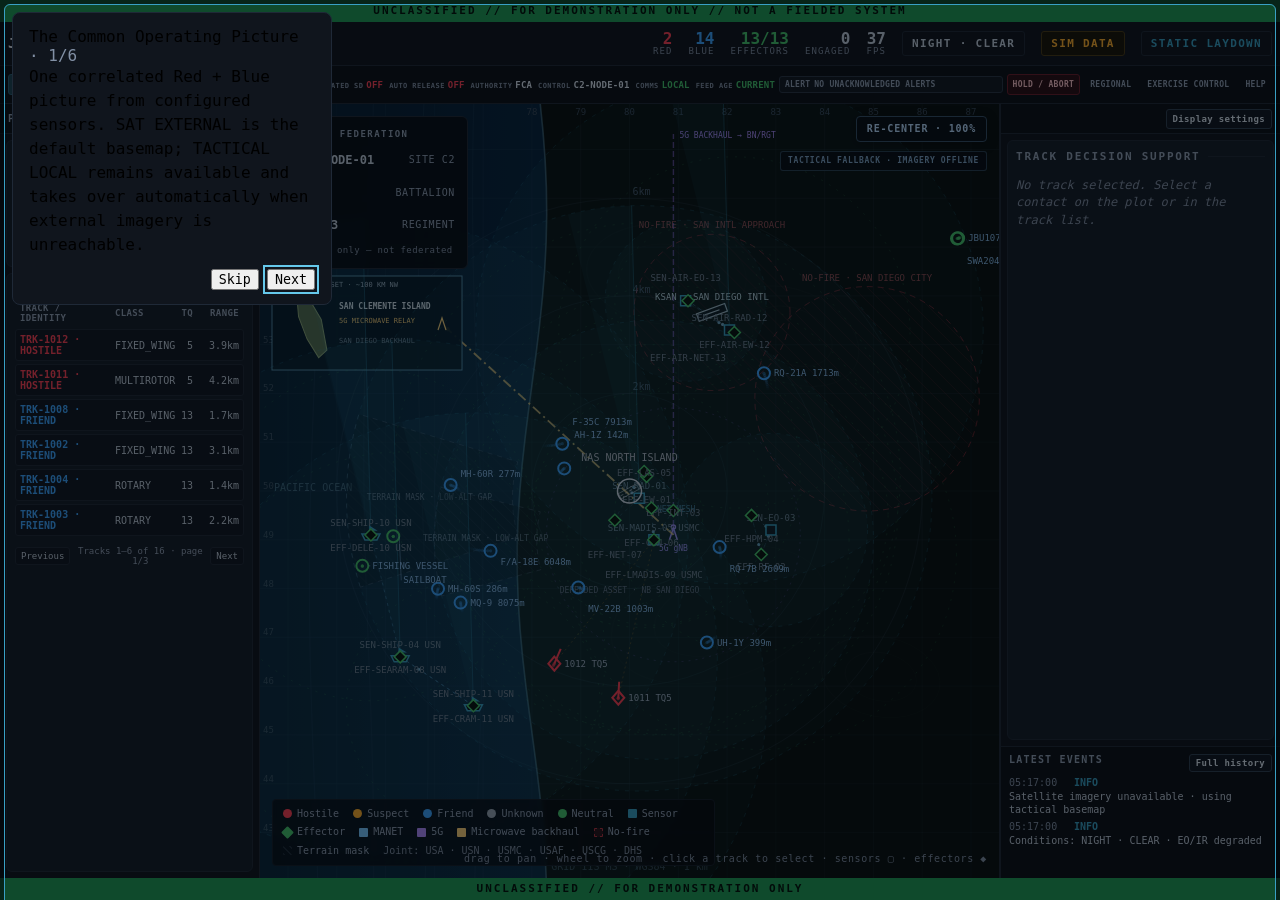
==== site/index.html @ 9d9111bf "Add NCR defense scenario and expand Guam airport" ====
<!doctype html>
<html lang="en"><head><meta charset="utf-8"><meta name="viewport" content="width=device-width,initial-scale=1"><title>JIATF C-UAS C2 &mdash; Common Operating Picture</title>
<meta name="description" content="Counter-UAS command and control common operating picture &mdash; a leadership demo of any-sensor / any-shooter engagement under positive control."><link rel="icon" href="data:,"></head><body>
<style>
  :root {
    --ground: #0a0d12;
    --panel: #10151d;
    --raised: #161d28;
    --hair: #1f2937;
    --hair-soft: #161e29;
    --text: #c2cedd;
    --muted: #93a2b7;
    --faint: #8290a5;
    --accent: #39a0c4;
    --accent-dim: #1d4554;
    /* doctrinal identity (data only) */
    --hostile: #ff4256;
    --friend: #3da5ff;
    --suspect: #ffb02e;
    --unknown: #9aa7b5;
    --neutral: #46c66e;
    --classif: #1f9d57;
    --mono: ui-monospace, "SF Mono", "Cascadia Mono", "Roboto Mono", Menlo, Consolas, monospace;
    /* One command-screen face throughout the workstation. Weight, size, and
       color provide hierarchy without mixing terminal and document type. */
    --sans: var(--mono);
  }

  * { box-sizing: border-box; }
  /* A single command-screen typeface is mandatory across every workspace,
     modal, control, status line, and dynamically inserted label. */
  html, body, body *, button, input, select, textarea, option {
    font-family: var(--mono) !important;
  }
  html, body { width: 100%; height: 100%; margin: 0; padding: 0; overflow: hidden; }
  :where(button, select, input, [tabindex]):focus-visible {
    outline: 2px solid #65c8eb;
    outline-offset: 2px;
  }
  .sr-only {
    position: absolute !important; width: 1px; height: 1px; padding: 0; margin: -1px;
    overflow: hidden; clip: rect(0, 0, 0, 0); white-space: nowrap; border: 0;
  }

  #cuas {
    --pad: 14px;
    --workstation-scale: 1;
    position: fixed;
    top: 0;
    left: 0;
    width: 100vw;
    height: 100vh;
    transform: scale(var(--workstation-scale));
    transform-origin: top left;
    display: grid;
    /* minmax(0,1fr) lets the plot row SHRINK to fit so the fixed header/tray rows
       always keep their height -- otherwise the canvas can force the plot row tall
       and push the bottom tray past the clip (seen inside the artifact iframe). */
    grid-template-rows: 22px 44px 38px minmax(0, 1fr) auto 22px;
    grid-template-columns: 1fr;
    background: var(--ground);
    color: var(--text);
    font-family: var(--mono);
    font-size: 14px;
    line-height: 1.45;
    overflow: hidden;
    min-width: 1280px;
    min-height: 720px;
    -webkit-font-smoothing: antialiased;
  }
  #cuas > .tray { grid-row: 5; }
  #cuas > .classbar:last-child { grid-row: 6; }

  /* classification banners */
  .classbar {
    display: flex;
    align-items: center;
    justify-content: center;
    background: var(--classif);
    color: #03130a;
    font-family: var(--mono);
    font-size: 11px;
    font-weight: 700;
    letter-spacing: 0.18em;
    text-transform: uppercase;
  }

  /* status bar */
  .statusbar {
    display: flex;
    align-items: center;
    gap: 18px;
    padding: 0 var(--pad);
    background: var(--panel);
    border-bottom: 1px solid var(--hair);
  }
  .brand { display: flex; align-items: baseline; gap: 9px; }
  .brand b {
    font-family: var(--mono);
    font-size: 14px;
    font-weight: 700;
    letter-spacing: 0.04em;
    color: #e7eef7;
  }
  .brand span {
    font-size: 11px;
    color: var(--muted);
    letter-spacing: 0.1em;
    text-transform: uppercase;
  }
  .stat-group { display: flex; gap: 16px; margin-left: auto; align-items: center; }
  .stat {
    display: flex;
    flex-direction: column;
    align-items: flex-end;
    line-height: 1.1;
  }
  .stat .v {
    font-family: var(--mono);
    font-size: 16px;
    font-weight: 600;
    font-variant-numeric: tabular-nums;
  }
  .stat .k {
    font-size: 9px;
    text-transform: uppercase;
    letter-spacing: 0.12em;
    color: var(--faint);
  }
  .stat.hostile .v { color: var(--hostile); }
  .stat.blue .v { color: var(--friend); }
  .stat.ready .v { color: var(--neutral); }

  .modechip {
    font-family: var(--mono);
    font-size: 11px;
    font-weight: 700;
    letter-spacing: 0.12em;
    padding: 4px 9px;
    border-radius: 3px;
    border: 1px solid var(--hair);
  }
  .modechip[data-mode="SIM"] { color: var(--suspect); border-color: #4a3a16; background: #1a1408; }
  .modechip[data-mode="LIVE"] { color: var(--neutral); border-color: #14401f; background: #08160d; }

  /* fixed-site command-center navigation and persistent command state */
  .commandbar {
    display: flex; align-items: center; gap: 10px; padding: 4px var(--pad);
    background: #0c1118; border-bottom: 1px solid var(--hair); min-width: 0;
  }
  .workspace-nav { display: flex; align-items: stretch; gap: 2px; flex: 0 0 auto; }
  .workspace-nav button, .cmd-action {
    border: 1px solid transparent; border-radius: 3px; background: transparent;
    color: var(--muted); font: 700 9px var(--mono); letter-spacing: .08em;
    text-transform: uppercase; padding: 6px 8px; cursor: pointer;
  }
  .workspace-nav button:hover, .cmd-action:hover { color: #e7eef7; background: var(--raised); }
  .workspace-nav button[aria-selected="true"] {
    color: #dcf2fb; background: var(--accent-dim); border-color: #2c6075;
  }
  .cmd-divider { width: 1px; align-self: stretch; background: var(--hair); }
  .cmd-action.danger { color: #ffc6cd; border-color: #6b1e2a; background: #2a0f15; }
  .cmd-action.danger:hover { background: #451620; }
  .cmd-states { display: flex; align-items: center; gap: 13px; flex: 0 0 auto; }
  .cmd-item { display: flex; align-items: baseline; gap: 5px; white-space: nowrap; }
  .cmd-item .k { color: var(--faint); font: 700 8px var(--mono); letter-spacing: .1em; text-transform: uppercase; }
  .cmd-item .v { color: #dbe6f2; font: 700 10px var(--mono); letter-spacing: .02em; }
  .cmd-item .v.good { color: var(--neutral); }
  .cmd-item .v.warn { color: var(--suspect); }
  .cmd-item .v.bad { color: var(--hostile); }
  .alert-latch {
    min-width: 0; flex: 1 1 auto; display: flex; align-items: center; gap: 7px;
    border: 1px solid #2a3645; border-radius: 3px; background: #121923;
    color: var(--muted); padding: 4px 8px; font: 700 9px var(--mono);
    letter-spacing: .03em; text-align: left; overflow: hidden;
  }
  .alert-latch.active { color: #ffd5a0; border-color: #6b4a18; background: #201608; }
  .alert-latch.critical { color: #ffc6cd; border-color: #6b1e2a; background: #240d12; }
  .alert-latch .msg { min-width: 0; overflow: hidden; white-space: nowrap; text-overflow: ellipsis; }
  .alert-count { margin-left: auto; color: inherit; white-space: nowrap; }
  .ack-alert { flex: 0 0 auto; border-color: #6b4a18; color: #f3d59a; }
  .sourcechip { color: var(--accent); }

  /* Minimum supported fixed-site workstation. Compress command chrome enough
     that keyboard focus on the far-right controls cannot scroll the root grid. */
  @media (max-width: 1399px) {
    #cuas { --pad: 8px; }
    .commandbar { gap: 4px; }
    .workspace-nav { gap: 0; }
    .workspace-nav button, .cmd-action {
      padding: 5px 5px; font-size: 8px; letter-spacing: .04em;
    }
    .cmd-states { gap: 6px; }
    .cmd-item { gap: 3px; }
    .cmd-item .k { font-size: 7px; letter-spacing: .06em; }
    .cmd-item .v { font-size: 9px; }
    .alert-latch { gap: 4px; padding: 3px 5px; font-size: 8px; }
  }

  /* main grid: plot + rail */
  .main {
    display: grid;
    grid-template-columns: clamp(260px, 18vw, 320px) minmax(0, 1fr) clamp(280px, 19vw, 350px);
    min-height: 0;
  }

  .plotwrap {
    position: relative;
    min-width: 0;
    min-height: 0;
    overflow: hidden;
    border-right: 1px solid var(--hair);
    background:
      radial-gradient(120% 120% at 50% 45%, #0c1119 0%, #080a0f 70%, #06080c 100%);
  }
  /* canvas is taken out of flow so its pixel size can never feed back into the
     grid layout and push the bottom control tray off-screen (the iframe case). */
  #plot { position: absolute; inset: 0; display: block; width: 100%; height: 100%; cursor: grab; touch-action: none; }
  #plot.is-panning { cursor: grabbing; }
  .map-recenter {
    position: absolute; top: 12px; right: 12px; z-index: 7;
    border: 1px solid #355069; border-radius: 4px;
    padding: 7px 10px; background: rgba(8,14,22,.9); color: #b9dcff;
    font: 700 10px/1 var(--mono); letter-spacing: .08em; text-transform: uppercase;
    box-shadow: 0 2px 12px rgba(0,0,0,.32); cursor: pointer;
  }
  .map-recenter:hover, .map-recenter:focus-visible { border-color: var(--accent); color: #e8f5ff; }
  .map-recenter.active { border-color: #d39a32; color: #ffd17a; }
  .map-mode-badge {
    position: absolute; top: 47px; right: 12px; z-index: 6; pointer-events: none;
    padding: 4px 7px; border: 1px solid rgba(53,80,105,.75); border-radius: 3px;
    background: rgba(8,14,22,.78); color: #7fa4c7;
    font: 700 8px/1.2 var(--mono); letter-spacing: .08em; text-transform: uppercase;
  }

  /* top-center stack: node-loss banner above the auto-play caption, never overlapping */
  .topstack {
    position: absolute;
    top: 12px; left: 50%;
    transform: translateX(-50%);
    display: flex;
    flex-direction: column;
    align-items: center;
    gap: 8px;
    max-width: 70%;
    z-index: 6;
    pointer-events: none;
  }
  .nodelost {
    font-family: var(--mono);
    font-size: 11px;
    letter-spacing: 0.1em;
    color: #ffd9a0;
    background: rgba(60, 30, 0, 0.9);
    border: 1px solid #6b4310;
    padding: 5px 12px;
    border-radius: 3px;
    text-align: center;
    display: none;
  }
  .nodelost.on { display: block; }

  .legend {
    position: absolute;
    left: 12px; bottom: 12px;
    display: flex;
    flex-wrap: wrap;
    gap: 4px 14px;
    max-width: 60%;
    font-family: var(--mono);
    font-size: 10px;
    color: var(--muted);
    background: rgba(8, 11, 16, 0.7);
    border: 1px solid var(--hair-soft);
    padding: 7px 10px;
    border-radius: 4px;
    backdrop-filter: blur(2px);
  }
  .legend i {
    display: inline-block;
    width: 9px; height: 9px;
    border-radius: 50%;
    margin-right: 5px;
    vertical-align: middle;
  }

  .hint {
    position: absolute;
    right: 12px; bottom: 12px;
    font-family: var(--mono);
    font-size: 10px;
    color: var(--faint);
    letter-spacing: 0.06em;
  }

  /* outcomes scoreboard: a wing card (never over the
     map) with a scannable KPI tile grid instead of a wall of stacked rows. */
  .sb-grid { display: grid; grid-template-columns: repeat(4, 1fr); gap: 10px 4px; margin-bottom: 12px; }
  .sb-tile { text-align: center; }
  .sb-tile .n {
    font-family: var(--mono);
    font-size: 15px;
    font-weight: 700;
    font-variant-numeric: tabular-nums;
    line-height: 1.15;
  }
  .sb-tile .l { margin-top: 3px; font-size: 9px; color: var(--muted); text-transform: uppercase; letter-spacing: 0.06em; }
  .sb-tile.good .n { color: var(--neutral); }
  .sb-tile.bad .n { color: var(--hostile); }
  .sb-row { display: flex; justify-content: space-between; align-items: baseline; margin: 5px 0; }
  .sb-row .l { font-size: 11px; color: var(--muted); }
  .sb-row .n {
    font-family: var(--mono);
    font-size: 13px;
    font-weight: 600;
    font-variant-numeric: tabular-nums;
  }
  .sb-xv {
    margin-top: 9px;
    padding-top: 9px;
    border-top: 1px solid var(--hair);
  }
  .sb-xv .l { font-size: 10px; text-transform: uppercase; letter-spacing: 0.08em; color: var(--accent); }
  .sb-xv .big {
    font-family: var(--mono);
    font-size: 22px;
    font-weight: 700;
    font-variant-numeric: tabular-nums;
    color: #d7f0fb;
    line-height: 1.1;
  }
  .sb-xv .sub { font-family: var(--mono); font-size: 10px; color: var(--muted); }

  /* echelon federation HUD (top-left) */
  .fedhud {
    position: absolute;
    top: 12px; left: 12px;
    width: 196px;
    background: rgba(8, 11, 16, 0.82);
    border: 1px solid var(--hair);
    border-radius: 6px;
    padding: 11px 12px;
    backdrop-filter: blur(3px);
    z-index: 4;
  }
  .fedhud h4 {
    margin: 0 0 8px;
    font-family: var(--mono);
    font-size: 9px; font-weight: 700;
    letter-spacing: 0.16em; text-transform: uppercase;
    color: var(--muted);
  }
  .fed-node { display: flex; align-items: center; gap: 8px; padding: 3px 0; }
  .fed-node .fd-dot { width: 9px; height: 9px; border-radius: 50%; background: #2b3744; flex: none; box-shadow: 0 0 0 1px #1f2937; }
  .fed-node.on .fd-dot { background: var(--neutral); box-shadow: 0 0 6px rgba(70,198,110,0.6); }
  .fed-node .fd-id { font-family: var(--mono); font-size: 12px; font-weight: 600; }
  .fed-node .fd-role { font-size: 10px; color: var(--muted); margin-left: auto; text-transform: uppercase; letter-spacing: 0.06em; }
  .fed-link { width: 2px; height: 9px; margin-left: 3px; background: #2b3744; }
  .fed-link.on { background: var(--neutral); }
  .fed-note { margin-top: 7px; font-family: var(--mono); font-size: 9px; letter-spacing: 0.04em; color: var(--neutral); }
  .fed-note.dim { color: var(--faint); }

  /* auto-play narrator caption (stacked under any node-loss banner) */
  .narrator {
    max-width: 100%;
    text-align: center;
    font-family: var(--sans);
    font-size: 15px;
    font-weight: 600;
    letter-spacing: 0.01em;
    color: #eaf2fb;
    background: rgba(8, 11, 16, 0.85);
    border: 1px solid var(--accent-dim);
    border-radius: 5px;
    padding: 8px 16px;
    pointer-events: none;
    display: none;
  }
  .narrator.on { display: block; animation: fadein 0.3s ease-out; }
  .narrator .step { display: block; font-family: var(--mono); font-size: 9px; letter-spacing: 0.16em; text-transform: uppercase; color: var(--accent); margin-bottom: 2px; }
  @keyframes fadein { from { opacity: 0; } to { opacity: 1; } }
  @media (prefers-reduced-motion: reduce) { .narrator.on { animation: none; } }

  /* Split operator wings: tracks and posture on the left, decision support on
     the right, and the complete AO scaled into the unobstructed center map. */
  .rail {
    position: relative;
    display: grid;
    min-height: 0;
    background: var(--panel);
    font-size: 13px;
  }
  .rail-left { grid-template-rows: 32px minmax(0, 1fr); border-right: 1px solid var(--hair); }
  .rail-right { grid-template-rows: 32px minmax(0, 1fr) 144px; border-left: 1px solid var(--hair); }
  .rail-toolbar {
    display: grid; grid-template-columns: auto minmax(0, 1fr) auto;
    align-items: center; gap: 8px;
    padding: 4px 8px; border-bottom: 1px solid var(--hair); background: #0c1118;
  }
  .rail-toolbar .context { color: var(--muted); font: 700 10px var(--mono); letter-spacing: .1em; text-transform: uppercase; }
  .rail-tool {
    border: 1px solid #304052; border-radius: 3px; background: #111822; color: #dbe6f2;
    padding: 4px 8px; font: 700 10px var(--mono); letter-spacing: .04em; cursor: pointer;
  }
  .rail-tool:hover { background: #1a2633; border-color: #35667a; }
  .rail-scroll {
    min-height: 0; overflow: hidden; padding: 8px; display: grid;
    grid-template-columns: minmax(0, 1fr);
    grid-template-rows: minmax(0, 1fr);
    gap: 8px;
  }
  .rail-scroll > .card { min-width: 0; min-height: 0; overflow: hidden; }
  #cuas[data-workspace="COP"] .rail-left-scroll { grid-template-rows: auto minmax(0, 1fr); }
  #cuas[data-workspace="COP"] .rail-right-scroll { grid-template-rows: minmax(0, 1fr); }
  #cuas[data-workspace="FIRES"] .rail-left-scroll { grid-template-rows: minmax(0, 1fr); }
  #cuas[data-workspace="FIRES"] .rail-right-scroll { grid-template-rows: minmax(0, 1fr) auto; }
  #cuas[data-workspace="SENSORS"] .rail-left-scroll { grid-template-rows: auto minmax(0, 1fr); }
  #cuas[data-workspace="SENSORS"] .rail-right-scroll { grid-template-rows: minmax(0, 1fr); }
  #cuas[data-workspace="SUPERVISOR"] .rail-left-scroll,
  #cuas[data-workspace="SUPERVISOR"] .rail-right-scroll { grid-template-rows: repeat(2, minmax(0, 1fr)); }
  .display-popover {
    position: absolute; z-index: 30; top: 38px; right: 8px;
    width: min(430px, calc(100% - 16px)); max-height: calc(100% - 150px); overflow-y: auto;
    box-shadow: 0 18px 48px rgba(0,0,0,.65); border-color: #35667a;
  }
  .display-popover[hidden] { display: none; }
  .event-strip {
    min-height: 0; padding: 7px 8px; border-top: 1px solid var(--hair); background: #0c1118;
    display: grid; grid-template-columns: 1fr auto; grid-template-rows: auto minmax(0,1fr); gap: 4px 8px;
  }
  .event-strip h3 { margin: 0; color: var(--muted); font: 700 10px var(--mono); letter-spacing: .12em; text-transform: uppercase; }
  .event-ticker { grid-column: 1 / -1; min-height: 0; overflow: hidden; display: grid; gap: 4px; align-content: start; }
  .event-ticker .event-line { display: grid; grid-template-columns: 58px minmax(0, 1fr); gap: 1px 7px; font: 11px/1.3 var(--mono); }
  .event-line .t { color: var(--faint); }
  .event-line .d { color: var(--accent); font-weight: 700; }
  .event-line .m { grid-column: 1 / -1; color: var(--text); }
  .event-line.critical .d, .event-line.critical .m { color: var(--hostile); }
  .event-line.warning .d { color: var(--suspect); }
  .event-strip .rail-tool { grid-column: 2; grid-row: 1; align-self: center; padding: 3px 6px; font-size: 9px; }

  .card {
    background: var(--raised);
    border: 1px solid var(--hair);
    border-radius: 6px;
    padding: 10px;
  }
  .card h3 {
    margin: 0 0 10px;
    font-family: var(--mono);
    font-size: 11px;
    font-weight: 700;
    letter-spacing: 0.16em;
    text-transform: uppercase;
    color: var(--muted);
    display: flex;
    align-items: center;
    gap: 8px;
  }
  .card h3::after { content: ""; flex: 1; height: 1px; background: var(--hair); }

  .empty { color: var(--faint); font-size: 12px; font-style: italic; }

  /* accessible, keyboard-operable companion to the canvas COP */
  .track-list { display: grid; gap: 4px; }
  .track-list-head, .track-list-row {
    display: grid; grid-template-columns: minmax(68px, 1fr) 50px 24px 42px;
    align-items: center; gap: 4px;
  }
  .track-list-head { color: var(--muted); font: 700 9px var(--mono); letter-spacing: .04em; text-transform: uppercase; padding: 0 5px 3px; }
  .track-list-row {
    width: 100%; border: 1px solid var(--hair); border-radius: 3px;
    background: #111822; color: var(--text); padding: 5px 6px; cursor: pointer;
    font: 11px var(--mono); text-align: left;
  }
  .track-list-row:hover, .track-list-row[aria-current="true"] { background: #1a2633; border-color: #35667a; }
  .track-list-row .ident { font-weight: 700; }
  .track-list-row .num { text-align: right; font-variant-numeric: tabular-nums; }
  .track-list-note { margin-top: 7px; color: var(--faint); font-size: 10px; }
  .track-pager { display: grid; grid-template-columns: auto 1fr auto; gap: 6px; align-items: center; margin-top: 7px; }
  .track-pager span { text-align: center; color: var(--muted); font: 10px var(--mono); }
  .track-pager button { border: 1px solid var(--hair); border-radius: 3px; background: #111822; color: var(--text); padding: 4px 8px; font: 10px var(--mono); cursor: pointer; }
  .queue-select { min-width: 0; border: 0; background: transparent; color: inherit; padding: 0; text-align: left; cursor: pointer; }
  .queue-select:hover .nm, .queue-select:focus-visible .nm { color: #e7eef7; }

  .decision-section { border-top: 1px solid var(--hair); margin-top: 10px; padding-top: 9px; }
  .decision-h { color: var(--accent); font: 700 9px var(--mono); letter-spacing: .1em; text-transform: uppercase; margin-bottom: 6px; }
  .evidence { display: flex; flex-wrap: wrap; gap: 4px; }
  .evidence span { border: 1px solid #304052; border-radius: 3px; padding: 2px 5px; color: #c9d6e5; font: 9px var(--mono); }
  .auth-checks { display: grid; gap: 4px; }
  .auth-check { display: grid; grid-template-columns: 15px 1fr; gap: 5px; align-items: start; font-size: 10.5px; color: var(--muted); }
  .auth-check b { color: var(--neutral); font-family: var(--mono); }
  .auth-check.fail b { color: var(--hostile); }
  .candidate-list { display: grid; gap: 4px; }
  .candidate { display: grid; grid-template-columns: 1fr auto; gap: 8px; font: 10px var(--mono); color: var(--muted); }
  .candidate strong { color: #dbe6f2; font-weight: 600; }
  .sensor-posture { display: grid; gap: 7px; }
  .sensor-row { display: grid; grid-template-columns: 9px 1fr auto; gap: 7px; align-items: center; font: 10px var(--mono); }
  .sensor-row .dot { width: 7px; height: 7px; border-radius: 50%; background: var(--neutral); }
  .sensor-row .meta { color: var(--faint); display: block; font-size: 9px; }
  .decision-glance { display: grid; grid-template-columns: repeat(3, minmax(0, 1fr)); gap: 5px; margin-top: 7px; }
  .decision-glance .g { border: 1px solid var(--hair); border-radius: 3px; background: #111822; padding: 5px 6px; }
  .decision-glance .k { color: var(--muted); font: 700 9px var(--mono); letter-spacing: .06em; text-transform: uppercase; }
  .decision-glance .v { color: #e7eef7; font: 700 13px var(--mono); margin-top: 2px; }
  .decision-status { margin-top: 8px; padding: 7px; border: 1px solid #304052; border-radius: 4px; background: #111822; font-size: 12px; }
  .decision-status.go { border-color: #1d5036; background: #0d1a12; color: #b6f0c8; }
  .decision-status.hold { border-color: #6b4a18; background: #1a140a; color: #f3d59a; }
  .decision-actions { display: grid; grid-template-columns: repeat(3, minmax(0, 1fr)); gap: 5px; margin-top: 7px; }
  .decision-actions .btn { padding: 6px 4px; font-size: 10px; margin: 0; }
  .decision-actions .full { background: #111822; }
  .decision-actions .wide { grid-column: 1 / -1; }
  #scoreboard .sb-detail { display: grid; grid-template-columns: repeat(3,minmax(0,1fr)); gap: 6px; }
  #scoreboard .sb-detail .sb-row { display: block; margin: 0; padding: 5px 6px; border: 1px solid var(--hair); border-radius: 3px; }
  #scoreboard .sb-detail .l, #scoreboard .sb-detail .n { display: block; }
  #cuas[data-workspace="COP"] #scoreboard .sb-detail,
  #cuas[data-workspace="COP"] #scoreboard .sb-xv { display: none; }
  #cuas[data-workspace="COP"] #scoreboard .sb-grid { margin-bottom: 0; }

  @media (max-width: 1399px) {
    .main { grid-template-columns: 260px minmax(0, 1fr) 280px; }
    .rail-left { grid-template-rows: 30px minmax(0, 1fr); }
    .rail-right { grid-template-rows: 30px minmax(0, 1fr) 132px; }
    .rail-right .rail-toolbar { grid-template-columns: minmax(0, 1fr) auto; }
    .rail-right .rail-toolbar > .context { display: none; }
    .rail-scroll { padding: 6px; gap: 6px; }
    .card { padding: 8px; }
    .card h3 { margin-bottom: 5px; }
    .sb-grid { gap: 6px 3px; margin-bottom: 6px; }
    .sb-tile .n { font-size: 13px; }
    .sb-tile .l { font-size: 8px; }
    .track-list { gap: 3px; }
    .track-list-row { padding: 4px 4px; font-size: 10px; }
    .track-pager { gap: 3px; }
    .track-pager span, .track-pager button { font-size: 9px; }
    .track-pager button { padding: 3px 5px; }
    .rail-tool { font-size: 9px; padding: 4px 6px; }
    .event-ticker .event-line { font-size: 10px; }
    .decision-glance { margin-top: 5px; }
  }

  /* selected track detail */
  .trk-id {
    font-family: var(--mono);
    font-size: 17px;
    font-weight: 700;
    letter-spacing: 0.03em;
  }
  .idpill {
    display: inline-block;
    font-family: var(--mono);
    font-size: 10px;
    font-weight: 700;
    letter-spacing: 0.1em;
    padding: 3px 8px;
    border-radius: 3px;
    text-transform: uppercase;
  }
  .kv { display: grid; grid-template-columns: 1fr auto; gap: 4px 10px; margin-top: 10px; }
  .kv dt { font-size: 11px; color: var(--muted); text-transform: uppercase; letter-spacing: 0.06em; }
  .kv dd {
    margin: 0;
    font-family: var(--mono);
    font-size: 12px;
    font-variant-numeric: tabular-nums;
    text-align: right;
  }

  /* track-quality meter (0..15) */
  .tq { margin-top: 11px; }
  .tq-top { display: flex; justify-content: space-between; align-items: baseline; margin-bottom: 5px; }
  .tq-top span { font-size: 11px; color: var(--muted); text-transform: uppercase; letter-spacing: 0.06em; }
  .tq-top b { font-family: var(--mono); font-size: 13px; font-variant-numeric: tabular-nums; }
  .tq-bar { display: flex; gap: 2px; }
  .tq-seg { flex: 1; height: 8px; border-radius: 1px; background: #1c2530; }
  .tq-seg.on { background: var(--accent); }
  .tq-seg.thr { box-shadow: inset 0 0 0 1px #2b3340; }
  .tq-note { margin-top: 6px; font-size: 11px; color: var(--faint); }

  /* controls */
  .field { display: flex; flex-direction: column; gap: 5px; margin-bottom: 11px; }
  .field:last-child { margin-bottom: 0; }
  .field > label {
    font-size: 10px;
    text-transform: uppercase;
    letter-spacing: 0.12em;
    color: var(--muted);
  }
  .seg {
    display: flex;
    border: 1px solid var(--hair);
    border-radius: 4px;
    overflow: hidden;
  }
  .seg button {
    flex: 1;
    background: transparent;
    color: var(--muted);
    border: 0;
    border-right: 1px solid var(--hair);
    padding: 7px 4px;
    font-family: var(--mono);
    font-size: 11px;
    letter-spacing: 0.04em;
    cursor: pointer;
    transition: background 0.12s, color 0.12s;
  }
  .seg button:last-child { border-right: 0; }
  .seg button:hover { background: #1a222e; color: var(--text); }
  .seg button[aria-pressed="true"] { background: var(--accent-dim); color: #d7f0fb; }
  .seg.wcs button[aria-pressed="true"][data-v="WEAPONS_HOLD"] { background: #3a1116; color: #ffb9c1; }
  .seg.wcs button[aria-pressed="true"][data-v="WEAPONS_FREE"] { background: #123a1d; color: #b6f0c8; }
  @keyframes free-confirm-pulse { from { color: #ff4256; } to { color: #ff9baa; } }
  .seg.wcs button[data-v="WEAPONS_FREE"][data-confirm-free="1"] {
    background: #3a1116; color: #ff4256; border-color: #a52e3e;
    animation: free-confirm-pulse .55s steps(2, end) infinite; transition: none;
  }

  .btn {
    display: flex;
    align-items: center;
    justify-content: center;
    gap: 8px;
    width: 100%;
    padding: 10px;
    border-radius: 5px;
    border: 1px solid var(--hair);
    background: var(--raised);
    color: var(--text);
    font-family: var(--sans);
    font-size: 13px;
    font-weight: 600;
    letter-spacing: 0.02em;
    cursor: pointer;
    transition: background 0.12s, border-color 0.12s, transform 0.05s;
  }
  .btn:hover { background: #1c2531; border-color: #2a3645; }
  .btn:active { transform: translateY(1px); }
  .btn:disabled { opacity: 0.4; cursor: not-allowed; }
  .btn:focus-visible { outline: 2px solid var(--accent); outline-offset: 2px; }
  .btn.task { margin-bottom: 8px; }
  .btn.engage { background: #8f1d2c; border-color: #d1485d; color: #fff; font-family: var(--mono); }
  .btn.engage:hover:not(:disabled) { background: #aa2639; border-color: #ec6074; }
  .btn.abort { margin-top: 8px; background: #2a0f15; border-color: #6b1e2a; color: #ffc6cd; }

  /* effector list */
  .efflist { display: flex; flex-direction: column; gap: 7px; }
  .eff {
    display: grid;
    grid-template-columns: auto 1fr auto;
    align-items: center;
    gap: 9px;
    font-size: 12px;
  }
  .fire-release {
    padding: 3px 8px; flex: 0 0 auto; border: 1px solid #d1485d; border-radius: 4px;
    background: #8f1d2c; color: #fff; font: 700 9px var(--mono); letter-spacing: .06em;
    cursor: pointer;
  }
  .fire-release:hover:not(:disabled) { background: #aa2639; border-color: #ec6074; }
  .fire-release:disabled { background: #41141c; border-color: #6b2832; color: #fff; opacity: .45; cursor: not-allowed; }
  .eff .dot { width: 8px; height: 8px; border-radius: 50%; }
  .eff .nm { font-family: var(--mono); font-size: 11px; }
  .eff .nm small { color: var(--faint); display: block; font-size: 9px; letter-spacing: 0.05em; }
  .eff .mag { font-family: var(--mono); font-size: 11px; color: var(--muted); font-variant-numeric: tabular-nums; text-align: right; }

  /* scenario + log strip */
  .tray {
    display: flex;
    flex-direction: column;
    border-top: 1px solid var(--hair);
    background: var(--panel);
    min-height: 0;
  }
  .tray[hidden] { display: none; }
  .scenario {
    display: flex;
    gap: 8px 6px;
    padding: 9px var(--pad);
    align-items: center;
    flex-wrap: wrap;
  }
  .ctl-grp { display: flex; align-items: center; gap: 6px; }
  .ctl-grp .glabel {
    font-family: var(--mono); font-size: 9px; letter-spacing: 0.12em;
    text-transform: uppercase; color: var(--faint); margin-right: 1px;
  }
  .ctl-div { width: 1px; align-self: stretch; background: var(--hair); margin: 1px 2px; }
  .scenario .sbtn {
    background: var(--raised);
    border: 1px solid var(--hair);
    color: var(--text);
    border-radius: 4px;
    padding: 6px 12px;
    font-size: 12px;
    font-weight: 600;
    cursor: pointer;
    transition: background 0.12s, border-color 0.12s;
  }
  .scenario .sbtn:hover { background: #1c2531; border-color: #2a3645; }
  .scenario .sbtn.danger:hover { border-color: #6b1e2a; }
  .scenario .sbtn.primary { background: var(--accent-dim); border-color: #2c6075; color: #dcf2fb; }
  .scenario .sbtn.primary:hover { background: #235264; }
  .scenario .sbtn.primary[data-on="1"] { background: #5a1620; border-color: #6b1e2a; color: #ffc6cd; }
  .scenario .sbsel {
    background: var(--raised);
    border: 1px solid var(--hair);
    color: var(--text);
    border-radius: 4px;
    padding: 6px 10px;
    font-size: 12px;
    font-weight: 600;
    font-family: var(--sans);
    cursor: pointer;
  }
  .scenario .sbsel:hover { background: #1c2531; border-color: #2a3645; }
  .scenario .auto-choice { max-width: 158px; }
  .scenario .auto-time { width: 84px; }
  .scenario .grow { flex: 1; }
  .scenario .lbl { font-size: 11px; color: var(--faint); text-transform: uppercase; letter-spacing: 0.1em; }

  /* audit log opens from the right wing: a bounded, scrollable
     panel rather than a full-width tray row. */
  .log {
    max-height: 168px;
    overflow-y: auto;
    font-family: var(--mono);
    font-size: 11px;
    line-height: 1.65;
  }
  .log-row { display: grid; grid-template-columns: 46px 60px 1fr; gap: 7px; align-items: baseline; margin-bottom: 1px; }
  .log-row .t { color: var(--faint); font-variant-numeric: tabular-nums; font-size: 10px; }
  .log-row .m { overflow-wrap: anywhere; }
  .log-row .d {
    font-weight: 700;
    letter-spacing: 0.04em;
    text-transform: uppercase;
    font-size: 10px;
  }
  .log-row .d.PERMIT, .log-row .d.GRANTED, .log-row .d.COMPLETE { color: var(--neutral); }
  .log-row .d.DENY { color: var(--hostile); }
  .log-row .d.MISS { color: var(--suspect); }
  .log-row .d.INFO { color: var(--accent); }
  .log-row .d.LEAKER { color: var(--suspect); }
  .log-row .m { color: var(--muted); }

  /* Operator notice: one bounded line in workstation chrome, never an overlay.
     Bursts replace this line in place instead of stacking over the tactical map. */
  .toast-wrap {
    min-width: 0;
    height: 22px;
    display: flex;
    align-items: center;
    overflow: hidden;
  }
  .toast {
    min-width: 0;
    width: 100%;
    display: flex;
    align-items: center;
    gap: 7px;
    font-family: var(--mono);
    font-size: 9px;
    line-height: 1.2;
    padding: 3px 7px;
    border-radius: 3px;
    border: 1px solid var(--hair);
    background: #11161f;
    overflow: hidden;
  }
  .toast.refresh { animation: toastin 0.18s ease-out; }
  .toast-label {
    flex: none;
    color: var(--faint);
    font-weight: 700;
    letter-spacing: .1em;
  }
  .toast-message {
    min-width: 0;
    overflow: hidden;
    white-space: nowrap;
    text-overflow: ellipsis;
  }
  .toast.deny { border-color: #6b1e2a; color: #ffc6cd; background: #1c0f12; }
  .toast.ok { border-color: #14401f; color: #b6f0c8; background: #0c160f; }
  @keyframes toastin { from { opacity: 0.35; } to { opacity: 1; } }

  /* After Action Review (AAR) overlay */
  .aar-back {
    position: fixed; inset: 0; z-index: 80;
    background: rgba(4,7,11,0.72);
    display: flex; align-items: center; justify-content: center;
    padding: 24px;
    animation: fadein 0.2s ease-out;
  }
  .aar-back[hidden] { display: none; }
  .aar {
    width: min(880px, 96vw); max-height: 92vh; overflow-y: auto;
    background: linear-gradient(180deg, #121925, var(--panel));
    border: 1px solid #2a3645; border-radius: 8px;
    box-shadow: 0 24px 70px rgba(0,0,0,0.65);
    padding: 20px 22px 16px;
    font-family: var(--mono);
  }
  .aar button { font-family: var(--mono); }
  .aar-head { display: flex; align-items: flex-start; gap: 16px; border-bottom: 1px solid var(--hair); padding-bottom: 12px; }
  .aar-kicker { font-family: var(--mono); font-size: 10px; letter-spacing: 0.18em; color: var(--accent); }
  .aar-title { font-size: 20px; font-weight: 700; color: #e7eef7; margin-top: 3px; text-wrap: balance; }
  .aar-sub { font-family: var(--mono); font-size: 12px; color: var(--muted); margin-top: 4px; }
  .aar-x { margin-left: auto; background: none; border: none; color: var(--muted); font-size: 24px; line-height: 1; cursor: pointer; padding: 0 4px; }
  .aar-x:hover { color: #e7eef7; }
  .aar-verdict {
    margin: 14px 0; padding: 11px 14px; border-radius: 5px;
    font-size: 14px; font-weight: 600; letter-spacing: 0.01em;
    border: 1px solid #1d5036; background: #0d1a12; color: #b6f0c8;
  }
  .aar-verdict.warn { border-color: #6b4a18; background: #1a140a; color: #f3d59a; }
  .aar-grid { display: grid; grid-template-columns: repeat(4, 1fr); gap: 8px; margin-bottom: 16px; }
  .aar-cell { background: var(--raised); border: 1px solid var(--hair); border-radius: 5px; padding: 9px 11px; }
  .aar-cell .k { font-family: var(--mono); font-size: 9.5px; letter-spacing: 0.06em; text-transform: uppercase; color: var(--faint); }
  .aar-cell .v { font-size: 19px; font-weight: 700; color: #dbe6f2; font-variant-numeric: tabular-nums; margin-top: 2px; }
  .aar-cell .v.good { color: var(--neutral); }
  .aar-cell .v.bad { color: var(--hostile); }
  .aar-cell .v small { font-size: 11px; font-weight: 600; color: var(--muted); }
  .aar-cols { display: grid; grid-template-columns: 1fr 1fr; gap: 18px; }
  .aar-h { font-family: var(--mono); font-size: 10px; letter-spacing: 0.14em; text-transform: uppercase; color: var(--accent); margin-bottom: 8px; }
  .aar-timeline { font-family: var(--mono); font-size: 11.5px; line-height: 1.65; max-height: 230px; overflow-y: auto; }
  .aar-tl-row { display: grid; grid-template-columns: 60px 1fr; gap: 8px; }
  .aar-tl-row .tt { color: var(--faint); font-variant-numeric: tabular-nums; }
  .aar-tl-row .mm { color: var(--text); }
  .aar-assess { font-size: 12.5px; line-height: 1.55; color: var(--text); }
  .aar-assess li { margin-bottom: 8px; list-style: none; padding-left: 16px; position: relative; }
  .aar-assess li::before { content: "\25B8"; position: absolute; left: 0; color: var(--accent); }
  .aar-foot { display: flex; align-items: center; gap: 10px; margin-top: 16px; border-top: 1px solid var(--hair); padding-top: 12px; }
  .aar-foot .grow { flex: 1; }
  .aar-note { font-size: 11px; color: var(--faint); }
  .aar-foot .sbtn {
    background: var(--raised); border: 1px solid var(--hair); color: var(--text);
    border-radius: 4px; padding: 6px 14px; font-size: 12px; font-weight: 600; cursor: pointer;
  }
  .aar-foot .sbtn:hover { background: #1c2531; border-color: #2a3645; }
  .aar-foot .sbtn.primary { background: var(--accent-dim); border-color: #2c6075; color: #dcf2fb; }
  @media (max-width: 720px) { .aar-grid { grid-template-columns: repeat(2, 1fr); } .aar-cols { grid-template-columns: 1fr; } }

  /* help panel content */
  .help-list { display: flex; flex-direction: column; gap: 7px; font-size: 12.5px; line-height: 1.45; color: var(--text); }
  .help-list > div { color: var(--muted); }
  .help-list b { color: var(--text); font-weight: 600; }

  /* paused indicator + pressed toggle button */
  .pausebadge {
    align-self: flex-start; font-family: var(--mono); font-size: 12px; font-weight: 700;
    letter-spacing: 0.12em; color: #ffd27a; background: rgba(40,30,8,0.85);
    border: 1px solid #6b4a18; border-radius: 4px; padding: 5px 12px;
  }
  .pausebadge[hidden] { display: none; }
  .scenario .sbtn.on { background: var(--accent-dim); border-color: #2c6075; color: #dcf2fb; }

  /* Regional / operational (theater) view overlay */
  .reg-back {
    position: fixed; inset: 0; z-index: 85;
    background: rgba(4,7,11,0.78);
    display: flex; align-items: center; justify-content: center;
    padding: 24px; animation: fadein 0.2s ease-out;
  }
  .reg-back[hidden] { display: none; }
  .reg {
    width: min(1040px, 97vw); max-height: 94vh; overflow-y: auto;
    background: linear-gradient(180deg, #0f1622, var(--panel));
    border: 1px solid #2a3645; border-radius: 8px;
    box-shadow: 0 24px 70px rgba(0,0,0,0.7); padding: 0 0 14px;
    font-family: var(--mono);
  }
  .reg button { font-family: inherit; }
  .reg-alert {
    background: #4a121b; color: #ffd7dc; border-bottom: 1px solid #6b1e2a;
    font-family: var(--mono); font-size: 13px; font-weight: 700; letter-spacing: 0.04em;
    padding: 10px 20px; text-align: center; animation: regblink 1s steps(1) infinite;
  }
  .reg-alert.clear { background: #0d1a12; color: #b6f0c8; border-color: #1d5036; animation: none; }
  @keyframes regblink { 50% { background: #7a1d2a; color: #fff; } }
  .reg-head { display: flex; align-items: flex-start; gap: 16px; padding: 16px 20px 12px; border-bottom: 1px solid var(--hair); }
  .reg-kicker { font-family: var(--mono); font-size: 10px; letter-spacing: 0.18em; color: var(--accent); }
  .reg-title { font-size: 19px; font-weight: 700; color: #e7eef7; margin-top: 3px; text-wrap: balance; }
  .reg-sub { font-family: var(--mono); font-size: 12px; color: var(--muted); margin-top: 4px; }
  .reg-x { margin-left: auto; background: none; border: none; color: var(--muted); font-size: 24px; line-height: 1; cursor: pointer; padding: 0 4px; }
  .reg-x:hover { color: #e7eef7; }
  .reg-body { display: grid; grid-template-columns: 1.5fr 1fr; gap: 20px; padding: 16px 20px; }
  .reg-h { font-family: var(--mono); font-size: 10px; letter-spacing: 0.14em; text-transform: uppercase; color: var(--accent); margin-bottom: 9px; }
  .reg-hq {
    border: 1px solid #2c6075; background: #0e1c25; border-radius: 6px;
    padding: 10px 13px; margin-bottom: 6px; display: flex; align-items: center; gap: 10px;
  }
  .reg-hq .badge { font-family: var(--mono); font-size: 9px; letter-spacing: 0.1em; color: #0a0d12; background: var(--accent); padding: 2px 6px; border-radius: 3px; font-weight: 700; }
  .reg-hq .name { font-weight: 700; color: #dcf2fb; }
  .reg-hq .roll { margin-left: auto; font-family: var(--mono); font-size: 11px; }
  .reg-stem { height: 12px; border-left: 1px dashed var(--faint); margin-left: 26px; }
  .reg-bases { display: grid; grid-template-columns: repeat(2, 1fr); gap: 8px; }
  .reg-base {
    border: 1px solid var(--hair); background: var(--raised); border-radius: 6px; padding: 10px 12px;
  }
  .reg-base.attack { border-color: #6b1e2a; background: #1a0f12; animation: regblink 1s steps(1) infinite; }
  .reg-base .top { display: flex; align-items: center; gap: 8px; }
  .reg-base .nm { font-weight: 700; color: #dbe6f2; font-size: 13px; }
  .reg-base .svc { font-family: var(--mono); font-size: 9px; color: var(--faint); }
  .reg-pill { font-family: var(--mono); font-size: 9px; font-weight: 700; letter-spacing: 0.05em; padding: 2px 6px; border-radius: 3px; margin-left: auto; }
  .reg-pill.ok { background: #0d1a12; color: #6fe39a; border: 1px solid #1d5036; }
  .reg-pill.atk { background: #2a0f14; color: #ff8a98; border: 1px solid #6b1e2a; }
  .reg-base .metrics { display: grid; grid-template-columns: repeat(3, 1fr); gap: 6px; margin-top: 8px; }
  .reg-base .metrics .m { }
  .reg-base .metrics .mk { font-family: var(--mono); font-size: 8.5px; letter-spacing: 0.04em; text-transform: uppercase; color: var(--faint); }
  .reg-base .metrics .mv { font-size: 14px; font-weight: 700; color: #cdd9e6; font-variant-numeric: tabular-nums; }
  .reg-base .metrics .mv.warn { color: #ffb02e; }
  .reg-base .metrics .mv.bad { color: var(--hostile); }
  .reg-bar { height: 4px; background: #20303f; border-radius: 2px; margin-top: 7px; overflow: hidden; }
  .reg-bar > span { display: block; height: 100%; background: var(--neutral); }
  .reg-bar > span.low { background: var(--hostile); }
  .reg-bar > span.mid { background: var(--suspect); }
  .reg-poo, .reg-launchers { border: 1px solid var(--hair); background: var(--raised); border-radius: 6px; padding: 12px 14px; font-size: 12.5px; color: var(--text); line-height: 1.5; }
  .reg-poo .big { font-size: 22px; font-weight: 700; color: #dbe6f2; font-variant-numeric: tabular-nums; }
  .reg-poo .lab { font-family: var(--mono); font-size: 9.5px; letter-spacing: 0.06em; text-transform: uppercase; color: var(--faint); }
  .reg-launchers .lr { display: grid; grid-template-columns: 1fr auto; gap: 8px; padding: 6px 0; border-bottom: 1px solid var(--hair-soft); font-family: var(--mono); font-size: 11.5px; }
  .reg-launchers .lr:last-child { border-bottom: none; }
  .reg-launchers .st { color: var(--accent); }
  .reg-launchers .st.set { color: var(--neutral); }
  .reg-foot { display: flex; align-items: center; gap: 10px; margin: 6px 20px 0; border-top: 1px solid var(--hair); padding-top: 12px; }
  .reg-foot .grow { flex: 1; }
  .reg-note { font-size: 11px; color: var(--faint); }
  .reg-foot .sbtn { background: var(--accent-dim); border: 1px solid #2c6075; color: #dcf2fb; border-radius: 4px; padding: 6px 14px; font-size: 12px; font-weight: 600; cursor: pointer; }
  @media (max-width: 760px) { .reg-body { grid-template-columns: 1fr; } .reg-bases { grid-template-columns: 1fr; } }

  @media (prefers-reduced-motion: reduce) {
    .seg.wcs button[data-v="WEAPONS_FREE"][data-confirm-free="1"] { animation: none; }
    .reg-alert, .reg-base.attack { animation: none; }
    .toast { animation: none; }
    .aar-back { animation: none; }
    * { scroll-behavior: auto; }
  }

  .workstation-gate {
    position: fixed; inset: 0; z-index: 950; background: #0a0d12;
    display: flex; align-items: center; justify-content: center; padding: 32px;
    color: var(--text); font: 14px var(--sans); text-align: center;
  }
  .workstation-gate .gate-card { max-width: 560px; border: 1px solid #2a3645; border-radius: 8px; background: var(--panel); padding: 24px; }
  .workstation-gate h1 { margin: 0 0 10px; color: #e7eef7; font-size: 18px; }
  .workstation-gate p { color: var(--muted); line-height: 1.6; }
</style>

<div id="cuas" data-workspace="COP">
  <div class="classbar" id="classTop">UNCLASSIFIED // FOR DEMONSTRATION ONLY // NOT A FIELDED SYSTEM</div>

  <div class="statusbar">
    <div class="brand">
      <b>JIATF&nbsp;C-UAS&nbsp;C2</b>
      <span>Common Operating Picture</span>
    </div>
    <div class="stat-group">
      <div class="stat hostile"><div class="v" id="sRed">0</div><div class="k">Red</div></div>
      <div class="stat blue"><div class="v" id="sBlue">0</div><div class="k">Blue</div></div>
      <div class="stat ready"><div class="v" id="sReady">0</div><div class="k">Effectors</div></div>
      <div class="stat"><div class="v" id="sEng">0</div><div class="k">Engaged</div></div>
      <div class="stat"><div class="v" id="sFps">60</div><div class="k">FPS</div></div>
      <span class="modechip" id="envChip" title="Conditions &middot; affect EO/IR range, directed-energy dwell, and small-UAS speed">DAY &middot; CLEAR</span>
      <span class="modechip" id="modeChip" data-mode="SIM" title="Primary track-data source">SIM DATA</span>
      <span class="modechip sourcechip" id="staticChip" title="Site, sensor, effector, cost, and envelope data are a static notional laydown">STATIC LAYDOWN</span>
    </div>
  </div>

  <div class="commandbar" role="region" aria-label="Persistent command state">
    <nav class="workspace-nav" id="workspaceNav" role="tablist" aria-label="Operator workstation view">
      <button type="button" role="tab" data-workspace="COP" aria-selected="true">COP</button>
      <button type="button" role="tab" data-workspace="FIRES" aria-selected="false">Fire control</button>
      <button type="button" role="tab" data-workspace="SENSORS" aria-selected="false">Sensors</button>
      <button type="button" role="tab" data-workspace="SUPERVISOR" aria-selected="false">Supervisor</button>
      <button type="button" role="tab" id="wsAar" data-workspace="AAR" aria-selected="false">AAR</button>
    </nav>
    <span class="cmd-divider" aria-hidden="true"></span>
    <div class="cmd-states" aria-label="Command state">
      <div class="cmd-item"><span class="k">WCS</span><span class="v warn" id="cmdWcs">TIGHT</span></div>
      <div class="cmd-item"><span class="k">Delegated SD</span><span class="v bad" id="cmdDelegated">OFF</span></div>
      <div class="cmd-item"><span class="k">Auto release</span><span class="v bad" id="cmdAutoRelease">OFF</span></div>
      <div class="cmd-item"><span class="k">Authority</span><span class="v" id="cmdAuthority">FCA</span></div>
      <div class="cmd-item"><span class="k">Control</span><span class="v" id="cmdNode">C2-NODE-01</span></div>
      <div class="cmd-item"><span class="k">Comms</span><span class="v good" id="cmdComms">LOCAL</span></div>
      <div class="cmd-item"><span class="k">Feed age</span><span class="v good" id="cmdAge">CURRENT</span></div>
    </div>
    <div class="alert-latch" id="alertLatch" role="status" aria-live="polite" aria-atomic="true">
      <span aria-hidden="true">ALERT</span><span class="msg" id="alertText">NO UNACKNOWLEDGED ALERTS</span><span class="alert-count" id="alertCount"></span>
    </div>
    <button type="button" class="cmd-action danger" id="btnHoldAbort" title="Abort the selected active engagement; with no active engagement, place the local simulation in WEAPONS HOLD">Hold / abort</button>
    <button type="button" class="cmd-action ack-alert" id="btnAckAlert" hidden>Acknowledge</button>
    <button type="button" class="cmd-action" id="btnRegionalTop">Regional</button>
    <button type="button" class="cmd-action" id="btnExercise" aria-expanded="false" aria-controls="tray">Exercise control</button>
    <button type="button" class="cmd-action" id="btnHelpTop">Help</button>
  </div>

  <div class="main">
    <aside class="rail rail-left" aria-label="Track and posture wing">
      <div class="rail-toolbar">
        <span class="context" id="railContext">COP track view</span>
      </div>
      <div class="rail-scroll rail-left-scroll" id="leftRail"></div>
    </aside>

    <div class="plotwrap">
      <canvas id="plot" role="img" aria-label="Tactical common operating picture. Use the keyboard-operable track list in the left wing to inspect contacts and the right wing for decision support." aria-describedby="plotAccessNote"></canvas>
      <span class="sr-only" id="plotAccessNote">The map is a visual overview. All selectable tracks and their operational data are available in the track list.</span>
      <button type="button" class="map-recenter" id="btnRecenterMap" title="Restore the default map center and zoom">Re-center &middot; <span id="mapZoom">100%</span></button>
      <div class="map-mode-badge" id="mapModeBadge">Satellite &middot; Esri World Imagery</div>
      <div class="topstack" id="topstack">
        <div class="pausebadge" id="pauseBadge" hidden>&#10074;&#10074; PAUSED</div>
        <div class="nodelost" id="nodeLost"></div>
        <div class="narrator" id="narrator"></div>
      </div>
      <div class="fedhud" id="fedhud"></div>
      <div class="legend" id="legend"></div>
      <div class="hint">drag to pan &middot; wheel to zoom &middot; click a track to select &middot; sensors &#9634; &middot; effectors &#9670;</div>
    </div>

    <aside class="rail rail-right" aria-label="Decision-support wing">
      <div class="rail-toolbar">
        <span class="context">Decision support</span>
        <div class="toast-wrap" id="toasts" role="status" aria-live="polite" aria-atomic="true"></div>
        <button type="button" class="rail-tool" id="btnDisplaySettings" aria-expanded="false" aria-controls="displayCard">Display settings</button>
      </div>
      <div class="rail-scroll rail-right-scroll" id="rightRail">
        <div class="card" id="scoreboard" data-workspaces="COP SUPERVISOR"></div>

        <div class="card display-popover" id="displayCard" hidden>
          <h3>COP View</h3>
          <div class="seg" id="viewSeg">
            <button data-v="ALL" aria-pressed="true">ALL</button>
            <button data-v="RED">RED</button>
            <button data-v="BLUE">BLUE</button>
          </div>
          <div class="field" style="margin-top:10px;margin-bottom:0">
            <label>Architecture</label>
            <div class="seg" id="archSeg">
              <button data-v="NETWORKED" aria-pressed="true">NETWORKED</button>
              <button data-v="HUB">HUB &amp; SPOKE</button>
            </div>
          </div>
          <div class="field" style="margin-top:10px;margin-bottom:0">
            <label>Data transport</label>
            <div class="seg" id="transSeg">
              <button data-v="BOTH" aria-pressed="true">BOTH</button>
              <button data-v="MANET">MANET</button>
              <button data-v="5G">5G</button>
              <button data-v="OFF">OFF</button>
            </div>
          </div>
          <div class="field" style="margin-top:10px;margin-bottom:0">
            <label>Basemap</label>
            <div class="seg" id="baseSeg">
              <button data-v="SAT" aria-pressed="true" title="Default Esri World Imagery basemap; requires an external network request">SAT · EXTERNAL</button>
              <button data-v="TAC" title="Local synthetic tactical terrain; offline fallback and manual alternative">TACTICAL · LOCAL</button>
            </div>
          </div>
          <div class="field" style="margin-top:10px;margin-bottom:0">
            <label>Weather</label>
            <div class="seg" id="wxSeg">
              <button data-v="CLEAR" aria-pressed="true" title="Nominal notional sensor and effector conditions">CLEAR</button>
              <button data-v="WIND" title="Small UAS slow down (new arrivals)">WIND</button>
              <button data-v="RAIN" title="EO/IR range and directed-energy performance degraded">RAIN</button>
            </div>
          </div>
          <div class="field" style="margin-top:10px;margin-bottom:0">
            <label>Time of day</label>
            <div class="seg" id="todSeg">
              <button data-v="AUTO" aria-pressed="true" title="Follow the scenario clock">AUTO</button>
              <button data-v="DAY" title="Force daylight: full EO/IR performance">DAY</button>
              <button data-v="NIGHT" title="Force night: EO/IR range cut to 55%">NIGHT</button>
            </div>
          </div>
        </div>

        <div class="card" id="trackListCard" data-workspaces="COP SENSORS">
          <h3>Track List</h3>
          <div id="trackList" class="track-list"><p class="empty">No active tracks.</p></div>
        </div>

        <div class="card" id="trackCard" data-workspaces="COP FIRES SENSORS" tabindex="-1">
          <h3>Track Decision Support</h3>
          <div id="trackBody"><p class="empty">No track selected. Click a contact on the plot.</p></div>
        </div>

        <div class="card" id="queueCard" data-workspaces="FIRES">
          <h3>Engagement Queue</h3>
          <div id="queueBody"><p class="empty">No active threats.</p></div>
        </div>

        <div class="card" id="authorityCard" data-workspaces="FIRES SUPERVISOR">
          <h3>Authority</h3>
          <div class="field">
            <label>Operator role</label>
            <div class="seg" id="roleSeg">
              <button data-v="OBSERVER">OBS</button>
              <button data-v="SENSOR_MANAGER">SENSOR</button>
              <button data-v="ENGAGEMENT_OPERATOR">ENGAGE</button>
              <button data-v="FIRE_CONTROL_AUTHORITY" aria-pressed="true">FCA</button>
            </div>
          </div>
          <div class="field">
            <label>Weapons control status</label>
            <div class="seg wcs" id="wcsSeg">
              <button data-v="WEAPONS_HOLD">HOLD</button>
              <button data-v="WEAPONS_TIGHT" aria-pressed="true">TIGHT</button>
              <button data-v="WEAPONS_FREE">FREE</button>
            </div>
          </div>
          <div class="field">
            <label>Delegated self-defense envelope</label>
            <button type="button" class="btn" id="btnDelegated" aria-pressed="false">DISARMED · MANUAL RELEASE ONLY</button>
            <div class="tq-note" id="delegatedNote">Default OFF · FCA may arm 360° point defense for 5 mission minutes · HOSTILE UAS · TQ ≥ 12 · no-fire geometry enforced.</div>
          </div>
        </div>

        <div class="card" id="sensorPostureCard" data-workspaces="SENSORS SUPERVISOR">
          <h3>Sensor Posture</h3>
          <div class="sensor-posture" id="sensorPosture"></div>
        </div>

        <div class="card" id="effectorCard" data-workspaces="SUPERVISOR">
          <h3>Effectors</h3>
          <div class="efflist" id="effList"></div>
        </div>
      </div>

      <div class="event-strip" aria-label="Latest critical events">
        <h3>Latest events</h3>
        <div class="event-ticker" id="eventTicker" role="status" aria-live="polite"></div>
        <button type="button" class="rail-tool" id="btnAuditHistory">Full history</button>
      </div>
    </aside>
  </div>

  <div class="tray" id="tray" hidden aria-label="Exercise control workspace">
    <div class="scenario">
      <div class="ctl-grp">
        <span class="glabel">AO</span>
        <div class="seg" id="scnSeg" style="flex:0 0 auto;width:735px" title="Choose the area of operations">
          <button data-v="sandiego" aria-pressed="true" title="San Diego and North Island: local satellite view of the naval air station, international airport, harbor, and approaches">North Island</button>
          <button data-v="miramar" title="MCAS Miramar: independent local satellite view with its own sensors, effectors, aircraft, and threat axes">Miramar</button>
          <button data-v="elpaso" title="El Paso border: US-Mexico border to the south, TARS aerostat, threats from the south">El Paso</button>
          <button data-v="norfolk" title="Norfolk and Hampton Roads: Atlantic and Chesapeake approaches, naval traffic, and dense civilian airspace">Norfolk</button>
          <button data-v="washington" title="Washington, DC and Northern Virginia: notional layered protection for the National Capital Region, public landmarks, airports, and surrounding military installations">Washington DC</button>
          <button data-v="guam" title="Guam joint-defense sector: layered counter-UAS protection for air, port, logistics, and communications sites">Guam</button>
        </div>
      </div>
      <span class="ctl-div"></span>
      <div class="ctl-grp">
        <span class="glabel">Time</span>
        <button class="sbtn" id="btnPause" title="Pause or resume the simulation (Space)">&#10074;&#10074; Pause</button>
        <div class="seg" id="spdSeg" style="flex:0 0 auto" title="Simulation speed">
          <button data-v="0.5" title="Half speed">0.5x</button>
          <button data-v="1" aria-pressed="true" title="Normal speed">1x</button>
          <button data-v="2" title="Double speed">2x</button>
        </div>
      </div>
      <span class="ctl-div"></span>
      <div class="ctl-grp">
        <span class="glabel">Inject</span>
        <button class="sbtn primary" id="btnAuto" title="Hands-free narrated mission for the selected brief and duration. It detects, tasks, confirms simulated release authority, and fires automatically. Any click takes over.">&#9654; Auto-play brief</button>
        <select class="sbsel auto-choice" id="autoMissionSel" title="Choose the hands-free AutoBrief mission">
          <option value="joint" selected>Joint defense</option>
          <option value="airport">Airport defense</option>
          <option value="resilience">Network resilience</option>
        </select>
        <select class="sbsel auto-time" id="autoDurationSel" title="Choose how long the AutoBrief runs">
          <option value="2" selected>2 min</option>
          <option value="5">5 min</option>
          <option value="10">10 min</option>
          <option value="15">15 min</option>
        </select>
        <select class="sbsel" id="injectSel" title="Spawn inbound contacts">
          <option value="" selected>Inject&hellip;</option>
          <option value="swarm">Launch swarm</option>
          <option value="raid">Mass raid</option>
        </select>
      </div>
      <span class="ctl-div"></span>
      <div class="ctl-grp">
        <span class="glabel">Operate</span>
        <select class="sbsel" id="operateSel" title="Vendor swap, echelon federation, node loss, and comms degradation injects">
          <option value="" selected>Operate&hellip;</option>
          <option value="swap" title="Change illustrative vendor metadata; no interoperability or integration claim">Change radar vendor metadata</option>
          <option value="echelon" title="Federate this site node up to Battalion (BN-7) and Regiment (RGT-3) over the common bus">Up-echelon</option>
          <option value="node" title="Drop this C2 node; a second node continues the fight off the shared COP">Node loss</option>
          <option value="degrade" id="optDegrade" title="DDIL inject: bus latency makes the COP go stale and engagement orders lag">Degrade comms</option>
        </select>
      </div>
      <span class="ctl-div"></span>
      <div class="ctl-grp">
        <span class="glabel">Audio</span>
        <button class="sbtn" id="btnSound" aria-pressed="false" title="Presentation-only alert tones and event-derived spoken callouts; no simulated radio state &mdash; off by default">&#128263; Demo audio: Off</button>
      </div>
      <span class="ctl-div"></span>
      <div class="ctl-grp">
        <span class="glabel">Review</span>
        <button class="sbtn" id="btnRegional" title="Open the operational (theater) rollup: USNORTHCOM alert view with per-base weapons/sustainment and autonomous-launcher tasking">Regional view</button>
        <button class="sbtn" id="btnAAR" title="Open the After Action Review: outcomes, timeline, and assessment for the current run">After action review</button>
      </div>
      <span class="grow"></span>
      <button class="sbtn" id="btnHelp" title="How to read the COP and what each control does (?)">? Help</button>
      <button class="sbtn" id="btnReset" title="Reset the scenario to its starting laydown">Reset</button>
    </div>
  </div>

  <div class="classbar">UNCLASSIFIED // FOR DEMONSTRATION ONLY</div>
</div>

<div class="aar-back" id="aarBack" hidden>
  <div class="aar" role="dialog" aria-modal="true" aria-labelledby="aarTitle">
    <div class="aar-head">
      <div>
        <div class="aar-kicker">AFTER ACTION REVIEW &middot; NOTIONAL</div>
        <div class="aar-title" id="aarTitle">Engagement summary</div>
        <div class="aar-sub" id="aarSub"></div>
      </div>
      <button class="aar-x" id="aarClose" aria-label="Close">&times;</button>
    </div>
    <div class="aar-verdict" id="aarVerdict"></div>
    <div class="aar-grid" id="aarGrid"></div>
    <div class="aar-h" style="margin-top:10px">Replay</div>
    <canvas id="repCv" style="width:100%;height:170px;background:#0a0d12;border:1px solid #1f2937;border-radius:4px"></canvas>
    <div style="display:flex;align-items:center;gap:10px;margin-top:6px">
      <input type="range" id="repSlider" min="0" max="0" value="0" style="flex:1" aria-label="Replay timeline">
      <span id="repClock" style="font:11px ui-monospace,Menlo,Consolas,monospace;color:#76859b">--:--:--</span>
    </div>
    <div class="aar-cols">
      <div class="aar-col">
        <div class="aar-h">Timeline</div>
        <div class="aar-timeline" id="aarTimeline"></div>
      </div>
      <div class="aar-col">
        <div class="aar-h">Assessment</div>
        <div class="aar-assess" id="aarAssess"></div>
      </div>
    </div>
    <div class="aar-foot">
      <span class="aar-note">For demonstration only &middot; not a fielded system &middot; figures are simulated.</span>
      <span class="grow"></span>
      <button class="sbtn" id="aarCopy">Copy AAR text</button>
      <button class="sbtn primary" id="aarDone">Close</button>
    </div>
  </div>
</div>

<div class="reg-back" id="regBack" hidden>
  <div class="reg" role="dialog" aria-modal="true" aria-labelledby="regTitle">
    <div class="reg-alert" id="regAlert"></div>
    <div class="reg-head">
      <div>
        <div class="reg-kicker">OPERATIONAL / HOMELAND-DEFENSE COP &middot; NOTIONAL</div>
        <div class="reg-title" id="regTitle">USNORTHCOM &middot; Peterson SFB &mdash; homeland air-defense picture</div>
        <div class="reg-sub" id="regSub"></div>
      </div>
      <button class="reg-x" id="regClose" aria-label="Close">&times;</button>
    </div>
    <div class="reg-body">
      <div class="reg-left">
        <div class="reg-h">Theater laydown &mdash; subordinate installations</div>
        <div class="reg-hq" id="regHq"></div>
        <div class="reg-bases" id="regBases"></div>
      </div>
      <div class="reg-right">
        <div class="reg-h">Inbound-axis assessment</div>
        <div class="reg-poo" id="regPoo"></div>
        <div class="reg-h" style="margin-top:14px">Launcher task proposals</div>
        <div class="reg-launchers" id="regLaunchers"></div>
      </div>
    </div>
    <div class="reg-foot">
      <span class="reg-note">For demonstration only &middot; not a fielded system &middot; geography and figures are illustrative.</span>
      <span class="grow"></span>
      <button class="sbtn primary" id="regDone">Close</button>
    </div>
  </div>
</div>

<div class="aar-back" id="helpBack" hidden>
  <div class="aar" role="dialog" aria-modal="true" aria-labelledby="helpTitle" style="width:min(820px,96vw)">
    <div class="aar-head">
      <div>
        <div class="aar-kicker">QUICK REFERENCE &middot; NOTIONAL DEMO</div>
        <div class="aar-title" id="helpTitle">How to read &amp; drive the COP</div>
        <div class="aar-sub">A leadership demo of any-sensor / any-shooter C-UAS C2. Not a fielded system.</div>
      </div>
      <button class="aar-x" id="helpClose" aria-label="Close">&times;</button>
    </div>
    <div class="aar-cols" style="margin-top:14px">
      <div class="aar-col">
        <div class="aar-h">Symbology</div>
        <div class="help-list">
          <div><b style="color:#ff4256">&#9670; Red diamond</b> &mdash; hostile / suspect threat track</div>
          <div><b style="color:#3da5ff">&#9711; Blue circle</b> &mdash; friendly air (CAP, ISR, lift); armed types shoot</div>
          <div><b style="color:#46c66e">&#9670; Green diamond</b> &mdash; effector (gun, interceptor, EW, laser, net)</div>
          <div><b>&#9634; Square</b> &mdash; sensor (radar, RF, EO/IR, ship)</div>
          <div><b style="color:#cdd9e6">&#9711; White ring</b> &mdash; the defended asset (ring tints as integrity drops)</div>
          <div><b style="color:#39a0c4">cyan / amber / violet beam</b> &mdash; air intercept / kinetic / directed-energy shot</div>
          <div><b>dashed coastline / border</b> &mdash; terrain; naval assets sit offshore in blue water</div>
          <div><b style="color:#ff6b78">red dashed circle</b> &mdash; no-fire zone: kinetic fires prohibited over it; soft-kill (EW / RF takeover / net) only</div>
          <div><b style="color:#8296ab">hatched dark wedge</b> &mdash; terrain mask: the ridge line (Point Loma, Franklin Mountains) blinds that sensor to LOW targets beyond it; elevated sensors and other angles cover the gap</div>
        </div>
      </div>
      <div class="aar-col">
        <div class="aar-h">Controls</div>
        <div class="help-list">
          <div><b>AO</b> &mdash; switch scenario (North Island / Miramar / El Paso / Norfolk / Washington NCR / Guam)</div>
          <div><b>Time</b> &mdash; pause/resume and 0.5x / 1x / 2x speed</div>
          <div><b>Inject</b> &mdash; choose a joint-defense, airport-defense, or network-resilience AutoBrief lasting 2, 5, 10, or 15 minutes; or inject a swarm / mass raid manually</div>
          <div><b>Weapons Free</b> &mdash; requires a second press on the flashing red confirmation. Once armed, eligible ground, aircraft, and naval effectors attack HOSTILE tracks while identity, quality, range, and no-fire gates remain active.</div>
          <div><b>Operate</b> &mdash; swap a radar vendor, federate up-echelon, drop a C2 node</div>
          <div><b>Review</b> &mdash; the operational (theater) rollup and the After Action Review</div>
          <div><b>Operator wings</b> &mdash; priority tracks and posture stay on the left, decision support stays on the right, and the complete AO scales into the center map. Both wings are no-scroll glance views.</div>
          <div><b>San Diego airport</b> &mdash; notional KSAN arrivals/departures publish synthetic Mode-S / ADS-B callsign, ICAO address, squawk, quality, altitude, speed, and flight-plan fields. Nearby airport-defense effectors are soft-kill / capture demonstrations inside no-fire constraints.</div>
          <div><b>San Clemente link</b> &mdash; the San Diego map includes a visible off-scale island inset where the labeled 5G microwave backhaul terminates. It is illustrative communications symbology, not real infrastructure or coverage.</div>
          <div><b>5G node details</b> &mdash; select a purple gNB or POP to open its contextual network card; select it again or click elsewhere to dismiss it.</div>
          <div><b>Airport defense</b> &mdash; every scenario airport has arriving/departing transponder traffic, nearby sensors, and soft-kill / capture effectors inside its no-fire constraints.</div>
          <div><b>Washington NCR</b> &mdash; satellite-preferred regional view with illustrative protection around public federal landmarks, military installations, Northern Virginia sites, and Reagan National. All defense positions and capabilities are notional.</div>
          <div><b>El Paso border</b> &mdash; three labeled Border Patrol stations distribute paired sensors and non-kinetic effectors along the boundary.</div>
          <div><b>Norfolk maritime</b> &mdash; naval and commercial surface tracks share Hampton Roads; the 5G backbone terminates at a labeled terrestrial point on land.</div>
          <div><b>Guam joint defense</b> &mdash; the satellite-preferred whole-island view uses a public island outline. Fixed sensors, effectors, protected sites, the PGUM airport-defense ring, and the 5G fiber path remain on land; only ships are intentionally offshore.</div>
          <div><b>Basemap</b> &mdash; SAT &middot; EXTERNAL is the default and requests public Esri World Imagery. TACTICAL &middot; LOCAL remains available manually and is used automatically when imagery is unreachable.</div>
          <div><b>Weather</b> &mdash; CLEAR / WIND / RAIN: wind slows small UAS, rain shortens EO/IR and directed-energy reach</div>
          <div><b>Time of day</b> &mdash; AUTO follows the scenario clock; NIGHT darkens the plot and cuts EO/IR to 55% (watch its ring shrink)</div>
          <div><b>Degrade comms</b> &mdash; DDIL inject: the COP goes stale (positions step every 2.5 s, TQ drops) and engagement orders add latency</div>
          <div><b>Demo audio</b> &mdash; presentation-only alert tones and callouts derived from recorded events (declaration, release, BDA, leaker, denial). It does not invent radio, fuel, or readiness state. Off by default.</div>
          <div><b>Audit Log &middot; J-SERIES</b> &mdash; the same event feed restated as stylized Link-16 J-series lines (demo flavor, not certified TADIL-J); switch back with LOG</div>
          <div><b>Click a track</b> &mdash; see its detail, track quality, time-to-impact, and engage it</div>
        </div>
      </div>
    </div>
    <div class="aar-cols" style="margin-top:4px">
      <div class="aar-col">
        <div class="aar-h">The one-click story</div>
        <div class="help-list">
          <div>Choose an <b>AutoBrief mission</b> and <b>duration</b>, then press <b>Auto-play brief</b>. It runs hands-free: detection, fusion, the track-quality gate, remote tasking, a visibly confirmed simulated WEAPONS FREE state, joint ground / air / naval engagement, continued waves for the selected time, and outcomes. Any click hands you control.</div>
          <div>Flip <b>Architecture</b> to <b>Hub &amp; Spoke</b> to see the legacy model: fixed pairs, idle effectors, coverage gaps. Flip back and the gaps close.</div>
          <div>Sensing uses modality-aware notional rules: radar loses range against low flyers, RF cannot see comms-silent drones, and EO/IR needs a cue and degrades at night or in rain. EW is a soft-kill that can be resisted or recovered from; directed energy dwells one target at a time; every shot carries a notional cost and the AAR totals the exchange. Watch for decoys, ISR orbiters, and cruise profiles with dog-legs.</div>
        </div>
      </div>
      <div class="aar-col">
        <div class="aar-h">Keyboard</div>
        <div class="help-list">
          <div><b>Space</b> &mdash; pause / resume</div>
          <div><b>Esc</b> &mdash; close any open panel</div>
          <div><b>?</b> &mdash; open this help</div>
          <div><b>?seed=N</b> &mdash; URL parameter: replay a run's laydown (the current seed is in the audit log)</div>
          <div><b>Preset links</b> &mdash; combine <b>?scn=</b>sandiego|elpaso|norfolk, <b>?arch=</b>HUB, <b>?wx=</b>RAIN, <b>?tod=</b>NIGHT, <b>?seed=</b>N to share an exact setup</div>
          <div><b>AAR replay</b> &mdash; the After Action Review includes a timeline scrubber of the whole fight</div>
        </div>
      </div>
    </div>
    <div class="aar-foot">
      <span class="aar-note">For demonstration only &middot; not a fielded system &middot; figures are simulated.</span>
      <span class="grow"></span>
      <button class="sbtn" id="helpTour">Replay the tour</button>
      <button class="sbtn primary" id="helpDone">Got it</button>
    </div>
  </div>
</div>

<div class="aar-back" id="decisionBack" hidden>
  <div class="aar" role="dialog" aria-modal="true" aria-labelledby="decisionDialogTitle">
    <div class="aar-head">
      <div>
        <div class="aar-kicker">OPERATOR DECISION SUPPORT</div>
        <div class="aar-title" id="decisionDialogTitle">Selected track details</div>
        <div class="aar-sub">Supporting evidence, feasible effectors, policy gates, and lifecycle state.</div>
      </div>
      <button class="aar-x" id="decisionClose" aria-label="Close">&times;</button>
    </div>
    <div id="decisionDetailBody" style="margin-top:14px"></div>
    <div class="aar-foot">
      <span class="aar-note">The rail retains the release-critical summary while this expanded evidence view is open.</span>
      <span class="grow"></span>
      <button class="sbtn primary" id="decisionDone">Close</button>
    </div>
  </div>
</div>

<div class="aar-back" id="auditBack" hidden>
  <div class="aar" role="dialog" aria-modal="true" aria-labelledby="auditTitle">
    <div class="aar-head">
      <div>
        <div class="aar-kicker">IMMUTABLE EVENT FEED &middot; DEMONSTRATION</div>
        <div class="aar-title" id="auditTitle">Audit history</div>
        <div class="aar-sub">The operator rail shows only the two latest actionable events.</div>
      </div>
      <button class="aar-x" id="auditClose" aria-label="Close">&times;</button>
    </div>
    <div class="seg" id="logFmtSeg" style="margin:14px 0 8px" title="Same event feed, two formats">
      <button data-v="TEXT">LOG</button>
      <button data-v="L16" aria-pressed="true" title="Stylized Link-16 J-series message format &mdash; for demonstration flavor, not certified TADIL-J">J-SERIES</button>
    </div>
    <div class="log" id="log" hidden style="max-height:55vh"></div>
    <div class="log" id="logL16" style="max-height:55vh"></div>
    <div class="aar-foot">
      <span class="aar-note">Complete history remains available without consuming the primary decision rail.</span>
      <span class="grow"></span>
      <button class="sbtn primary" id="auditDone">Close</button>
    </div>
  </div>
</div>

<script>
(() => {
  "use strict";

  // ---- doctrinal + policy constants (mirror services/c2-core authority.py) ----
  const COLORS = {
    HOSTILE: "#ff4256", FRIEND: "#3da5ff", SUSPECT: "#ffb02e",
    UNKNOWN: "#9aa7b5", NEUTRAL: "#46c66e", PENDING: "#9aa7b5", ASSUMED_FRIEND: "#3da5ff",
  };
  const ACCENT = "#39a0c4";
  // Red = threat picture, Blue = friendly force picture (MIL-STD identity bins).
  const RED_IDS = new Set(["HOSTILE", "SUSPECT"]);
  const BLUE_IDS = new Set(["FRIEND", "ASSUMED_FRIEND", "NEUTRAL"]);
  const isRed = (t) => RED_IDS.has(t.identity);
  const isBlue = (t) => BLUE_IDS.has(t.identity);
  const trackVisible = (t) => !(S.view === "RED" && !isRed(t)) && !(S.view === "BLUE" && !isBlue(t));
  const MIN_TQ = { EW_JAMMER: 8, RF_TAKEOVER: 8, NET_CAPTURE: 9, DIRECTED_ENERGY: 10, KINETIC_GUN: 11, KINETIC_INTERCEPTOR: 12 };
  const EFFECT_FOR = { EW_JAMMER: "EW_DEFEAT", RF_TAKEOVER: "RF_TAKEOVER", NET_CAPTURE: "NET_CAPTURE", DIRECTED_ENERGY: "DIRECTED_ENERGY", KINETIC_GUN: "KINETIC", KINETIC_INTERCEPTOR: "KINETIC" };
  const ENGAGEABLE = new Set(["HOSTILE", "SUSPECT"]);
  const ROLES_RELEASE = new Set(["FIRE_CONTROL_AUTHORITY"]);
  const ROLES_TASK = new Set(["SENSOR_MANAGER", "ENGAGEMENT_OPERATOR", "FIRE_CONTROL_AUTHORITY"]);

  // ---- realism model: notional economics, kinematics, engagement physics ----
  // Costs are NOTIONAL order-of-magnitude figures for the cost-exchange story,
  // not real program numbers. The asymmetry (cheap threat vs expensive round)
  // is why the low-cost EW / DE / net layers matter.
  const SHOT_COST = { EW_JAMMER: 100, RF_TAKEOVER: 100, NET_CAPTURE: 2000, DIRECTED_ENERGY: 25, KINETIC_GUN: 15000, KINETIC_INTERCEPTOR: 120000 };
  const SHOT_COST_WEAPON = { AAM: 450000, MISSILE: 150000, GUN: 8000, SeaRAM: 900000, "C-RAM Phalanx": 40000, "HELIOS DE": 25 };
  const THREAT_COST = { MULTIROTOR: 3000, UAS_GROUP_1: 2000, UAS_GROUP_2: 20000, FIXED_WING: 60000 };
  // class kinematics (m/s): fixed-wing OWA cruisers are fast, small multirotors slow
  const CLASS_SPEED = { MULTIROTOR: [15, 25], UAS_GROUP_1: [18, 30], UAS_GROUP_2: [30, 45], FIXED_WING: [50, 75] };
  const MIN_RANGE = { KINETIC_INTERCEPTOR: 400, KINETIC_GUN: 150, NET_CAPTURE: 60, DIRECTED_ENERGY: 120, EW_JAMMER: 0, RF_TAKEOVER: 0 };
  const SOFT_TYPES = new Set(["EW_JAMMER", "RF_TAKEOVER", "NET_CAPTURE"]);
  const fmtCost = (n) => n >= 1e6 ? "$" + (n / 1e6).toFixed(2) + "M" : n >= 1000 ? "$" + Math.round(n / 1000) + "k" : "$" + Math.round(n);

  // ---- area of operations (meters, asset-centric); lat/lon used only in LIVE ----
  const AO_RADIUS = 6200;            // meters shown to edge
  const RINGS = [2000, 4000, 6000];

  // Selectable scenarios. Each is a self-contained joint laydown (Army/Navy/
  // Marine/Air Force) with its own geography. Positions and vendors are notional.
  const SCENARIOS = {
    sandiego: {
      id: "sandiego", label: "San Diego / North Island",
      asset: { name: "NAS NORTH ISLAND", sub: "DEFENDED ASSET \u00B7 NB SAN DIEGO", lat: 32.699, lon: -117.215 },
      grid: "GRID 11S MS \u00B7 WGS84 \u00B7 1 km",
      terrain: "coast",
      preferredBasemap: "SAT",
      satelliteRequired: true,
      aoRadius: 7000,
      rings: [2000, 4000, 6000],
      coastX: -2000,                                     // water (Pacific) west of this meters-X
      waterLabel: "PACIFIC OCEAN",
      primaryService: "USN",
      approachLabel: "Pacific approaches w/ USINDOPACOM",
      civilAirVia: { x: 1690, y: 3660 },
      civilAirport: {
        name: "SAN DIEGO INTL", code: "KSAN", x: 1690, y: 3660,
        sensorIds: ["SEN-AIR-RAD-12", "SEN-AIR-EO-13"],
        routes: [
          { inbound: { x: -6800, y: 3200 }, outbound: { x: 6800, y: 3900 }, origin: "KLAX", destination: "KSAN" },
          { inbound: { x: 6800, y: 5200 }, outbound: { x: -6800, y: 3500 }, origin: "KPHX", destination: "KSAN" },
        ],
      },
      threatTargets: [{ name: "NAS NORTH ISLAND", x: 0, y: 0 }],
      protectedSites: [],
      gnb: { x: 900, y: -900 },
      transportInfo: {
        medium: "5G / MICROWAVE TRANSPORT", label: "SAN DIEGO TACTICAL 5G NODE",
        description: "LINKED TO SAN CLEMENTE IS. RELAY",
      },
      microwaveRelay: {
        label: "SAN CLEMENTE IS. RELAY", island: "SAN CLEMENTE ISLAND",
        inset: true, distance: "~100 KM NW", note: "OFF-SCALE MICROWAVE BACKHAUL",
      },
      shippingLanes: [-5400, -4900],
      // San Diego is also on the border: threats arrive from the sea (west) AND
      // from the south (Mexico). Spawns pick one of these axes per contact.
      threat: { angle: Math.PI, spread: 1.0, axes: [Math.PI, -Math.PI / 2] },
      // collateral geometry: kinetic fires prohibited over these (soft-kill only)
      noFire: [
        { x: 4870, y: 1890, r: 2300, label: "SAN DIEGO CITY" },
        { x: 1690, y: 3660, r: 1600, label: "SAN INTL APPROACH" },
      ],
      sensors: [
        { sensorId: "SEN-RAD-01",  sensorType: "RADAR", vendor: "Vendor A", service: "USA",  x: 200,   y: -150,  range: 6000, mask: [{ from: 2.85, to: 3.45, minAlt: 250, beyond: 2600 }] },
        { sensorId: "SEN-EO-03",   sensorType: "EO_IR", vendor: "Vendor C", service: "USA",  x: 2900,  y: -800,  range: 3600 },
        { sensorId: "SEN-MADIS-05",sensorType: "RF",    vendor: "Vendor K", service: "USMC", x: 500,   y: -1000, range: 4500, mask: [{ from: 2.9, to: 3.4, minAlt: 250, beyond: 2400 }] },
        { sensorId: "SEN-SHIP-04", sensorType: "RADAR", vendor: "Vendor J", service: "USN",  x: -4700, y: -3400,  range: 6500 },
        { sensorId: "SEN-SHIP-10", sensorType: "RADAR", vendor: "Vendor M", service: "USN",  x: -5300, y: -900,   range: 6500 },
        { sensorId: "SEN-SHIP-11", sensorType: "RADAR", vendor: "Vendor N", service: "USN",  x: -3200, y: -4400, range: 6000 },
        { sensorId: "SEN-AIR-RAD-12", sensorType: "RADAR", vendor: "Vendor P", service: "USA", x: 2050, y: 3300, range: 5200, airportDefense: true },
        { sensorId: "SEN-AIR-EO-13", sensorType: "EO_IR", vendor: "Vendor Q", service: "USA", x: 1150, y: 3900, range: 3000, airportDefense: true },
      ],
      effectors: [
        { effectorId: "EFF-EW-01",     effectorType: "EW_JAMMER",           vendor: "Vendor D", service: "USA",  x: 350,   y: 300,   maxRange: 5200, mag: 100, cap: 100, unit: "sec" },
        { effectorId: "EFF-RF-02",     effectorType: "RF_TAKEOVER",         vendor: "Vendor F", service: "USA",  x: 2700,  y: -1300, maxRange: 4000, mag: 100, cap: 100, unit: "sec" },
        { effectorId: "EFF-INT-03",    effectorType: "KINETIC_INTERCEPTOR", vendor: "Vendor H", service: "USA",  x: 900,  y: -400,  maxRange: 4600, mag: 8,   cap: 8,   unit: "rounds" },
        { effectorId: "EFF-HPM-04",    effectorType: "DIRECTED_ENERGY",     vendor: "Vendor G", service: "USA",  x: 2500,  y: -500,  maxRange: 2800, mag: 100, cap: 100, unit: "%" },
        { effectorId: "EFF-LAS-05",    effectorType: "DIRECTED_ENERGY",     vendor: "Vendor B", service: "USA",  x: 300,   y: 400,   maxRange: 3200, mag: 100, cap: 100, unit: "%" },
        { effectorId: "EFF-GUN-06",    effectorType: "KINETIC_GUN",         vendor: "Vendor E", service: "USA",  x: 450,   y: -350,  maxRange: 2400, mag: 240, cap: 240, unit: "rds" },
        { effectorId: "EFF-NET-07",    effectorType: "NET_CAPTURE",         vendor: "Vendor I", service: "USA",  x: -300,   y: -600,   maxRange: 1800, mag: 6,   cap: 6,   unit: "nets" },
        { effectorId: "EFF-SEARAM-08", effectorType: "KINETIC_INTERCEPTOR", vendor: "Vendor J", service: "USN",  x: -4700, y: -3400,  maxRange: 4200, mag: 11,  cap: 11,  unit: "rounds", auto: true, weapon: "SeaRAM" },
        { effectorId: "EFF-LMADIS-09", effectorType: "EW_JAMMER",           vendor: "Vendor K", service: "USMC", x: 500,   y: -1000, maxRange: 4000, mag: 100, cap: 100, unit: "sec" },
        { effectorId: "EFF-DELE-10",   effectorType: "DIRECTED_ENERGY",     vendor: "Vendor M", service: "USN",  x: -5300, y: -900,   maxRange: 3400, mag: 100, cap: 100, unit: "%",   auto: true, weapon: "HELIOS DE" },
        { effectorId: "EFF-CRAM-11",   effectorType: "KINETIC_GUN",         vendor: "Vendor N", service: "USN",  x: -3200, y: -4400, maxRange: 2600, mag: 300, cap: 300, unit: "rds", auto: true, weapon: "C-RAM Phalanx" },
        { effectorId: "EFF-AIR-EW-12", effectorType: "EW_JAMMER",           vendor: "Vendor P", service: "USA",  x: 2150, y: 3250, maxRange: 3600, mag: 100, cap: 100, unit: "sec", airportDefense: true },
        { effectorId: "EFF-AIR-NET-13",effectorType: "NET_CAPTURE",         vendor: "Vendor Q", service: "USA",  x: 1200, y: 3900, maxRange: 1500, mag: 6, cap: 6, unit: "nets", airportDefense: true },
      ],
      hubPair: { "SEN-RAD-01": "EFF-GUN-06", "SEN-EO-03": "EFF-LAS-05", "SEN-MADIS-05": "EFF-LMADIS-09" },
      blue: [
        { identity: "FRIEND", platform: "MH-60R", service: "USN", cls: "ROTARY", alt: 300, ox: -3300, oy: -600, orad: 600, ospeed: 0.28, speed: 70, armed: true, weapon: "GUN", weaponRange: 1900 },
        { identity: "FRIEND", platform: "F/A-18E", service: "USN", cls: "FIXED_WING", alt: 6000, ox: -2500, oy: 700, orad: 1500, ospeed: 0.20, speed: 180, armed: true, weapon: "AAM", weaponRange: 4200, weaponCooldown: 2.0 },
        { identity: "FRIEND", platform: "MV-22B", service: "USMC", cls: "ROTARY", alt: 900, ox: -1200, oy: -1800, orad: 700, ospeed: 0.22, speed: 120 },
        { identity: "FRIEND", platform: "AH-1Z", service: "USMC", cls: "ROTARY", alt: 150, ox: -900, oy: 600, orad: 600, ospeed: 0.30, speed: 80, armed: true, weapon: "GUN", weaponRange: 2400 },
        { identity: "ASSUMED_FRIEND", platform: "RQ-21A", service: "USMC", cls: "UAS_GROUP_3", alt: 1500, ox: 2200, oy: 2000, orad: 900, ospeed: 0.18, speed: 40 },
        { identity: "FRIEND", platform: "RQ-7B", service: "USA", cls: "UAS_GROUP_3", alt: 2400, ox: 1600, oy: -1600, orad: 600, ospeed: 0.30, speed: 45 },
        { identity: "FRIEND", platform: "MQ-9", service: "USAF", cls: "FIXED_WING", alt: 7600, ox: -2600, oy: -1900, orad: 1300, ospeed: 0.14, speed: 90, armed: true, weapon: "MISSILE", weaponRange: 3200 },
        { identity: "FRIEND", platform: "F-35C", service: "USN", cls: "FIXED_WING", alt: 9100, ox: -1800, oy: 2500, orad: 1600, ospeed: 0.16, speed: 200, armed: true, weapon: "AAM", weaponRange: 4500, weaponCooldown: 2.2 },
        { identity: "FRIEND", platform: "MH-60S", service: "USN", cls: "ROTARY", alt: 250, ox: -3600, oy: -2600, orad: 650, ospeed: 0.27, speed: 70, armed: true, weapon: "GUN", weaponRange: 1800 },
        { identity: "FRIEND", platform: "UH-1Y", service: "USMC", cls: "ROTARY", alt: 350, ox: 1300, oy: -2600, orad: 600, ospeed: 0.24, speed: 75 },
      ],
    },
    miramar: {
      id: "miramar", label: "MCAS Miramar",
      asset: { name: "MCAS MIRAMAR", sub: "DEFENDED ASSET \u00B7 USMC AIR STATION", lat: 32.8685, lon: -117.1432 },
      grid: "GRID 11S MS \u00B7 WGS84 \u00B7 1 km",
      terrain: "coast",
      preferredBasemap: "SAT",
      satelliteRequired: true,
      aoRadius: 6500,
      rings: [2000, 4000, 6000],
      primaryService: "USMC",
      approachLabel: "MCAS Miramar and San Diego inland approaches",
      coastX: -15000,
      waterLabel: "PACIFIC OCEAN \u00B7 MIRAMAR WESTERN APPROACH",
      offshoreScreen: {
        label: "PACIFIC NAVAL SCREEN", distance: "~15\u201318 KM WEST",
        note: "DDG-51 \u00B7 LCS \u00B7 MH-60R", x: -17000, y: -1000,
      },
      shippingLanes: [-17600, -16600],
      civilVessels: [
        { platform: "FISHING VESSEL", laneX: -17600, y: -4800, north: true },
        { platform: "CARGO", laneX: -16600, y: 5200, north: false },
      ],
      civilAirVia: { x: 0, y: 0 },
      civilAirport: {
        name: "MCAS MIRAMAR", code: "KNKX", x: 0, y: 0,
        sensorIds: ["SEN-MIR-RAD-30", "SEN-MIR-EO-32"],
        routes: [
          { inbound: { x: -6200, y: -900 }, outbound: { x: 6200, y: 800 }, origin: "KNZY", destination: "KNKX" },
          { inbound: { x: 5000, y: 5000 }, outbound: { x: -5200, y: -4300 }, origin: "KNID", destination: "KNKX" },
        ],
      },
      threatTargets: [
        { name: "MCAS MIRAMAR \u00B7 KNKX", x: 0, y: 0 },
        { name: "MIRAMAR FLIGHT LINE", x: -900, y: 250 },
        { name: "USMC LOGISTICS AREA", x: 1250, y: -850 },
      ],
      protectedSites: [
        { name: "MIRAMAR FLIGHT LINE", x: -900, y: 250, kind: "AIR" },
        { name: "USMC LOGISTICS AREA", x: 1250, y: -850, kind: "C2" },
      ],
      gnb: { x: 700, y: -900 },
      networkBackhaul: {
        x: 3300, y: -1200, label: "MIRAMAR TERRESTRIAL POP",
        medium: "HARDENED FIBER BACKHAUL", description: "ON-LAND LINK TO SAN DIEGO CORE",
      },
      transportInfo: {
        medium: "TACTICAL 5G ACCESS", label: "MCAS MIRAMAR 5G NODE",
        description: "ON-BASE ACCESS NODE WITH TERRESTRIAL FIBER BACKHAUL",
      },
      // Repeated western lanes make the ocean the most likely origin, while all
      // eight compass sectors remain represented for a true 360-degree threat.
      threat: {
        angle: Math.PI, spread: 0.38,
        axes: [Math.PI, Math.PI, Math.PI, Math.PI, 3 * Math.PI / 4, -3 * Math.PI / 4, 0, Math.PI / 4, -Math.PI / 4, Math.PI / 2, -Math.PI / 2],
      },
      noFire: [
        { x: -2900, y: -1700, r: 1450, label: "MIRA MESA COMMUNITY" },
        { x: 2850, y: 900, r: 1300, label: "MIRAMAR APPROACH" },
      ],
      sensors: [
        { sensorId: "SEN-MIR-RAD-30", sensorType: "RADAR", vendor: "Vendor W", service: "USMC", x: -530, y: -470, range: 6000, protectedSite: true, airportDefense: true },
        { sensorId: "SEN-MIR-RF-31", sensorType: "RF", vendor: "Vendor X", service: "USMC", x: 170, y: 430, range: 5200, protectedSite: true, airportDefense: true },
        { sensorId: "SEN-MIR-EO-32", sensorType: "EO_IR", vendor: "Vendor Y", service: "USMC", x: 620, y: -270, range: 3600, protectedSite: true, airportDefense: true },
        { sensorId: "SEN-MIR-GAP-33", sensorType: "RADAR", vendor: "Vendor Z", service: "USMC", x: 2500, y: 1700, range: 4600, protectedSite: true },
        { sensorId: "SEN-OFF-RAD-40", sensorType: "RADAR", vendor: "Vendor J", service: "USN", x: -17000, y: -1000, range: 14000, offshore: true },
        { sensorId: "SEN-OFF-RAD-41", sensorType: "RADAR", vendor: "Vendor M", service: "USN", x: -18500, y: 2500, range: 13000, offshore: true },
      ],
      effectors: [
        { effectorId: "EFF-MIR-EW-30", effectorType: "EW_JAMMER", vendor: "Vendor W", service: "USMC", x: -480, y: -370, maxRange: 5200, mag: 100, cap: 100, unit: "sec", protectedSite: true, airportDefense: true },
        { effectorId: "EFF-MIR-RF-31", effectorType: "RF_TAKEOVER", vendor: "Vendor X", service: "USMC", x: 70, y: 480, maxRange: 4300, mag: 100, cap: 100, unit: "sec", protectedSite: true },
        { effectorId: "EFF-MIR-INT-32", effectorType: "KINETIC_INTERCEPTOR", vendor: "Vendor Y", service: "USMC", x: 520, y: -70, maxRange: 5200, mag: 10, cap: 10, unit: "rounds", protectedSite: true },
        { effectorId: "EFF-MIR-DE-33", effectorType: "DIRECTED_ENERGY", vendor: "Vendor Z", service: "USMC", x: -80, y: -720, maxRange: 3600, mag: 100, cap: 100, unit: "%", protectedSite: true },
        { effectorId: "EFF-MIR-GUN-34", effectorType: "KINETIC_GUN", vendor: "Vendor W", service: "USMC", x: 820, y: 430, maxRange: 2600, mag: 300, cap: 300, unit: "rds", protectedSite: true },
        { effectorId: "EFF-MIR-NET-35", effectorType: "NET_CAPTURE", vendor: "Vendor X", service: "USMC", x: -730, y: 130, maxRange: 1800, mag: 8, cap: 8, unit: "nets", protectedSite: true, airportDefense: true },
        { effectorId: "EFF-OFF-SEARAM-40", effectorType: "KINETIC_INTERCEPTOR", vendor: "Vendor J", service: "USN", x: -17000, y: -1000, maxRange: 12500, mag: 11, cap: 11, unit: "rounds", auto: true, weapon: "SeaRAM", offshore: true },
        { effectorId: "EFF-OFF-HELIOS-41", effectorType: "DIRECTED_ENERGY", vendor: "Vendor M", service: "USN", x: -18500, y: 2500, maxRange: 7000, mag: 100, cap: 100, unit: "%", auto: true, weapon: "HELIOS DE", offshore: true },
        { effectorId: "EFF-OFF-CIWS-42", effectorType: "KINETIC_GUN", vendor: "Vendor N", service: "USN", x: -16000, y: -3500, maxRange: 5200, mag: 300, cap: 300, unit: "rds", auto: true, weapon: "C-RAM Phalanx", offshore: true },
      ],
      hubPair: { "SEN-MIR-RAD-30": "EFF-MIR-GUN-34", "SEN-MIR-RF-31": "EFF-MIR-EW-30", "SEN-MIR-EO-32": "EFF-MIR-DE-33", "SEN-OFF-RAD-40": "EFF-OFF-SEARAM-40", "SEN-OFF-RAD-41": "EFF-OFF-HELIOS-41" },
      blue: [
        { identity: "FRIEND", platform: "F-35B", service: "USMC", cls: "FIXED_WING", alt: 7200, ox: -1900, oy: 1500, orad: 1700, ospeed: 0.17, speed: 195, armed: true, weapon: "AAM", weaponRange: 5200, weaponCooldown: 2.2 },
        { identity: "FRIEND", platform: "MV-22B", service: "USMC", cls: "ROTARY", alt: 900, ox: -1200, oy: -1500, orad: 750, ospeed: 0.22, speed: 120 },
        { identity: "FRIEND", platform: "AH-1Z", service: "USMC", cls: "ROTARY", alt: 180, ox: 800, oy: 650, orad: 650, ospeed: 0.30, speed: 80, armed: true, weapon: "GUN", weaponRange: 2400 },
        { identity: "ASSUMED_FRIEND", platform: "RQ-21A", service: "USMC", cls: "UAS_GROUP_3", alt: 1500, ox: 1900, oy: -1500, orad: 900, ospeed: 0.18, speed: 40 },
        { identity: "FRIEND", platform: "CH-53E", service: "USMC", cls: "ROTARY", alt: 650, ox: 1100, oy: 1900, orad: 800, ospeed: 0.20, speed: 95 },
        { identity: "FRIEND", platform: "DDG-51 DESTROYER", service: "USN", cls: "SURFACE", alt: 0, ox: -17000, oy: -1000, orad: 350, ospeed: 0.04, speed: 8 },
        { identity: "FRIEND", platform: "LCS", service: "USN", cls: "SURFACE", alt: 0, ox: -18500, oy: 2500, orad: 420, ospeed: 0.05, speed: 9 },
        { identity: "FRIEND", platform: "MH-60R", service: "USN", cls: "ROTARY", alt: 420, ox: -16200, oy: -500, orad: 1200, ospeed: 0.25, speed: 72, armed: true, weapon: "GUN", weaponRange: 3000, weaponMag: 120 },
      ],
    },
    elpaso: {
      id: "elpaso", label: "El Paso Border",
      asset: { name: "FORT BLISS", sub: "DEFENDED ASSET \u00B7 EL PASO SECTOR", lat: 31.813, lon: -106.421 },
      grid: "GRID 13R FU \u00B7 WGS84 \u00B7 1 km",
      terrain: "border",
      primaryService: "USA",
      borderY: -2000,                                    // Mexico south of this meters-Y
      civilAirVia: { x: 2850, y: -750 },
      civilAirport: {
        name: "EL PASO INTL", code: "KELP", x: 2850, y: -750,
        sensorIds: ["SEN-KELP-RAD-20", "SEN-KELP-EO-21"],
        routes: [
          { inbound: { x: -5900, y: -950 }, outbound: { x: 5900, y: -550 }, origin: "KDFW", destination: "KELP" },
          { inbound: { x: 5200, y: 4200 }, outbound: { x: -5300, y: 3900 }, origin: "KPHX", destination: "KELP" },
        ],
      },
      gnb: { x: 900, y: -900 },
      transportInfo: {
        medium: "TACTICAL 5G ACCESS", label: "EL PASO BORDER 5G NODE",
        description: "TERRESTRIAL U.S.-SIDE NETWORK NODE",
      },
      borderStations: [
        { name: "USBP SANTA TERESA", x: -4300, y: -1740, sensorId: "SEN-BP-RF-10", effectorId: "EFF-BP-EW-10" },
        { name: "USBP EL PASO", x: 0, y: -1740, sensorId: "SEN-BP-RAD-11", effectorId: "EFF-BP-RF-11" },
        { name: "USBP YSLETA", x: 4300, y: -1740, sensorId: "SEN-BP-EO-12", effectorId: "EFF-BP-NET-12" },
      ],
      threat: { angle: -Math.PI / 2, spread: 1.1 },     // inbound from the south (border)
      // collateral geometry: kinetic fires prohibited over these (soft-kill only)
      noFire: [
        { x: -3800, y: -800, r: 2200, label: "EL PASO CITY" },
        { x: 500, y: -4400, r: 2400, label: "CROSS-BORDER \u00b7 MEXICO" },
        { x: 2850, y: -750, r: 1400, label: "KELP APPROACH" },
      ],
      sensors: [
        { sensorId: "SEN-RAD-01",  sensorType: "RADAR", vendor: "Vendor A", service: "USA",  x: 0,     y: -150,  range: 6000, mask: [{ from: 2.7, to: 3.6, minAlt: 900, beyond: 3000 }] },
        { sensorId: "SEN-RF-02",   sensorType: "RF",    vendor: "Vendor B", service: "USA",  x: -1500, y: 600,   range: 5200, mask: [{ from: 2.6, to: 3.7, minAlt: 900, beyond: 1600 }] },
        { sensorId: "SEN-EO-03",   sensorType: "EO_IR", vendor: "Vendor C", service: "USA",  x: 1600,  y: 700,   range: 3600 },
        { sensorId: "SEN-TARS-04", sensorType: "RADAR", vendor: "Vendor L", service: "USA",  x: 0,     y: 2400,  range: 7000 },
        { sensorId: "SEN-MADIS-05",sensorType: "RF",    vendor: "Vendor K", service: "USMC", x: -300,  y: -1600, range: 4500 },
        { sensorId: "SEN-BP-RF-10", sensorType: "RF",    vendor: "Vendor R", service: "DHS", x: -4470, y: -1810, range: 3600, borderStation: true },
        { sensorId: "SEN-BP-RAD-11",sensorType: "RADAR", vendor: "Vendor S", service: "DHS", x: -170,  y: -1810, range: 4400, borderStation: true },
        { sensorId: "SEN-BP-EO-12", sensorType: "EO_IR", vendor: "Vendor T", service: "DHS", x: 4130,  y: -1810, range: 3000, borderStation: true },
        { sensorId: "SEN-KELP-RAD-20", sensorType: "RADAR", vendor: "Vendor U", service: "USA", x: 2450, y: -550, range: 5000, airportDefense: true },
        { sensorId: "SEN-KELP-EO-21",  sensorType: "EO_IR", vendor: "Vendor V", service: "USA", x: 3250, y: -950, range: 2800, airportDefense: true },
      ],
      effectors: [
        { effectorId: "EFF-EW-01",     effectorType: "EW_JAMMER",           vendor: "Vendor D", service: "USA",  x: 350,   y: 200,   maxRange: 5200, mag: 100, cap: 100, unit: "sec" },
        { effectorId: "EFF-RF-02",     effectorType: "RF_TAKEOVER",         vendor: "Vendor F", service: "USA",  x: -1200, y: -500,  maxRange: 4000, mag: 100, cap: 100, unit: "sec" },
        { effectorId: "EFF-INT-03",    effectorType: "KINETIC_INTERCEPTOR", vendor: "Vendor H", service: "USA",  x: 900,   y: 1300,  maxRange: 4600, mag: 8,   cap: 8,   unit: "rounds" },
        { effectorId: "EFF-HPM-04",    effectorType: "DIRECTED_ENERGY",     vendor: "Vendor G", service: "USA",  x: 1500,  y: -600,  maxRange: 2800, mag: 100, cap: 100, unit: "%" },
        { effectorId: "EFF-LAS-05",    effectorType: "DIRECTED_ENERGY",     vendor: "Vendor B", service: "USA",  x: -1500, y: 500,   maxRange: 3200, mag: 100, cap: 100, unit: "%" },
        { effectorId: "EFF-GUN-06",    effectorType: "KINETIC_GUN",         vendor: "Vendor E", service: "USA",  x: -450,  y: -350,  maxRange: 2400, mag: 240, cap: 240, unit: "rds" },
        { effectorId: "EFF-NET-07",    effectorType: "NET_CAPTURE",         vendor: "Vendor I", service: "USA",  x: -300,  y: -900,  maxRange: 1800, mag: 6,   cap: 6,   unit: "nets" },
        { effectorId: "EFF-LMADIS-09", effectorType: "EW_JAMMER",           vendor: "Vendor K", service: "USMC", x: -300,  y: -1600, maxRange: 4000, mag: 100, cap: 100, unit: "sec" },
        { effectorId: "EFF-BP-EW-10",  effectorType: "EW_JAMMER",           vendor: "Vendor R", service: "DHS", x: -4130, y: -1660, maxRange: 3200, mag: 100, cap: 100, unit: "sec", borderStation: true },
        { effectorId: "EFF-BP-RF-11",  effectorType: "RF_TAKEOVER",         vendor: "Vendor S", service: "DHS", x: 170,   y: -1660, maxRange: 3000, mag: 100, cap: 100, unit: "sec", borderStation: true },
        { effectorId: "EFF-BP-NET-12", effectorType: "NET_CAPTURE",         vendor: "Vendor T", service: "DHS", x: 4470,  y: -1660, maxRange: 1500, mag: 6,   cap: 6,   unit: "nets", borderStation: true },
        { effectorId: "EFF-KELP-EW-20",effectorType: "EW_JAMMER",           vendor: "Vendor U", service: "USA", x: 2500,  y: -500,  maxRange: 3400, mag: 100, cap: 100, unit: "sec", airportDefense: true },
        { effectorId: "EFF-KELP-NET-21",effectorType: "NET_CAPTURE",        vendor: "Vendor V", service: "USA", x: 3200,  y: -1000, maxRange: 1500, mag: 6,   cap: 6,   unit: "nets", airportDefense: true },
      ],
      hubPair: { "SEN-RAD-01": "EFF-GUN-06", "SEN-EO-03": "EFF-LAS-05", "SEN-MADIS-05": "EFF-LMADIS-09" },
      blue: [
        { identity: "FRIEND", platform: "UH-60M", service: "USA", cls: "ROTARY", alt: 250, ox: -2300, oy: 300, orad: 550, ospeed: 0.26, speed: 75 },
        { identity: "FRIEND", platform: "MV-22B", service: "USMC", cls: "ROTARY", alt: 900, ox: -1200, oy: 1600, orad: 700, ospeed: 0.22, speed: 120 },
        { identity: "FRIEND", platform: "AH-1Z", service: "USMC", cls: "ROTARY", alt: 150, ox: 200, oy: -900, orad: 700, ospeed: 0.30, speed: 80, armed: true, weapon: "GUN", weaponRange: 2500 },
        { identity: "ASSUMED_FRIEND", platform: "RQ-21A", service: "USMC", cls: "UAS_GROUP_3", alt: 1500, ox: -2200, oy: 1500, orad: 900, ospeed: 0.18, speed: 40 },
        { identity: "FRIEND", platform: "RQ-7B", service: "USA", cls: "UAS_GROUP_3", alt: 2400, ox: 1800, oy: 1500, orad: 600, ospeed: 0.30, speed: 45 },
        { identity: "FRIEND", platform: "MQ-9", service: "USAF", cls: "FIXED_WING", alt: 7600, ox: -500, oy: -1400, orad: 1400, ospeed: 0.14, speed: 90, armed: true, weapon: "MISSILE", weaponRange: 3200 },
        { identity: "FRIEND", platform: "AH-64E", service: "USA", cls: "ROTARY", alt: 200, ox: -1900, oy: -1100, orad: 700, ospeed: 0.28, speed: 80, armed: true, weapon: "MISSILE", weaponRange: 3500, weaponCooldown: 3.0 },
        { identity: "FRIEND", platform: "UH-72A", service: "USA", cls: "ROTARY", alt: 250, ox: 2600, oy: 600, orad: 550, ospeed: 0.26, speed: 65 },
      ],
    },
    norfolk: {
      id: "norfolk", label: "Norfolk / Hampton Roads",
      asset: { name: "NAVAL STATION NORFOLK", sub: "DEFENDED ASSET \u00B7 HAMPTON ROADS", lat: 36.946, lon: -76.301 },
      grid: "GRID 18S \u00B7 WGS84 \u00B7 1 km",
      terrain: "coast",
      coastX: -2200,
      waterLabel: "CHESAPEAKE BAY \u00B7 ATLANTIC APPROACHES",
      primaryService: "USN",
      approachLabel: "Atlantic and Chesapeake approaches",
      civilAirVia: { x: 2600, y: 3000 },
      civilAirport: {
        name: "NORFOLK INTL", code: "KORF", x: 3000, y: 3000,
        sensorIds: ["SEN-KORF-RAD-20", "SEN-KORF-EO-21"],
        routes: [
          { inbound: { x: -5900, y: 3200 }, outbound: { x: 5900, y: 3500 }, origin: "KDCA", destination: "KORF" },
          { inbound: { x: 5400, y: -4200 }, outbound: { x: -5200, y: 4300 }, origin: "KCLT", destination: "KORF" },
        ],
      },
      gnb: { x: 2800, y: 900 },
      networkBackhaul: {
        x: 3500, y: -3300, label: "NORFOLK INLAND NETWORK POP",
        medium: "TERRESTRIAL FIBER HANDOFF", description: "NOTIONAL LAND SITE \u00B7 NO OFFSHORE TOWER",
      },
      shippingLanes: [-5450, -4650],
      civilVessels: [
        { platform: "CONTAINER SHIP", laneX: -5450, y: -3300, north: true },
        { platform: "VEHICLE CARRIER", laneX: -4650, y: -900, north: true },
        { platform: "TANKER", laneX: -5350, y: 2100, north: false },
        { platform: "HARBOR TUG", laneX: -4550, y: 3900, north: false },
      ],
      threat: { angle: Math.PI, spread: 1.0, axes: [Math.PI, Math.PI / 2] },
      noFire: [
        { x: 3900, y: -700, r: 2300, label: "NORFOLK / PORTSMOUTH" },
        { x: 2500, y: 3300, r: 1700, label: "KORF APPROACH" },
        { x: -4100, y: 600, r: 900, label: "COMMERCIAL SHIPPING" },
      ],
      sensors: [
        { sensorId: "SEN-RAD-01",   sensorType: "RADAR", vendor: "Vendor A", service: "USN",  x: -300,  y: 250,   range: 6200 },
        { sensorId: "SEN-EO-03",    sensorType: "EO_IR", vendor: "Vendor C", service: "USN",  x: 2100,  y: -900,  range: 3600 },
        { sensorId: "SEN-RF-05",    sensorType: "RF",    vendor: "Vendor K", service: "USMC", x: 900,   y: -1500, range: 4700 },
        { sensorId: "SEN-SHIP-04",  sensorType: "RADAR", vendor: "Vendor J", service: "USN",  x: -4800, y: -2600, range: 6500 },
        { sensorId: "SEN-SHIP-10",  sensorType: "RADAR", vendor: "Vendor M", service: "USN",  x: -5200, y: 1100,  range: 6500 },
        { sensorId: "SEN-AF-11",    sensorType: "RADAR", vendor: "Vendor N", service: "USAF", x: 3300,  y: 2200,  range: 6000 },
        { sensorId: "SEN-KORF-RAD-20", sensorType: "RADAR", vendor: "Vendor U", service: "USA", x: 2650, y: 2800, range: 5000, airportDefense: true },
        { sensorId: "SEN-KORF-EO-21",  sensorType: "EO_IR", vendor: "Vendor V", service: "USA", x: 3350, y: 3200, range: 2800, airportDefense: true },
      ],
      effectors: [
        { effectorId: "EFF-EW-01",     effectorType: "EW_JAMMER",           vendor: "Vendor D", service: "USN",  x: 250,   y: 300,   maxRange: 5200, mag: 100, cap: 100, unit: "sec" },
        { effectorId: "EFF-RF-02",     effectorType: "RF_TAKEOVER",         vendor: "Vendor F", service: "USMC", x: 900,   y: -1500, maxRange: 4000, mag: 100, cap: 100, unit: "sec" },
        { effectorId: "EFF-INT-03",    effectorType: "KINETIC_INTERCEPTOR", vendor: "Vendor H", service: "USN",  x: 800,   y: -200,  maxRange: 4600, mag: 8,   cap: 8,   unit: "rounds" },
        { effectorId: "EFF-HPM-04",    effectorType: "DIRECTED_ENERGY",     vendor: "Vendor G", service: "USN",  x: 1900,  y: -700,  maxRange: 2800, mag: 100, cap: 100, unit: "%" },
        { effectorId: "EFF-LAS-05",    effectorType: "DIRECTED_ENERGY",     vendor: "Vendor B", service: "USAF", x: 3300,  y: 2200,  maxRange: 3200, mag: 100, cap: 100, unit: "%" },
        { effectorId: "EFF-GUN-06",    effectorType: "KINETIC_GUN",         vendor: "Vendor E", service: "USN",  x: -200,  y: -450,  maxRange: 2400, mag: 240, cap: 240, unit: "rds" },
        { effectorId: "EFF-NET-07",    effectorType: "NET_CAPTURE",         vendor: "Vendor I", service: "USMC", x: 650,   y: -1100, maxRange: 1800, mag: 6,   cap: 6,   unit: "nets" },
        { effectorId: "EFF-SEARAM-08", effectorType: "KINETIC_INTERCEPTOR", vendor: "Vendor J", service: "USN",  x: -4800, y: -2600, maxRange: 4200, mag: 11,  cap: 11,  unit: "rounds", auto: true, weapon: "SeaRAM" },
        { effectorId: "EFF-DELE-10",   effectorType: "DIRECTED_ENERGY",     vendor: "Vendor M", service: "USN",  x: -5200, y: 1100,  maxRange: 3400, mag: 100, cap: 100, unit: "%", auto: true, weapon: "HELIOS DE" },
        { effectorId: "EFF-KORF-EW-20",effectorType: "EW_JAMMER",           vendor: "Vendor U", service: "USA",  x: 2700, y: 2750, maxRange: 3400, mag: 100, cap: 100, unit: "sec", airportDefense: true },
        { effectorId: "EFF-KORF-NET-21",effectorType: "NET_CAPTURE",        vendor: "Vendor V", service: "USA",  x: 3300, y: 3250, maxRange: 1500, mag: 6, cap: 6, unit: "nets", airportDefense: true },
      ],
      hubPair: { "SEN-RAD-01": "EFF-GUN-06", "SEN-EO-03": "EFF-HPM-04", "SEN-RF-05": "EFF-RF-02" },
      blue: [
        { identity: "FRIEND", platform: "MH-60R", service: "USN", cls: "ROTARY", alt: 300, ox: -3100, oy: -500, orad: 650, ospeed: 0.28, speed: 70, armed: true, weapon: "GUN", weaponRange: 1900 },
        { identity: "FRIEND", platform: "F/A-18E", service: "USN", cls: "FIXED_WING", alt: 6500, ox: -2400, oy: 900, orad: 1500, ospeed: 0.20, speed: 180, armed: true, weapon: "AAM", weaponRange: 4200, weaponCooldown: 2.0 },
        { identity: "FRIEND", platform: "E-2D", service: "USN", cls: "FIXED_WING", alt: 7800, ox: -1700, oy: 2600, orad: 1700, ospeed: 0.13, speed: 150 },
        { identity: "FRIEND", platform: "MV-22B", service: "USMC", cls: "ROTARY", alt: 900, ox: 1200, oy: -2100, orad: 700, ospeed: 0.22, speed: 120 },
        { identity: "ASSUMED_FRIEND", platform: "RQ-21A", service: "USMC", cls: "UAS_GROUP_3", alt: 1500, ox: 2100, oy: 1900, orad: 900, ospeed: 0.18, speed: 40 },
        { identity: "FRIEND", platform: "F-22A", service: "USAF", cls: "FIXED_WING", alt: 9200, ox: 2500, oy: 1500, orad: 1600, ospeed: 0.16, speed: 210, armed: true, weapon: "AAM", weaponRange: 4500, weaponCooldown: 2.2 },
        { identity: "FRIEND", platform: "C-2A", service: "USN", cls: "FIXED_WING", alt: 1800, ox: 2900, oy: -900, orad: 800, ospeed: 0.19, speed: 110 },
        { identity: "FRIEND", platform: "DDG-51 DESTROYER", service: "USN", cls: "SURFACE", alt: 0, ox: -4700, oy: -3400, orad: 180, ospeed: 0.05, speed: 8 },
        { identity: "FRIEND", platform: "LPD-17 AMPHIB", service: "USN", cls: "SURFACE", alt: 0, ox: -5100, oy: -1200, orad: 160, ospeed: 0.04, speed: 7 },
        { identity: "FRIEND", platform: "LCS PATROL", service: "USN", cls: "SURFACE", alt: 0, ox: -4200, oy: 1500, orad: 220, ospeed: 0.06, speed: 10 },
        { identity: "FRIEND", platform: "USCG CUTTER", service: "USCG", cls: "SURFACE", alt: 0, ox: -5000, oy: 3500, orad: 190, ospeed: 0.05, speed: 9 },
      ],
    },
    washington: {
      id: "washington", label: "Washington, DC / National Capital Region",
      asset: { name: "NATIONAL CAPITAL REGION", sub: "DEFENDED FEDERAL CORE \u00B7 JFHQ-NCR", lat: 38.8977, lon: -77.0365 },
      grid: "GRID 18S UJ \u00B7 WGS84 \u00B7 5 km",
      terrain: "inland",
      preferredBasemap: "SAT",
      denseLaydown: true,
      aoRadius: 26000,
      rings: [5000, 10000, 20000],
      primaryService: "JFHQ-NCR",
      approachLabel: "National Capital Region \u00B7 360-degree multi-axis approaches",
      notionalDefenseNote: "PUBLIC LANDMARKS \u00B7 ILLUSTRATIVE SENSOR / EFFECTOR POSITIONS ONLY",
      regional: {
        title: "USNORTHCOM \u00B7 JFHQ-NCR \u2014 National Capital Region defense picture",
        badge: "NCR", hq: "Joint Force Headquarters \u00B7 National Capital Region",
        peers: [
          { id: "JBA", name: "Joint Base Andrews, MD", svc: "USAF", wReady: 8, wTot: 9, sustain: 0.94 },
          { id: "FTM", name: "Fort Meade, MD", svc: "USA", wReady: 6, wTot: 7, sustain: 0.91 },
          { id: "NSASP", name: "NSA South Potomac \u00B7 Dahlgren, VA", svc: "USN", wReady: 5, wTot: 6, sustain: 0.89 },
        ],
      },
      civilAirVia: { x: -320, y: -5200 },
      civilAirport: {
        name: "REAGAN NATIONAL", code: "KDCA", x: -320, y: -5200,
        trafficCount: 4,
        sensorIds: ["SEN-DCA-RAD-10", "SEN-DCA-EO-11"],
        routes: [
          { inbound: { x: -24500, y: -9000 }, outbound: { x: 24500, y: -3500 }, origin: "KATL", destination: "KDCA" },
          { inbound: { x: 21000, y: 15000 }, outbound: { x: -23000, y: 12500 }, origin: "KBOS", destination: "KDCA" },
        ],
      },
      protectedSites: [
        { name: "WHITE HOUSE / EXECUTIVE COMPLEX", x: 0, y: 0, kind: "GOV", detailOnly: true },
        { name: "U.S. CAPITOL COMPLEX", x: 2400, y: -850, kind: "GOV", detailOnly: true },
        { name: "PENTAGON / DOD HEADQUARTERS", x: -1700, y: -2870, kind: "C2", detailOnly: true },
        { name: "JOINT BASE MYER-HENDERSON HALL", x: -3700, y: -2000, kind: "BASE", service: "USA/USMC", detailOnly: true },
        { name: "FORT McNAIR", x: 1700, y: -3400, kind: "BASE", service: "USA", detailOnly: true },
        { name: "JOINT BASE ANDREWS", x: 14700, y: -9650, kind: "AIR", service: "USAF" },
        { name: "FORT BELVOIR", x: -10200, y: -19900, kind: "BASE", service: "USA" },
        { name: "MARK CENTER / ALEXANDRIA", x: -6800, y: -7300, kind: "C2" },
      ],
      siteSummary: { x: 7600, y: 4000, anchorX: 0, anchorY: -1500, label: "FEDERAL CORE \u00B7 5 PROTECTED CENTERS", note: "ZOOM IN TO INSPECT LOCAL LAYERS" },
      threatRingFromCenter: true,
      threatTargets: [
        { name: "WHITE HOUSE / EXECUTIVE COMPLEX", x: 0, y: 0 },
        { name: "U.S. CAPITOL COMPLEX", x: 2400, y: -850 },
        { name: "PENTAGON / DOD HEADQUARTERS", x: -1700, y: -2870 },
        { name: "JOINT BASE MYER-HENDERSON HALL", x: -3700, y: -2000 },
        { name: "FORT McNAIR", x: 1700, y: -3400 },
        { name: "JOINT BASE ANDREWS", x: 14700, y: -9650 },
        { name: "FORT BELVOIR", x: -10200, y: -19900 },
        { name: "MARK CENTER / ALEXANDRIA", x: -6800, y: -7300 },
        { name: "REAGAN NATIONAL \u00B7 KDCA", x: -320, y: -5200 },
      ],
      threat: {
        angle: Math.PI, spread: 0.48,
        axes: [0, Math.PI / 4, Math.PI / 2, 3 * Math.PI / 4, Math.PI, -3 * Math.PI / 4, -Math.PI / 2, -Math.PI / 4],
      },
      gnb: { x: 800, y: -1000 },
      networkBackhaul: {
        x: -6500, y: -6500, label: "NCR TERRESTRIAL NETWORK POP",
        medium: "HARDENED METRO FIBER RING", description: "ON-LAND NCR CORE \u00B7 NO OFFSHORE ENDPOINT",
        path: [{ x: 800, y: -1000 }, { x: -1700, y: -2870 }, { x: -4200, y: -4300 }, { x: -6500, y: -6500 }],
      },
      transportInfo: {
        medium: "TACTICAL 5G ACCESS", label: "NATIONAL CAPITAL REGION 5G NODE",
        description: "NOTIONAL ON-LAND ACCESS \u00B7 HARDENED FIBER BACKHAUL",
      },
      noFire: [
        { x: 500, y: -1200, r: 4700, label: "FEDERAL CORE / DENSE CIVIL AREA" },
        { x: -320, y: -5200, r: 2600, label: "KDCA APPROACH / POTOMAC CORRIDOR" },
        { x: -6600, y: -7600, r: 2400, label: "ALEXANDRIA CIVIL AREA" },
      ],
      sensors: [
        { sensorId: "SEN-NCR-RAD-01", sensorType: "RADAR", vendor: "Vendor A", service: "USA", x: 0, y: 0, range: 18000, protectedSite: true },
        { sensorId: "SEN-NCR-RF-02", sensorType: "RF", vendor: "Vendor B", service: "USSF", x: -900, y: 700, range: 14000, protectedSite: true },
        { sensorId: "SEN-NCR-EO-03", sensorType: "EO_IR", vendor: "Vendor C", service: "USA", x: 700, y: -500, range: 6500, protectedSite: true },
        { sensorId: "SEN-CAP-RAD-04", sensorType: "RADAR", vendor: "Vendor D", service: "USA", x: 2300, y: -650, range: 10000, protectedSite: true },
        { sensorId: "SEN-CAP-EO-05", sensorType: "EO_IR", vendor: "Vendor E", service: "USA", x: 2750, y: -1100, range: 5200, protectedSite: true },
        { sensorId: "SEN-PENT-RAD-06", sensorType: "RADAR", vendor: "Vendor F", service: "USA", x: -1900, y: -2700, range: 11000, protectedSite: true },
        { sensorId: "SEN-PENT-RF-07", sensorType: "RF", vendor: "Vendor G", service: "USSF", x: -1300, y: -3200, range: 9500, protectedSite: true },
        { sensorId: "SEN-JBM-RAD-08", sensorType: "RADAR", vendor: "Vendor H", service: "USA", x: -3900, y: -1800, range: 10000, protectedSite: true },
        { sensorId: "SEN-JBM-EO-09", sensorType: "EO_IR", vendor: "Vendor I", service: "USMC", x: -3400, y: -2400, range: 5500, protectedSite: true },
        { sensorId: "SEN-DCA-RAD-10", sensorType: "RADAR", vendor: "Vendor J", service: "USA", x: -500, y: -5000, range: 11000, airportDefense: true },
        { sensorId: "SEN-DCA-EO-11", sensorType: "EO_IR", vendor: "Vendor K", service: "USA", x: 300, y: -5400, range: 6000, airportDefense: true },
        { sensorId: "SEN-MCNAIR-RAD-12", sensorType: "RADAR", vendor: "Vendor L", service: "USA", x: 1700, y: -3500, range: 9000, protectedSite: true },
        { sensorId: "SEN-ALEX-RAD-13", sensorType: "RADAR", vendor: "Vendor M", service: "USA", x: -6800, y: -7300, range: 12000, protectedSite: true },
        { sensorId: "SEN-ALEX-RF-14", sensorType: "RF", vendor: "Vendor N", service: "USSF", x: -6200, y: -7900, range: 10000, protectedSite: true },
        { sensorId: "SEN-JBA-RAD-15", sensorType: "RADAR", vendor: "Vendor P", service: "USAF", x: 14500, y: -9300, range: 19000, protectedSite: true },
        { sensorId: "SEN-JBA-RF-16", sensorType: "RF", vendor: "Vendor Q", service: "USAF", x: 15200, y: -10100, range: 14000, protectedSite: true },
        { sensorId: "SEN-JBA-EO-17", sensorType: "EO_IR", vendor: "Vendor R", service: "USAF", x: 13800, y: -10300, range: 7500, protectedSite: true },
        { sensorId: "SEN-JBA-GAP-18", sensorType: "RADAR", vendor: "Vendor S", service: "USAF", x: 15100, y: -8800, range: 14000, protectedSite: true },
        { sensorId: "SEN-BEL-RAD-19", sensorType: "RADAR", vendor: "Vendor T", service: "USA", x: -10500, y: -19600, range: 17000, protectedSite: true },
        { sensorId: "SEN-BEL-RF-20", sensorType: "RF", vendor: "Vendor U", service: "USA", x: -9600, y: -20200, range: 13000, protectedSite: true },
        { sensorId: "SEN-BEL-EO-21", sensorType: "EO_IR", vendor: "Vendor V", service: "USA", x: -11100, y: -19000, range: 7000, protectedSite: true },
        { sensorId: "SEN-BEL-GAP-22", sensorType: "RADAR", vendor: "Vendor W", service: "USA", x: -9400, y: -18800, range: 14000, protectedSite: true },
      ],
      effectors: [
        { effectorId: "EFF-NCR-EW-01", effectorType: "EW_JAMMER", vendor: "Vendor A", service: "USA", x: -100, y: 200, maxRange: 12000, mag: 100, cap: 100, unit: "sec", protectedSite: true },
        { effectorId: "EFF-NCR-RF-02", effectorType: "RF_TAKEOVER", vendor: "Vendor B", service: "USSF", x: 500, y: -500, maxRange: 9000, mag: 100, cap: 100, unit: "sec", protectedSite: true },
        { effectorId: "EFF-NCR-NET-03", effectorType: "NET_CAPTURE", vendor: "Vendor C", service: "USA", x: -800, y: 900, maxRange: 2600, mag: 12, cap: 12, unit: "nets", protectedSite: true },
        { effectorId: "EFF-CAP-EW-04", effectorType: "EW_JAMMER", vendor: "Vendor D", service: "USA", x: 2300, y: -600, maxRange: 8500, mag: 100, cap: 100, unit: "sec", protectedSite: true },
        { effectorId: "EFF-CAP-NET-05", effectorType: "NET_CAPTURE", vendor: "Vendor E", service: "USA", x: 2700, y: -1100, maxRange: 2400, mag: 10, cap: 10, unit: "nets", protectedSite: true },
        { effectorId: "EFF-PENT-EW-06", effectorType: "EW_JAMMER", vendor: "Vendor F", service: "USA", x: -1800, y: -2800, maxRange: 9000, mag: 100, cap: 100, unit: "sec", protectedSite: true },
        { effectorId: "EFF-PENT-RF-07", effectorType: "RF_TAKEOVER", vendor: "Vendor G", service: "USSF", x: -1300, y: -3100, maxRange: 8000, mag: 100, cap: 100, unit: "sec", protectedSite: true },
        { effectorId: "EFF-PENT-NET-08", effectorType: "NET_CAPTURE", vendor: "Vendor F", service: "USA", x: -2200, y: -3400, maxRange: 2400, mag: 10, cap: 10, unit: "nets", protectedSite: true },
        { effectorId: "EFF-JBM-EW-09", effectorType: "EW_JAMMER", vendor: "Vendor H", service: "USA", x: -3800, y: -1800, maxRange: 8500, mag: 100, cap: 100, unit: "sec", protectedSite: true },
        { effectorId: "EFF-JBM-RF-10", effectorType: "RF_TAKEOVER", vendor: "Vendor I", service: "USMC", x: -3300, y: -2400, maxRange: 7800, mag: 100, cap: 100, unit: "sec", protectedSite: true },
        { effectorId: "EFF-JBM-NET-11", effectorType: "NET_CAPTURE", vendor: "Vendor H", service: "USA", x: -4200, y: -2200, maxRange: 2300, mag: 10, cap: 10, unit: "nets", protectedSite: true },
        { effectorId: "EFF-DCA-EW-12", effectorType: "EW_JAMMER", vendor: "Vendor J", service: "USA", x: -450, y: -5000, maxRange: 8500, mag: 100, cap: 100, unit: "sec", airportDefense: true },
        { effectorId: "EFF-DCA-NET-13", effectorType: "NET_CAPTURE", vendor: "Vendor K", service: "USA", x: 250, y: -5500, maxRange: 2400, mag: 10, cap: 10, unit: "nets", airportDefense: true },
        { effectorId: "EFF-MCNAIR-EW-14", effectorType: "EW_JAMMER", vendor: "Vendor L", service: "USA", x: 1700, y: -3400, maxRange: 8200, mag: 100, cap: 100, unit: "sec", protectedSite: true },
        { effectorId: "EFF-MCNAIR-NET-15", effectorType: "NET_CAPTURE", vendor: "Vendor L", service: "USA", x: 2050, y: -3800, maxRange: 2200, mag: 10, cap: 10, unit: "nets", protectedSite: true },
        { effectorId: "EFF-ALEX-EW-16", effectorType: "EW_JAMMER", vendor: "Vendor M", service: "USA", x: -6800, y: -7300, maxRange: 8500, mag: 100, cap: 100, unit: "sec", protectedSite: true },
        { effectorId: "EFF-ALEX-RF-17", effectorType: "RF_TAKEOVER", vendor: "Vendor N", service: "USSF", x: -6200, y: -7800, maxRange: 7600, mag: 100, cap: 100, unit: "sec", protectedSite: true },
        { effectorId: "EFF-ALEX-NET-18", effectorType: "NET_CAPTURE", vendor: "Vendor M", service: "USA", x: -7300, y: -7600, maxRange: 2300, mag: 10, cap: 10, unit: "nets", protectedSite: true },
        { effectorId: "EFF-JBA-EW-19", effectorType: "EW_JAMMER", vendor: "Vendor P", service: "USAF", x: 14500, y: -9300, maxRange: 11000, mag: 100, cap: 100, unit: "sec", protectedSite: true },
        { effectorId: "EFF-JBA-RF-20", effectorType: "RF_TAKEOVER", vendor: "Vendor Q", service: "USAF", x: 15100, y: -10100, maxRange: 9000, mag: 100, cap: 100, unit: "sec", protectedSite: true },
        { effectorId: "EFF-JBA-INT-21", effectorType: "KINETIC_INTERCEPTOR", vendor: "Vendor R", service: "USAF", x: 14000, y: -9900, maxRange: 10000, mag: 14, cap: 14, unit: "rounds", protectedSite: true },
        { effectorId: "EFF-JBA-DE-22", effectorType: "DIRECTED_ENERGY", vendor: "Vendor S", service: "USAF", x: 14750, y: -10400, maxRange: 6500, mag: 100, cap: 100, unit: "%", protectedSite: true },
        { effectorId: "EFF-JBA-GUN-23", effectorType: "KINETIC_GUN", vendor: "Vendor P", service: "USAF", x: 15500, y: -9400, maxRange: 4500, mag: 360, cap: 360, unit: "rds", protectedSite: true },
        { effectorId: "EFF-JBA-NET-24", effectorType: "NET_CAPTURE", vendor: "Vendor Q", service: "USAF", x: 13800, y: -9000, maxRange: 2600, mag: 12, cap: 12, unit: "nets", protectedSite: true },
        { effectorId: "EFF-BEL-EW-25", effectorType: "EW_JAMMER", vendor: "Vendor T", service: "USA", x: -10300, y: -19600, maxRange: 10500, mag: 100, cap: 100, unit: "sec", protectedSite: true },
        { effectorId: "EFF-BEL-RF-26", effectorType: "RF_TAKEOVER", vendor: "Vendor U", service: "USA", x: -9700, y: -20200, maxRange: 8800, mag: 100, cap: 100, unit: "sec", protectedSite: true },
        { effectorId: "EFF-BEL-INT-27", effectorType: "KINETIC_INTERCEPTOR", vendor: "Vendor V", service: "USA", x: -11000, y: -20000, maxRange: 9800, mag: 14, cap: 14, unit: "rounds", protectedSite: true },
        { effectorId: "EFF-BEL-DE-28", effectorType: "DIRECTED_ENERGY", vendor: "Vendor W", service: "USA", x: -10100, y: -19000, maxRange: 6500, mag: 100, cap: 100, unit: "%", protectedSite: true },
        { effectorId: "EFF-BEL-GUN-29", effectorType: "KINETIC_GUN", vendor: "Vendor T", service: "USA", x: -9300, y: -19500, maxRange: 4500, mag: 360, cap: 360, unit: "rds", protectedSite: true },
        { effectorId: "EFF-BEL-NET-30", effectorType: "NET_CAPTURE", vendor: "Vendor U", service: "USA", x: -10800, y: -18700, maxRange: 2600, mag: 12, cap: 12, unit: "nets", protectedSite: true },
      ],
      hubPair: { "SEN-NCR-RAD-01": "EFF-NCR-EW-01", "SEN-NCR-RF-02": "EFF-NCR-RF-02", "SEN-NCR-EO-03": "EFF-NCR-NET-03", "SEN-JBA-RAD-15": "EFF-JBA-INT-21", "SEN-BEL-RAD-19": "EFF-BEL-INT-27" },
      blue: [
        { identity: "FRIEND", platform: "F-16C", service: "USAF", cls: "FIXED_WING", alt: 8500, ox: 10000, oy: 5000, orad: 3200, ospeed: 0.18, speed: 205, armed: true, weapon: "AAM", weaponRange: 9500, weaponCooldown: 2.2, weaponMag: 6 },
        { identity: "FRIEND", platform: "F-16C", service: "USAF", cls: "FIXED_WING", alt: 9000, ox: -8000, oy: 8000, orad: 3400, ospeed: 0.17, speed: 205, armed: true, weapon: "AAM", weaponRange: 9500, weaponCooldown: 2.2, weaponMag: 6 },
        { identity: "FRIEND", platform: "F-16C", service: "USAF", cls: "FIXED_WING", alt: 8200, ox: 14500, oy: -6500, orad: 3000, ospeed: 0.19, speed: 205, armed: true, weapon: "AAM", weaponRange: 9500, weaponCooldown: 2.2, weaponMag: 6 },
        { identity: "FRIEND", platform: "UH-60M", service: "USA", cls: "ROTARY", alt: 600, ox: -3800, oy: -3500, orad: 1100, ospeed: 0.22, speed: 82 },
        { identity: "FRIEND", platform: "MH-65D", service: "USCG", cls: "ROTARY", alt: 450, ox: 1800, oy: -6000, orad: 1200, ospeed: 0.24, speed: 75, armed: true, weapon: "GUN", weaponRange: 2800, weaponMag: 120 },
        { identity: "ASSUMED_FRIEND", platform: "RQ-7B", service: "USA", cls: "UAS_GROUP_3", alt: 1800, ox: -5500, oy: -10500, orad: 1800, ospeed: 0.17, speed: 45 },
        { identity: "FRIEND", platform: "E-3", service: "USAF", cls: "FIXED_WING", alt: 9000, ox: 19000, oy: 11000, orad: 4500, ospeed: 0.11, speed: 155 },
      ],
    },
    guam: {
      id: "guam", label: "Guam Joint Defense",
      asset: { name: "GUAM JOINT DEFENSE SECTOR", sub: "DEFENDED ISLAND INFRASTRUCTURE \u00B7 INDOPACOM", lat: 13.4443, lon: 144.7937 },
      grid: "GRID 55P \u00B7 WGS84 \u00B7 5 km",
      terrain: "island",
      aoRadius: 29000,
      rings: [10000, 20000],
      preferredBasemap: "SAT",
      denseLaydown: true,
      clipTransportToLand: true,
      waterLabel: "PHILIPPINE SEA \u00B7 WESTERN PACIFIC",
      primaryService: "JTF",
      approachLabel: "Multi-axis western Pacific approaches",
      regional: {
        title: "USINDOPACOM \u00B7 CAMP H.M. SMITH \u2014 Indo-Pacific defense picture",
        badge: "INDOPACOM", hq: "Operational HQ \u00B7 Camp H.M. Smith, HI",
        peers: [
          { id: "JBPHH", name: "JB Pearl Harbor-Hickam", svc: "USAF / USN", wReady: 7, wTot: 8, sustain: 0.93 },
          { id: "KAD", name: "Kadena AB \u00B7 Okinawa", svc: "USAF", wReady: 6, wTot: 7, sustain: 0.88 },
          { id: "IWK", name: "MCAS Iwakuni \u00B7 Japan", svc: "USMC", wReady: 5, wTot: 6, sustain: 0.86 },
        ],
      },
      // Public Census cartographic boundary, simplified to a 260 m tolerance
      // and projected into this asset-centric meters frame. It is used both to
      // draw the offline island and to validate that fixed sites stay on land.
      landPolygonSource: "U.S. CENSUS TIGER/LINE 2024 \u00B7 STATEFP 66",
      landPolygon: [
        [-19016, 391], [-16820, 2281], [-12812, 2093], [-11634, 2627],
        [-11246, 2151], [-9870, 2670], [-9322, 3590], [-8290, 3243],
        [-6976, 4077], [-5401, 3710], [-2636, 4096], [-2008, 5192],
        [-2561, 5662], [-2312, 6699], [-1336, 7089], [-429, 6642],
        [430, 6905], [1213, 7920], [912, 10185], [3022, 13914],
        [4127, 14949], [4638, 16717], [4655, 20020], [7019, 23340],
        [8071, 23189], [9214, 22423], [11445, 19781], [12359, 17925],
        [17649, 17129], [16787, 14576], [15877, 13776], [15858, 12058],
        [14399, 8655], [10623, 6896], [10642, 6008], [10074, 5337],
        [8356, 4648], [4219, 424], [2195, -698], [1505, -1877],
        [184, -1800], [-1056, -2524], [-533, -3393], [-1096, -3775],
        [-1397, -5008], [-2397, -5705], [-1921, -6367], [-2549, -8674],
        [-2338, -15781], [-3315, -17787], [-3854, -17938], [-3755, -18359],
        [-4251, -18782], [-4996, -18456], [-4713, -19104], [-6080, -19608],
        [-5589, -20044], [-7329, -21900], [-8080, -21505], [-9474, -22045],
        [-11330, -21517], [-11583, -20910], [-12600, -21119], [-13025, -20224],
        [-14270, -19244], [-14211, -17742], [-14744, -16855], [-14181, -16184],
        [-14634, -16110], [-15215, -14591], [-14755, -14232], [-15345, -13942],
        [-15341, -12879], [-16001, -12010], [-17064, -11431], [-16306, -10646],
        [-15351, -7361], [-14107, -4813], [-14643, -3544], [-16660, -2591],
        [-16801, -1672], [-18347, -730],
      ],
      civilAirVia: { x: 371, y: 4414 },
      civilAirport: {
        name: "GUAM INTL", code: "PGUM", x: 371, y: 4414,
        trafficCount: 4,
        defenseSummary: "AIRPORT DEFENSE \u00B7 4 SENSORS / 4 EFFECTORS",
        sensorIds: ["SEN-PGUM-RAD-20", "SEN-PGUM-EO-21", "SEN-PGUM-RF-22", "SEN-PGUM-GAP-23"],
        routes: [
          { inbound: { x: -28000, y: 2500 }, outbound: { x: 28000, y: 6500 }, origin: "PHNL", destination: "PGUM" },
          { inbound: { x: 25000, y: 22000 }, outbound: { x: -27000, y: 18000 }, origin: "RJAA", destination: "PGUM" },
        ],
      },
      gnb: { x: 1332, y: 5310 },
      networkBackhaul: {
        x: 3822, y: 7982, label: "GUAM TERRESTRIAL NETWORK POP",
        medium: "HARDENED ON-ISLAND FIBER", description: "ON-ISLAND LAND ROUTE \u00B7 NO OVER-WATER 5G",
        path: [{ x: 1332, y: 5310 }, { x: 2500, y: 6500 }, { x: 3822, y: 7982 }],
      },
      protectedSites: [
        { name: "ANDERSEN AIR FORCE BASE \u00B7 PGUA", x: 14763, y: 15539, kind: "AIR", service: "USAF" },
        { name: "NAVAL BASE GUAM \u00B7 APRA HARBOR", x: -14746, y: -534, kind: "PORT", service: "USN" },
        { name: "MARINE CORPS BASE CAMP BLAZ", x: 5229, y: 16108, kind: "BASE", service: "USMC" },
        { name: "CENTRAL POWER / COMMS", x: 4580, y: 8427, kind: "C2" },
      ],
      shippingLanes: [-25500, 24500],
      civilVessels: [
        { platform: "CONTAINER SHIP", laneX: -25500, y: -16000, north: true },
        { platform: "TANKER", laneX: -24500, y: 12000, north: false },
        { platform: "FREIGHTER", laneX: 24500, y: -9000, north: true },
      ],
      // Eight perimeter sectors produce a complete 360-degree approach picture.
      // Each contact independently selects one of the island's defended sites.
      threatRingFromCenter: true,
      threatTargets: [
        { name: "ANDERSEN AIR FORCE BASE", x: 14763, y: 15539 },
        { name: "NAVAL BASE GUAM", x: -14746, y: -534 },
        { name: "MARINE CORPS BASE CAMP BLAZ", x: 5229, y: 16108 },
        { name: "GUAM INTL \u00B7 PGUM", x: 371, y: 4414 },
        { name: "CENTRAL POWER / COMMS", x: 4580, y: 8427 },
      ],
      threat: {
        angle: Math.PI, spread: 0.42,
        axes: [0, Math.PI / 4, Math.PI / 2, 3 * Math.PI / 4, Math.PI, -3 * Math.PI / 4, -Math.PI / 2, -Math.PI / 4],
      },
      noFire: [
        { x: 371, y: 4414, r: 2800, label: "PGUM APPROACH" },
        { x: -4298, y: 3084, r: 2500, label: "HAGATNA / CIVIL AREA" },
        { x: -14746, y: -534, r: 1500, label: "COMMERCIAL PORT / APRA" },
      ],
      sensors: [
        { sensorId: "SEN-RAD-01", sensorType: "RADAR", vendor: "Vendor A", service: "USAF", x: 500, y: 0, range: 18000 },
        { sensorId: "SEN-RF-02", sensorType: "RF", vendor: "Vendor B", service: "USMC", x: -1200, y: 900, range: 12500 },
        { sensorId: "SEN-EO-03", sensorType: "EO_IR", vendor: "Vendor C", service: "USA", x: 1800, y: 1300, range: 7000 },
        { sensorId: "SEN-AND-RAD-04", sensorType: "RADAR", vendor: "Vendor D", service: "USAF", x: 13950, y: 15750, range: 19000, protectedSite: true },
        { sensorId: "SEN-AND-RF-05", sensorType: "RF", vendor: "Vendor E", service: "USMC", x: 15100, y: 15150, range: 12000, protectedSite: true },
        { sensorId: "SEN-AND-EO-12", sensorType: "EO_IR", vendor: "Vendor D", service: "USAF", x: 14500, y: 16450, range: 7200, protectedSite: true },
        { sensorId: "SEN-AND-PASS-13", sensorType: "RF", vendor: "Vendor E", service: "USAF", x: 13200, y: 14800, range: 13500, protectedSite: true },
        { sensorId: "SEN-PORT-RAD-06", sensorType: "RADAR", vendor: "Vendor F", service: "USN", x: -14350, y: -250, range: 16000, protectedSite: true },
        { sensorId: "SEN-PORT-EO-07", sensorType: "EO_IR", vendor: "Vendor G", service: "USN", x: -14950, y: -850, range: 6500, protectedSite: true },
        { sensorId: "SEN-NBG-RF-14", sensorType: "RF", vendor: "Vendor F", service: "USN", x: -13700, y: 500, range: 13000, protectedSite: true },
        { sensorId: "SEN-NBG-EO-15", sensorType: "EO_IR", vendor: "Vendor G", service: "USN", x: -15500, y: -100, range: 7000, protectedSite: true },
        { sensorId: "SEN-BLAZ-RF-08", sensorType: "RF", vendor: "Vendor H", service: "USMC", x: 5200, y: 15750, range: 12000, protectedSite: true },
        { sensorId: "SEN-BLAZ-EO-09", sensorType: "EO_IR", vendor: "Vendor I", service: "USA", x: 5900, y: 16350, range: 6500, protectedSite: true },
        { sensorId: "SEN-BLAZ-RAD-16", sensorType: "RADAR", vendor: "Vendor H", service: "USMC", x: 4700, y: 16600, range: 15500, protectedSite: true },
        { sensorId: "SEN-BLAZ-PASS-17", sensorType: "RF", vendor: "Vendor I", service: "USMC", x: 6100, y: 15400, range: 12500, protectedSite: true },
        { sensorId: "SEN-C2-RF-10", sensorType: "RF", vendor: "Vendor Q", service: "USSF", x: 4200, y: 8200, range: 13000, protectedSite: true },
        { sensorId: "SEN-C2-EO-11", sensorType: "EO_IR", vendor: "Vendor R", service: "USA", x: 5000, y: 8800, range: 6500, protectedSite: true },
        { sensorId: "SEN-SOUTH-RAD-18", sensorType: "RADAR", vendor: "Vendor S", service: "USA", x: -9000, y: -18800, range: 15000, protectedSite: true },
        { sensorId: "SEN-SOUTH-RF-19", sensorType: "RF", vendor: "Vendor T", service: "USMC", x: -11800, y: -17200, range: 12000, protectedSite: true },
        { sensorId: "SEN-PGUM-RAD-20", sensorType: "RADAR", vendor: "Vendor U", service: "USA", x: -150, y: 4250, range: 9500, airportDefense: true },
        { sensorId: "SEN-PGUM-EO-21", sensorType: "EO_IR", vendor: "Vendor V", service: "USA", x: 900, y: 4650, range: 5200, airportDefense: true },
        { sensorId: "SEN-PGUM-RF-22", sensorType: "RF", vendor: "Vendor U", service: "USA", x: 1250, y: 3750, range: 8200, airportDefense: true },
        { sensorId: "SEN-PGUM-GAP-23", sensorType: "RADAR", vendor: "Vendor V", service: "USA", x: -1150, y: 5050, range: 7600, airportDefense: true },
      ],
      effectors: [
        { effectorId: "EFF-EW-01", effectorType: "EW_JAMMER", vendor: "Vendor D", service: "USAF", x: 300, y: 450, maxRange: 11000, mag: 100, cap: 100, unit: "sec" },
        { effectorId: "EFF-RF-02", effectorType: "RF_TAKEOVER", vendor: "Vendor F", service: "USMC", x: -800, y: 600, maxRange: 8500, mag: 100, cap: 100, unit: "sec" },
        { effectorId: "EFF-INT-03", effectorType: "KINETIC_INTERCEPTOR", vendor: "Vendor H", service: "USA", x: 800, y: 1000, maxRange: 9000, mag: 12, cap: 12, unit: "rounds" },
        { effectorId: "EFF-DE-04", effectorType: "DIRECTED_ENERGY", vendor: "Vendor G", service: "USAF", x: -400, y: -300, maxRange: 6000, mag: 100, cap: 100, unit: "%" },
        { effectorId: "EFF-GUN-05", effectorType: "KINETIC_GUN", vendor: "Vendor E", service: "USA", x: 600, y: -900, maxRange: 4200, mag: 300, cap: 300, unit: "rds" },
        { effectorId: "EFF-AND-EW-06", effectorType: "EW_JAMMER", vendor: "Vendor J", service: "USMC", x: 14300, y: 15800, maxRange: 9500, mag: 100, cap: 100, unit: "sec", protectedSite: true },
        { effectorId: "EFF-AND-DE-07", effectorType: "DIRECTED_ENERGY", vendor: "Vendor K", service: "USAF", x: 15050, y: 15400, maxRange: 6000, mag: 100, cap: 100, unit: "%", protectedSite: true },
        { effectorId: "EFF-AND-INT-08", effectorType: "KINETIC_INTERCEPTOR", vendor: "Vendor L", service: "USA", x: 13700, y: 15100, maxRange: 9000, mag: 10, cap: 10, unit: "rounds", protectedSite: true },
        { effectorId: "EFF-AND-RF-16", effectorType: "RF_TAKEOVER", vendor: "Vendor J", service: "USAF", x: 13250, y: 16000, maxRange: 8500, mag: 100, cap: 100, unit: "sec", protectedSite: true },
        { effectorId: "EFF-AND-GUN-17", effectorType: "KINETIC_GUN", vendor: "Vendor K", service: "USAF", x: 14650, y: 14750, maxRange: 4200, mag: 320, cap: 320, unit: "rds", protectedSite: true },
        { effectorId: "EFF-AND-NET-18", effectorType: "NET_CAPTURE", vendor: "Vendor L", service: "USAF", x: 15700, y: 16000, maxRange: 2400, mag: 10, cap: 10, unit: "nets", protectedSite: true },
        { effectorId: "EFF-PORT-EW-09", effectorType: "EW_JAMMER", vendor: "Vendor M", service: "USN", x: -14600, y: -600, maxRange: 9000, mag: 100, cap: 100, unit: "sec", protectedSite: true },
        { effectorId: "EFF-PORT-DE-10", effectorType: "DIRECTED_ENERGY", vendor: "Vendor N", service: "USN", x: -13850, y: -300, maxRange: 6000, mag: 100, cap: 100, unit: "%", protectedSite: true },
        { effectorId: "EFF-PORT-GUN-11", effectorType: "KINETIC_GUN", vendor: "Vendor P", service: "USN", x: -15000, y: -1150, maxRange: 4200, mag: 280, cap: 280, unit: "rds", protectedSite: true },
        { effectorId: "EFF-NBG-RF-19", effectorType: "RF_TAKEOVER", vendor: "Vendor M", service: "USN", x: -13700, y: 500, maxRange: 8500, mag: 100, cap: 100, unit: "sec", protectedSite: true },
        { effectorId: "EFF-NBG-INT-22", effectorType: "KINETIC_INTERCEPTOR", vendor: "Vendor N", service: "USN", x: -12600, y: 700, maxRange: 9000, mag: 12, cap: 12, unit: "rounds", protectedSite: true },
        { effectorId: "EFF-NBG-NET-23", effectorType: "NET_CAPTURE", vendor: "Vendor P", service: "USN", x: -15200, y: 200, maxRange: 2400, mag: 10, cap: 10, unit: "nets", protectedSite: true },
        { effectorId: "EFF-BLAZ-RF-12", effectorType: "RF_TAKEOVER", vendor: "Vendor Q", service: "USMC", x: 5000, y: 16000, maxRange: 8500, mag: 100, cap: 100, unit: "sec", protectedSite: true },
        { effectorId: "EFF-BLAZ-DE-13", effectorType: "DIRECTED_ENERGY", vendor: "Vendor R", service: "USA", x: 5800, y: 16450, maxRange: 6000, mag: 100, cap: 100, unit: "%", protectedSite: true },
        { effectorId: "EFF-BLAZ-EW-24", effectorType: "EW_JAMMER", vendor: "Vendor Q", service: "USMC", x: 4800, y: 16600, maxRange: 9000, mag: 100, cap: 100, unit: "sec", protectedSite: true },
        { effectorId: "EFF-BLAZ-INT-25", effectorType: "KINETIC_INTERCEPTOR", vendor: "Vendor R", service: "USMC", x: 6300, y: 15400, maxRange: 9000, mag: 12, cap: 12, unit: "rounds", protectedSite: true },
        { effectorId: "EFF-BLAZ-GUN-26", effectorType: "KINETIC_GUN", vendor: "Vendor Q", service: "USMC", x: 4500, y: 15100, maxRange: 4200, mag: 320, cap: 320, unit: "rds", protectedSite: true },
        { effectorId: "EFF-BLAZ-NET-27", effectorType: "NET_CAPTURE", vendor: "Vendor R", service: "USMC", x: 6100, y: 16600, maxRange: 2400, mag: 10, cap: 10, unit: "nets", protectedSite: true },
        { effectorId: "EFF-C2-RF-14", effectorType: "RF_TAKEOVER", vendor: "Vendor Q", service: "USSF", x: 4500, y: 8000, maxRange: 8500, mag: 100, cap: 100, unit: "sec", protectedSite: true },
        { effectorId: "EFF-C2-DE-15", effectorType: "DIRECTED_ENERGY", vendor: "Vendor R", service: "USA", x: 5000, y: 8700, maxRange: 6000, mag: 100, cap: 100, unit: "%", protectedSite: true },
        { effectorId: "EFF-SOUTH-EW-28", effectorType: "EW_JAMMER", vendor: "Vendor S", service: "USA", x: -9000, y: -18700, maxRange: 9000, mag: 100, cap: 100, unit: "sec", protectedSite: true },
        { effectorId: "EFF-SOUTH-INT-29", effectorType: "KINETIC_INTERCEPTOR", vendor: "Vendor T", service: "USMC", x: -11600, y: -17300, maxRange: 9000, mag: 12, cap: 12, unit: "rounds", protectedSite: true },
        { effectorId: "EFF-PGUM-EW-20", effectorType: "EW_JAMMER", vendor: "Vendor U", service: "USA", x: -50, y: 4300, maxRange: 8000, mag: 100, cap: 100, unit: "sec", airportDefense: true },
        { effectorId: "EFF-PGUM-NET-21", effectorType: "NET_CAPTURE", vendor: "Vendor V", service: "USA", x: 850, y: 4700, maxRange: 2400, mag: 8, cap: 8, unit: "nets", airportDefense: true },
        { effectorId: "EFF-PGUM-RF-30", effectorType: "RF_TAKEOVER", vendor: "Vendor U", service: "USA", x: 1250, y: 3850, maxRange: 7200, mag: 100, cap: 100, unit: "sec", airportDefense: true },
        { effectorId: "EFF-PGUM-NET-31", effectorType: "NET_CAPTURE", vendor: "Vendor V", service: "USA", x: -1100, y: 5000, maxRange: 2400, mag: 8, cap: 8, unit: "nets", airportDefense: true },
      ],
      hubPair: { "SEN-RAD-01": "EFF-GUN-05", "SEN-EO-03": "EFF-DE-04", "SEN-RF-02": "EFF-RF-02" },
      blue: [
        { identity: "FRIEND", platform: "F-35A", service: "USAF", cls: "FIXED_WING", alt: 8500, ox: 13000, oy: 17000, orad: 3500, ospeed: 0.17, speed: 205, armed: true, weapon: "AAM", weaponRange: 9500, weaponCooldown: 2.2, weaponMag: 6 },
        { identity: "FRIEND", platform: "F/A-18E", service: "USN", cls: "FIXED_WING", alt: 7000, ox: -17000, oy: 6500, orad: 3200, ospeed: 0.20, speed: 185, armed: true, weapon: "AAM", weaponRange: 9000, weaponMag: 6 },
        { identity: "FRIEND", platform: "E-2D", service: "USN", cls: "FIXED_WING", alt: 8200, ox: 19000, oy: 9000, orad: 4200, ospeed: 0.12, speed: 150 },
        { identity: "FRIEND", platform: "MH-60R", service: "USN", cls: "ROTARY", alt: 350, ox: -15500, oy: -2500, orad: 1200, ospeed: 0.27, speed: 72, armed: true, weapon: "GUN", weaponRange: 3000 },
        { identity: "FRIEND", platform: "MQ-9A", service: "USAF", cls: "FIXED_WING", alt: 7600, ox: 9000, oy: -9000, orad: 3500, ospeed: 0.14, speed: 90, armed: true, weapon: "MISSILE", weaponRange: 8000, weaponCooldown: 2.8, weaponMag: 6 },
        { identity: "FRIEND", platform: "MQ-9A", service: "USMC", cls: "FIXED_WING", alt: 6800, ox: 4500, oy: 14000, orad: 2400, ospeed: 0.16, speed: 88, armed: true, weapon: "MISSILE", weaponRange: 8000, weaponCooldown: 2.8, weaponMag: 6 },
        { identity: "FRIEND", platform: "F-35A", service: "USAF", cls: "FIXED_WING", alt: 9000, ox: 9000, oy: 19000, orad: 3000, ospeed: 0.18, speed: 205, armed: true, weapon: "AAM", weaponRange: 9500, weaponCooldown: 2.2, weaponMag: 6 },
        { identity: "FRIEND", platform: "F-15EX", service: "USAF", cls: "FIXED_WING", alt: 9400, ox: 3000, oy: 20500, orad: 3400, ospeed: 0.16, speed: 215, armed: true, weapon: "AAM", weaponRange: 10000, weaponCooldown: 2.1, weaponMag: 8 },
        { identity: "FRIEND", platform: "F-35B", service: "USMC", cls: "FIXED_WING", alt: 8200, ox: 6500, oy: 15500, orad: 2800, ospeed: 0.19, speed: 200, armed: true, weapon: "AAM", weaponRange: 9000, weaponCooldown: 2.2, weaponMag: 6 },
        { identity: "FRIEND", platform: "F/A-18E", service: "USN", cls: "FIXED_WING", alt: 7400, ox: -20500, oy: 2500, orad: 3300, ospeed: 0.20, speed: 188, armed: true, weapon: "AAM", weaponRange: 9000, weaponCooldown: 2.2, weaponMag: 6 },
        { identity: "FRIEND", platform: "MQ-9A", service: "USAF", cls: "FIXED_WING", alt: 7200, ox: -6500, oy: 10500, orad: 2600, ospeed: 0.14, speed: 90, armed: true, weapon: "MISSILE", weaponRange: 8000, weaponCooldown: 2.8, weaponMag: 6 },
        { identity: "FRIEND", platform: "MQ-9A", service: "USMC", cls: "FIXED_WING", alt: 7000, ox: -3500, oy: -11000, orad: 2800, ospeed: 0.15, speed: 88, armed: true, weapon: "MISSILE", weaponRange: 8000, weaponCooldown: 2.8, weaponMag: 6 },
        { identity: "FRIEND", platform: "DDG-51 DESTROYER", service: "USN", cls: "SURFACE", alt: 0, ox: -26000, oy: -6000, orad: 500, ospeed: 0.05, speed: 8 },
        { identity: "FRIEND", platform: "USCG CUTTER", service: "USCG", cls: "SURFACE", alt: 0, ox: 24500, oy: 10500, orad: 500, ospeed: 0.05, speed: 9 },
      ],
    },
  };

  let SCN = SCENARIOS.sandiego;
  let ASSET = SCN.asset, SENSORS = SCN.sensors, EFFECTORS = SCN.effectors, HUB_PAIR = SCN.hubPair;
  let HUB_EFFECTORS = new Set(Object.values(HUB_PAIR));
  const aoRadius = () => SCN.aoRadius || AO_RADIUS;
  const aoRings = () => SCN.rings || RINGS;
  function pointInPolygon(x, y, polygon) {
    if (!polygon || polygon.length < 3) return true;
    let inside = false;
    for (let i = 0, j = polygon.length - 1; i < polygon.length; j = i++) {
      const xi = polygon[i][0], yi = polygon[i][1], xj = polygon[j][0], yj = polygon[j][1];
      if ((yi > y) !== (yj > y) && x < ((xj - xi) * (y - yi)) / (yj - yi) + xi) inside = !inside;
    }
    return inside;
  }
  const scenarioPointOnLand = (x, y) => pointInPolygon(x, y, SCN.landPolygon);
  const sensorVendor = (id) => (SENSORS.find((s) => s.sensorId === id) || {}).vendor;
  const sensorService = (id) => (SENSORS.find((s) => s.sensorId === id) || {}).service;
  // a scenario can declare multiple inbound axes (e.g. San Diego: sea + border);
  // each contact picks one at random, then jitters within the sector spread.
  const threatAxis = () => {
    const ax = (SCN.threat.axes && SCN.threat.axes.length) ? SCN.threat.axes : [SCN.threat.angle];
    return ax[Math.floor(rand() * ax.length)];
  };
  const threatBearing = () => threatAxis() + (rand() - 0.5) * SCN.threat.spread;
  function applyScenario(id) {
    if (!SCENARIOS[id]) return;
    SCN = SCENARIOS[id]; S.scenario = id;
    ASSET = SCN.asset; SENSORS = SCN.sensors; EFFECTORS = SCN.effectors;
    HUB_PAIR = SCN.hubPair; HUB_EFFECTORS = new Set(Object.values(HUB_PAIR));
    document.querySelectorAll("#scnSeg button").forEach((b) => b.setAttribute("aria-pressed", b.dataset.v === id ? "true" : "false"));
    if (SCN.preferredBasemap && !S.basemapExplicit) applySeg("baseSeg", "basemap", SCN.preferredBasemap);
    resetMapView(false);
    resetScenario();
    resize();
    logEvent("INFO", "INFO", "Scenario: " + SCN.label + " \u00B7 " + ASSET.name);
  }

  // Browser scalability: cap total tracks so the sim never runs away, and switch
  // to level-of-detail rendering (no per-track labels/leaders) above a threshold so
  // hundreds of contacts still render at full frame rate.
  const MAX_TRACKS = 1200;
  const LOD_THRESHOLD = 60;      // above: drop labels/leaders/trails, keep identity frames
  const LOD_DOT_THRESHOLD = 350; // above: bare dots (last-resort frame-rate guard)

  // Hub-and-spoke (legacy) fixed sensor->shooter pairs are defined per scenario
  // (HUB_PAIR / HUB_EFFECTORS, set by applyScenario above). Effectors not paired to a
  // sensor sit idle in HUB mode -- the wasted-capacity / coverage-gap problem the
  // networked any-shooter model removes.

  // ---- state ----
  const S = {
    tracks: new Map(),
    selected: null,
    role: "FIRE_CONTROL_AUTHORITY",
    wcs: "WEAPONS_TIGHT",
    nodeLost: false,
    node: "C2-NODE-01",
    handoverState: "NOMINAL",
    handoverEpoch: 0,
    releasesInhibited: false,
    seq: 1000,
    engaged: 0,
    effectors: JSON.parse(JSON.stringify(EFFECTORS)),
    live: false,
    workspace: "COP",                      // fixed-site role view, independent of authority
    connectionState: "LOCAL",              // LOCAL | CONNECTING | LIVE | DEGRADED | OFFLINE
    connectionFailures: 0,
    lastLiveUpdate: null,
    alerts: [],
    alertSeq: 0,
    simTimeMs: 0,
    simEvents: [],
    simEventSeq: 0,
    trackPage: 0,
    liveContext: null,
    requestKeys: { task: new Map(), engage: new Map(), abort: new Map() },
    delegatedDefense: { armed: false, expiresAt: 0, minTq: 12, classes: ["MULTIROTOR", "UAS_GROUP_1", "UAS_GROUP_2", "FIXED_WING"] },
    autoReleaseArmed: false,
    t0: 0,
    swapFlash: -1e9,
    stats: { defeated: 0, leakers: 0, engagements: 0, crossVendor: 0, crossService: 0, airKills: 0, misses: 0, unconfirmedEffects: 0, partialEffects: 0, aborts: 0, defeatTimes: [], costSpent: 0, threatValue: 0, softKills: 0, cheapKills: 0 },
    events: [],                              // structured timeline for the After Action Review
    runStart: null,                          // perf() at the start of the current engagement run
    paused: false,                           // SIM time frozen (presentation control)
    timeScale: 1,                            // SIM time multiplier (0.5x / 1x / 2x)
    assetIntegrity: 100,                     // defended-asset integrity %, drops on each leaker
    pendingEng: new Map(),                 // LIVE: engagementId -> {trackId, t0, firstSeen}
    autoplay: { running: false, timer: null, mode: "joint", durationMinutes: 2, startedAt: 0, deadline: 0, armedByBrief: false, delayScale: 1 },
    view: "ALL",                            // ALL | RED | BLUE COP filter
    scenario: "sandiego",                    // sandiego | miramar | elpaso | norfolk | washington | guam
    mapView: { centerX: 0, centerY: 0, zoom: 1, drag: null, suppressClick: false },
    echelon: { bn: false, rgt: false },     // up-echelon federation state
    arch: "NETWORKED",                       // NETWORKED | HUB (any-shooter vs legacy)
    coverage: null,                          // cached {netPct, hubPct, gap:[{x,y}]}
    transport: "BOTH",                       // BOTH | MANET | 5G | OFF (data transport overlay)
    transportInfoOpen: false,                // contextual 5G node details, opened from the map
    basemap: "SAT",                          // SAT default | TAC manual/offline fallback
    basemapExplicit: false,                  // query/manual selection overrides a scenario preference
    wx: "CLEAR",                             // CLEAR | WIND | RAIN (seeded per run)
    tod: "AUTO",                             // AUTO (scenario clock) | DAY | NIGHT
    degraded: false,                         // DDIL inject: stale COP + order latency
    logFormat: "L16",                        // TEXT | L16 (audit log rail display) -- J-SERIES is the default view
    tdlSeq: 0,                                // Link-16-style message sequence counter
    chatT: null,                             // countdown to next routine radio-chatter line
  };

  function isCrossVendor(track, eff) {
    const vendors = (track.contributingSensors || []).map(sensorVendor).filter(Boolean);
    return vendors.some((v) => v !== eff.vendor);
  }
  function isCrossService(track, eff) {
    const svcs = (track.contributingSensors || []).map(sensorService).filter(Boolean);
    return svcs.some((v) => v && v !== eff.service);
  }
  function recordEngage(track, eff) {
    S.stats.engagements++;
    if (isCrossVendor(track, eff)) S.stats.crossVendor++;
    if (isCrossService(track, eff)) S.stats.crossService++;
  }
  function recordDefeat(firstSeen) {
    S.stats.defeated++;
    if (firstSeen != null) S.stats.defeatTimes.push((missionNow() - firstSeen) / 1000);
  }

  // Probability of kill per effector class / weapon. No shot is a guaranteed kill;
  // a miss leaves the threat active to re-attack, which is why layered defense and
  // high shot counts matter.
  const PK_BY_TYPE = { KINETIC_INTERCEPTOR: 0.9, KINETIC_GUN: 0.7, DIRECTED_ENERGY: 0.86, EW_JAMMER: 0.8, RF_TAKEOVER: 0.82, NET_CAPTURE: 0.75, OTHER: 0.7 };
  const PK_BY_WEAPON = { AAM: 0.85, MISSILE: 0.85, GUN: 0.7, SeaRAM: 0.9, "C-RAM Phalanx": 0.72, "HELIOS DE": 0.86, "AGM-114": 0.9, "AIM-9X": 0.85 };

  // Resolve one shot against a track. Returns true on kill (neutralized), false on
  // miss (track resumes its run). Logs and updates stats either way.
  function resolveOutcome(t, firstSeen, pk, opts) {
    opts = opts || {};
    if (rand() < pk) {
      // battle damage assessment: the shot connected, but the kill is not
      // confirmed until BDA resolves; a damaged threat may keep coming
      t.state = "ASSESSING"; t.engEff = null; t.engAir = false; t.engNaval = false; t.engDE = false;
      logEvent("INFO", "INFO", `BDA \u00b7 assessing ${t.trackId} (${opts.label || "shot"})`);
      scheduleSim(1500 + rand() * 1500, () => {
        const x = S.tracks.get(t.trackId);
        if (!x || x.state !== "ASSESSING") return;
        if (rand() < 0.85) {
          x.state = "NEUTRALIZED";
          recordDefeat(firstSeen);
          creditKill(x, opts.eff || null);
          if (opts.isAir) S.stats.airKills++;
          logEvent("COMPLETE", "COMPLETE", `BDA CONFIRMED \u00b7 ${x.trackId} defeated \u00b7 ${opts.label || ""}`);
        } else {
          x.state = "ACTIVE"; x.speed *= 0.85;
          logEvent("DECLARE", "DENY", `BDA \u00b7 ${x.trackId} still flying \u00b7 damaged, re-attacking`);
        }
        renderRail();
      }, { trackId: t.trackId, kind: "BDA" });
      return true;
    }
    t.state = "ACTIVE"; t.engEff = null; t.engAir = false; t.engNaval = false; t.engDE = false;
    S.stats.misses++;
    logEvent("MISS", "MISS", `MISS \u00b7 ${t.trackId} survived ${opts.label || "engagement"} \u00b7 re-engaging`);
    return false;
  }

  // cost-exchange ledger: credit the defeated threat's value, and track how
  // much of the fight the cheap layers (EW / RF / net / DE) carried
  function creditKill(t, eff) {
    const v = t.clutter ? 0 : t.decoy ? 500 : (THREAT_COST[t.classificationType] || 5000);
    S.stats.threatValue += v;
    if (t.clutter) logEvent("INFO", "INFO", `${t.trackId} destroyed \u00b7 biological/clutter \u00b7 round wasted`);
    if (eff && SOFT_TYPES.has(eff.effectorType)) S.stats.softKills++;
    if (eff && (SOFT_TYPES.has(eff.effectorType) || eff.effectorType === "DIRECTED_ENERGY")) S.stats.cheapKills++;
    if (t.decoy) logEvent("INFO", "INFO", `${t.trackId} was a DECOY \u00b7 threat value ${fmtCost(v)} \u00b7 magazine burned`);
  }

  // EW soft-kill: jamming severs the control link, it does not blow anything
  // up. Comms-silent (inertial / fiber) threats mostly shrug it off; connected
  // ones are forced down, wander off (and may recover), or burn through.
  function resolveJam(t, eff, engId) {
    const silent = t.emitting === false;
    const r = rand();
    if (silent ? r < 0.3 : r < 0.55) {
      t.state = "NEUTRALIZED";
      recordDefeat(t.firstSeen);
      creditKill(t, eff);
      logEvent("COMPLETE", "COMPLETE", `${engId} SOFT KILL \u00b7 ${t.trackId} link severed \u00b7 forced down`);
    } else if (!silent && r < 0.85) {
      S.stats.partialEffects = (S.stats.partialEffects || 0) + 1;
      t.state = "ACTIVE"; t.engEff = null;
      t.intent = "transit";
      t.heading = Math.atan2(t.y, t.x) + (rand() - 0.5) * 0.6;   // outbound
      logEvent("MISS", "MISS", `${engId} PARTIAL \u00b7 ${t.trackId} lost link \u00b7 wandering off-axis`);
      scheduleSim(6000 + rand() * 6000, () => {
        const x = S.tracks.get(t.trackId);
        if (x && x.state === "ACTIVE" && rand() < 0.5) {
          x.intent = "attack";
          logEvent("DECLARE", "DENY", `${x.trackId} recovered link \u00b7 re-attacking`);
        }
      }, { trackId: t.trackId, kind: "EW_RECOVERY" });
    } else {
      t.state = "ACTIVE"; t.engEff = null;
      S.stats.misses++;
      logEvent("MISS", "MISS", `${engId} RESISTED \u00b7 ${t.trackId} ${silent ? "comms-silent: jam-resistant" : "burned through the jam"}`);
    }
  }

  // empty magazines come back after a resupply delay (rounds/nets only)
  function scheduleRearm(eff) {
    if (eff.mag > 0 || eff.rearmT) return;
    if (!(eff.unit === "rounds" || eff.unit === "rds" || eff.unit === "nets")) { eff.mag = eff.cap; return; }
    eff.rearmT = missionNow() + 25000 + rand() * 15000;
    logEvent("INFO", "INFO", `${eff.effectorId} magazine empty \u00b7 rearming`);
  }

  const noFireZoneAt = (x, y) => (SCN.noFire || []).find((z) => dist(x, y, z.x, z.y) <= z.r) || null;

  // terrain line-of-sight: a sensor's masked sector (Point Loma ridge, the
  // Franklin Mountains) hides low targets beyond the ridge; elevated or
  // close-in targets stay visible
  function sensorMasked(s, t) {
    for (const m of s.mask) {
      if ((t.altMeters || 0) >= m.minAlt) continue;
      if (dist(t.x, t.y, s.x, s.y) <= (m.beyond || 0)) continue;
      let b = Math.atan2(t.y - s.y, t.x - s.x);
      if (b < 0) b += Math.PI * 2;
      if (b >= m.from && b <= m.to) return true;
    }
    return false;
  }

  // threat archetypes: how raids actually arrive. p < .35 direct attack,
  // < .55 low ingress (under the radar clutter floor), < .75 OWA cruise with
  // dog-legs and a terminal dive, < .85 ISR orbiter at standoff, else a decoy.
  function spawnThreat(profileRoll, base = {}) {
    const p = profileRoll != null ? profileRoll : rand();
    if (!base.target && SCN.threatTargets && SCN.threatTargets.length) {
      base = { ...base, target: SCN.threatTargets[Math.floor(rand() * SCN.threatTargets.length)] };
    }
    if (p < 0.35) return spawnHostile({ ...base });
    if (p < 0.55) return spawnHostile({ ...base, profile: "lowIngress", alt: 20 + randi(0, 30), emitting: rand() < 0.5 });
    if (p < 0.75) {
      const b = base.bearing != null ? base.bearing : threatBearing();
      const r = base.r != null ? base.r : aoRadius() - 400;
      const target = base.target || { x: 0, y: 0 };
      const wps = [];
      let wb = b, wr = r;
      for (let k = 0; k < 2; k++) {
        wr = wr * (0.55 + rand() * 0.15); wb += (rand() - 0.5) * 0.9;
        wps.push({ x: target.x + Math.cos(wb) * wr, y: target.y + Math.sin(wb) * wr });
      }
      return spawnHostile({ ...base, bearing: b, r, cls: "FIXED_WING", profile: "cruise", wps, alt: 80 + randi(0, 60), emitting: rand() < 0.5 });
    }
    if (p < 0.85) {
      const oR = 3500 + rand() * 1200;
      return spawnHostile({ ...base, identity: "SUSPECT", profile: "isr", cls: "UAS_GROUP_2", alt: 800 + randi(0, 1200), r: oR, orbR: oR, emitting: true, declareAt: null });
    }
    return spawnHostile({ ...base, decoy: true, cls: rand() < 0.5 ? "UAS_GROUP_1" : "MULTIROTOR", emitting: true, speed: 30 + rand() * 10 });
  }

  // false tracks: birds/clutter that a radar honestly reports. An EO/IR look
  // (or a timeout) classifies them out of the picture; killing one wastes a
  // round for zero threat value. This is the classification burden.
  function spawnClutter() {
    const nt = spawnHostile({ identity: "UNKNOWN", cls: "UNKNOWN", profile: "clutter", intent: "transit", speed: 6 + rand() * 8, alt: 30 + randi(0, 120), emitting: false, tq: 2 });
    if (nt) { nt.clutter = true; nt.clutterTtl = missionNow() + 20000 + rand() * 20000; }
    return nt;
  }

  // civilian traffic: ADS-B airliners/GA in the corridor and AIS boat traffic
  // in configured coastal lanes. NEUTRAL and never engageable; they make
  // the COP look like real airspace, not a sterile range.
  const CIV_AIR = ["A320", "B737", "E175", "C172", "CIVIL HELO"];
  const CIV_BOAT = ["FERRY", "SAILBOAT", "FISHING VESSEL", "CARGO"];
  const CIV_CALLSIGNS = ["SWA", "AAL", "DAL", "UAL", "ASA", "JBU"];
  const civHex = () => (0xA00000 + randi(0, 0x0FFFFF)).toString(16).toUpperCase().padStart(6, "0");
  const civSquawk = () => Array.from({ length: 4 }, () => randi(0, 7)).join("");
  function civCount() {
    let n = 0;
    for (const t of S.tracks.values()) if (t.civil) n++;
    return n;
  }
  function spawnCivAir(opts = {}) {
    const via = SCN.civilAirVia || { x: 0, y: 3000 };
    const plat = CIV_AIR[(rand() * CIV_AIR.length) | 0];
    const ga = plat === "C172" || plat === "CIVIL HELO";
    const t = spawnHostile({ identity: "NEUTRAL", cls: plat === "CIVIL HELO" ? "ROTARY" : "FIXED_WING", intent: "transit",
      speed: ga ? 40 + rand() * 20 : 75 + rand() * 35, alt: ga ? 300 + randi(0, 500) : 900 + randi(0, 2100), emitting: true, tq: 15 });
    if (t) {
      const flightNo = String(randi(100, 2899));
      const callsign = CIV_CALLSIGNS[(rand() * CIV_CALLSIGNS.length) | 0] + flightNo;
      t.platform = plat; t.civil = true;
      t.transponder = {
        callsign, icao24: civHex(), squawk: civSquawk(), mode: "MODE S / ADS-B",
        nacp: randi(9, 11), sil: randi(2, 3), source: "1090ES", status: "VALID",
      };
      t.contributingSensors = SCN.civilAirport
        ? [...new Set([...(SCN.civilAirport.sensorIds || []), "SEN-RAD-01"])]
        : ["SEN-RAD-01"];
      if (SCN.civilAirport) {
        const airport = SCN.civilAirport;
        const route = airport.routes[(rand() * airport.routes.length) | 0];
        const arriving = opts.arriving != null ? !!opts.arriving : rand() < 0.5;
        const endpoint = arriving ? route.inbound : route.outbound;
        t.x = arriving ? endpoint.x : airport.x;
        t.y = arriving ? endpoint.y : airport.y;
        t.civilRoute = [arriving ? { x: airport.x, y: airport.y } : { x: endpoint.x, y: endpoint.y }];
        t.civilArrival = arriving;
        t.civilAirport = airport.code;
        t.flightPlan = arriving ? `${route.origin} \u2192 ${airport.code}` : `${airport.code} \u2192 ${route.origin}`;
        t.altMeters = arriving ? (ga ? 700 : 1700) : (ga ? 120 : 350);
        t.targetAltitude = arriving ? 30 : (ga ? 900 : 2400);
      } else {
        const vx = via.x + (rand() - 0.5) * 1400, vy = via.y + (rand() - 0.5) * 1200;
        const dir = rand() < 0.5 ? 1 : -1;
        const hdg = (dir > 0 ? 0 : Math.PI) + (rand() - 0.5) * 0.25;
        t.x = vx + Math.cos(hdg + Math.PI) * (aoRadius() - 300);
        t.y = vy + Math.sin(hdg + Math.PI) * (aoRadius() - 300);
        t.heading = hdg;
        t.flightPlan = "CIVIL TRANSIT";
      }
      if (t.civilRoute && t.civilRoute.length) t.heading = Math.atan2(t.civilRoute[0].y - t.y, t.civilRoute[0].x - t.x);
      t.transponder.baroAltitudeM = Math.round(t.altMeters);
      t.transponder.groundSpeedMps = Math.round(t.speed);
      t.identityEvidence = `${t.transponder.mode} ${t.transponder.icao24} \u00b7 ${t.transponder.callsign} \u00b7 squawk ${t.transponder.squawk}`;
    }
    return t;
  }
  function spawnCivBoat(opts = {}) {
    const t = spawnHostile({ identity: "NEUTRAL", cls: "SURFACE", intent: "transit", speed: 3.5 + rand() * 6, alt: 0, emitting: true, tq: 12 });
    if (t) {
      const north = opts.north != null ? opts.north : rand() < 0.5;
      // Scenario-configured shipping lanes remain offshore. laneX anchors a
      // lane-keeping clamp so slow boats cannot drift ashore over a long transit.
      const outer = rand() < 0.5;
      const lanes = SCN.shippingLanes || [-5400, -4900];
      t.laneX = opts.laneX != null ? opts.laneX : (outer ? lanes[0] : lanes[1]) + (rand() - 0.5) * 400;
      t.x = t.laneX;
      t.y = opts.y != null ? opts.y : (north ? -1 : 1) * ((outer ? 2400 : 3400) * rand());
      t.heading = (north ? Math.PI / 2 : -Math.PI / 2) + (rand() - 0.5) * 0.04;
      t.platform = opts.platform || CIV_BOAT[(rand() * CIV_BOAT.length) | 0];
      t.civil = true; t.surface = true;
    }
    return t;
  }

  // no-fire zones: hatched, labeled, kinetic-exclusion geometry on the plot
  function drawNoFire() {
    for (const z of SCN.noFire || []) {
      const x = sx(z.x), y = sy(z.y), r = z.r * VIEW.scale;
      ctx.save();
      ctx.beginPath(); ctx.arc(x, y, r, 0, Math.PI * 2); ctx.clip();
      ctx.strokeStyle = "rgba(255,66,86,0.09)"; ctx.lineWidth = 1;
      for (let k = -2 * r; k < 2 * r; k += 14) {
        ctx.beginPath(); ctx.moveTo(x + k - r, y - r); ctx.lineTo(x + k + r, y + r); ctx.stroke();
      }
      ctx.restore();
      ctx.strokeStyle = "rgba(255,66,86,0.35)"; ctx.lineWidth = 1; ctx.setLineDash([6, 5]);
      ctx.beginPath(); ctx.arc(x, y, r, 0, Math.PI * 2); ctx.stroke(); ctx.setLineDash([]);
      placeLabel("NO-FIRE \u00b7 " + z.label, x, y - r - 6, "rgba(255,120,130,0.55)", "9px " + MONO, "center");
    }
  }

  // ---- helpers ----
  const $ = (id) => document.getElementById(id);
  const clamp = (v, a, b) => Math.max(a, Math.min(b, v));
  const dist = (ax, ay, bx, by) => Math.hypot(ax - bx, ay - by);
  const nowClock = () => {
    const d = new Date(S.t0 + missionNow());
    return String(d.getUTCHours()).padStart(2, "0") + ":" +
           String(d.getUTCMinutes()).padStart(2, "0") + ":" +
           String(d.getUTCSeconds()).padStart(2, "0");
  };
  let _perf0 = (typeof performance !== "undefined") ? performance.now() : 0;
  const perf = () => ((typeof performance !== "undefined") ? performance.now() : Date.now()) - _perf0;
  const missionNow = () => S.live ? perf() : S.simTimeMs;
  function scheduleSim(delayMs, callback, meta = {}) {
    const event = { id: ++S.simEventSeq, due: S.simTimeMs + Math.max(0, delayMs), callback, ...meta };
    S.simEvents.push(event);
    S.simEvents.sort((a, b) => a.due - b.due);
    return event.id;
  }
  function cancelSimEvents(predicate) {
    const before = S.simEvents.length;
    S.simEvents = S.simEvents.filter((event) => !predicate(event));
    return before - S.simEvents.length;
  }
  function runSimEvents() {
    while (S.simEvents.length && S.simEvents[0].due <= S.simTimeMs) {
      const event = S.simEvents.shift();
      try { event.callback(); } catch (error) { console.error("simulation event failed", error); }
    }
  }

  const WORKSPACES = new Set(["COP", "FIRES", "SENSORS", "SUPERVISOR"]);
  function configureSplitRails() {
    const left = $("leftRail"), right = $("rightRail");
    ["scoreboard", "trackListCard", "queueCard", "sensorPostureCard"].forEach((id) => left.appendChild($(id)));
    ["displayCard", "trackCard", "authorityCard", "effectorCard"].forEach((id) => right.appendChild($(id)));
  }
  function setWorkspace(name) {
    if (name === "AAR") { showAAR(); return; }
    if (!WORKSPACES.has(name)) return;
    S.workspace = name;
    $("cuas").dataset.workspace = name;
    document.querySelectorAll("#workspaceNav [data-workspace]").forEach((b) =>
      b.setAttribute("aria-selected", b.dataset.workspace === name ? "true" : "false"));
    document.querySelectorAll("[data-workspaces]").forEach((el) => {
      el.hidden = !el.dataset.workspaces.split(/\s+/).includes(name);
    });
    const contexts = { COP: "Priority tracks", FIRES: "Engagement queue", SENSORS: "Sensor and track view", SUPERVISOR: "Mission posture" };
    $("railContext").textContent = contexts[name] || "Decision view";
    $("btnDisplaySettings").hidden = !(name === "COP" || name === "SUPERVISOR");
    $("displayCard").hidden = true;
    $("btnDisplaySettings").setAttribute("aria-expanded", "false");
    renderRail();
  }

  function setConnectionState(state, detail) {
    const previous = S.connectionState;
    S.connectionState = state;
    if (detail && state !== previous && (state === "DEGRADED" || state === "OFFLINE")) {
      latchAlert(state === "OFFLINE" ? "critical" : "warning", detail, "LINK-STATE");
    }
    renderCommandState();
  }

  function latchAlert(severity, message, key) {
    const alertKey = key || `${severity}:${message}`;
    const existing = S.alerts.find((a) => a.key === alertKey && !a.acknowledged);
    if (existing) { existing.count++; existing.t = perf(); }
    else S.alerts.push({ id: ++S.alertSeq, key: alertKey, severity, message: String(message), count: 1, t: perf(), acknowledged: false });
    if (S.alerts.length > 30) S.alerts.splice(0, S.alerts.length - 30);
    renderAlerts();
  }

  function acknowledgeAlert() {
    const active = S.alerts.filter((a) => !a.acknowledged).sort((a, b) => b.t - a.t);
    if (!active.length) return;
    active[0].acknowledged = true;
    renderAlerts();
  }

  function renderAlerts() {
    const active = S.alerts.filter((a) => !a.acknowledged).sort((a, b) => b.t - a.t);
    const top = active[0];
    const latch = $("alertLatch");
    if (!latch) return;
    latch.className = "alert-latch" + (top ? ` active ${top.severity === "critical" ? "critical" : ""}` : "");
    $("alertText").textContent = top ? top.message : "NO UNACKNOWLEDGED ALERTS";
    $("alertCount").textContent = top ? `${active.length} UNACK${top.count > 1 ? ` · ×${top.count}` : ""}` : "";
    $("btnAckAlert").hidden = !top;
  }

  function renderCommandState() {
    if (!$("cmdWcs")) return;
    const wcs = S.wcs.replace("WEAPONS_", "");
    $("cmdWcs").textContent = wcs;
    $("cmdWcs").className = "v " + (wcs === "HOLD" ? "bad" : wcs === "FREE" ? "good" : "warn");
    if (S.delegatedDefense.armed && missionNow() >= S.delegatedDefense.expiresAt) {
      S.delegatedDefense.armed = false; S.delegatedDefense.expiresAt = 0;
      logEvent("INFO", "INFO", "DELEGATED SELF-DEFENSE EXPIRED - autonomous releases inhibited");
    }
    const delegated = S.delegatedDefense.armed;
    $("cmdDelegated").textContent = delegated ? "ARMED" : "OFF";
    $("cmdDelegated").className = "v " + (delegated ? "warn" : "bad");
    const autoRelease = weaponsFreeActive();
    $("cmdAutoRelease").textContent = autoRelease ? "ARMED" : "OFF";
    $("cmdAutoRelease").className = "v " + (autoRelease ? "warn" : "bad");
    if ($("btnDelegated")) {
      $("btnDelegated").setAttribute("aria-pressed", delegated ? "true" : "false");
      $("btnDelegated").textContent = delegated ? `ARMED \u00b7 ${Math.max(0, Math.ceil((S.delegatedDefense.expiresAt - missionNow()) / 60000))} MIN REMAINING` : "DISARMED \u00b7 MANUAL RELEASE ONLY";
      $("btnDelegated").disabled = S.live || !ROLES_RELEASE.has(S.role);
    }
    $("cmdAuthority").textContent = ({ FIRE_CONTROL_AUTHORITY: "FCA", ENGAGEMENT_OPERATOR: "ENGAGEMENT", SENSOR_MANAGER: "SENSOR", OBSERVER: "OBSERVER" })[S.role] || S.role;
    $("cmdNode").textContent = S.node;
    const conn = S.live ? S.connectionState : (S.degraded ? "DEGRADED" : "LOCAL");
    $("cmdComms").textContent = conn;
    $("cmdComms").className = "v " + ((conn === "LIVE" || conn === "LOCAL") ? "good" : conn === "OFFLINE" ? "bad" : "warn");
    let ageText = "CURRENT", ageClass = "good";
    if (S.live) {
      const age = S.lastLiveUpdate == null ? null : Math.max(0, (perf() - S.lastLiveUpdate) / 1000);
      ageText = age == null ? "NO DATA" : `${age.toFixed(age < 10 ? 1 : 0)}s`;
      ageClass = age == null || age >= 5 ? "bad" : age >= 2 ? "warn" : "good";
    } else if (S.degraded) { ageText = "STALE · 2.5s"; ageClass = "warn"; }
    $("cmdAge").textContent = ageText;
    $("cmdAge").className = "v " + ageClass;
    renderAlerts();
  }

  function stableHTML(el, html, force = false) {
    if (!el || el._renderHTML === html) return false;
    if (!force && el.contains(document.activeElement) && document.activeElement !== document.body) return false;
    el.innerHTML = html;
    el._renderHTML = html;
    return true;
  }

  // ---- seeded randomness ----
  // Every run differs (opening laydown, inject sizes, ambient traffic, Pk rolls)
  // but a run's laydown can be replayed: the seed is logged at boot and settable
  // via ?seed=N. Timing-dependent outcomes still vary slightly between replays.
  const SEED = (() => {
    const q = new URLSearchParams(location.search).get("seed");
    const n = q ? parseInt(q, 10) : NaN;
    return Number.isFinite(n) ? (n >>> 0) : (Math.random() * 0xffffffff) >>> 0;
  })();
  let _rs = SEED || 1;
  function rand() {   // mulberry32
    _rs |= 0; _rs = (_rs + 0x6D2B79F5) | 0;
    let t = Math.imul(_rs ^ (_rs >>> 15), 1 | _rs);
    t = (t + Math.imul(t ^ (t >>> 7), 61 | t)) ^ t;
    return ((t ^ (t >>> 14)) >>> 0) / 4294967296;
  }
  const randi = (a, b) => a + Math.floor(rand() * (b - a + 1));
  const COP_BUILD = "509c3804";   // stamped by scripts/build_cop.py (content hash)
  const IDENT_CODE = { HOSTILE: 0, SUSPECT: 1, FRIEND: 2, ASSUMED_FRIEND: 2, UNKNOWN: 3, NEUTRAL: 4 };
  const IDENT_COLOR = ["#ff4256", "#ffb02e", "#3da5ff", "#9aa7b5", "#46c66e"];

  // ---- environment: weather (seeded per run, override in rail or ?wx=) and
  // day/night from the scenario clock. Conditions drive sensing and effector
  // performance: EO/IR loses range at night and in rain, directed energy
  // dwells longer in rain, small UAS slow down in wind.
  const isNight = () => {
    if (S.tod === "NIGHT") return true;
    if (S.tod === "DAY") return false;
    const h = new Date(S.t0 + missionNow()).getUTCHours();
    return h < 6 || h >= 19;
  };
  const eoFactor = () => (isNight() ? 0.55 : 1) * (S.wx === "RAIN" ? 0.6 : 1);
  const deDwellFactor = () => (S.wx === "RAIN" ? 1.6 : 1);
  const windSpeedFactor = (cls) => (S.wx === "WIND" && (cls === "MULTIROTOR" || cls === "UAS_GROUP_1")) ? 0.75 : 1;

  // ---- track factory (SIM) ----
  function spawnHostile(opts = {}) {
    if (S.tracks.size >= MAX_TRACKS) return null;   // hard cap (browser scalability)
    const id = "TRK-" + (++S.seq);
    const bearing = opts.bearing != null ? opts.bearing : threatBearing();
    const r = opts.r != null ? opts.r : aoRadius() - 1200;
    const objective = opts.target || { name: ASSET.name, x: 0, y: 0 };
    // Targeted raids originate on an approach ring around their assigned
    // defended site. This keeps Miramar / airport scenarios inbound to the
    // selected objective instead of accidentally flying outward from center.
    const ringOrigin = SCN.threatRingFromCenter ? { x: 0, y: 0 } : objective;
    const x = ringOrigin.x + Math.cos(bearing) * r, y = ringOrigin.y + Math.sin(bearing) * r;
    const types = ["MULTIROTOR", "UAS_GROUP_1", "UAS_GROUP_2", "FIXED_WING"];
    // transit contacts hold a crossing course past the AO (offset well clear of
    // the asset) instead of diving it; attack contacts steer for the asset.
    const intent = opts.intent || "attack";
    const heading = intent === "transit"
      ? Math.atan2(-y, -x) + (rand() < 0.5 ? 1 : -1) * (0.85 + rand() * 0.55)
      : Math.atan2(objective.y - y, objective.x - x);
    const cls = opts.cls || types[(rand() * types.length) | 0];
    const spd = CLASS_SPEED[cls] || [18, 30];
    const t = {
      trackId: id,
      identity: opts.identity || "HOSTILE",
      intent,
      targetX: objective.x, targetY: objective.y, targetName: objective.name || ASSET.name,
      declareAt: opts.declareAt || null,   // ms after firstSeen: attack contacts declare HOSTILE
      classificationType: cls,
      profile: opts.profile || "direct",   // direct | lowIngress | cruise | isr
      wps: opts.wps || null,               // cruise dog-leg waypoints
      orbR: opts.orbR || null,             // isr standoff orbit radius
      emitting: opts.emitting != null ? opts.emitting : rand() < 0.7,  // false = RF-blind
      decoy: !!opts.decoy,
      x, y,
      speed: (opts.speed || (spd[0] + rand() * (spd[1] - spd[0]))) * windSpeedFactor(cls),
      heading,
      tq: opts.tq != null ? opts.tq : (4 + (rand() * 3 | 0)),
      altMeters: opts.alt != null ? opts.alt : (60 + (rand() * 340 | 0)),
      contributingSensors: [],
      state: "ACTIVE",
      fade: 1,
      jitter: rand() * 6.28,
      firstSeen: missionNow(),
      lastUpdate: missionNow(),
    };
    S.tracks.set(id, t);
    return t;
  }
  function trackObjective(t) {
    return {
      x: Number.isFinite(t.targetX) ? t.targetX : 0,
      y: Number.isFinite(t.targetY) ? t.targetY : 0,
      name: t.targetName || ASSET.name,
    };
  }
  const trackObjectiveRange = (t) => { const o = trackObjective(t); return dist(t.x, t.y, o.x, o.y); };
  // Blue force air track: patrols a loiter box, never dives the asset, not engageable.
  function spawnBlue(opts = {}) {
    const id = "TRK-" + (++S.seq);
    // per-run variation: each aircraft gets its own station offset, orbit size,
    // direction, speed, and altitude band around the scenario baseline
    const ox = (opts.ox != null ? opts.ox : -2300) + (rand() - 0.5) * 700;
    const oy = (opts.oy != null ? opts.oy : 1700) + (rand() - 0.5) * 700;
    const orad = (opts.orad || 700) * (0.85 + rand() * 0.35), orbit = rand() * Math.PI * 2;
    const alt0 = opts.alt != null ? opts.alt : 300, altScale = 0.85 + rand() * 0.3;
    const t = {
      trackId: id,
      identity: opts.identity || "FRIEND",
      classificationType: opts.cls || "ROTARY",
      platform: opts.platform || null,
      service: opts.service || "USA",
      altMeters: Math.round(alt0 * altScale), alt0, altScale,
      armed: !!opts.armed,
      weaponRange: opts.weaponRange || 0,
      weapon: opts.weapon || null,
      weaponCooldown: opts.weaponCooldown || 2.6,
      weaponMag: opts.weaponMag != null ? opts.weaponMag : null,
      cool: 0,
      ox, oy, orad, orbit, ox0: ox, oy0: oy,
      ospeed: (opts.ospeed || 0.25) * (0.8 + rand() * 0.4) * (rand() < 0.5 ? -1 : 1),
      x: ox + Math.cos(orbit) * orad, y: oy + Math.sin(orbit) * orad,
      speed: opts.speed || 22, heading: 0, tq: opts.tq || 13,
      contributingSensors: ["SEN-RAD-01"], state: "ACTIVE", fade: 1, jitter: rand() * 6.28, firstSeen: missionNow(), lastUpdate: missionNow(),
    };
    S.tracks.set(id, t);
    return t;
  }

  // ---- SIM physics + fusion tick ----
  function simTick(dt) {
    // routine radio chatter: blue-force check-ins between the shooting, so the
    // net sounds live rather than only ever keying up for an alert.
    S.chatT = (S.chatT == null ? 8 + rand() * 12 : S.chatT) - dt;
    if (S.chatT <= 0) {
      S.chatT = 14 + rand() * 18;
      speakRoutineChatter();
    }
    // ambient traffic: contacts keep arriving so the picture stays alive and no
    // two runs look alike (SIM only; parked during the scripted auto-play brief)
    if (!S.live && !S.autoplay.running) {
      S.ambT = (S.ambT == null ? 6 + rand() * 10 : S.ambT) - dt;
      if (S.ambT <= 0 && S.tracks.size < 60) {
        S.ambT = 12 + rand() * 22;
        const roll = rand();
        let nt = null;
        if (roll < 0.55) {
          nt = spawnThreat(rand(), { tq: randi(3, 6) });
          if (nt && nt.profile !== "isr" && rand() < 0.5) {
            nt.identity = rand() < 0.6 ? "SUSPECT" : "UNKNOWN";
            nt.declareAt = 7000 + rand() * 11000;
          }
        } else if (roll < 0.8 && civCount() < 7) {
          nt = ((SCN.terrain === "coast" || SCN.terrain === "island") && rand() < 0.45) ? spawnCivBoat() : spawnCivAir();
        } else if (roll < 0.92) {
          nt = spawnClutter();
        } else {
          nt = spawnHostile({ identity: "NEUTRAL", cls: rand() < 0.5 ? "FIXED_WING" : "MULTIROTOR", intent: "transit", speed: 18 + rand() * 20, alt: 150 + randi(0, 600) });
        }
        if (nt) logEvent("INFO", "INFO", `New contact ${nt.trackId} \u00b7 ${nt.transponder?.callsign ? nt.transponder.callsign + " \u00b7 " : ""}${nt.identity} ${nt.platform || nt.classificationType}${nt.transponder ? ` \u00b7 Mode S ${nt.transponder.icao24} \u00b7 squawk ${nt.transponder.squawk}` : nt.emitting === false ? " \u00b7 no RF signature" : ""}`);
      }
    }
    for (const t of S.tracks.values()) {
      if (t.state === "NEUTRALIZED") { t.fade = Math.max(0, t.fade - dt * 0.6); continue; }
      // A timer prompts an identity review; it never creates hostile identity by itself.
      if (!isBlue(t) && t.declareAt != null && missionNow() - t.firstSeen > t.declareAt) {
        const pred = trackPrediction(t), contributors = (t.contributingSensors || []).length;
        const evidenceSufficient = t.intent === "attack" && contributors >= 2 && t.tq >= 8 && pred.closingMps > 0 && pred.cpaMeters < 1000;
        if (evidenceSufficient && t.identity !== "HOSTILE") {
          t.identity = "HOSTILE"; t.declareAt = null;
          t.identityEvidence = `${contributors} correlated sensors \u00b7 TQ ${Math.floor(t.tq)} \u00b7 ${trackObjective(t).name} intercept geometry`;
          logEvent("DECLARE", "DENY", `${t.trackId} declared HOSTILE \u00b7 evidence: ${t.identityEvidence}`);
        } else {
          t.declareAt = (missionNow() - t.firstSeen) + 5000;
          t.identityEvidence = `${contributors} contributor(s) \u00b7 TQ ${Math.floor(t.tq)} \u00b7 ${pred.cpaMeters.toFixed(0)}m CPA`;
          logEvent("INFO", "INFO", `IDENTITY REVIEW ${t.trackId} \u00b7 evidence insufficient \u00b7 remains ${t.identity}`);
        }
      }
      // false tracks: an EO/IR look (or timeout) classifies them out
      if (t.clutter) {
        const eoSees = t.contributingSensors.some((id) => (SENSORS.find((s) => s.sensorId === id) || {}).sensorType === "EO_IR");
        if (eoSees || missionNow() > t.clutterTtl) {
          logEvent("INFO", "INFO", `${t.trackId} classified ${eoSees ? "by EO/IR" : "on time-out"} \u00b7 biological/clutter \u00b7 dropped`);
          S.tracks.delete(t.trackId);
          if (S.selected === t.trackId) selectTrack(null);
          continue;
        }
      }
      // degraded fusion occasionally splits a real contact into a dual track
      if (S.degraded && !t.ghost && !t.clutter && isRed(t) && t.state === "ACTIVE" && !t._split && rand() < dt * 0.02) {
        t._split = true;
        const g = spawnHostile({ identity: "UNKNOWN", cls: t.classificationType, tq: 3, emitting: t.emitting });
        if (g) {
          g.x = t.x + (rand() - 0.5) * 400; g.y = t.y + (rand() - 0.5) * 400;
          g.ghost = true; g.intent = t.intent; g.heading = t.heading; g.speed = t.speed;
          g.targetX = t.targetX; g.targetY = t.targetY; g.targetName = t.targetName;
          g.ghostTtl = missionNow() + 4000 + rand() * 4000; g.ghostOf = t.trackId;
          logEvent("DECLARE", "DENY", `DUAL TRACK \u00b7 ${g.trackId} split from ${t.trackId} (degraded fusion)`);
        }
      }
      if (t.ghost && missionNow() > t.ghostTtl) {
        logEvent("INFO", "INFO", `${t.trackId} correlated with ${t.ghostOf} \u00b7 dual track merged`);
        S.tracks.delete(t.trackId);
        if (S.selected === t.trackId) selectTrack(null);
        continue;
      }
      if (isBlue(t) && t.intent !== "transit") {
        // patrol wander (sim time, so pause freezes it): the station drifts in a
        // bounded box and altitude breathes around the aircraft's assigned band
        t.wt = (t.wt || 0) + dt;
        if (t.ox0 != null) {
          t.ox = t.ox0 + Math.sin(t.wt / 9 + t.jitter) * 260;
          t.oy = t.oy0 + Math.cos(t.wt / 12 + t.jitter) * 260;
        }
        if (t.alt0) t.altMeters = Math.round(t.alt0 * (t.altScale || 1) * (1 + 0.08 * Math.sin(t.wt / 8 + t.jitter * 2)));
        t.orbit = (t.orbit || 0) + dt * (t.ospeed || 0.25);
        t.x = (t.ox || 0) + Math.cos(t.orbit) * (t.orad || 700);
        t.y = (t.oy || 0) + Math.sin(t.orbit) * (t.orad || 700);
      } else if (t.civilRoute && t.civilRoute.length) {
        // Airport arrivals and departures follow an explicit route instead of a
        // generic crossing course. Transponder fields remain current as the
        // aircraft climbs or descends through the terminal area.
        const target = t.civilRoute[0];
        const desired = Math.atan2(target.y - t.y, target.x - t.x);
        t.heading += clamp(((desired - t.heading + Math.PI * 3) % (Math.PI * 2)) - Math.PI, -0.35 * dt, 0.35 * dt);
        t.x += Math.cos(t.heading) * t.speed * dt;
        t.y += Math.sin(t.heading) * t.speed * dt;
        const altDelta = (t.targetAltitude || t.altMeters) - t.altMeters;
        t.altMeters += clamp(altDelta, -8 * dt, 8 * dt);
        if (t.transponder) {
          t.transponder.baroAltitudeM = Math.round(t.altMeters);
          t.transponder.groundSpeedMps = Math.round(t.speed);
          t.transponder.trackDeg = Math.round(((Math.PI / 2 - t.heading) * 180 / Math.PI + 360) % 360);
          t.transponder.lastUpdateMs = missionNow();
        }
        if (dist(t.x, t.y, target.x, target.y) < 120) {
          t.civilRoute.shift();
          if (!t.civilRoute.length) {
            logEvent("INFO", "INFO", `${t.transponder?.callsign || t.trackId} ${t.civilArrival ? "arrived" : "departed"} ${t.civilAirport || "terminal area"} \u00b7 transponder track closed normally`);
            S.tracks.delete(t.trackId);
            if (S.selected === t.trackId) selectTrack(null);
            continue;
          }
        }
      } else if (t.intent === "transit") {
        // crossing traffic holds course and exits the AO
        const weave = Math.sin(missionNow() / 900 + t.jitter) * (t.clutter ? 0.5 : t.surface ? 0.02 : 0.08);
        t.x += Math.cos(t.heading + weave) * t.speed * dt;
        t.y += Math.sin(t.heading + weave) * t.speed * dt;
        // boats hold their shipping lane (stays water on real imagery)
        if (t.laneX != null) t.x = clamp(t.x, t.laneX - 300, t.laneX + 300);
        if (dist(t.x, t.y, 0, 0) > aoRadius() + 600) {
          S.tracks.delete(t.trackId);
          if (S.selected === t.trackId) selectTrack(null);
          continue;
        }
      } else if (t.profile === "isr" && t.orbR) {
        // ISR orbiter: holds a standoff ring around its assigned objective.
        const objective = trackObjective(t);
        const b = Math.atan2(t.y - objective.y, t.x - objective.x) + (t.speed / t.orbR) * dt;
        t.x = objective.x + Math.cos(b) * t.orbR;
        t.y = objective.y + Math.sin(b) * t.orbR;
        t.heading = b + Math.PI / 2;
      } else {
        // steer toward the current objective (next dog-leg waypoint on a
        // cruise profile, else the assigned defended site) with a little weave
        const objective = trackObjective(t);
        let gx = objective.x, gy = objective.y;
        if (t.wps && t.wps.length) {
          gx = t.wps[0].x; gy = t.wps[0].y;
          if (dist(t.x, t.y, gx, gy) < 220) {
            t.wps.shift();
            if (!t.wps.length) logEvent("DECLARE", "DENY", `${t.trackId} terminal \u00b7 turning onto ${objective.name}`);
          }
        } else if (t.profile === "cruise" && t.altMeters > 30) {
          t.altMeters = Math.max(20, t.altMeters - 35 * dt);   // terminal descent
        }
        const desired = Math.atan2(gy - t.y, gx - t.x);
        t.heading += clamp(((desired - t.heading + Math.PI * 3) % (Math.PI * 2)) - Math.PI, -0.5 * dt, 0.5 * dt);
        const weave = Math.sin(missionNow() / 900 + t.jitter) * 0.15;
        t.x += Math.cos(t.heading + weave) * t.speed * dt;
        t.y += Math.sin(t.heading + weave) * t.speed * dt;
      }
      // COP display position: under degraded comms the picture goes stale -
      // tracks render at their last bus-synced position, stepping every 2.5 s
      if (!S.degraded || t.syncT == null || missionNow() - t.syncT > 2500) { t.dx = t.x; t.dy = t.y; t.syncT = missionNow(); }
      // track trail history (throttled)
      t._tt = (t._tt || 0) + dt;
      if (t._tt > 0.15) { t._tt = 0; (t.trail || (t.trail = [])).push({ x: t.dx != null ? t.dx : t.x, y: t.dy != null ? t.dy : t.y }); if (t.trail.length > 18) t.trail.shift(); }
      // fusion, modality-aware notional model: radar degrades against low flyers (clutter
      // floor), RF only sees emitting targets, EO/IR is short-legged at night
      // or in rain and needs a cue from another sensor beyond half range.
      const contrib = [];
      let cuedByOther = false;
      for (const s of SENSORS) {
        if (s.sensorType === "EO_IR") continue;   // second pass, needs cue state
        if (s.dwellUntil && missionNow() < s.dwellUntil && s.dwellTrack !== t.trackId) continue;   // committed to a dwell
        if (!isBlue(t) && s.mask && sensorMasked(s, t)) continue;                            // terrain line-of-sight
        let r = s.range;
        if (!isBlue(t)) {
          if (s.sensorType === "RF" && t.emitting === false) continue;
          if (s.sensorType === "RADAR") {
            const alt = t.altMeters || 0;
            if (alt < 60) r *= 0.55; else if (alt < 120) r *= 0.8;
          }
        }
        if (dist(t.x, t.y, s.x, s.y) <= r) { contrib.push(s.sensorId); cuedByOther = true; }
      }
      for (const s of SENSORS) {
        if (s.sensorType !== "EO_IR") continue;
        if (s.dwellUntil && missionNow() < s.dwellUntil && s.dwellTrack !== t.trackId) continue;
        if (!isBlue(t) && s.mask && sensorMasked(s, t)) continue;
        const r = s.range * (isBlue(t) ? 1 : eoFactor());
        const d = dist(t.x, t.y, s.x, s.y);
        if (d <= r && (cuedByOther || d <= r * 0.5)) contrib.push(s.sensorId);
      }
      const covering = contrib.length;
      t.contributingSensors = contrib;
      if (covering > 0) t.lastUpdate = missionNow();
      const tasked = t.taskedSensor && SENSORS.find((s) => s.sensorId === t.taskedSensor);
      const dwellObserved = !!(tasked && tasked.dwellUntil > missionNow() && tasked.dwellTrack === t.trackId && contrib.includes(tasked.sensorId));
      const target = Math.max(0, clamp(3 + covering * 3 + (dwellObserved ? 3 : 0), 0, dwellObserved ? 14 : covering >= 2 ? 11 : 7) - (S.degraded ? 3 : 0));
      if (!isBlue(t)) {
        if (t.tq < target) t.tq = Math.min(target, t.tq + dt * (dwellObserved ? 2.4 : 1.2));
        else if (covering === 0 && t.tq > 2) t.tq -= dt * 0.5;
      }
      if (dwellObserved) {
        t.positionUncertainty = Math.max(20, (Number(t.positionUncertainty) || (25 + Math.max(0, 15 - t.tq) * 35)) - dt * 45);
        if (t.taskObservationPending) {
          t.taskObservationPending = false;
          logEvent("INFO", "INFO", `OBSERVATION ${t.trackId} via ${tasked.sensorId} \u00b7 dwell return received \u00b7 fusion update in progress`);
        }
      } else if (tasked && tasked.dwellUntil <= missionNow()) {
        t.taskedSensor = null; t.taskObservationPending = false;
      }
      // leaker check: a hostile that reaches its assigned defended objective
      // degrades the shared scenario integrity score.
      const objective = trackObjective(t);
      if (!isBlue(t) && dist(t.x, t.y, objective.x, objective.y) < 250) {
        if (t.decoy) {
          logEvent("INFO", "INFO", `${t.trackId} crossed the asset \u00b7 DECOY \u00b7 no warhead`);
        } else {
          S.stats.leakers++;
          const hit = 6 + Math.floor(rand() * 7);   // 6-12% per leaker
          S.assetIntegrity = Math.max(0, S.assetIntegrity - hit);
          logEvent("LEAKER", "LEAKER", `${t.trackId} reached ${objective.name} \u00b7 asset integrity -${hit}% (${S.assetIntegrity}%)`);
        }
        S.tracks.delete(t.trackId);
        if (S.selected === t.trackId) selectTrack(null);
      }
    }
    // replay recorder: compact snapshot every 0.5 s of sim time (feeds the
    // AAR scrubber; capped at ~6 minutes)
    S._repT = (S._repT == null ? 0 : S._repT) - dt;
    if (S._repT <= 0) {
      S._repT = 0.5;
      const snap = [];
      for (const t of S.tracks.values()) {
        snap.push([Math.round(t.dx != null ? t.dx : t.x), Math.round(t.dy != null ? t.dy : t.y), IDENT_CODE[t.identity] ?? 3, t.state === "NEUTRALIZED" ? 1 : 0]);
      }
      (S.replay || (S.replay = [])).push({ clock: nowClock(), snap, defeated: S.stats.defeated, leakers: S.stats.leakers, integ: S.assetIntegrity });
      if (S.replay.length > 720) S.replay.shift();
    }
    // TEWA auto-release: WEAPONS FREE means the C2 releases the top authorized
    // recommendation on a cadence; the operator supervises and can go to HOLD
    if (!S.live && S.wcs === "WEAPONS_FREE" && S.autoReleaseArmed) {
      S._tewaT = (S._tewaT == null ? 1 : S._tewaT) - dt;
      if (S._tewaT <= 0) {
        S._tewaT = 1.2;
        const top = threatQueue().find((q) => q.auth.ok);
        if (top) {
          logEvent("PERMIT", "PERMIT", `TEWA AUTO-RELEASE \u00b7 ${top.t.trackId} (WEAPONS FREE, on-the-loop)`);
          engageTrack(top.t, true);
        }
      }
    }
    // rearm cycle: empty magazines come back after a resupply delay
    for (const e of S.effectors) {
      if (e.rearmT && missionNow() >= e.rearmT) {
        e.rearmT = null; e.mag = e.cap;
        logEvent("GRANTED", "GRANTED", `${e.effectorId} rearm complete \u00b7 ${e.cap} ${e.unit}`);
      }
    }
    airDefense(dt);
    navalDefense(dt);
    // drop fully faded
    for (const [id, t] of S.tracks) if (t.state === "NEUTRALIZED" && t.fade <= 0) {
      S.tracks.delete(id);
      if (S.selected === id) selectTrack(null);
    }
  }

  function setDelegatedDefense(armed) {
    if (S.live) { toast("deny", "Delegated self-defense is server-authoritative in LIVE mode"); return false; }
    const next = armed == null ? !S.delegatedDefense.armed : !!armed;
    if (next && (!ROLES_RELEASE.has(S.role) || S.wcs === "WEAPONS_HOLD")) {
      toast("deny", "DENIED - FCA authority and WCS TIGHT/FREE required to arm delegated self-defense");
      return false;
    }
    S.delegatedDefense.armed = next;
    S.delegatedDefense.expiresAt = next ? missionNow() + 5 * 60 * 1000 : 0;
    logEvent(next ? "GRANTED" : "INFO", next ? "GRANTED" : "INFO", next
      ? "DELEGATED SELF-DEFENSE ARMED by " + S.role + " - 360deg point defense - HOSTILE UAS only - TQ >= " + S.delegatedDefense.minTq + " - expires in 5 mission min"
      : "DELEGATED SELF-DEFENSE DISARMED - manual release only");
    renderRail();
    return true;
  }
  function delegatedDefenseAllows(t) {
    const d = S.delegatedDefense;
    if (!d.armed) return false;
    if (missionNow() >= d.expiresAt) {
      d.armed = false; d.expiresAt = 0;
      logEvent("INFO", "INFO", "DELEGATED SELF-DEFENSE EXPIRED - autonomous releases inhibited");
      return false;
    }
    return S.wcs !== "WEAPONS_HOLD" && t.identity === "HOSTILE" && t.tq >= d.minTq && d.classes.includes(t.classificationType) && !noFireZoneAt(t.x, t.y) && trackPrediction(t).interceptSec != null;
  }
  const weaponsFreeActive = () => S.wcs === "WEAPONS_FREE" && S.autoReleaseArmed && ROLES_RELEASE.has(S.role);
  function autonomousDefenseAllows(t) {
    if (!weaponsFreeActive()) return delegatedDefenseAllows(t);
    return t.identity === "HOSTILE" && t.tq >= 12 && S.delegatedDefense.classes.includes(t.classificationType) && !noFireZoneAt(t.x, t.y) && trackPrediction(t).interceptSec != null;
  }
  const autonomousReleaseLabel = () => weaponsFreeActive() ? "WEAPONS FREE" : "DELEGATED SELF-DEFENSE";

  // Armed Blue aircraft join the fight under either an explicit delegated
  // self-defense envelope or deliberately confirmed WEAPONS FREE. Safety,
  // identity, quality, range, and no-fire gates remain in force.
  function airDefense(dt) {
    if ((!S.delegatedDefense.armed && !weaponsFreeActive()) || S.wcs === "WEAPONS_HOLD") return;
    const hostiles = [...S.tracks.values()].filter((t) => t.identity === "HOSTILE" && t.state === "ACTIVE");
    if (!hostiles.length) return;
    for (const a of S.tracks.values()) {
      if (!a.armed || a.state === "NEUTRALIZED") continue;
      if (a.weaponMag == null) a.weaponMag = a.weapon === "GUN" ? 120 : 2;
      if (a.weaponMag <= 0) continue;
      a.cool = (a.cool || 0) - dt;
      if (a.cool > 0) continue;
      let best = null, bd = a.weaponRange;
      for (const h of hostiles) {
        if (h.state !== "ACTIVE" || !autonomousDefenseAllows(h)) continue;
        const d = dist(a.x, a.y, h.x, h.y);
        if (d < bd) { bd = d; best = h; }
      }
      if (!best) continue;
      a.weaponMag = Math.max(0, a.weaponMag - (a.weapon === "GUN" ? 20 : 1));
      best.state = "ENGAGING"; best.engEff = a.trackId; best.engAir = true; best.engT = missionNow();
      a.cool = a.weaponCooldown || 2.6;
      S.stats.engagements++;
      S.stats.costSpent += SHOT_COST_WEAPON[a.weapon] ?? 100000;
      logEvent("PERMIT", "PERMIT", `${autonomousReleaseLabel()} \u00b7 AIR INTERCEPT ${best.trackId} <- ${a.platform} (${a.service}) ${a.weapon} \u00b7 auth ${S.role} \u00b7 ${fmtCost(SHOT_COST_WEAPON[a.weapon] ?? 100000)}`);
      const tid = best.trackId, fs = best.firstSeen, pk = PK_BY_WEAPON[a.weapon] ?? 0.8, label = `${a.platform} ${a.weapon}`;
      scheduleSim(400 + bd * 1.2, () => {
        const x = S.tracks.get(tid);
        if (x && x.state === "ENGAGING" && x.engAir) resolveOutcome(x, fs, pk, { isAir: true, label });
      }, { trackId: tid, kind: "AIR_EFFECT" });
    }
  }

  // US Navy surface combatants: autonomous close-in defense (CIWS). Designated
  // auto effectors (SeaRAM, HELIOS directed energy, C-RAM Phalanx) engage the
  // nearest hostile inside their envelope, gated by weapons-control status and,
  // in HUB mode, by whether they have a paired sensor. Shows the sea screen
  // taking out targets, not just land effectors.
  function navalDefense(dt) {
    if ((!S.delegatedDefense.armed && !weaponsFreeActive()) || S.wcs === "WEAPONS_HOLD") return;
    const hostiles = [...S.tracks.values()].filter((t) => t.identity === "HOSTILE" && t.state === "ACTIVE");
    if (!hostiles.length) return;
    for (const e of S.effectors) {
      if (!e.auto || e.mag <= 0) continue;
      if (S.arch === "HUB" && !HUB_EFFECTORS.has(e.effectorId)) continue;   // idle, no paired sensor
      e.cool = (e.cool || 0) - dt;
      if (e.cool > 0) continue;
      const isDE = e.effectorType === "DIRECTED_ENERGY";
      if (isDE && e.busyUntil && missionNow() < e.busyUntil) continue;      // one beam, one target
      let best = null, bd = e.maxRange * (isDE && S.wx === "RAIN" ? 0.75 : 1);
      for (const h of hostiles) {
        if (h.state !== "ACTIVE" || !autonomousDefenseAllows(h)) continue;
        const d = dist(e.x, e.y, h.x, h.y);
        if (d < bd) { bd = d; best = h; }
      }
      if (!best) continue;
      best.state = "ENGAGING"; best.engEff = e.effectorId; best.engAir = false; best.engNaval = true; best.engDE = isDE; best.engT = missionNow();
      e.cool = isDE ? 0.9 : 1.5;                                            // laser cycles faster
      if (e.unit === "rounds" || e.unit === "rds") { e.mag = Math.max(0, e.mag - 1); scheduleRearm(e); }
      S.stats.engagements++;
      S.stats.costSpent += SHOT_COST_WEAPON[e.weapon] ?? SHOT_COST[e.effectorType] ?? 50000;
      if (isCrossVendor(best, e)) S.stats.crossVendor++;
      if (isCrossService(best, e)) S.stats.crossService++;
      logEvent("PERMIT", "PERMIT", `${autonomousReleaseLabel()} \u00b7 ${isDE ? "DE LASE" : "CIWS"} ${best.trackId} <- ${e.effectorId} (${e.vendor}/${e.service}) ${e.weapon || ""} \u00b7 auth ${S.role} \u00b7 ${fmtCost(SHOT_COST_WEAPON[e.weapon] ?? SHOT_COST[e.effectorType] ?? 50000)}`);
      const tid = best.trackId, fs = best.firstSeen, pk = PK_BY_WEAPON[e.weapon] ?? PK_BY_TYPE[e.effectorType] ?? 0.75, label = e.weapon || e.effectorId;
      const resolveMs = isDE ? 1400 * deDwellFactor() : 350 + bd * 2;
      if (isDE) e.busyUntil = missionNow() + resolveMs;
      scheduleSim(resolveMs, () => {
        const x = S.tracks.get(tid);
        if (x && x.state === "ENGAGING" && x.engNaval) resolveOutcome(x, fs, pk, { label, eff: e });
      }, { trackId: tid, kind: "NAVAL_EFFECT" });
    }
  }

  // ---- authority gates (mirror authority.py + pairing.py) ----
  function feasibleEffectors(t) {
    const zone = noFireZoneAt(t.x, t.y);
    let effs = S.effectors.filter((e) => {
      if (S.live && (e.readiness !== "READY" || e.geometryUnknown)) return false;
      if (e.mag <= 0 || e.rearmT) return false;
      const d = dist(t.x, t.y, e.x, e.y);
      const rMax = e.maxRange * (e.effectorType === "DIRECTED_ENERGY" && S.wx === "RAIN" ? 0.75 : 1);
      if (d > rMax || d < (MIN_RANGE[e.effectorType] || 0)) return false;
      if (e.effectorType === "RF_TAKEOVER" && t.emitting === false) return false;   // nothing to take over
      if (e.busyUntil && missionNow() < e.busyUntil) return false;                  // DE dwells one target at a time
      if (zone && !SOFT_TYPES.has(e.effectorType)) return false;                    // collateral: soft-kill only
      return true;
    });
    if (S.arch === "HUB") {
      // legacy: a track is only engageable by the effector hard-wired to a sensor
      // that currently detects it -- everything else is a coverage gap.
      effs = effs.filter((e) => {
        const s = SENSORS.find((sn) => HUB_PAIR[sn.sensorId] === e.effectorId);
        return s && dist(t.x, t.y, s.x, s.y) <= s.range;
      });
    }
    return effs;
  }
  function bestEffector(t) {
    const f = feasibleEffectors(t).filter((e) => t.tq >= MIN_TQ[e.effectorType]);
    if (!f.length) return null;
    // Distributed weapon pairing: engage with the nearest capable effector, so the
    // layered/edge set is used by threat geometry rather than one long-range system
    // dominating. Tie-break toward more magazine remaining (husband depleted systems).
    f.sort((a, b) => {
      const da = dist(t.x, t.y, a.x, a.y), db = dist(t.x, t.y, b.x, b.y);
      return da - db || (b.mag / b.cap) - (a.mag / a.cap);
    });
    return f[0];
  }

  function authorize(t) {
    if (S.releasesInhibited) return { ok: false, code: "C2_HANDOVER_IN_PROGRESS", detail: `release inhibited while command handover is ${S.handoverState.replaceAll("_", " ").toLowerCase()}` };
    if (S.wcs === "WEAPONS_HOLD") return { ok: false, code: "WEAPONS_HOLD", detail: "weapons control status is WEAPONS_HOLD" };
    if (!ROLES_RELEASE.has(S.role)) return { ok: false, code: "NOT_AUTHORIZED", detail: `role ${S.role} may not release fires` };
    if (!ENGAGEABLE.has(t.identity)) return { ok: false, code: "ROE_PROHIBITED", detail: `identity ${t.identity} is not engageable` };
    if (S.wcs === "WEAPONS_TIGHT" && t.identity !== "HOSTILE") return { ok: false, code: "ROE_PROHIBITED", detail: "WEAPONS_TIGHT requires positively identified HOSTILE" };
    const feas = feasibleEffectors(t);
    if (!feas.length) {
      const zone = noFireZoneAt(t.x, t.y);
      if (zone && S.effectors.some((e) => e.mag > 0 && dist(t.x, t.y, e.x, e.y) <= e.maxRange)) {
        return { ok: false, code: "COLLATERAL_HOLD", detail: `target over ${zone.label}: kinetic fires prohibited, no soft-kill effector in range` };
      }
      return { ok: false, code: "OUT_OF_ENVELOPE", detail: S.arch === "HUB" ? "no dedicated sensor-shooter pair covers this track (coverage gap)" : "no effector in range" };
    }
    const eff = bestEffector(t);
    if (!eff) {
      const need = Math.min(...feas.map((e) => MIN_TQ[e.effectorType]));
      return { ok: false, code: "TRACK_QUALITY_INSUFFICIENT", detail: `TQ ${Math.floor(t.tq)} < required ${need} for in-range effector` };
    }
    return { ok: true, eff };
  }

  // ---- actions ----
  function sensorTaskFeasible(s, t) {
    if (s.dwellUntil && missionNow() < s.dwellUntil && s.dwellTrack !== t.trackId) return false;
    if (!isBlue(t) && s.mask && sensorMasked(s, t)) return false;
    if (s.sensorType === "RF" && t.emitting === false) return false;
    let range = s.range;
    if (s.sensorType === "RADAR" && (t.altMeters || 0) < 60) range *= 0.55;
    if (s.sensorType === "EO_IR") {
      range *= eoFactor();
      if (!(t.contributingSensors || []).length && dist(t.x, t.y, s.x, s.y) > range * 0.5) return false;
    }
    return dist(t.x, t.y, s.x, s.y) <= range;
  }
  function taskSensor() {
    const t = S.selected && S.tracks.get(S.selected);
    if (!t) return;
    if (!ROLES_TASK.has(S.role)) { toast("deny", `DENIED \u00B7 role ${S.role} may not task sensors`); logEvent("DENY", "DENY", `TASK denied: role ${S.role}`); return; }
    if (S.live) { liveTask(t); return; }
    const candidates = SENSORS.filter((s) => sensorTaskFeasible(s, t)).sort((a, b) =>
      Number((t.contributingSensors || []).includes(a.sensorId)) - Number((t.contributingSensors || []).includes(b.sensorId)) || dist(t.x,t.y,a.x,a.y) - dist(t.x,t.y,b.x,b.y));
    const cued = candidates[0];
    if (!cued) {
      toast("deny", `TASK DENIED \u00b7 no available sensor has valid geometry on ${t.trackId}`);
      logEvent("DENY", "DENY", `TASK ${t.trackId} denied \u00b7 no in-coverage, uncommitted sensor`);
      return;
    }
    // Tasking commits a real in-coverage sensor. Quality may improve only when
    // subsequent sensing ticks produce observations; no immediate TQ mutation.
    cued.dwellUntil = missionNow() + 4000; cued.dwellTrack = t.trackId;
    t.taskedSensor = cued.sensorId; t.taskObservationPending = true;
    toast("ok", `DWELL ${t.trackId} \u00b7 ${cued.sensorId} committed 4 s \u00b7 awaiting observations`);
    logEvent("GRANTED", "GRANTED", `TASK DWELL ${t.trackId} via ${cued.sensorId} \u00b7 geometry valid \u00b7 TQ unchanged pending observations`);
    renderRail();
  }

  function engage() {
    const t = S.selected && S.tracks.get(S.selected);
    if (!t || t.state === "NEUTRALIZED") return;
    engageTrack(t, false);
  }
  async function abortEngagement(track) {
    const t = track || (S.selected && S.tracks.get(S.selected)) || [...S.tracks.values()].find((x) => x.state === "ENGAGING" || x.state === "ASSESSING");
    if (!t || (t.state !== "ENGAGING" && t.state !== "ASSESSING")) {
      if (S.live) {
        toast("deny", "No selected active engagement to abort \u00b7 LIVE WCS is server-authoritative");
        return false;
      }
      applySeg("wcsSeg", "wcs", "WEAPONS_HOLD");
      logEvent("GRANTED", "GRANTED", "WEAPONS HOLD set from persistent HOLD / ABORT control");
      latchAlert("warning", "WEAPONS HOLD \u00b7 releases inhibited until command state changes", "WCS-HOLD");
      renderRail();
      return true;
    }
    if (S.live) return liveAbortEngagement(t);
    const canceled = cancelSimEvents((event) => event.trackId === t.trackId && /ENGAGEMENT|EFFECT|BDA|AIR|NAVAL/.test(event.kind || ""));
    t.state = "ACTIVE"; t.engagementState = "ABORTED"; t.engEff = null; t.engAir = false; t.engNaval = false; t.engDE = false;
    S.stats.aborts = (S.stats.aborts || 0) + 1;
    logEvent("GRANTED", "GRANTED", `ABORT ${t.trackId} \u00b7 ${canceled} pending lifecycle event(s) canceled \u00b7 track remains active`);
    latchAlert("warning", `ENGAGEMENT ABORTED \u00b7 ${t.trackId} remains active`, `ABORT:${t.trackId}`);
    renderRail();
    return true;
  }

  async function liveAbortEngagement(t) {
    const pair = [...S.pendingEng.entries()].find(([, pending]) => pending.trackId === t.trackId);
    if (!pair) { toast("deny", `No pending backend engagement for ${t.trackId}`); return false; }
    const [engagementId, pending] = pair;
    const requestKey = persistentRequestKey("abort", engagementId);
    const body = { reason: "Operator HOLD / ABORT from fire-control workstation", humanConfirmation: true };
    try {
      const response = await fetch(`engagements/${encodeURIComponent(engagementId)}/abort`, {
        method: "POST",
        headers: { "Content-Type": "application/json", ...liveOperatorHeaders(requestKey) },
        body: JSON.stringify(body),
      });
      let result = {}; try { result = await response.json(); } catch (e) { /* no JSON body */ }
      const deliveryState = result.deliveryState || (response.ok ? "BROKER_ACCEPTED" : `HTTP_${response.status}`);
      pending.abortRequestKey = requestKey;
      if (response.ok) {
        t.abortRequestPending = true;
        t.engagementState = `${deliveryState} \u00b7 AWAITING EFFECTOR ACKNOWLEDGEMENT`;
        logEvent("GRANTED", "GRANTED", `ABORT REQUEST ${engagementId} \u00b7 ${t.trackId} \u00b7 ${deliveryState} \u00b7 awaiting effector acknowledgement`);
        renderRail();
        return true;
      }
      if (response.status === 503 && deliveryState === "DELIVERY_UNKNOWN") {
        t.abortRequestPending = true;
        t.engagementState = "ABORT DELIVERY UNKNOWN \u00b7 AWAITING RECONCILIATION";
        toast("deny", "abort delivery unknown \u00b7 lifecycle polling and same-request reconciliation active");
        logEvent("INFO", "INFO", `ABORT ${engagementId} \u00b7 DELIVERY UNKNOWN \u00b7 request ${requestKey} retained for reconciliation`);
        latchAlert("warning", `ABORT DELIVERY UNKNOWN \u00b7 ${t.trackId} \u00b7 engagement lifecycle remains authoritative`, `ABORT-UNKNOWN:${engagementId}`);
        renderRail();
        return false;
      }
      if (response.status === 503 && (deliveryState === "NOT_SENT" || deliveryState === "TRANSPORT_UNAVAILABLE")) {
        t.abortRequestPending = false;
        t.engagementState = `ABORT ${deliveryState} \u00b7 RETRY SAME REQUEST`;
        toast("deny", `abort ${deliveryState.toLowerCase().replace(/_/g, " ")} \u00b7 retry will reuse the same request`);
        logEvent("INFO", "INFO", `ABORT ${engagementId} \u00b7 ${deliveryState} \u00b7 request ${requestKey} retained for safe retry`);
        renderRail();
        return false;
      }
      clearRequestKey("abort", engagementId);
      delete pending.abortRequestKey;
      t.abortRequestPending = false;
      t.engagementState = `ABORT DENIED \u00b7 ${result.detail || result.reasonCode || `HTTP ${response.status}`}`;
      toast("deny", t.engagementState);
      logEvent("DENY", "DENY", `ABORT ${engagementId} denied \u00b7 ${result.detail || result.reasonCode || response.status}`);
      renderRail();
      return false;
    } catch (e) {
      pending.abortRequestKey = requestKey;
      t.abortRequestPending = true;
      t.engagementState = "ABORT RESPONSE UNKNOWN \u00b7 AWAITING RECONCILIATION";
      toast("deny", "abort response unknown \u00b7 lifecycle polling and same-request retry active");
      logEvent("INFO", "INFO", `ABORT ${engagementId} response unknown \u00b7 request ${requestKey} retained \u00b7 ${e.message || "transport failure"}`);
      renderRail();
      return false;
    }
  }
  // Engage a specific track (TEWA queue approval or manual). quiet suppresses
  // deny toasts when the call is machine-initiated (auto-release polling).
  function engageTrack(t, quiet) {
    if (!t || t.state !== "ACTIVE") return;
    if (S.live) { liveEngage(t); return; }
    const a = authorize(t);
    if (!a.ok) {
      if (!quiet) {
        toast("deny", `DENIED \u00B7 ${a.code}`);
        logEvent("DENY", "DENY", `ENGAGE ${t.trackId}: ${a.detail}`);
      }
      return;
    }
    const eff = a.eff;
    const MAG_COST = { KINETIC_GUN: 20, KINETIC_INTERCEPTOR: 1, NET_CAPTURE: 1, EW_JAMMER: 8, RF_TAKEOVER: 8, DIRECTED_ENERGY: 5 };
    eff.mag = Math.max(0, eff.mag - (MAG_COST[eff.effectorType] || 10));
    scheduleRearm(eff);
    const engId = "ENG-" + (++S.seq);
    const xv = isCrossVendor(t, eff), xs = isCrossService(t, eff);
    const dEng = dist(t.x, t.y, eff.x, eff.y);
    const cost = SHOT_COST[eff.effectorType] || 10000;
    S.stats.costSpent += cost;
    // engagement physics: kinetic rounds fly out (~500 m/s, demo pace), nets
    // are slow and short, directed energy dwells on one target at a time
    // (longer in rain, longer vs bigger airframes), EW resolves as a soft kill
    let resolveMs;
    if (eff.effectorType === "DIRECTED_ENERGY") {
      resolveMs = (2500 + ((t.classificationType === "UAS_GROUP_2" || t.classificationType === "FIXED_WING") ? 1200 : 0)) * deDwellFactor();
      eff.busyUntil = missionNow() + resolveMs;
      t.engDE = true;
    } else if (eff.effectorType === "NET_CAPTURE") resolveMs = 350 + dEng * 4;
    else if (SOFT_TYPES.has(eff.effectorType)) resolveMs = 900 + rand() * 600;
    else resolveMs = 350 + dEng * 2;
    if (S.degraded) resolveMs += 1500;               // order latency on a degraded bus
    const authNode = S.nodeLost && S.echelon.bn ? "BN-7" : S.node;
    if (authNode === "BN-7") resolveMs += 800;       // echelon approval latency
    t.state = "ENGAGING";
    t.engEff = eff.effectorId;
    t.engT = missionNow();
    S.engaged++;
    recordEngage(t, eff);
    toast("ok", `${EFFECT_FOR[eff.effectorType]} \u00B7 ${eff.effectorId} \u2192 ${t.trackId} \u00B7 ${fmtCost(cost)}`);
    logEvent("PERMIT", "PERMIT", `ENGAGE ${t.trackId} \u00B7 paired ${eff.effectorId} (${eff.vendor}/${eff.service})${xv ? " \u00B7 CROSS-VENDOR" : ""}${xs ? " \u00B7 CROSS-SERVICE" : ""} \u00B7 ${fmtCost(cost)} \u00B7 auth ${authNode}${authNode === "BN-7" ? " (echelon handover +0.8 s)" : ""}`);
    // lifecycle
    scheduleSim(400, () => { if (t.state === "ENGAGING") { t.engagementState = "ACTIVE"; logEvent("INFO", "INFO", `${engId} ACTIVE`); } }, { trackId: t.trackId, kind: "ENGAGEMENT_ACTIVE" });
    t.engagementId = engId; t.engagementState = "AUTHORIZED";
    scheduleSim(resolveMs, () => {
      if (!S.tracks.get(t.trackId) || t.state !== "ENGAGING") return;
      if (eff.effectorType === "DIRECTED_ENERGY" && dist(t.x, t.y, eff.x, eff.y) > eff.maxRange) {
        t.state = "ACTIVE"; t.engEff = null; t.engDE = false;
        S.stats.misses++;
        logEvent("MISS", "MISS", `${engId} DWELL BROKEN \u00B7 ${t.trackId} left the beam envelope`);
        renderRail();
        return;
      }
      if (eff.effectorType === "EW_JAMMER") { resolveJam(t, eff, engId); renderRail(); return; }
      const pk = PK_BY_TYPE[eff.effectorType] ?? 0.8;
      resolveOutcome(t, t.firstSeen, pk, { label: engId + " \u00b7 " + eff.effectorId, eff });
      renderRail();
    }, { trackId: t.trackId, kind: "ENGAGEMENT_EFFECT" });
    renderRail();
  }

  // ---- LIVE backend (c2-core REST) ----
  // c2-core injects window.__CUAS_BACKEND__ = true when it serves this page; a
  // standalone/Artifact load leaves it undefined and runs the embedded simulation.
  function detectBackend() {
    return typeof window !== "undefined" && window.__CUAS_BACKEND__ === true;
  }
  function liveOperatorHeaders(withIdempotency) {
    const session = S.liveContext && S.liveContext.session;
    const principal = session && (typeof session.principal === "string" ? session.principal : session.principal && (session.principal.id || session.principal.subject));
    const headers = { "X-Operator-Role": S.role, "X-Operator-Id": principal || "COP-DEMO-OPERATOR" };
    if (withIdempotency) headers["Idempotency-Key"] = typeof withIdempotency === "string" ? withIdempotency : (crypto.randomUUID ? crypto.randomUUID() : `cop-${Date.now()}-${++S.seq}`);
    return headers;
  }
  function persistentRequestKey(kind, logicalKey) {
    const map = S.requestKeys[kind];
    if (!map.has(logicalKey)) map.set(logicalKey, crypto.randomUUID ? crypto.randomUUID() : `cop-${kind}-${Date.now()}-${++S.seq}`);
    return map.get(logicalKey);
  }
  function clearRequestKey(kind, logicalKey) { S.requestKeys[kind].delete(logicalKey); }
  async function liveJson(path, options = {}) {
    const response = await fetch(path, { cache: "no-store", ...options });
    if (!response.ok) throw new Error(`${path} ${response.status}`);
    return response.json();
  }
  async function liveLoadCommandContext() {
    const [scenario, policy, session] = await Promise.all([
      liveJson("scenario"), liveJson("policy"),
      liveJson("session", { headers: { "X-Operator-Role": S.role, "X-Operator-Id": "COP-DEMO-OPERATOR" } }),
    ]);
    S.liveContext = { scenario, policy, session };
    const center = scenario.areaOfOperations && scenario.areaOfOperations.center;
    if (center && Number.isFinite(center.lat) && Number.isFinite(center.lon)) {
      ASSET = { ...ASSET, lat: center.lat, lon: center.lon, name: scenario.areaOfOperations.label || ASSET.name };
      SCN.asset = ASSET;
    }
    S.node = scenario.authoritativeNodeId || S.node;
    const rawWcs = String(policy.weaponsControlStatus || S.wcs).toUpperCase();
    const wcs = rawWcs.startsWith("WEAPONS_") ? rawWcs : `WEAPONS_${rawWcs}`;
    if (["WEAPONS_HOLD", "WEAPONS_TIGHT", "WEAPONS_FREE"].includes(wcs)) applySeg("wcsSeg", "wcs", wcs);
    if (session.role) applySeg("roleSeg", "role", String(session.role));
    document.querySelectorAll("#wcsSeg button").forEach((b) => { b.disabled = !!policy.readOnly; });
    document.querySelectorAll("#roleSeg button").forEach((b) => { b.disabled = !!session.roleReadOnly; });
    document.querySelectorAll("#scnSeg button, #archSeg button, #transSeg button, #wxSeg button, #todSeg button").forEach((b) => { b.disabled = true; });
    const principal = typeof session.principal === "string" ? session.principal : (session.principal && (session.principal.id || session.principal.subject));
    if (principal) $("cmdAuthority").title = `Principal ${principal} \u00b7 ${session.assurance || "assurance unspecified"}`;
    if (session.assurance === "UNTRUSTED_DEMONSTRATION_ONLY") {
      latchAlert("warning", "DEMO IDENTITY \u00b7 role headers are untrusted and not operational authentication", "DEMO-IDENTITY");
    }
    logEvent("INFO", "INFO", `Authoritative context \u00b7 ${scenario.scenarioId || scenario.name} rev ${scenario.revision} \u00b7 policy ${policy.policyVersion} \u00b7 WCS ${wcs}`);
  }
  async function liveLoadMateriel() {
    const [sensors, effectors] = await Promise.all([liveJson("sensors"), liveJson("effectors")]);
    const sensorBase = new Map(SCN.sensors.map((s) => [s.sensorId, s]));
    SENSORS = (Array.isArray(sensors) ? sensors : []).map((remote) => {
      const base = sensorBase.get(remote.sensorId);
      return base ? { ...base, vendor: remote.vendor || base.vendor, sensorType: remote.sensorType || base.sensorType, liveReadiness: remote.readiness || "REPORTED", authoritative: true }
        : { sensorId: remote.sensorId, sensorType: remote.sensorType || "UNKNOWN", vendor: remote.vendor || "UNSPECIFIED", service: remote.service || "UNSPECIFIED", x: 0, y: 0, range: 0, geometryUnknown: true, liveReadiness: remote.readiness || "REPORTED", authoritative: true };
    });
    const effectorBase = new Map(EFFECTORS.map((e) => [e.effectorId, e]));
    S.effectors = (Array.isArray(effectors) ? effectors : []).map((remote) => {
      const base = effectorBase.get(remote.effectorId) || {};
      const envelope = remote.engagementEnvelope || {}, location = envelope.location || remote.location;
      const local = location && Number.isFinite(location.lat) && Number.isFinite(location.lon) ? toLocal(location.lat, location.lon) : null;
      const mag = remote.magazine || {};
      return {
        ...base, effectorId: remote.effectorId, effectorType: remote.effectorType || base.effectorType || "OTHER",
        vendor: remote.vendor || base.vendor || "UNSPECIFIED", service: remote.service || base.service || "UNSPECIFIED",
        readiness: remote.readiness || "UNKNOWN", authoritative: true,
        x: local ? local.x : (base.x || 0), y: local ? local.y : (base.y || 0), geometryUnknown: !local && base.x == null,
        maxRange: Number(envelope.maxRangeMeters) || base.maxRange || 0,
        mag: Number.isFinite(Number(mag.remaining)) ? Number(mag.remaining) : 0,
        cap: Number.isFinite(Number(mag.capacity)) ? Number(mag.capacity) : 0,
        unit: mag.unit || base.unit || "units",
      };
    });
    $("staticChip").textContent = "LIVE MATERIEL \u00b7 STATIC COSTS";
    computeCoverage();
    logEvent("INFO", "INFO", `Authoritative materiel loaded \u00b7 ${SENSORS.length} sensors \u00b7 ${S.effectors.length} effectors \u00b7 browser registration disabled`);
  }
  function latlon(x, y) {
    const mLat = 111320, mLon = 111320 * Math.cos(ASSET.lat * Math.PI / 180);
    return { lat: ASSET.lat + y / mLat, lon: ASSET.lon + x / mLon, altMeters: 120 };
  }
  function toLocal(lat, lon) {
    const mLat = 111320, mLon = 111320 * Math.cos(ASSET.lat * Math.PI / 180);
    return { x: (lon - ASSET.lon) * mLon, y: (lat - ASSET.lat) * mLat };
  }
  async function livePoll() {
    try {
      const response = await fetch("cop", { cache: "no-store" });
      if (!response.ok) throw new Error(`COP ${response.status}`);
      const cop = await response.json();
      if (!Array.isArray(cop)) throw new Error("COP payload is not a track list");
      const seen = new Set();
      for (const tk of cop) {
        const p = tk.kinematics.position;
        const loc = toLocal(p.lat, p.lon);
        let t = S.tracks.get(tk.trackId);
        if (!t) { t = { trackId: tk.trackId, fade: 1, state: "ACTIVE", firstSeen: perf() }; S.tracks.set(tk.trackId, t); }
        t.x = loc.x; t.y = loc.y;
        t.identity = tk.identity; t.classificationType = tk.classificationType || "UNKNOWN";
        t.tq = tk.trackQuality; t.contributingSensors = tk.contributingSensors || [];
        t.emitting = tk.emitterState ? tk.emitterState !== "SILENT" : true;
        t.platform = tk.platform || null; t.service = tk.service || null;
        t.altMeters = (tk.kinematics && tk.kinematics.position && tk.kinematics.position.altMeters) || 0;
        t.altitudeDatum = p.altitudeReference || p.altitudeDatum || (p.frame === "WGS84" ? "HAE (schema)" : "datum unspecified");
        const v = tk.kinematics && tk.kinematics.velocity;
        if (v) { t.speed = Number(v.speedMps) || 0; t.heading = (Number(v.courseDeg) || 0) * Math.PI / 180; }
        t.intent = tk.intent || (isRed(t) ? "attack" : "transit");
        t.positionUncertainty = tk.covariance && Number(tk.covariance.horizontalMeters);
        t.lastUpdate = perf(); t.receivedAt = perf();
        const producerAge = Number(tk.dataAgeSeconds);
        const observedMs = tk.timeObserved ? Date.parse(tk.timeObserved) : NaN;
        t.sourceAgeAtReceipt = Number.isFinite(producerAge) ? Math.max(0, producerAge) : Number.isFinite(observedMs) ? Math.max(0, (Date.now() - observedMs) / 1000) : 0;
        (t.trail || (t.trail = [])).push({ x: t.x, y: t.y }); if (t.trail.length > 18) t.trail.shift();
        seen.add(tk.trackId);
      }
      for (const id of [...S.tracks.keys()]) if (!seen.has(id)) S.tracks.delete(id);
      S.lastLiveUpdate = perf();
      S.connectionFailures = 0;
      setConnectionState("LIVE");
    } catch (e) {
      S.connectionFailures++;
      setConnectionState(S.connectionFailures >= 3 ? "OFFLINE" : "DEGRADED", `LIVE COP ${S.connectionFailures >= 3 ? "OFFLINE" : "DEGRADED"} \u00b7 retaining last authoritative picture \u00b7 ${e.message || "poll failed"}`);
    }
  }
  async function liveTask(t) {
    const sensorId = (t.contributingSensors || [])[0] || (SENSORS[0] && SENSORS[0].sensorId);
    if (!sensorId) { toast("deny", "task unavailable \u00b7 no authoritative sensor is registered"); return false; }
    const logicalKey = `${sensorId}|DWELL|${t.trackId}`;
    const requestKey = persistentRequestKey("task", logicalKey);
    try {
      const response = await fetch(`sensors/${encodeURIComponent(sensorId)}/tasks`, {
        method: "POST", headers: { "Content-Type": "application/json", ...liveOperatorHeaders(requestKey) },
        body: JSON.stringify({ sensorId, taskType: "DWELL", trackId: t.trackId, priority: 7, requestedBy: S.role }) });
      let result = {}; try { result = await response.json(); } catch (e) { /* no JSON body */ }
      t.taskDeliveryState = result.deliveryState || (response.ok ? "BROKER_ACCEPTED" : `HTTP_${response.status}`);
      if (response.ok) {
        clearRequestKey("task", logicalKey);
        logEvent("GRANTED", "GRANTED", `TASK DWELL ${t.trackId} via ${sensorId} \u00b7 ${t.taskDeliveryState}`);
        return true;
      }
      const retrySame = response.status === 503 && (result.deliveryState === "DELIVERY_UNKNOWN" || result.deliveryState === "NOT_SENT" || result.deliveryState === "TRANSPORT_UNAVAILABLE");
      if (retrySame) {
        const unknown = result.deliveryState === "DELIVERY_UNKNOWN";
        toast("deny", unknown ? "task delivery unknown \u00b7 reconcile with same request" : "task not sent \u00b7 retry uses same request");
        logEvent("INFO", "INFO", `TASK ${t.trackId} \u00b7 ${result.deliveryState} \u00b7 request ${requestKey} retained`);
        return false;
      }
      clearRequestKey("task", logicalKey);
      toast("deny", `task denied \u00b7 ${result.reason || result.detail || `HTTP ${response.status}`}`);
      logEvent("DENY", "DENY", `TASK ${t.trackId} denied: ${result.reason || result.detail || response.status}`);
      return false;
    } catch (e) {
      t.taskDeliveryState = "RESPONSE_UNKNOWN";
      toast("deny", "task response unknown \u00b7 retry will reuse the same request");
      logEvent("INFO", "INFO", `TASK ${t.trackId} response unknown \u00b7 request ${requestKey} retained for reconciliation`);
      return false;
    }
  }
  function clearLiveEngagementRequest(pending, t, engagementId) {
    S.pendingEng.delete(engagementId);
    if (pending.logicalKey) clearRequestKey("engage", pending.logicalKey);
    clearRequestKey("abort", engagementId);
    if (t) {
      t.engagementRequest = null; t.abortRequestPending = false; t.engEff = null;
    }
  }

  function processLiveEngagementStatus(e) {
    const pending = S.pendingEng.get(e.engagementId);
    if (!pending) return false;
    const t = S.tracks.get(pending.trackId);
    const outcome = e.effectAssessment && e.effectAssessment.outcome;
    const terminal = e.terminal === true || ["COMPLETE", "ABORTED", "FAILED", "DENIED"].includes(e.state);
    if (!terminal) {
      if (t) {
        t.state = e.state === "ASSESSING" ? "ASSESSING" : "ENGAGING";
        t.engEff = pending.effectorId;
        t.engagementState = t.abortRequestPending ? `ABORT PENDING · ${e.state}`
          : pending.deliveryState === "DELIVERY_UNKNOWN" ? `${e.state} · DELIVERY UNKNOWN` : e.state;
      }
      return true;
    }

    if (e.state === "ABORTED") {
      if (t) { t.state = "ACTIVE"; t.engagementState = "ABORTED_ACKNOWLEDGED"; }
      S.stats.aborts = (S.stats.aborts || 0) + 1;
      logEvent("COMPLETE", "COMPLETE", `${e.engagementId} ABORTED · ${pending.trackId} · effector acknowledgement received`);
    } else if (e.state === "FAILED" || e.state === "DENIED") {
      if (t) { t.state = "ACTIVE"; t.engagementState = e.state; }
      S.stats.failedOrders = (S.stats.failedOrders || 0) + 1;
      logEvent("DENY", "DENY", `${e.engagementId} ${e.state} · ${pending.trackId} · ${e.detail || e.reasonCode || "terminal without effect"}`);
    } else if (e.state === "COMPLETE" && outcome === "CONFIRMED_EFFECT") {
      recordDefeat(pending.firstSeen);
      if (t) { t.state = "NEUTRALIZED"; t.fade = 1; t.engagementState = "CONFIRMED_EFFECT"; }
      logEvent("COMPLETE", "COMPLETE", `${e.engagementId} COMPLETE · ${pending.trackId} · BDA CONFIRMED EFFECT`);
    } else if (e.state === "COMPLETE") {
      const finalOutcome = outcome && outcome !== "PENDING" ? outcome : "INDETERMINATE";
      if (finalOutcome === "MISS") S.stats.misses++;
      else S.stats.unconfirmedEffects = (S.stats.unconfirmedEffects || 0) + 1;
      if (t) { t.state = "ACTIVE"; t.engagementState = finalOutcome; }
      logEvent("MISS", "MISS", `${e.engagementId} COMPLETE · ${pending.trackId} · BDA ${finalOutcome} · no defeat credited`);
      if (finalOutcome === "INDETERMINATE") latchAlert("warning", `TERMINAL BDA INDETERMINATE · ${pending.trackId} remains active`, `BDA-INDET:${e.engagementId}`);
    }
    clearLiveEngagementRequest(pending, t, e.engagementId);
    return true;
  }

  async function liveEngage(t) {
    const known = [...S.pendingEng.entries()].find(([, pending]) => pending.trackId === t.trackId);
    if (known) {
      toast("deny", `${known[0]} already pending · lifecycle polling active`);
      return false;
    }
    let request = t.engagementRequest;
    if (!request) {
      const eff = bestEffector(t);
      if (!eff) { toast("deny", "release unavailable · no feasible effector"); return false; }
      const engagementType = EFFECT_FOR[eff.effectorType];
      const logicalKey = `${t.trackId}|${eff.effectorId}|${engagementType}`;
      request = {
        effectorId: eff.effectorId, logicalKey, requestKey: persistentRequestKey("engage", logicalKey),
        body: { trackId: t.trackId, effectorId: eff.effectorId, engagementType, humanConfirmation: true },
      };
      t.engagementRequest = request;
    }
    const eff = S.effectors.find((candidate) => candidate.effectorId === request.effectorId);
    t.state = "AUTHORIZING"; t.engagementState = "REQUESTING_C2_CORE"; renderRail();
    try {
      const response = await fetch("engagements", {
        method: "POST", headers: { "Content-Type": "application/json", ...liveOperatorHeaders(request.requestKey) },
        body: JSON.stringify(request.body),
      });
      let status = {}; try { status = await response.json(); } catch (error) { /* response may be empty */ }
      const hasLifecycle = status.engagementId && status.state;
      if (hasLifecycle) {
        const deliveryUnknown = response.status === 503 && status.state === "AUTHORIZED";
        const attempted = !["FAILED", "DENIED"].includes(status.state);
        if (attempted) {
          if (eff) recordEngage(t, eff); else S.stats.engagements++;
          S.engaged++;
        }
        S.pendingEng.set(status.engagementId, {
          trackId: t.trackId, effectorId: request.effectorId, t0: perf(), firstSeen: t.firstSeen,
          logicalKey: request.logicalKey, requestKey: request.requestKey,
          deliveryState: deliveryUnknown ? "DELIVERY_UNKNOWN" : "ACKNOWLEDGED_RESPONSE",
        });
        t.engEff = request.effectorId;
        if (deliveryUnknown) {
          toast("deny", `${status.engagementId} delivery unknown · reservation retained · polling lifecycle`);
          logEvent("INFO", "INFO", `ENGAGE ${t.trackId} · ${status.engagementId} AUTHORIZED · DELIVERY UNKNOWN · duplicate release inhibited`);
          latchAlert("warning", `ENGAGEMENT DELIVERY UNKNOWN · ${t.trackId} · reconciliation active`, `ENG-UNKNOWN:${status.engagementId}`);
        } else if (response.ok) {
          toast("ok", `${status.state} · ${request.effectorId}`);
          logEvent("PERMIT", "PERMIT", `ENGAGE ${t.trackId} · ${request.effectorId} · ${status.state}`);
        }
        if (!response.ok && (status.state === "FAILED" || status.state === "DENIED")) {
          toast("deny", `${status.state} \u00b7 ${status.detail || status.reasonCode || "terminal without effect"}`);
        }
        processLiveEngagementStatus(status);
        renderRail();
        return attempted;
      }
      if (response.status === 503) {
        t.state = "AUTHORIZING"; t.engagementState = "RESPONSE_UNKNOWN · RECONCILE SAME REQUEST";
        toast("deny", "engagement response unknown · reconcile with same request");
        logEvent("INFO", "INFO", `ENGAGE ${t.trackId} response unknown · request ${request.requestKey} retained`);
        renderRail();
        return false;
      }
      clearRequestKey("engage", request.logicalKey); t.engagementRequest = null;
      t.state = "ACTIVE"; t.engagementState = "DENIED";
      toast("deny", `DENIED · ${status.detail || status.reasonCode || `HTTP ${response.status}`}`);
      logEvent("DENY", "DENY", `ENGAGE ${t.trackId}: ${status.detail || status.reasonCode || response.status}`);
      renderRail();
      return false;
    } catch (error) {
      t.state = "AUTHORIZING"; t.engagementState = "RESPONSE_UNKNOWN · RECONCILE SAME REQUEST";
      toast("deny", "engagement response unknown · retry reuses the same request");
      logEvent("INFO", "INFO", `ENGAGE ${t.trackId} response unknown · request ${request.requestKey} retained for reconciliation`);
      renderRail();
      return false;
    }
  }

  async function livePollEngagements() {
    if (!S.pendingEng.size) return;
    try {
      const response = await fetch("engagements", { cache: "no-store" });
      if (!response.ok) throw new Error(`engagement lifecycle ${response.status}`);
      const list = await response.json();
      for (const status of list) processLiveEngagementStatus(status);
      renderRail();
    } catch (error) {
      setConnectionState("DEGRADED", `Engagement lifecycle unavailable · retaining pending states · ${error.message || "poll failed"}`);
    }
  }

  // ---- rendering: tactical plot ----
  const canvas = $("plot");
  const ctx = canvas.getContext("2d");
  let VIEW = { w: 0, h: 0, cx: 0, cy: 0, scale: 1, dpr: 1 };

  const WORKSTATION_VIEW = Object.freeze({
    layoutWidth: 1280,
    layoutHeight: 720,
    minimumViewportWidth: 640,
    minimumViewportHeight: 360,
  });

  function isMobileClient() {
    const ua = String(navigator.userAgent || "");
    const mobileHint = !!(navigator.userAgentData && navigator.userAgentData.mobile);
    const iPadDesktopMode = /Macintosh/i.test(ua) && Number(navigator.maxTouchPoints || 0) > 1;
    return mobileHint || iPadDesktopMode || /Android|webOS|iPhone|iPad|iPod|IEMobile|Opera Mini|Mobile/i.test(ua);
  }

  function workstationMetrics() {
    const viewportWidth = Math.max(1, window.innerWidth || 0);
    const viewportHeight = Math.max(1, window.innerHeight || 0);
    const dpr = Math.max(1, Number(window.devicePixelRatio) || 1);
    const screenWidth = Math.max(viewportWidth, Number(window.screen && window.screen.width) || 0);
    const screenHeight = Math.max(viewportHeight, Number(window.screen && window.screen.height) || 0);
    return {
      viewportWidth,
      viewportHeight,
      dpr,
      displayWidth: Math.round(screenWidth * dpr),
      displayHeight: Math.round(screenHeight * dpr),
      mobileClient: isMobileClient(),
    };
  }

  function setWorkstationGate(show, metrics) {
    let gate = document.getElementById("workstationGate");
    if (!show) {
      if (gate) gate.remove();
      return;
    }
    if (!gate) {
      gate = document.createElement("div");
      gate.id = "workstationGate";
      gate.className = "workstation-gate";
      gate.setAttribute("role", "alert");
      gate.setAttribute("aria-live", "assertive");
      document.body.appendChild(gate);
    }
    const displayReady = metrics.displayWidth >= WORKSTATION_VIEW.layoutWidth && metrics.displayHeight >= WORKSTATION_VIEW.layoutHeight;
    const viewportReady = metrics.viewportWidth >= WORKSTATION_VIEW.minimumViewportWidth && metrics.viewportHeight >= WORKSTATION_VIEW.minimumViewportHeight;
    const reason = metrics.mobileClient
      ? "A phone or mobile-tablet form factor was detected."
      : !displayReady
        ? `The detected display is ${metrics.displayWidth} × ${metrics.displayHeight} effective pixels.`
        : !viewportReady
          ? `The browser workspace is only ${metrics.viewportWidth} × ${metrics.viewportHeight} CSS pixels.`
          : "The browser does not currently expose a usable desktop workspace.";
    gate.innerHTML = `<div class="gate-card">
      <h1>Command-center workstation required</h1>
      <p>${reason}</p>
      <p>This fixed-site C-UAS operational picture needs a desktop-class display of at least <b>1280 × 720 effective pixels</b> and a browser workspace of at least <b>640 × 360</b>. Maximize the window or reduce browser zoom. High-DPI 4K, 5K, ultrawide, and wall displays are supported; phone operation is intentionally not supported.</p>
    </div>`;
  }

  function fitWorkstationViewport(debugMode) {
    const metrics = workstationMetrics();
    const displayReady = metrics.displayWidth >= WORKSTATION_VIEW.layoutWidth && metrics.displayHeight >= WORKSTATION_VIEW.layoutHeight;
    const viewportReady = metrics.viewportWidth >= WORKSTATION_VIEW.minimumViewportWidth && metrics.viewportHeight >= WORKSTATION_VIEW.minimumViewportHeight;
    const allowed = !!debugMode || (!metrics.mobileClient && displayReady && viewportReady);
    const scale = allowed
      ? Math.max(0.1, Math.min(1, metrics.viewportWidth / WORKSTATION_VIEW.layoutWidth, metrics.viewportHeight / WORKSTATION_VIEW.layoutHeight))
      : 1;
    const root = $("cuas");
    root.style.setProperty("--workstation-scale", scale.toFixed(4));
    root.style.width = Math.max(WORKSTATION_VIEW.layoutWidth, Math.ceil(metrics.viewportWidth / scale)) + "px";
    root.style.height = Math.max(WORKSTATION_VIEW.layoutHeight, Math.ceil(metrics.viewportHeight / scale)) + "px";
    root.dataset.displayMode = scale < 0.9999 ? "scaled" : "native";
    root.dataset.displayScale = scale.toFixed(4);
    root.dataset.displayEffective = `${metrics.displayWidth}x${metrics.displayHeight}`;
    root.dataset.viewportCss = `${metrics.viewportWidth}x${metrics.viewportHeight}`;
    setWorkstationGate(!allowed, metrics);
    return { ...metrics, allowed, scale };
  }

  function resize() {
    const wrap = canvas.parentElement;
    const dpr = Math.min(window.devicePixelRatio || 1, 2);
    const w = wrap.clientWidth, h = wrap.clientHeight;
    canvas.width = w * dpr; canvas.height = h * dpr;
    canvas.style.width = w + "px"; canvas.style.height = h + "px";
    ctx.setTransform(dpr, 0, 0, dpr, 0, 0);
    const baseScale = Math.max(0.001, (Math.min(w, h) / 2 - 28) / aoRadius());
    VIEW = { w, h, cx: w / 2, cy: h / 2, baseScale, scale: baseScale * clamp(S.mapView.zoom || 1, 0.7, 6), dpr };
    updateMapControls();
  }
  const sx = (mx) => VIEW.cx + (mx - S.mapView.centerX) * VIEW.scale;
  const sy = (my) => VIEW.cy - (my - S.mapView.centerY) * VIEW.scale;
  function updateMapControls() {
    if (!$("mapZoom")) return;
    $("mapZoom").textContent = Math.round((S.mapView.zoom || 1) * 100) + "%";
    $("btnRecenterMap").classList.toggle("active", Math.abs(S.mapView.centerX) > 1 || Math.abs(S.mapView.centerY) > 1 || Math.abs((S.mapView.zoom || 1) - 1) > 0.001);
  }
  function resetMapView(announce) {
    S.mapView.centerX = 0; S.mapView.centerY = 0; S.mapView.zoom = 1;
    S.mapView.drag = null; S.mapView.suppressClick = false;
    _labelSlots.clear();
    if (VIEW) resize();
    if (announce) toast("ok", "Map re-centered \u00B7 zoom 100%");
  }
  function traceScenarioLand() {
    const polygon = SCN.landPolygon;
    if (!polygon || polygon.length < 3) return false;
    ctx.beginPath();
    polygon.forEach(([x, y], i) => { if (i) ctx.lineTo(sx(x), sy(y)); else ctx.moveTo(sx(x), sy(y)); });
    ctx.closePath();
    return true;
  }

  // ---- label de-confliction --------------------------------------------------
  // Many sensors/effectors/aircraft cluster near the defended asset; without this
  // their text labels stack on top of each other. Each label reserves a screen
  // rectangle; a colliding one is nudged out (down, then up, expanding) until it
  // finds clear space, so every label stays readable. Moving-track labels retain
  // their last successful slot so vessel identifiers follow the hull instead of
  // jumping between candidate positions every frame.
  let _labelRects = [];
  const _labelSlots = new Map();
  if (typeof location !== "undefined" && location.search.includes("debug")) S._labelSlots = _labelSlots;
  function placeLabel(text, ax, ay, color, font, align, stableKey) {
    align = align || "center";
    ctx.font = font;
    const wpx = ctx.measureText(text).width;
    const lh = 11;
    const left = align === "center" ? -wpx / 2 : (align === "left" ? 0 : -wpx);
    if (stableKey && _labelSlots.has(stableKey)) {
      const offsetY = _labelSlots.get(stableKey), y = ay + offsetY;
      _labelRects.push({ x0: ax + left - 1.5, x1: ax + left + wpx + 1.5, y0: y - lh + 2, y1: y + 3 });
      ctx.fillStyle = color; ctx.font = font; ctx.textAlign = align;
      ctx.fillText(text, ax, y);
      return { x: ax, y, offsetY };
    }
    const candidates = [];
    const limit = stableKey ? 9 : 28;
    let oy = 0;
    for (let i = 0; i < limit; i++) {
      if (!candidates.includes(oy)) candidates.push(oy);
      oy = oy <= 0 ? -oy + lh : -oy;
    }
    for (const candidate of candidates) {
      oy = candidate;
      const y = ay + oy;
      const box = { x0: ax + left - 1.5, x1: ax + left + wpx + 1.5, y0: y - lh + 2, y1: y + 3 };
      let hit = false;
      for (const r of _labelRects) {
        if (box.x0 < r.x1 && box.x1 > r.x0 && box.y0 < r.y1 && box.y1 > r.y0) { hit = true; break; }
      }
      if (!hit) {
        _labelRects.push(box);
        if (stableKey) _labelSlots.set(stableKey, oy);
        ctx.fillStyle = color; ctx.font = font; ctx.textAlign = align;
        ctx.fillText(text, ax, y);
        return { x: ax, y, offsetY: oy };
      }
    }
    oy = stableKey && _labelSlots.has(stableKey) ? _labelSlots.get(stableKey) : 0;
    if (stableKey) _labelSlots.set(stableKey, oy);
    ctx.fillStyle = color; ctx.font = font; ctx.textAlign = align;
    ctx.fillText(text, ax, ay + oy);
    return { x: ax, y: ay + oy, offsetY: oy };
  }

  function draw() {
    const { w, h, cx, cy, scale } = VIEW;
    ctx.clearRect(0, 0, w, h);
    _labelRects = [];                         // fresh label-collision map each frame
    S._lod = S.tracks.size > LOD_THRESHOLD;   // simplify track glyphs at scale

    drawTerrain();
    if (isNight()) {
      // night: the plot darkens and EO/IR coverage visibly contracts
      ctx.fillStyle = "rgba(3,7,18,0.32)"; ctx.fillRect(0, 0, w, h);
    }
    drawGrid();

    // range rings (subtle, over the basemap)
    ctx.strokeStyle = "rgba(120,150,180,0.10)"; ctx.lineWidth = 1;
    const assetX = sx(0), assetY = sy(0);
    for (const r of aoRings()) { ctx.beginPath(); ctx.arc(assetX, assetY, r * scale, 0, Math.PI * 2); ctx.stroke(); }
    ctx.fillStyle = "#46566a"; ctx.font = "10px " + MONO; ctx.textAlign = "left";
    for (const r of aoRings()) ctx.fillText((r / 1000) + "km", assetX + 3, assetY - r * scale - 3);

    // hub coverage-gap overlay (legacy architecture)
    if (S.arch === "HUB" && S.coverage) drawCoverageOverlay();

    drawNoFire();   // collateral kinetic-exclusion geometry

    // data transport layer (MANET mesh / 5G), under the node markers
    drawTransports();

    // Named airports, border stations, and off-scale geographic insets remain
    // legible above transport lines and below selectable tactical tracks.
    drawScenarioSites();

    // sensor coverage + sensors (with modality effects)
    for (const s of SENSORS) {
      if (s.geometryUnknown) continue;
      // draw EO/IR at its EFFECTIVE range so night/rain degradation is honest
      const rEff = s.sensorType === "EO_IR" ? s.range * eoFactor() : s.range;
      ctx.beginPath(); ctx.arc(sx(s.x), sy(s.y), rEff * scale, 0, Math.PI * 2);
      ctx.fillStyle = "rgba(57,160,196,0.035)"; ctx.fill();
      ctx.strokeStyle = "rgba(57,160,196,0.20)"; ctx.setLineDash([4, 6]); ctx.lineWidth = 1; ctx.stroke();
      ctx.setLineDash([]);
      if (s.mask) {
        // terrain shadow: coverage lost to the ridge line for low targets.
        // Hatched + labeled so it reads as an annotation, not a render bug.
        for (const m of s.mask) {
          const cx0 = sx(s.x), cy0 = sy(s.y), rOut = s.range * scale, rIn = (m.beyond || 0) * scale;
          const wedge = () => {
            ctx.beginPath();
            ctx.arc(cx0, cy0, rOut, -m.to, -m.from);
            ctx.arc(cx0, cy0, rIn, -m.from, -m.to, true);
            ctx.closePath();
          };
          // on real imagery the mountains are visible, so the annotation is
          // line-work; on the synthetic map a slightly stronger tint carries it
          ctx.save();
          wedge();
          ctx.fillStyle = S._satOn ? "rgba(4,7,12,0.10)" : "rgba(4,7,12,0.22)";
          ctx.fill();
          ctx.clip();
          ctx.strokeStyle = "rgba(110,130,155,0.08)"; ctx.lineWidth = 1;
          for (let k = -2 * rOut; k < 2 * rOut; k += 12) {
            ctx.beginPath(); ctx.moveTo(cx0 + k - rOut, cy0 - rOut); ctx.lineTo(cx0 + k + rOut, cy0 + rOut); ctx.stroke();
          }
          ctx.restore();
          wedge();
          ctx.strokeStyle = "rgba(110,130,155,0.30)"; ctx.lineWidth = 1; ctx.setLineDash([5, 5]);
          ctx.stroke(); ctx.setLineDash([]);
          if (rOut - rIn > 55) {
            const mid = (m.from + m.to) / 2, midR = (rIn + rOut) / 2;
            placeLabel("TERRAIN MASK \u00b7 LOW-ALT GAP", cx0 + Math.cos(mid) * midR, cy0 - Math.sin(mid) * midR, "rgba(150,168,190,0.6)", "8px " + MONO, "center");
          }
        }
      }
      drawSensor(s);
    }
    // effector envelopes + effectors (idle ones greyed in HUB)
    for (const e of S.effectors) {
      const idle = S.arch === "HUB" && !HUB_EFFECTORS.has(e.effectorId);
      ctx.beginPath(); ctx.arc(sx(e.x), sy(e.y), e.maxRange * scale, 0, Math.PI * 2);
      ctx.strokeStyle = idle ? "rgba(120,120,120,0.05)" : (e.mag > 0 ? "rgba(70,198,110,0.16)" : "rgba(120,120,120,0.1)");
      ctx.setLineDash([2, 7]); ctx.stroke(); ctx.setLineDash([]);
      drawEffector(e, idle);
    }
    if (S.arch === "HUB") drawHubLinks();   // dedicated sensor-shooter wiring

    drawAsset(assetX, assetY);

    // tracks: trails first (under glyphs), then glyphs; filtered by COP view
    for (const t of S.tracks.values()) if (trackVisible(t)) drawTrail(t);
    for (const t of S.tracks.values()) if (trackVisible(t)) drawTrack(t);

    requestAnimationFrame(loop);
  }

  function drawAsset(x, y) {
    ctx.save();
    // runway glyph (rotated) to read as an installation/airfield
    ctx.save();
    ctx.translate(x, y); ctx.rotate(-0.5);
    ctx.strokeStyle = "rgba(205,217,230,0.55)"; ctx.lineWidth = 1;
    ctx.strokeRect(-11, -3, 22, 6);
    ctx.setLineDash([3, 2]); ctx.beginPath(); ctx.moveTo(-10, 0); ctx.lineTo(10, 0); ctx.stroke(); ctx.setLineDash([]);
    ctx.restore();
    // defended-asset ring (tinted by integrity once it starts taking hits)
    const integ = S.assetIntegrity != null ? S.assetIntegrity : 100;
    const ringCol = integ > 66 ? "#cdd9e6" : integ > 33 ? "#ffb02e" : "#ff4256";
    ctx.strokeStyle = ringCol; ctx.lineWidth = 1.5;
    ctx.beginPath(); ctx.arc(x, y, 12, 0, Math.PI * 2); ctx.stroke();
    placeLabel(ASSET.name, x, y + 25, "#aeb9c7", "10px " + MONO, "center");
    placeLabel(ASSET.sub, x, y + 36, "#5f7286", "8px " + MONO, "center");
    if (!S.live && integ < 100) {
      placeLabel("INTEGRITY " + integ + "%", x, y + 47, ringCol, "8px " + MONO, "center");
    }
    ctx.restore();
  }
  function drawSensor(s) {
    const x = sx(s.x), y = sy(s.y), rad = s.range * VIEW.scale;
    ctx.save();

    // modality effects
    if (s.sensorType === "RADAR") {
      const ang = (perf() / 1100) % (Math.PI * 2);   // rotating sweep
      ctx.beginPath(); ctx.moveTo(x, y); ctx.arc(x, y, rad, -ang - 0.22, -ang); ctx.closePath();
      ctx.fillStyle = "rgba(57,160,196,0.06)"; ctx.fill();
      ctx.strokeStyle = "rgba(57,160,196,0.30)"; ctx.lineWidth = 1;
      ctx.beginPath(); ctx.moveTo(x, y); ctx.lineTo(x + Math.cos(-ang) * rad, y + Math.sin(-ang) * rad); ctx.stroke();
    } else if (s.sensorType === "RF" && !S._lod) {
      // lines of bearing to a few in-range hostiles
      ctx.strokeStyle = "rgba(255,176,46,0.22)"; ctx.lineWidth = 1; ctx.setLineDash([2, 3]);
      let n = 0;
      for (const t of S.tracks.values()) {
        if (n >= 4) break;
        if (!isRed(t) || t.state === "NEUTRALIZED") continue;
        if (dist(t.x, t.y, s.x, s.y) <= s.range) { ctx.beginPath(); ctx.moveTo(x, y); ctx.lineTo(sx(t.x), sy(t.y)); ctx.stroke(); n++; }
      }
      ctx.setLineDash([]);
    } else if (s.sensorType === "EO_IR" && !S._lod) {
      // slew cone toward nearest in-range hostile
      let tgt = null, best = 1e12;
      for (const t of S.tracks.values()) {
        if (!isRed(t) || t.state === "NEUTRALIZED") continue;
        const d = dist(t.x, t.y, s.x, s.y);
        if (d <= s.range && d < best) { best = d; tgt = t; }
      }
      if (tgt) {
        const a = Math.atan2(sy(tgt.y) - y, sx(tgt.x) - x);
        ctx.beginPath(); ctx.moveTo(x, y); ctx.arc(x, y, rad, a - 0.11, a + 0.11); ctx.closePath();
        ctx.fillStyle = "rgba(120,200,255,0.07)"; ctx.fill();
      }
    }

    // vendor-swap flash: pulse the radar marker briefly without dropping its tracks
    const flash = perf() - S.swapFlash;
    if (s.sensorId === "SEN-RAD-01" && flash < 1800) {
      const p = 0.5 + 0.5 * Math.sin(flash / 60);
      ctx.strokeStyle = `rgba(57,160,196,${0.2 + p * 0.6})`;
      ctx.lineWidth = 2;
      ctx.beginPath(); ctx.arc(x, y, 12 + p * 5, 0, Math.PI * 2); ctx.stroke();
    }
    ctx.strokeStyle = ACCENT; ctx.fillStyle = "#0c1620"; ctx.lineWidth = 1.5;
    if (s.sensorId.indexOf("SEN-SHIP") === 0) {
      // Navy ship hull glyph (radar + CIWS effector co-located offshore)
      ctx.beginPath();
      ctx.moveTo(x - 9, y - 1); ctx.lineTo(x + 9, y - 1); ctx.lineTo(x + 6, y + 5); ctx.lineTo(x - 6, y + 5); ctx.closePath();
      ctx.fill(); ctx.stroke();
      ctx.beginPath(); ctx.moveTo(x - 1, y - 1); ctx.lineTo(x - 1, y - 8); ctx.lineTo(x + 4, y - 5); ctx.lineTo(x - 1, y - 5); ctx.stroke();
    } else {
      ctx.beginPath(); ctx.rect(x - 5, y - 5, 10, 10); ctx.fill(); ctx.stroke();
    }
    const showLabel = !SCN.denseLaydown || S.mapView.zoom >= 1.35;
    if (showLabel) placeLabel(s.sensorId + (s.service && s.service !== "USA" ? " " + s.service : ""),
              x, y - 9, "#6f8294", "9px " + MONO, "center");
    ctx.restore();
  }
  function drawEffector(e, idle) {
    const x = sx(e.x), y = sy(e.y);
    ctx.save();
    const c = idle ? "#3c4654" : (e.mag > 0 ? "#46c66e" : "#5a6472");
    ctx.globalAlpha = idle ? 0.55 : 1;
    ctx.strokeStyle = c; ctx.fillStyle = "#0b1610"; ctx.lineWidth = 1.5;
    ctx.beginPath(); ctx.moveTo(x, y - 6); ctx.lineTo(x + 6, y); ctx.lineTo(x, y + 6); ctx.lineTo(x - 6, y); ctx.closePath();
    ctx.fill(); ctx.stroke();
    // effector labels go below the glyph; the de-confliction pass nudges any that
    // would collide (co-located ship/LMADIS, the cluster around the asset).
    const showLabel = !SCN.denseLaydown || S.mapView.zoom >= 1.35;
    if (showLabel) placeLabel(e.effectorId + (e.service && e.service !== "USA" ? " " + e.service : ""),
              x, y + 16, idle ? "#566273" : "#6f8294", "9px " + MONO, "center");
    if (idle && showLabel) placeLabel("IDLE \u00B7 no paired sensor", x, y + 26, "#7a8190", "7px " + MONO, "center");
    ctx.restore();
  }
  // ---- basemap, grid, overlays ----
  function drawContours() {
    ctx.strokeStyle = "rgba(96,124,96,0.07)"; ctx.lineWidth = 1;
    const { w, h } = VIEW;
    const contours = [[0.72, 0.30, 70, 46, 0.4], [0.62, 0.66, 110, 64, -0.3], [0.84, 0.74, 60, 40, 0.2], [0.55, 0.22, 80, 50, 0.1]];
    for (const [fx, fy, rx, ry, rot] of contours) {
      ctx.beginPath(); ctx.ellipse(fx * w, fy * h, rx, ry, rot, 0, Math.PI * 2); ctx.stroke();
      ctx.beginPath(); ctx.ellipse(fx * w, fy * h, rx * 0.6, ry * 0.6, rot, 0, Math.PI * 2); ctx.stroke();
    }
  }
  // ---- satellite basemap (real imagery of the AO) ----------------------------
  // Esri World Imagery tiles, fetched by the viewer's browser and drawn under
  // the tactical overlay. Each scenario is anchored at its true lat/lon; local
  // meters map through Web Mercator, so glyph geometry is unchanged. When tiles
  // cannot load (offline, or a CSP that blocks external hosts) the COP falls
  // back to the synthetic tactical terrain automatically.
  const TILE_URL = (z, x, y) => "https://server.arcgisonline.com/ArcGIS/rest/services/World_Imagery/MapServer/tile/" + z + "/" + y + "/" + x;
  const EARTH_R = 6378137, TILE_PX = 256, TILE_MAX_Z = 17;
  const tileCache = new Map();          // "z/x/y" -> {img, ok}
  let satLoads = 0, satFails = 0, satDead = false;
  function tileFor(z, x, y) {
    const nTiles = 1 << z;
    if (y < 0 || y >= nTiles) return null;
    x = ((x % nTiles) + nTiles) % nTiles;
    const key = z + "/" + x + "/" + y;
    let t = tileCache.get(key);
    if (!t) {
      if (tileCache.size > 400) for (const k of tileCache.keys()) { tileCache.delete(k); if (tileCache.size <= 300) break; }
      const img = new Image();
      img.crossOrigin = "anonymous";
      t = { img, ok: false };
      img.onload = () => { t.ok = true; satLoads++; };
      img.onerror = () => {
        satFails++;
        if (!satLoads && satFails >= 6 && !satDead) {
          satDead = true;   // imagery unreachable: stop requesting, stay synthetic
          logEvent("INFO", "INFO", "Satellite imagery unavailable \u00b7 using tactical basemap");
        }
      };
      img.src = TILE_URL(z, x, y);
      tileCache.set(key, t);
    }
    return t;
  }
  // Returns the number of tiles drawn (0 while loading / when unreachable).
  function drawSatellite() {
    const { w, h, cx, cy, scale } = VIEW;
    const lat0 = ASSET.lat * Math.PI / 180;
    const kStretch = 1 / Math.cos(lat0);                    // ground -> mercator meters
    const mercX0 = EARTH_R * ASSET.lon * Math.PI / 180;
    const mercY0 = EARTH_R * Math.log(Math.tan(Math.PI / 4 + lat0 / 2));
    // zoom: ~1 tile pixel per screen pixel (one step sharper on hi-dpi)
    const mPerPx = 1 / scale;
    let z = Math.round(Math.log2((2 * Math.PI * EARTH_R * Math.cos(lat0)) / (TILE_PX * mPerPx))) + (VIEW.dpr > 1.5 ? 1 : 0);
    z = clamp(z, 3, TILE_MAX_Z);
    const mercPerTile = (2 * Math.PI * EARTH_R) / (1 << z);
    const HALF = Math.PI * EARTH_R;
    const west = mercX0 + (S.mapView.centerX - cx / scale) * kStretch;
    const east = mercX0 + (S.mapView.centerX + (w - cx) / scale) * kStretch;
    const north = mercY0 + (S.mapView.centerY + cy / scale) * kStretch;
    const south = mercY0 + (S.mapView.centerY - (h - cy) / scale) * kStretch;
    const tx0 = Math.floor((west + HALF) / mercPerTile), tx1 = Math.floor((east + HALF) / mercPerTile);
    const ty0 = Math.floor((HALF - north) / mercPerTile), ty1 = Math.floor((HALF - south) / mercPerTile);
    if ((tx1 - tx0 + 1) * (ty1 - ty0 + 1) > 150) return 0;  // sanity cap
    let drawn = 0;
    for (let tx = tx0; tx <= tx1; tx++) {
      for (let ty = ty0; ty <= ty1; ty++) {
        const t = tileFor(z, tx, ty);
        if (!t || !t.ok) continue;
        const gx = (tx * mercPerTile - HALF - mercX0) / kStretch;        // tile NW corner,
        const gy = (HALF - ty * mercPerTile - mercY0) / kStretch;        // ground meters
        const sizePx = (mercPerTile / kStretch) * scale;
        ctx.drawImage(t.img, sx(gx), sy(gy), sizePx + 0.6, sizePx + 0.6); // overlap hides seams
        drawn++;
      }
    }
    return drawn;
  }

  function setMapModeBadge(text) {
    const badge = $("mapModeBadge");
    if (badge && badge.textContent !== text) badge.textContent = text;
  }

  function drawTerrain() {
    const { w, h } = VIEW;
    if (S.basemap === "SAT" && !satDead) {
      ctx.fillStyle = "#0a0d12"; ctx.fillRect(0, 0, w, h);
      if (drawSatellite() > 0) {
        S._satOn = true;
        setMapModeBadge("SATELLITE \u00B7 ESRI WORLD IMAGERY");
        // dim to console luminance so glyphs, coverage, and labels stay readable
        ctx.fillStyle = "rgba(5,9,15,0.45)"; ctx.fillRect(0, 0, w, h);
        if (SCN.landPolygon && traceScenarioLand()) {
          ctx.strokeStyle = "rgba(126,211,255,0.72)"; ctx.lineWidth = 1.4; ctx.setLineDash([]); ctx.stroke();
        }
        if (SCN.terrain === "border") {
          // notional border line still drawn over imagery for orientation
          const by = clamp(sy(SCN.borderY), 0, h);
          ctx.strokeStyle = "rgba(210,170,90,0.5)"; ctx.lineWidth = 1.4; ctx.setLineDash([10, 4]);
          ctx.beginPath();
          for (let i = 0; i <= 48; i++) { const xx = (w * i) / 48, yy = by + Math.sin(i * 0.5) * 6; i ? ctx.lineTo(xx, yy) : ctx.moveTo(xx, yy); }
          ctx.stroke(); ctx.setLineDash([]);
          ctx.fillStyle = "rgba(210,170,90,0.45)"; ctx.font = "10px " + MONO; ctx.textAlign = "left";
          ctx.fillText("UNITED STATES", 14, clamp(by - 8, 14, h - 20));
          ctx.fillText("MEXICO \u00b7 INTERNATIONAL BORDER", 14, clamp(by + 16, 24, h - 6));
        } else if (SCN.terrain === "island" || (SCN.terrain === "coast" && sx(SCN.coastX) > 0)) {
          ctx.fillStyle = "rgba(150,205,235,0.5)"; ctx.font = "10px " + MONO; ctx.textAlign = "left";
          ctx.fillText(SCN.waterLabel || "COASTAL WATERS", 14, h * 0.5);
        }
        ctx.fillStyle = "rgba(120,150,180,0.35)"; ctx.font = "9px " + MONO; ctx.textAlign = "center";
        ctx.fillText("IMAGERY \u00a9 ESRI \u00b7 MAXAR \u00b7 EARTHSTAR GEOGRAPHICS", VIEW.cx, h - 20);
        return;
      }
      if (SCN.satelliteRequired) {
        S._satOn = false;
        setMapModeBadge("LOADING REAL SATELLITE IMAGERY\u2026");
        ctx.fillStyle = "#080d14"; ctx.fillRect(0, 0, w, h);
        ctx.fillStyle = "#78a8cf"; ctx.font = "700 12px " + MONO; ctx.textAlign = "center";
        ctx.fillText("LOADING ESRI WORLD IMAGERY\u2026", w / 2, h / 2);
        return;
      }
      // tiles still loading: other scenarios may draw synthetic terrain meanwhile
    }
    S._satOn = false;
    setMapModeBadge(S.basemap === "SAT" && satDead ? "TACTICAL FALLBACK \u00B7 IMAGERY OFFLINE" : "TACTICAL LOCAL");
    if (SCN.terrain === "border") {
      // desert land; US-Mexico border (anchored in the meters frame) with Mexico south
      ctx.fillStyle = "#100f0a"; ctx.fillRect(0, 0, w, h);
      const by = clamp(sy(SCN.borderY), 0, h);   // border screen-y from meters
      ctx.fillStyle = "#0d0b07"; ctx.fillRect(0, by, w, h - by);
      ctx.strokeStyle = "rgba(210,170,90,0.5)"; ctx.lineWidth = 1.4; ctx.setLineDash([10, 4]);
      ctx.beginPath();
      for (let i = 0; i <= 48; i++) { const xx = (w * i) / 48, yy = by + Math.sin(i * 0.5) * 6; i ? ctx.lineTo(xx, yy) : ctx.moveTo(xx, yy); }
      ctx.stroke(); ctx.setLineDash([]);
      ctx.fillStyle = "rgba(210,170,90,0.45)"; ctx.font = "10px " + MONO; ctx.textAlign = "left";
      ctx.fillText("UNITED STATES", 14, clamp(by - 8, 14, h - 20));
      ctx.fillText("MEXICO \u00B7 INTERNATIONAL BORDER", 14, clamp(by + 16, 24, h - 6));
      drawContours();
    } else if (SCN.terrain === "island") {
      // Guam offline fallback uses the same public island outline as the
      // land-placement validator, so the tactical and satellite views agree.
      ctx.fillStyle = "#0a2740"; ctx.fillRect(0, 0, w, h);
      if (traceScenarioLand()) {
        ctx.fillStyle = "#12251a"; ctx.fill(); ctx.strokeStyle = "rgba(130,195,225,0.72)"; ctx.lineWidth = 1.6; ctx.stroke();
      }
      ctx.fillStyle = "rgba(150,205,235,0.62)"; ctx.font = "10px " + MONO; ctx.textAlign = "left";
      ctx.fillText(SCN.waterLabel, 14, h * 0.5);
      ctx.fillStyle = "rgba(190,220,195,0.45)"; ctx.font = "bold 11px " + MONO; ctx.textAlign = "center";
      ctx.fillText("GUAM \u00B7 WHOLE-ISLAND JOINT-DEFENSE SECTOR", VIEW.cx, Math.max(18, sy(20500)));
      drawContours();
    } else if (SCN.terrain === "inland") {
      ctx.fillStyle = "#0d1410"; ctx.fillRect(0, 0, w, h);
      drawContours();
      ctx.fillStyle = "rgba(155,190,165,0.45)"; ctx.font = "10px " + MONO; ctx.textAlign = "center";
      ctx.fillText("MCAS MIRAMAR \u00B7 INLAND SAN DIEGO", w / 2, h - 26);
    } else {
      // coast: water to the WEST, coastline anchored in the meters frame so
      // the Navy ship offshore stays in the water at any window size/aspect. The
      // ocean is filled a distinctly bluer tone than the tan/green land so naval
      // assets read unambiguously as being in the water.
      ctx.fillStyle = "#0d1410"; ctx.fillRect(0, 0, w, h);   // land (greenish dark)
      const steps = 28, wob = Math.min(20, w * 0.02);
      const cpx = (tt) => sx(SCN.coastX) + Math.sin(tt * 7 + 0.6) * wob;
      // water polygon (everything west of the coastline), filled with a sea-blue
      // gradient so it is obviously ocean, not land.
      const cmid = sx(SCN.coastX);
      const grad = ctx.createLinearGradient(0, 0, Math.max(cmid, 2), 0);
      grad.addColorStop(0, "#0a2740");
      grad.addColorStop(1, "#0c3354");
      ctx.beginPath(); ctx.moveTo(0, 0);
      for (let i = 0; i <= steps; i++) { const tt = i / steps; ctx.lineTo(cpx(tt), h * tt); }
      ctx.lineTo(0, h); ctx.closePath();
      ctx.fillStyle = grad; ctx.fill();
      // faint swell lines in the water for texture
      ctx.strokeStyle = "rgba(120,180,215,0.10)"; ctx.lineWidth = 1;
      for (let k = 1; k <= 4; k++) {
        const fx = (cmid * k) / 5;
        ctx.beginPath();
        for (let i = 0; i <= steps; i++) { const tt = i / steps; const xx = fx + Math.sin(tt * 6 + k) * 5; i ? ctx.lineTo(xx, h * tt) : ctx.moveTo(xx, h * tt); }
        ctx.stroke();
      }
      // bright coastline
      ctx.strokeStyle = "rgba(130,195,225,0.55)"; ctx.lineWidth = 1.6;
      ctx.beginPath();
      for (let i = 0; i <= steps; i++) { const tt = i / steps; i ? ctx.lineTo(cpx(tt), h * tt) : ctx.moveTo(cpx(tt), h * tt); }
      ctx.stroke();
      if (sx(SCN.coastX) > 0) {
        ctx.fillStyle = "rgba(150,205,235,0.6)"; ctx.font = "10px " + MONO; ctx.textAlign = "left";
        ctx.fillText(SCN.waterLabel || "COASTAL WATERS", 14, h * 0.5);
      }
      drawContours();
    }
  }

  function drawGrid() {
    const { w, h, cx, cy, scale } = VIEW;
    const stepPx = 1000 * scale;   // 1 km grid
    if (stepPx < 24) return;
    ctx.strokeStyle = "rgba(120,150,180,0.06)"; ctx.lineWidth = 1;
    ctx.fillStyle = "#3a4a5c"; ctx.font = "9px " + MONO;
    const minX = S.mapView.centerX - cx / scale, maxX = S.mapView.centerX + (w - cx) / scale;
    for (let i = Math.floor(minX / 1000) - 1; i <= Math.ceil(maxX / 1000) + 1; i++) {
      const x = sx(i * 1000); if (x < 0 || x > w) continue;
      ctx.beginPath(); ctx.moveTo(x, 0); ctx.lineTo(x, h); ctx.stroke();
      if (x > 236) { ctx.textAlign = "center"; ctx.fillText(String((((80 + i) % 100) + 100) % 100).padStart(2, "0"), x, 11); }
    }
    const minY = S.mapView.centerY - (h - cy) / scale, maxY = S.mapView.centerY + cy / scale;
    for (let j = Math.floor(minY / 1000) - 1; j <= Math.ceil(maxY / 1000) + 1; j++) {
      const y = sy(j * 1000); if (y < 0 || y > h) continue;
      ctx.beginPath(); ctx.moveTo(0, y); ctx.lineTo(w, y); ctx.stroke();
      if (y > 150) { ctx.textAlign = "left"; ctx.fillText(String((((50 + j) % 100) + 100) % 100).padStart(2, "0"), 3, y - 2); }
    }
    ctx.fillStyle = "rgba(120,150,180,0.4)"; ctx.font = "10px " + MONO; ctx.textAlign = "center";
    ctx.fillText(SCN.grid, cx, h - 8);
  }

  function drawCoverageOverlay() {
    const cm = S.coverage.cellM, px = cm * VIEW.scale;
    ctx.fillStyle = "rgba(255,66,86,0.11)";
    for (const g of S.coverage.gap) ctx.fillRect(sx(g.x) - px / 2, sy(g.y) - px / 2, px, px);
  }

  function drawHubLinks() {
    ctx.save();
    ctx.strokeStyle = "rgba(255,176,46,0.5)"; ctx.lineWidth = 1.2; ctx.setLineDash([5, 4]);
    for (const s of SENSORS) {
      if (s.geometryUnknown) continue;
      const e = S.effectors.find((ef) => ef.effectorId === HUB_PAIR[s.sensorId]);
      if (e) { ctx.beginPath(); ctx.moveTo(sx(s.x), sy(s.y)); ctx.lineTo(sx(e.x), sy(e.y)); ctx.stroke(); }
    }
    ctx.setLineDash([]); ctx.restore();
  }

  function islandInsetGeometry() {
    const w = Math.min(190, Math.max(160, VIEW.w * 0.3));
    const x = 12, y = Math.min(172, Math.max(120, VIEW.h - 210)), h = 94;
    return { x, y, w, h, relayX: x + w - 20, relayY: y + 48 };
  }

  function drawScenarioSites() {
    ctx.save();
    if (SCN.civilAirport) {
      const airport = SCN.civilAirport, ax = sx(airport.x), ay = sy(airport.y);
      ctx.translate(ax, ay); ctx.rotate(-0.35);
      ctx.fillStyle = "rgba(8,17,25,0.82)"; ctx.strokeStyle = "rgba(200,220,235,0.85)"; ctx.lineWidth = 1.2;
      ctx.fillRect(-15, -4, 30, 8); ctx.strokeRect(-15, -4, 30, 8);
      ctx.beginPath(); ctx.moveTo(-8, 0); ctx.lineTo(8, 0); ctx.stroke();
      ctx.rotate(0.35); ctx.translate(-ax, -ay);
      placeLabel(`${airport.code} \u00B7 ${airport.name}`, ax, ay - 12, "rgba(215,235,247,0.92)", "9px " + MONO, "center");
      if (SCN.denseLaydown && S.mapView.zoom < 1.35 && airport.defenseSummary) {
        placeLabel(airport.defenseSummary, ax, ay + 18, "rgba(108,213,155,0.9)", "bold 8px " + MONO, "center");
      }
    }
    for (const station of (SCN.borderStations || [])) {
      const x = sx(station.x), y = sy(station.y);
      ctx.fillStyle = "rgba(20,36,28,0.92)"; ctx.strokeStyle = "#79d69a"; ctx.lineWidth = 1.2;
      ctx.fillRect(x - 5, y - 5, 10, 10); ctx.strokeRect(x - 5, y - 5, 10, 10);
      ctx.beginPath(); ctx.moveTo(x - 3, y); ctx.lineTo(x + 3, y); ctx.moveTo(x, y - 3); ctx.lineTo(x, y + 3); ctx.stroke();
      placeLabel(station.name, x, y - 10, "#9be7b4", "8px " + MONO, "center");
    }
    for (const site of (SCN.protectedSites || [])) {
      const x = sx(site.x), y = sy(site.y);
      const serviceColor = { USN: "#55a7ff", USAF: "#79d9ff", USMC: "#ffb34d" }[site.service] || "#8fb6d8";
      const halfW = site.service ? 9 : 7, halfH = site.service ? 7 : 6;
      ctx.fillStyle = "rgba(20,32,44,0.94)"; ctx.strokeStyle = serviceColor; ctx.lineWidth = site.service ? 1.8 : 1.2;
      ctx.fillRect(x - halfW, y - halfH, halfW * 2, halfH * 2); ctx.strokeRect(x - halfW, y - halfH, halfW * 2, halfH * 2);
      ctx.beginPath(); ctx.moveTo(x - 4, y + 2); ctx.lineTo(x, y - 3); ctx.lineTo(x + 4, y + 2); ctx.stroke();
      if (!site.detailOnly || S.mapView.zoom >= 1.35) {
        placeLabel(site.service ? `${site.service} BASE \u00B7 ${site.name}` : `PROTECTED \u00B7 ${site.name}`, x, y - 12, serviceColor, (site.service ? "bold 9px " : "8px ") + MONO, "center");
      }
    }
    if (SCN.siteSummary && S.mapView.zoom < 1.35) {
      const summary = SCN.siteSummary, x = sx(summary.x), y = sy(summary.y), ax = sx(summary.anchorX), ay = sy(summary.anchorY);
      const boxW = 218, boxH = 34;
      ctx.strokeStyle = "rgba(110,188,230,0.8)"; ctx.fillStyle = "rgba(7,19,29,0.92)"; ctx.lineWidth = 1;
      ctx.beginPath(); ctx.moveTo(ax, ay); ctx.lineTo(x - boxW / 2, y); ctx.stroke();
      ctx.fillRect(x - boxW / 2, y - boxH / 2, boxW, boxH); ctx.strokeRect(x - boxW / 2, y - boxH / 2, boxW, boxH);
      ctx.fillStyle = "#a9d9f4"; ctx.font = "bold 8px " + MONO; ctx.textAlign = "center"; ctx.fillText(summary.label, x, y - 3);
      ctx.fillStyle = "#789bb2"; ctx.font = "7px " + MONO; ctx.fillText(summary.note, x, y + 10);
    }
    if (SCN.offshoreScreen) {
      const screen = SCN.offshoreScreen, box = { x: 12, y: Math.max(180, VIEW.h - 178), w: 218, h: 74 };
      ctx.fillStyle = "rgba(5,24,39,0.94)"; ctx.strokeStyle = "rgba(95,175,225,0.78)"; ctx.lineWidth = 1.2;
      ctx.fillRect(box.x, box.y, box.w, box.h); ctx.strokeRect(box.x, box.y, box.w, box.h);
      ctx.fillStyle = "#9edcff"; ctx.font = "bold 8px " + MONO; ctx.textAlign = "left";
      ctx.fillText(screen.label, box.x + 9, box.y + 14);
      ctx.fillStyle = "#789db8"; ctx.font = "7px " + MONO;
      ctx.fillText(`OFF-COAST \u00B7 ${screen.distance}`, box.x + 9, box.y + 27);
      ctx.strokeStyle = "#70b9e8"; ctx.lineWidth = 1;
      for (const yy of [box.y + 39, box.y + 51]) {
        ctx.beginPath();
        for (let i = 0; i <= 32; i++) { const xx = box.x + 8 + i * 3.4, y = yy + Math.sin(i * 0.8) * 1.5; i ? ctx.lineTo(xx, y) : ctx.moveTo(xx, y); }
        ctx.stroke();
      }
      for (const sx0 of [box.x + 132, box.x + 171]) {
        ctx.fillStyle = "rgba(22,45,62,0.96)"; ctx.strokeStyle = "#8fd6ff";
        ctx.beginPath(); ctx.moveTo(sx0 - 12, box.y + 45); ctx.lineTo(sx0 + 12, box.y + 45); ctx.lineTo(sx0 + 7, box.y + 52); ctx.lineTo(sx0 - 8, box.y + 52); ctx.closePath(); ctx.fill(); ctx.stroke();
        ctx.beginPath(); ctx.moveTo(sx0, box.y + 45); ctx.lineTo(sx0, box.y + 35); ctx.lineTo(sx0 + 5, box.y + 40); ctx.stroke();
      }
      ctx.fillStyle = "#b7d8ea"; ctx.font = "7px " + MONO; ctx.fillText(screen.note, box.x + 9, box.y + 66);
      ctx.textAlign = "right"; ctx.fillStyle = "#ffd27a"; ctx.fillText("PAN WEST \u2190", box.x + box.w - 8, box.y + 14);
    }
    if (SCN.microwaveRelay && SCN.microwaveRelay.inset) {
      const relay = SCN.microwaveRelay, box = islandInsetGeometry();
      ctx.fillStyle = "rgba(6,24,39,0.92)"; ctx.strokeStyle = "rgba(120,185,220,0.7)"; ctx.lineWidth = 1;
      ctx.fillRect(box.x, box.y, box.w, box.h); ctx.strokeRect(box.x, box.y, box.w, box.h);
      ctx.fillStyle = "#9fb4c8"; ctx.font = "7px " + MONO; ctx.textAlign = "left";
      ctx.fillText(`OFF-SCALE INSET · ${relay.distance}`, box.x + 8, box.y + 11);
      ctx.save(); ctx.translate(box.x + 41, box.y + 51); ctx.rotate(-0.28);
      ctx.fillStyle = "#566f51"; ctx.strokeStyle = "#91aa79"; ctx.lineWidth = 1;
      ctx.beginPath();
      ctx.moveTo(-8, -29); ctx.lineTo(5, -24); ctx.lineTo(10, -5); ctx.lineTo(7, 26);
      ctx.lineTo(-3, 31); ctx.lineTo(-9, 10); ctx.lineTo(-11, -14); ctx.closePath(); ctx.fill(); ctx.stroke();
      ctx.restore();
      ctx.fillStyle = "#d8e5ef"; ctx.font = "bold 8px " + MONO; ctx.fillText(relay.island, box.x + 67, box.y + 33);
      ctx.fillStyle = "#ffd27a"; ctx.font = "7px " + MONO; ctx.fillText("5G MICROWAVE RELAY", box.x + 67, box.y + 47);
      ctx.strokeStyle = "#ffd27a"; ctx.lineWidth = 1.2;
      ctx.beginPath(); ctx.moveTo(box.relayX - 4, box.relayY + 6); ctx.lineTo(box.relayX, box.relayY - 6); ctx.lineTo(box.relayX + 4, box.relayY + 6); ctx.stroke();
      ctx.fillStyle = "#71879a"; ctx.fillText("SAN DIEGO BACKHAUL", box.x + 67, box.y + 67);
    }
    ctx.restore();
  }

  function drawTransportInfo(anchorX, anchorY, info) {
    S.transportInfoRendered = { medium: info.medium || "TACTICAL 5G ACCESS", label: info.label || "TACTICAL 5G NODE", description: info.description || "NOTIONAL TERRESTRIAL NODE" };
    const bw = 190, bh = 48;
    const boxX = clamp(anchorX - bw / 2, 8, VIEW.w - bw - 8), boxY = clamp(anchorY + 14, 8, VIEW.h - bh - 8);
    ctx.fillStyle = "rgba(22,14,34,0.96)"; ctx.strokeStyle = "#b08cff"; ctx.lineWidth = 1.3;
    ctx.fillRect(boxX, boxY, bw, bh); ctx.strokeRect(boxX, boxY, bw, bh);
    ctx.fillStyle = "#d5c2ff"; ctx.font = "bold 8px " + MONO; ctx.textAlign = "center";
    ctx.fillText(info.medium || "TACTICAL 5G ACCESS", boxX + bw / 2, boxY + 13);
    ctx.fillStyle = "#b08cff"; ctx.font = "8px " + MONO;
    ctx.fillText(info.label || "TACTICAL 5G NODE", boxX + bw / 2, boxY + 27);
    ctx.fillStyle = "#9484b0"; ctx.font = "7px " + MONO;
    ctx.fillText(info.description || "NOTIONAL TERRESTRIAL NODE", boxX + bw / 2, boxY + 40);
  }

  // Data transport layer: MANET mesh among tactical nodes + a 5G gNB with backhaul.
  function drawTransports() {
    S.transportInfoRendered = false;
    if (S.transport === "OFF") return;
    const nodes = [{ x: 0, y: 0 }].concat(SENSORS.filter((s) => !s.geometryUnknown).map((s) => ({ x: s.x, y: s.y }))).concat(S.effectors.filter((e) => !e.geometryUnknown).map((e) => ({ x: e.x, y: e.y })));
    if (S.transport === "BOTH" || S.transport === "MANET") {
      ctx.save();
      if (SCN.clipTransportToLand && traceScenarioLand()) ctx.clip();
      ctx.strokeStyle = "rgba(120,200,255,0.16)"; ctx.lineWidth = 1; ctx.setLineDash([3, 4]);
      const pulse = (perf() / 1400) % 1;
      for (let i = 0; i < nodes.length; i++) {
        const near = nodes.map((n, j) => ({ j, d: i === j ? 1e12 : dist(nodes[i].x, nodes[i].y, n.x, n.y) }))
          .sort((a, b) => a.d - b.d).slice(0, 2);
        for (const { j } of near) {
          const ax = sx(nodes[i].x), ay = sy(nodes[i].y), bx = sx(nodes[j].x), by = sy(nodes[j].y);
          ctx.beginPath(); ctx.moveTo(ax, ay); ctx.lineTo(bx, by); ctx.stroke();
          if (i < j) {  // one data pulse per edge
            ctx.setLineDash([]);
            ctx.fillStyle = "rgba(150,215,255,0.7)";
            ctx.beginPath(); ctx.arc(ax + (bx - ax) * pulse, ay + (by - ay) * pulse, 1.6, 0, Math.PI * 2); ctx.fill();
            ctx.setLineDash([3, 4]);
          }
        }
      }
      ctx.setLineDash([]);
      ctx.fillStyle = "rgba(120,200,255,0.55)"; ctx.font = "8px " + MONO; ctx.textAlign = "left";
      ctx.fillText("MANET MESH", sx(nodes[1].x) + 8, sy(nodes[1].y) + 14);
      ctx.restore();
    }
    if (S.transport === "BOTH" || S.transport === "5G") {
      ctx.save();
      const gnb = SCN.gnb || { x: 900, y: -900 };
      const gx = sx(gnb.x), gy = sy(gnb.y);
      ctx.save();
      if (SCN.clipTransportToLand && traceScenarioLand()) ctx.clip();
      ctx.strokeStyle = "rgba(170,120,255,0.22)"; ctx.setLineDash([2, 5]); ctx.lineWidth = 1;
      ctx.beginPath(); ctx.arc(gx, gy, 2600 * VIEW.scale, 0, Math.PI * 2); ctx.stroke(); ctx.setLineDash([]);
      ctx.restore();
      ctx.strokeStyle = "#b08cff"; ctx.lineWidth = 1.5;
      ctx.beginPath(); ctx.moveTo(gx - 4, gy + 5); ctx.lineTo(gx, gy - 7); ctx.lineTo(gx + 4, gy + 5); ctx.stroke();
      ctx.beginPath(); ctx.arc(gx, gy - 8, 2, 0, Math.PI * 2); ctx.stroke();
      ctx.fillStyle = "#b08cff"; ctx.font = "8px " + MONO; ctx.textAlign = "center";
      ctx.fillText("5G gNB", gx, gy + 16);
      // Scenario-specific terrestrial backhaul stays on land when a site is
      // declared; otherwise the generic echelon connection leaves the top edge.
      ctx.strokeStyle = "rgba(170,120,255,0.5)"; ctx.lineWidth = 1.4; ctx.setLineDash([6, 3]);
      if (SCN.networkBackhaul) {
        const backhaul = SCN.networkBackhaul, bx = sx(backhaul.x), by = sy(backhaul.y);
        const path = backhaul.path && backhaul.path.length ? backhaul.path : [gnb, backhaul];
        ctx.save();
        if (SCN.clipTransportToLand && traceScenarioLand()) ctx.clip();
        ctx.beginPath(); path.forEach((p, i) => { if (i) ctx.lineTo(sx(p.x), sy(p.y)); else ctx.moveTo(sx(p.x), sy(p.y)); }); ctx.stroke();
        ctx.restore(); ctx.setLineDash([]);
        ctx.fillStyle = "rgba(22,14,34,0.94)"; ctx.strokeStyle = "#b08cff"; ctx.lineWidth = 1.3;
        ctx.fillRect(bx - 5, by - 5, 10, 10); ctx.strokeRect(bx - 5, by - 5, 10, 10);
        ctx.fillStyle = "#b08cff"; ctx.font = "7px " + MONO; ctx.textAlign = "center";
        ctx.fillText("5G POP", bx, by - 9);
        if (S.transportInfoOpen) drawTransportInfo(bx, by, backhaul);
      } else {
        ctx.beginPath(); ctx.moveTo(gx, gy); ctx.lineTo(gx, 30); ctx.stroke(); ctx.setLineDash([]);
        ctx.fillStyle = "#b08cff"; ctx.textAlign = "left";
        ctx.fillText("5G BACKHAUL \u2192 BN/RGT", gx + 6, 34);
        if (S.transportInfoOpen) drawTransportInfo(gx, gy, SCN.transportInfo || {});
      }
      if (SCN.microwaveRelay) {
        const relay = SCN.microwaveRelay;
        const inset = relay.inset ? islandInsetGeometry() : null;
        const rx = inset ? inset.relayX : sx(relay.x), ry = inset ? inset.relayY : sy(relay.y);
        ctx.strokeStyle = "rgba(255,210,122,0.75)"; ctx.lineWidth = 1.8; ctx.setLineDash([10, 4, 2, 4]);
        ctx.beginPath(); ctx.moveTo(gx, gy); ctx.lineTo(rx, ry); ctx.stroke(); ctx.setLineDash([]);
        const pulse = (perf() / 1800) % 1;
        ctx.fillStyle = "#ffd27a"; ctx.beginPath(); ctx.arc(gx + (rx - gx) * pulse, gy + (ry - gy) * pulse, 2.2, 0, Math.PI * 2); ctx.fill();
        if (!inset) {
          ctx.strokeStyle = "#ffd27a"; ctx.lineWidth = 1.5;
          ctx.beginPath(); ctx.moveTo(rx - 5, ry + 6); ctx.lineTo(rx, ry - 7); ctx.lineTo(rx + 5, ry + 6); ctx.stroke();
          ctx.fillStyle = "#ffd27a"; ctx.font = "8px " + MONO; ctx.textAlign = "left";
          ctx.fillText("MICROWAVE BACKHAUL", Math.min(rx + 8, VIEW.w - 145), Math.max(18, ry - 2));
          ctx.fillText(relay.label, Math.min(rx + 8, VIEW.w - 145), Math.max(28, ry + 10));
        }
      }
      ctx.restore();
    }
  }

  function drawTrail(t) {
    if (!t.trail || t.trail.length < 2) return;
    if (S._lod && t.trackId !== S.selected) return;
    const col = COLORS[t.identity] || COLORS.UNKNOWN;
    ctx.save(); ctx.fillStyle = col;
    for (let i = 0; i < t.trail.length; i++) {
      ctx.globalAlpha = (i / t.trail.length) * 0.4 * (t.fade != null ? t.fade : 1);
      ctx.beginPath(); ctx.arc(sx(t.trail[i].x), sy(t.trail[i].y), 1.6, 0, Math.PI * 2); ctx.fill();
    }
    ctx.restore();
  }

  // Coverage comparison: sample the AO and compare networked vs hub engageability.
  function computeCoverage() {
    const R = aoRadius(), cellM = R > 10000 ? 1000 : 500;
    let net = 0, hub = 0, total = 0; const gap = [];
    for (let x = -R; x <= R; x += cellM) {
      for (let y = -R; y <= R; y += cellM) {
        if (Math.hypot(x, y) > R) continue;
        total++;
        const detected = SENSORS.some((s) => !s.geometryUnknown && Math.hypot(x - s.x, y - s.y) <= s.range);
        const anyEff = S.effectors.some((e) => !e.geometryUnknown && (!S.live || e.readiness === "READY") && Math.hypot(x - e.x, y - e.y) <= e.maxRange);
        const netC = detected && anyEff;
        const hubC = SENSORS.some((s) => {
          const e = S.effectors.find((ef) => ef.effectorId === HUB_PAIR[s.sensorId]);
          return !s.geometryUnknown && e && !e.geometryUnknown && Math.hypot(x - s.x, y - s.y) <= s.range && Math.hypot(x - e.x, y - e.y) <= e.maxRange;
        });
        if (netC) net++;
        if (hubC) hub++;
        if (netC && !hubC) gap.push({ x, y });
      }
    }
    S.coverage = { cellM, gap, netPct: Math.round((100 * net) / total), hubPct: Math.round((100 * hub) / total) };
  }

  function drawTrack(t) {
    const x = sx(t.dx != null ? t.dx : t.x), y = sy(t.dy != null ? t.dy : t.y);
    const col = COLORS[t.identity] || COLORS.UNKNOWN;
    const sel = t.trackId === S.selected;
    const alpha = (t.fade != null ? t.fade : 1) * (t.state === "ASSESSING" ? 0.55 : 1);

    // engagement beam (kept even at scale - only a few are ever active at once)
    if (t.state === "ENGAGING" && t.engEff) {
      let ox, oy, ok = false;
      if (t.engAir) { const a = S.tracks.get(t.engEff); if (a) { ox = sx(a.x); oy = sy(a.y); ok = true; } }
      else { const e = S.effectors.find((ef) => ef.effectorId === t.engEff); if (e) { ox = sx(e.x); oy = sy(e.y); ok = true; } }
      if (ok) {
        const pulse = 0.5 + 0.5 * Math.sin(perf() / 80);
        ctx.save();
        if (t.engDE) {
          // directed-energy: a solid, bright, thin lance
          ctx.strokeStyle = `rgba(190,130,255,${0.7 + pulse * 0.3})`;
          ctx.lineWidth = 2.2;
          ctx.shadowColor = "rgba(190,130,255,0.8)"; ctx.shadowBlur = 6;
        } else {
          ctx.strokeStyle = t.engAir ? `rgba(120,200,255,${0.4 + pulse * 0.5})` : `rgba(255,176,46,${0.35 + pulse * 0.5})`;
          ctx.lineWidth = 1 + pulse * 1.6;
        }
        ctx.beginPath(); ctx.moveTo(ox, oy); ctx.lineTo(x, y); ctx.stroke();
        ctx.restore();
      }
    }

    // level-of-detail: above LOD_THRESHOLD tracks, non-selected contacts shed the
    // expensive parts (labels, leader lines, trails) but KEEP their doctrinal
    // frame - hostile/suspect diamond, friendly/neutral circle - at reduced size.
    // Only above LOD_DOT_THRESHOLD do they collapse to bare dots.
    if (S._lod && !sel) {
      ctx.save();
      ctx.globalAlpha = alpha;
      if (t.state === "NEUTRALIZED") {
        ctx.fillStyle = "#3a4452";
        ctx.fillRect(x - 1.5, y - 1.5, 3, 3);
      } else if (S.tracks.size > LOD_DOT_THRESHOLD) {
        ctx.fillStyle = col;
        ctx.beginPath(); ctx.arc(x, y, 3, 0, Math.PI * 2); ctx.fill();
      } else if (t.identity === "FRIEND" || t.identity === "ASSUMED_FRIEND" || t.identity === "NEUTRAL") {
        ctx.lineWidth = 1.5; ctx.strokeStyle = col;
        ctx.beginPath(); ctx.arc(x, y, 3.5, 0, Math.PI * 2); ctx.stroke();
      } else {
        ctx.lineWidth = 1.5; ctx.strokeStyle = col;
        ctx.beginPath(); ctx.moveTo(x, y - 4.5); ctx.lineTo(x + 4, y); ctx.lineTo(x, y + 4.5); ctx.lineTo(x - 4, y); ctx.closePath(); ctx.stroke();
      }
      ctx.restore();
      return;
    }

    ctx.save();
    ctx.globalAlpha = alpha;

    // selection ring
    if (sel) {
      ctx.strokeStyle = "#e7eef7"; ctx.lineWidth = 1;
      ctx.beginPath(); ctx.arc(x, y, 14, 0, Math.PI * 2); ctx.stroke();
      ctx.strokeStyle = "rgba(231,238,247,0.3)";
      ctx.beginPath(); ctx.arc(x, y, 18 + 2 * Math.sin(perf() / 300), 0, Math.PI * 2); ctx.stroke();
    }

    // glyph: friendly = circle, hostile/suspect = diamond, neutralized = x
    ctx.lineWidth = 2; ctx.strokeStyle = col; ctx.fillStyle = col;
    if (t.state === "NEUTRALIZED") {
      ctx.strokeStyle = "#5a6472";
      ctx.beginPath(); ctx.moveTo(x - 5, y - 5); ctx.lineTo(x + 5, y + 5); ctx.moveTo(x + 5, y - 5); ctx.lineTo(x - 5, y + 5); ctx.stroke();
    } else if (t.identity === "FRIEND" || t.identity === "ASSUMED_FRIEND" || t.identity === "NEUTRAL") {
      ctx.beginPath(); ctx.arc(x, y, 6, 0, Math.PI * 2); ctx.stroke();
    } else {
      ctx.beginPath(); ctx.moveTo(x, y - 7); ctx.lineTo(x + 6, y); ctx.lineTo(x, y + 7); ctx.lineTo(x - 6, y); ctx.closePath(); ctx.stroke();
      if (t.heading != null) {
        // leader line: meters +y is north, screen y is inverted, so negate sin
        ctx.beginPath(); ctx.moveTo(x, y);
        ctx.lineTo(x + Math.cos(t.heading) * 16, y - Math.sin(t.heading) * 16);
        ctx.stroke();
      }
    }

    // label: blue tracks show platform + altitude; threats show id + track quality
    if (t.state !== "NEUTRALIZED") {
      const label = isBlue(t) && t.platform
        ? `${t.civil && t.transponder ? t.transponder.callsign + " " : ""}${t.platform}${(t.altMeters || 0) >= 5 ? " " + Math.round(t.altMeters) + "m" : ""}`
        : `${t.trackId.replace("TRK-", "")} TQ${Math.floor(t.tq)}`;
      const labelPos = placeLabel(label, x + 10, y + 3, isBlue(t) ? "#86b9e8" : "#9fb0c4", "9px " + MONO, "left", "track:" + t.trackId);
      if (t.surface && labelPos) {
        ctx.save();
        ctx.strokeStyle = "rgba(134,185,232,0.55)"; ctx.lineWidth = 0.8;
        ctx.beginPath(); ctx.moveTo(x + 6, y); ctx.lineTo(labelPos.x - 2, labelPos.y - 3); ctx.stroke();
        ctx.restore();
      }
    }
    ctx.restore();
  }

  const MONO = 'ui-monospace, "SF Mono", Menlo, Consolas, monospace';

  // ---- render split operator wings ----
  function renderRail() {
    renderScoreboard();
    renderFederation();
    renderCommandState();
    $("envChip").textContent = (isNight() ? "NIGHT" : "DAY") + " \u00b7 " + S.wx;
    renderTrackList();
    renderQueue();
    renderSensorPosture();
    const active = [...S.tracks.values()].filter((t) => t.state !== "NEUTRALIZED");
    $("sRed").textContent = active.filter(isRed).length;
    $("sBlue").textContent = active.filter(isBlue).length;
    $("sReady").textContent = S.effectors.filter((e) => e.mag > 0).length + "/" + S.effectors.length;
    $("sEng").textContent = S.engaged;

    // Supervisor glance view: show the six effectors requiring the most attention.
    const effOrdered = S.effectors.slice().sort((a, b) => {
      const rank = (e) => (S.live && (e.readiness !== "READY" || e.geometryUnknown)) ? 0 : e.rearmT ? 1 : e.mag <= 0 ? 2 : 3;
      return rank(a) - rank(b) || (a.mag / Math.max(1, a.cap)) - (b.mag / Math.max(1, b.cap));
    });
    const effShown = effOrdered.slice(0, 6);
    stableHTML($("effList"), effShown.map((e) => {
      const liveUnavailable = S.live && (e.readiness !== "READY" || e.geometryUnknown);
      const c = liveUnavailable ? "var(--hostile)" : e.rearmT ? "var(--suspect)" : e.mag > 0 ? "var(--neutral)" : "var(--faint)";
      const pct = Math.round((e.mag / e.cap) * 100);
      return `<div class="eff"><span class="dot" style="background:${c}"></span>
        <span class="nm">${esc(e.effectorId)}<small>${esc(e.effectorType.replace(/_/g, " "))} &middot; ${esc(e.vendor)} &middot; ${esc(e.service || "USA")} &middot; ${fmtCost(SHOT_COST[e.effectorType] || 10000)}/shot</small></span>
        <span class="mag">${liveUnavailable ? esc(e.geometryUnknown ? "NO GEO" : e.readiness) : e.rearmT ? "REARM" : pct + "%"}</span></div>`;
    }).join("") + (S.effectors.length > effShown.length ? `<div class="track-list-note">Showing 6 priority effectors of ${S.effectors.length}. Full inventory remains in AAR and the source feed.</div>` : ""));

    const t = S.selected && S.tracks.get(S.selected);
    const body = $("trackBody");
    if (!t) { stableHTML(body, '<p class="empty">No track selected. Select a contact on the plot or in the track list.</p>', true); delete body.dataset.decisionState; return; }
    renderDecisionCard(t, body);
  }

  function trackPrediction(t) {
    const objective = trackObjective(t);
    const x = (t.dx != null ? t.dx : (t.x || 0)) - objective.x;
    const y = (t.dy != null ? t.dy : (t.y || 0)) - objective.y;
    const speed = Math.max(0, Number(t.speed) || 0), heading = Number.isFinite(t.heading) ? t.heading : null;
    if (!speed || heading == null) return { closingMps: 0, cpaMeters: Math.hypot(x, y), cpaSec: null, interceptSec: null };
    const vx = Math.cos(heading) * speed, vy = Math.sin(heading) * speed;
    const range = Math.max(1, Math.hypot(x, y));
    const closingMps = Math.max(0, -(x * vx + y * vy) / range);
    const cpaSec = Math.max(0, -(x * vx + y * vy) / Math.max(1, speed * speed));
    const cpaMeters = Math.hypot(x + vx * cpaSec, y + vy * cpaSec);
    const interceptSec = t.intent === "attack" && closingMps > 0.5 && cpaMeters < 750 ? range / closingMps : null;
    return { closingMps, cpaMeters, cpaSec, interceptSec };
  }

  function renderDecisionCard(t, body) {
    const col = COLORS[t.identity] || COLORS.UNKNOWN;
    const objective = trackObjective(t), rng = Math.round(trackObjectiveRange(t));
    const tqi = Math.floor(t.tq);
    const kin = trackPrediction(t);
    const etaSec = !isBlue(t) && t.intent === "attack" ? kin.interceptSec : null;
    const etaStr = etaSec == null ? "\u2014" : etaSec >= 60
      ? `${Math.floor(etaSec / 60)}:${String(Math.round(etaSec % 60)).padStart(2, "0")} min`
      : `${Math.round(etaSec)} s`;
    const etaColor = etaSec != null && etaSec < 25 ? "color:var(--hostile)" : etaSec != null && etaSec < 60 ? "color:var(--suspect)" : "";
    const eff = bestEffector(t);
    const minNeed = eff ? MIN_TQ[eff.effectorType] : 8;
    const segs = Array.from({ length: 15 }, (_, i) => `<div class="tq-seg ${i < tqi ? "on" : ""} ${i + 1 === minNeed ? "thr" : ""}"></div>`).join("");
    const a = t.state === "ACTIVE" ? authorize(t) : { ok: false, code: t.state, detail: `track state is ${t.state}` };
    const linkReady = !S.live || S.connectionState === "LIVE";
    const canTask = ROLES_TASK.has(S.role) && t.state === "ACTIVE" && linkReady;
    const canEngage = !!(a.ok && linkReady && t.state === "ACTIVE");
    const engLabel = canEngage ? `Authorize release \u00b7 ${a.eff.effectorId}` : `Release unavailable \u00b7 ${a.code || S.connectionState}`;
    const age = S.live
      ? Math.max(0, Number(t.sourceAgeAtReceipt || 0) + (perf() - (t.receivedAt != null ? t.receivedAt : perf())) / 1000)
      : Math.max(0, (missionNow() - (t.lastUpdate != null ? t.lastUpdate : t.firstSeen || missionNow())) / 1000);
    const xpdr = t.civil && t.transponder ? t.transponder : null;
    const uncertainty = Number.isFinite(t.positionUncertainty) ? Math.round(t.positionUncertainty) : Math.round(25 + Math.max(0, 15 - tqi) * 35 + (S.degraded ? 180 : 0));
    const sensors = (t.contributingSensors || []).map((id) => {
      const s = SENSORS.find((x) => x.sensorId === id);
      return s ? `${id} \u00b7 ${s.sensorType.replace(/_/g, "/")} \u00b7 ${s.vendor}` : id;
    });
    const evidence = sensors.length ? sensors : ["NO CURRENT SENSOR CONTRIBUTOR"];
    const idBasis = isBlue(t)
      ? (t.civil ? "cooperative civil declaration (notional)" : "cooperative force identity (notional)")
      : t.identity === "HOSTILE" ? (t.identityEvidence || "hostile identity supplied by source; evidence record unavailable")
      : t.identity === "SUSPECT" ? "behavioral concern; hostile declaration not yet established" : "identity unresolved";
    const threatText = isBlue(t) ? "Protected / non-engageable identity"
      : t.intent === "transit" ? `Transit profile \u00b7 predicted CPA ${(kin.cpaMeters / 1000).toFixed(1)} km`
      : t.profile === "isr" ? `Standoff orbit \u00b7 predicted CPA ${(kin.cpaMeters / 1000).toFixed(1)} km`
      : etaSec != null ? `${objective.name} intercept predicted \u00b7 ${etaStr}`
      : `No valid closing solution \u00b7 CPA ${(kin.cpaMeters / 1000).toFixed(1)} km`;
    const feasible = feasibleEffectors(t).sort((x, y) => {
      const xa = tqi >= MIN_TQ[x.effectorType] ? 0 : 1, ya = tqi >= MIN_TQ[y.effectorType] ? 0 : 1;
      return xa - ya || dist(t.x, t.y, x.x, x.y) - dist(t.x, t.y, y.x, y.y);
    }).slice(0, 3);
    const candidates = feasible.length ? feasible.map((e) => {
      const need = MIN_TQ[e.effectorType], ready = tqi >= need;
      return `<div class="candidate"><span><strong>${esc(e.effectorId)}</strong> \u00b7 ${esc(e.effectorType.replace(/_/g, " "))}</span><span>${(dist(t.x,t.y,e.x,e.y)/1000).toFixed(1)}km \u00b7 TQ ${need} \u00b7 ${Math.round(100*e.mag/e.cap)}% \u00b7 ${fmtCost(SHOT_COST[e.effectorType] || 10000)}${ready ? "" : " \u00b7 HOLD"}</span></div>`;
    }).join("") : '<div class="empty">No feasible effector in the current geometry.</div>';
    const authChecks = [
      [S.wcs !== "WEAPONS_HOLD", `WCS ${S.wcs.replace("WEAPONS_", "")}`],
      [ROLES_RELEASE.has(S.role), `Release authority ${S.role.replace(/_/g, " ")}`],
      [ENGAGEABLE.has(t.identity) && !(S.wcs === "WEAPONS_TIGHT" && t.identity !== "HOSTILE"), `Identity / ROE ${t.identity}`],
      [feasibleEffectors(t).length > 0, "Effector geometry and safety"],
      [!!bestEffector(t), `Track quality ${tqi} / 15`],
      [linkReady, S.live ? `C2 link ${S.connectionState}` : "Local simulation control"],
    ];
    const detailHtml = `
      <div style="display:flex;align-items:center;justify-content:space-between;gap:8px">
        <span class="trk-id">${esc(t.trackId)}</span>
        <span style="display:flex;gap:6px">
          ${!isBlue(t) && t.emitting === false ? '<span class="idpill" style="color:var(--suspect);background:#241a08;border:1px solid #6b4a12">SILENT</span>' : ""}
          ${S.degraded ? '<span class="idpill" style="color:var(--hostile);background:#240a10;border:1px solid #6b1420">STALE</span>' : ""}
          <span class="idpill" style="color:${col};background:${col}22;border:1px solid ${col}55">${esc(t.identity)}</span>
        </span>
      </div>
      <dl class="kv">
        <dt>Platform</dt><dd>${esc(t.platform || (t.classificationType || "UNKNOWN").replace(/_/g, " "))}</dd>
        ${xpdr ? `<dt>Callsign / flight plan</dt><dd>${esc(xpdr.callsign)} \u00b7 ${esc(t.flightPlan || "CIVIL TRANSIT")}</dd>
        <dt>Mode S / ICAO address</dt><dd>${esc(xpdr.mode)} \u00b7 ${esc(xpdr.icao24)}</dd>
        <dt>Squawk / ADS-B quality</dt><dd>${esc(xpdr.squawk)} \u00b7 NACp ${esc(xpdr.nacp)} \u00b7 SIL ${esc(xpdr.sil)}</dd>` : ""}
        <dt>Service</dt><dd>${esc(t.service || "\u2014")}</dd>
        <dt>Altitude</dt><dd>${Math.round(t.altMeters || 0)} m \u00b7 ${esc(t.altitudeDatum || "datum unspecified")}</dd>
        <dt>Signature</dt><dd>${isBlue(t) ? (t.civil ? (xpdr ? `${esc(xpdr.source)} \u00b7 ${esc(xpdr.status)}` : "ADS-B / AIS") : "IFF / cooperative") : t.emitting === false ? "comms-silent (RF-blind)" : "RF emitting"}</dd>
        <dt>Flight profile</dt><dd>${isBlue(t) ? (t.civil ? (t.surface ? "surface transit (AIS)" : "civil corridor (ADS-B)") : "patrol") : ({ direct: "direct attack", lowIngress: "low ingress", cruise: "cruise / OWA", isr: "ISR standoff orbit", clutter: "erratic / low-slow" }[t.profile] || "\u2014")}</dd>
        <dt>Assigned objective</dt><dd>${esc(objective.name)}</dd>
        <dt>Range to objective</dt><dd>${(rng / 1000).toFixed(1)} km</dd>
        <dt>Predicted intercept</dt><dd style="${etaColor}">${etaStr}</dd>
        <dt>Closing / CPA</dt><dd>${kin.closingMps.toFixed(0)} m/s \u00b7 ${(kin.cpaMeters/1000).toFixed(1)} km</dd>
        <dt>Data age</dt><dd style="color:${age >= 5 ? "var(--hostile)" : age >= 2 ? "var(--suspect)" : "var(--neutral)"}">${age.toFixed(age < 10 ? 1 : 0)} s</dd>
        <dt>Position uncertainty</dt><dd>\u00b1${uncertainty} m \u00b7 illustrative</dd>
        <dt>Source</dt><dd>${S.live ? "LIVE FEED" : "SIM MODEL"} \u00b7 STATIC LAYDOWN</dd>
        <dt>Engagement lifecycle</dt><dd>${esc(t.engagementState || t.state)}</dd>
        <dt>Recommended pairing</dt><dd>${isBlue(t) ? "n/a (protected)" : (eff ? esc(eff.effectorId + " \u00b7 " + eff.vendor) : "\u2014")}</dd>
      </dl>
      <div class="tq"><div class="tq-top"><span>Track quality</span><b>${tqi} / 15</b></div><div class="tq-bar">${segs}</div><div class="tq-note">${tqi >= minNeed ? "meets engagement threshold" : `needs TQ \u2265 ${minNeed} for in-range effector`}</div></div>
      <div class="decision-section"><div class="decision-h">Threat assessment</div><div>${esc(threatText)}</div><div class="tq-note">Identity basis: ${esc(idBasis)}</div></div>
      <div class="decision-section"><div class="decision-h">Supporting evidence</div><div class="evidence">${evidence.map((x) => `<span>${esc(x)}</span>`).join("")}</div></div>
      <div class="decision-section"><div class="decision-h">Candidate effectors \u00b7 feasibility / quality / range</div><div class="candidate-list">${candidates}</div></div>
      <div class="decision-section"><div class="decision-h">Release criteria</div><div class="auth-checks">${authChecks.map(([ok,label]) => `<div class="auth-check ${ok ? "" : "fail"}"><b>${ok ? "\u2713" : "\u00d7"}</b><span>${esc(label)}</span></div>`).join("")}</div>${a.ok ? '<div class="tq-note">All local criteria satisfied; LIVE mode is revalidated by c2-core.</div>' : `<div class="tq-note">Hold reason: ${esc(a.detail || a.code || "not releasable")}</div>`}</div>
    `;
    stableHTML($("decisionDetailBody"), detailHtml);
    const releaseStatus = a.ok
      ? `RELEASE CRITERIA SATISFIED \u00b7 ${a.eff.effectorId}`
      : `HOLD \u00b7 ${a.detail || a.code || "not releasable"}`;
    const html = `
      <div style="display:flex;align-items:center;justify-content:space-between;gap:8px">
        <span class="trk-id">${esc(xpdr ? xpdr.callsign : t.trackId)}</span>
        <span class="idpill" style="color:${col};background:${col}22;border:1px solid ${col}55">${esc(t.identity)}</span>
      </div>
      <div class="decision-glance">
        <div class="g"><div class="k">Range</div><div class="v">${(rng / 1000).toFixed(1)} km</div></div>
        <div class="g"><div class="k">Intercept</div><div class="v" style="${etaColor}">${etaStr}</div></div>
        <div class="g"><div class="k">Track quality</div><div class="v">${tqi} / 15</div></div>
        <div class="g"><div class="k">Data age</div><div class="v" style="color:${age >= 5 ? "var(--hostile)" : age >= 2 ? "var(--suspect)" : "var(--neutral)"}">${age.toFixed(age < 10 ? 1 : 0)} s</div></div>
        <div class="g"><div class="k">Lifecycle</div><div class="v">${esc(t.engagementState || t.state)}</div></div>
        <div class="g"><div class="k">Recommended</div><div class="v">${isBlue(t) ? "PROTECTED" : (eff ? esc(eff.effectorId) : "NONE")}</div></div>
      </div>
      <div class="tq"><div class="tq-bar">${segs}</div></div>
      <div class="decision-status ${a.ok ? "go" : "hold"}">${esc(releaseStatus)}</div>
      <div class="tq-note">${esc(threatText)} \u00b7 ${esc(idBasis)}</div>
      <div class="decision-actions">
        <button class="btn task" id="btnTask" ${canTask ? "" : "disabled"}>Task sensor</button>
        <button class="btn engage" id="btnEngage" ${canEngage ? "" : "disabled"}>${canEngage ? "Authorize release" : "Release unavailable"}</button>
        ${t.state === "AUTHORIZING" && S.live ? '<button class="btn abort wide" id="btnReconcile">RECONCILE ORDER \u00b7 SAME REQUEST</button>' : ""}
        ${t.state === "ENGAGING" || t.state === "ASSESSING" ? `<button class="btn abort wide" id="btnAbort">${t.abortRequestPending ? "ABORT PENDING \u00b7 RECONCILE" : "HOLD / ABORT ENGAGEMENT"}</button>` : ""}
        <button class="btn full" id="btnDecisionDetails">Full details</button>
      </div>`;
    const stateKey = `${t.trackId}|${t.state}|${t.engagementState || ""}`;
    const stateChanged = !!body.dataset.decisionState && body.dataset.decisionState !== stateKey;
    if (stableHTML(body, html, stateChanged)) {
      body.dataset.decisionState = stateKey;
      $("btnTask").onclick = taskSensor;
      $("btnEngage").onclick = engage;
      $("btnDecisionDetails").onclick = showDecisionDetails;
      if ($("btnAbort")) $("btnAbort").onclick = () => abortEngagement(t);
      if ($("btnReconcile")) $("btnReconcile").onclick = () => liveEngage(t);
      if (stateChanged) requestAnimationFrame(() => ($("btnAbort") || $("btnReconcile") || $("trackCard")).focus());
    }
  }

  function renderTrackList(force = false) {
    const priority = { HOSTILE: 0, SUSPECT: 1, UNKNOWN: 2, FRIEND: 3, ASSUMED_FRIEND: 3, NEUTRAL: 4 };
    const all = [...S.tracks.values()].filter((t) => t.state !== "NEUTRALIZED" && trackVisible(t));
    const decisionRank = (t) => (t.state === "ENGAGING" || t.state === "ASSESSING" || t.state === "AUTHORIZING") ? -1 : (priority[t.identity] ?? 5);
    const urgency = (t) => trackPrediction(t).interceptSec ?? (trackObjectiveRange(t) / Math.max(1, t.speed || 1));
    const ordered = all.slice().sort((a, b) => decisionRank(a) - decisionRank(b) || urgency(a) - urgency(b) || dist(a.x,a.y,0,0) - dist(b.x,b.y,0,0));
    const pageSize = 6, pages = Math.max(1, Math.ceil(ordered.length / pageSize));
    S.trackPage = clamp(S.trackPage || 0, 0, pages - 1);
    const tracks = ordered.slice(S.trackPage * pageSize, (S.trackPage + 1) * pageSize);
    const el = $("trackList");
    if (!tracks.length) { stableHTML(el, '<p class="empty">No active tracks.</p>'); return; }
    const html = '<div class="track-list-head" aria-hidden="true"><span>Track / identity</span><span>Class</span><span style="text-align:right">TQ</span><span style="text-align:right">Range</span></div>' +
      tracks.map((t) => {
        const ident = t.civil && t.transponder ? `${t.transponder.callsign} \u00b7 ${t.identity}` : `${t.trackId} \u00b7 ${t.identity}`;
        const transponder = t.civil && t.transponder ? `, Mode S ${t.transponder.icao24}, squawk ${t.transponder.squawk}` : "";
        const objectiveRange = trackObjectiveRange(t);
        return `<button type="button" class="track-list-row" data-track-select="${esc(t.trackId)}" aria-current="${S.selected === t.trackId ? "true" : "false"}" aria-label="Select ${esc(t.trackId)}, ${esc(t.identity)}, ${esc((t.classificationType || "unknown").replace(/_/g," "))}${esc(transponder)}, track quality ${Math.floor(t.tq)}, range ${(objectiveRange/1000).toFixed(1)} kilometers"><span class="ident" style="color:${COLORS[t.identity] || COLORS.UNKNOWN}">${esc(ident)}</span><span>${esc((t.classificationType || "UNK").replace(/UAS_GROUP_/g,"G"))}</span><span class="num">${Math.floor(t.tq)}</span><span class="num">${(objectiveRange/1000).toFixed(1)}km</span></button>`;
      }).join("") +
      `<div class="track-pager"><button type="button" data-page-delta="-1" ${S.trackPage === 0 ? "disabled" : ""}>Previous</button><span>Tracks ${S.trackPage * pageSize + 1}\u2013${S.trackPage * pageSize + tracks.length} of ${all.length} \u00b7 page ${S.trackPage + 1}/${pages}</span><button type="button" data-page-delta="1" ${S.trackPage >= pages - 1 ? "disabled" : ""}>Next</button></div>`;
    stableHTML(el, html, force);
  }

  function renderSensorPosture() {
    const html = SENSORS.map((s) => {
      const dwelling = s.dwellUntil && missionNow() < s.dwellUntil;
      const tracked = [...S.tracks.values()].filter((t) => (t.contributingSensors || []).includes(s.sensorId)).length;
      return `<div class="sensor-row"><span class="dot" style="background:${s.geometryUnknown ? "var(--hostile)" : dwelling ? "var(--suspect)" : "var(--neutral)"}"></span><span>${esc(s.sensorId)}<span class="meta">${esc(s.sensorType.replace(/_/g,"/"))} \u00b7 ${esc(s.vendor)} \u00b7 ${esc(s.service || "USA")}</span></span><span>${s.geometryUnknown ? "NO GEO" : dwelling ? `DWELL ${esc(s.dwellTrack || "")}` : `${esc(s.liveReadiness || "READY")} \u00b7 ${tracked} TRK`}</span></div>`;
    }).join("");
    stableHTML($("sensorPosture"), html);
  }

  // ---- threat evaluation & weapon assignment (TEWA) ----
  // Ranked threat queue with recommended pairings. WEAPONS TIGHT = human-in-
  // the-loop (operator approves each release); WEAPONS FREE = human-on-the-
  // loop (C2 auto-releases the top authorized recommendation on a cadence).
  function threatQueue() {
    const reds = [...S.tracks.values()].filter((t) => isRed(t) && t.state === "ACTIVE" && t.intent !== "transit");
    return reds.map((t) => {
      const eta = trackPrediction(t).interceptSec ?? 1e9;
      return { t, eta, rec: bestEffector(t), auth: authorize(t) };
    }).sort((a, b) => a.eta - b.eta).slice(0, 5);
  }
  function renderQueue() {
    const q = threatQueue();
    const mode = S.wcs === "WEAPONS_FREE" ? "auto-release (on the loop)"
      : S.wcs === "WEAPONS_TIGHT" ? "consent required (in the loop)" : "holding";
    const body = $("queueBody");
    if (!q.length) { stableHTML(body, '<p class="empty">No active threats.</p>'); return; }
    const html = `<div style="font:9px ${MONO};color:var(--faint);letter-spacing:.08em;text-transform:uppercase;margin-bottom:6px">TEWA \u00b7 ${mode}</div>` +
      q.map(({ t, eta, rec, auth }) => {
        const col = COLORS[t.identity] || COLORS.UNKNOWN;
        const etaStr = eta > 3600 ? "\u2014" : eta >= 60 ? Math.floor(eta / 60) + "m" + String(Math.round(eta % 60)).padStart(2, "0") : Math.round(eta) + "s";
        const recStr = auth.ok ? `\u2192 ${esc(rec.effectorId)}` : `<span style="color:var(--faint)">${esc(auth.code.replace(/_/g, " ").toLowerCase())}</span>`;
        return `<div class="eff">
          <span class="dot" style="background:${col}"></span>
          <button type="button" class="queue-select" data-sel="${esc(t.trackId)}" aria-label="Inspect ${esc(t.trackId)}"><span class="nm">${esc(t.trackId)}<small>${esc((t.classificationType || "").replace(/_/g, " "))} \u00b7 predicted intercept ${etaStr} \u00b7 ${recStr}</small></span></button>
          <button class="fire-release" data-tid="${esc(t.trackId)}" ${auth.ok && S.wcs !== "WEAPONS_FREE" ? "" : "disabled"} aria-label="${auth.ok ? "Authorize release of " + esc(rec.effectorId) + " against " + esc(t.trackId) : "Release unavailable for " + esc(t.trackId)}" title="${auth.ok ? "Authorize release " + esc(rec.effectorId) : esc(auth.detail)}">RELEASE</button>
        </div>`;
      }).join("");
    stableHTML(body, html);
  }
  $("queueBody").addEventListener("click", (ev) => {
    const b = ev.target.closest("button[data-tid]");
    if (b) {
      const t = S.tracks.get(b.dataset.tid);
      if (t) { selectTrack(t.trackId); engageTrack(t, false); }
      return;
    }
    const row = ev.target.closest("[data-sel]");
    if (row) selectTrack(row.dataset.sel);
  });

  // ---- selection / hit testing ----
  $("trackList").addEventListener("click", (ev) => {
    const row = ev.target.closest("button[data-track-select]");
    if (row) { selectTrack(row.dataset.trackSelect); return; }
    const pager = ev.target.closest("button[data-page-delta]");
    if (pager) {
      const delta = Number(pager.dataset.pageDelta) || 0;
      S.trackPage += delta;
      renderTrackList(true);
      const nextFocus = $("trackList").querySelector(`button[data-page-delta='${delta}']:not([disabled])`) || $("trackList").querySelector("button[data-track-select]");
      if (nextFocus) nextFocus.focus();
    }
  });
  function selectTrack(id) {
    S.selected = id;
    document.querySelectorAll("[data-track-select]").forEach((b) => b.setAttribute("aria-current", b.dataset.trackSelect === id ? "true" : "false"));
    renderRail();
  }
  function transportNodeHit(px, py) {
    if (!(S.transport === "BOTH" || S.transport === "5G")) return false;
    const gnb = SCN.gnb || { x: 900, y: -900 };
    if (dist(px, py, sx(gnb.x), sy(gnb.y)) <= 18) return true;
    const backhaul = SCN.networkBackhaul;
    return !!backhaul && dist(px, py, sx(backhaul.x), sy(backhaul.y)) <= 18;
  }
  function plotEventPoint(ev) {
    const rect = canvas.getBoundingClientRect();
    return {
      x: (ev.clientX - rect.left) * (canvas.clientWidth / rect.width),
      y: (ev.clientY - rect.top) * (canvas.clientHeight / rect.height),
    };
  }
  canvas.addEventListener("pointerdown", (ev) => {
    if (ev.button !== 0) return;
    const p = plotEventPoint(ev);
    S.mapView.drag = { id: ev.pointerId, lastX: p.x, lastY: p.y, startX: p.x, startY: p.y, moved: false };
    canvas.classList.add("is-panning");
    try { canvas.setPointerCapture(ev.pointerId); } catch (e) {}
  });
  canvas.addEventListener("pointermove", (ev) => {
    const p = plotEventPoint(ev), drag = S.mapView.drag;
    if (drag && drag.id === ev.pointerId) {
      const dx = p.x - drag.lastX, dy = p.y - drag.lastY;
      drag.lastX = p.x; drag.lastY = p.y;
      if (Math.hypot(p.x - drag.startX, p.y - drag.startY) > 3) drag.moved = true;
      if (dx || dy) {
        S.mapView.centerX -= dx / VIEW.scale;
        S.mapView.centerY += dy / VIEW.scale;
        _labelSlots.clear();
        updateMapControls();
      }
      return;
    }
    canvas.style.cursor = transportNodeHit(p.x, p.y) ? "pointer" : "";
  });
  function finishMapPan(ev) {
    const drag = S.mapView.drag;
    if (!drag || drag.id !== ev.pointerId) return;
    S.mapView.drag = null;
    canvas.classList.remove("is-panning");
    try { canvas.releasePointerCapture(ev.pointerId); } catch (e) {}
    if (drag.moved) {
      S.mapView.suppressClick = true;
      setTimeout(() => { S.mapView.suppressClick = false; }, 0);
    }
  }
  canvas.addEventListener("pointerup", finishMapPan);
  canvas.addEventListener("pointercancel", finishMapPan);
  canvas.addEventListener("wheel", (ev) => {
    ev.preventDefault();
    const p = plotEventPoint(ev);
    const worldX = S.mapView.centerX + (p.x - VIEW.cx) / VIEW.scale;
    const worldY = S.mapView.centerY - (p.y - VIEW.cy) / VIEW.scale;
    const nextZoom = clamp(S.mapView.zoom * Math.exp(-ev.deltaY * 0.0015), 0.7, 6);
    if (Math.abs(nextZoom - S.mapView.zoom) < 0.0001) return;
    S.mapView.zoom = nextZoom;
    resize();
    S.mapView.centerX = worldX - (p.x - VIEW.cx) / VIEW.scale;
    S.mapView.centerY = worldY + (p.y - VIEW.cy) / VIEW.scale;
    _labelSlots.clear();
    updateMapControls();
  }, { passive: false });
  canvas.addEventListener("click", (ev) => {
    if (S.mapView.suppressClick) return;
    if (S.autoplay.running) stopAutoplay();   // manual takeover stops the brief
    const { x: px, y: py } = plotEventPoint(ev);
    if (transportNodeHit(px, py)) {
      S.transportInfoOpen = !S.transportInfoOpen;
      selectTrack(null);
      return;
    }
    S.transportInfoOpen = false;
    let best = null, bd = 22;
    for (const t of S.tracks.values()) {
      if (t.state === "NEUTRALIZED") continue;
      const d = dist(px, py, sx(t.dx != null ? t.dx : t.x), sy(t.dy != null ? t.dy : t.y));
      if (d < bd) { bd = d; best = t.trackId; }
    }
    selectTrack(best);
  });

  // ---- audio: synthesized alert tones (Web Audio, no assets) ----
  // Off by default (browsers block autoplay before a gesture anyway); #btnSound
  // both unmutes and lazily creates the AudioContext on the click that enables it.
  const AUDIO = { ctx: null, master: null, muted: true, last: {} };
  function audioInit() {
    if (AUDIO.ctx) return;
    const Ctx = window.AudioContext || window.webkitAudioContext;
    if (!Ctx) return;
    AUDIO.ctx = new Ctx();
    AUDIO.master = AUDIO.ctx.createGain();
    AUDIO.master.gain.value = 0.35;
    AUDIO.master.connect(AUDIO.ctx.destination);
  }
  function tone(freq, dur, opts) {
    opts = opts || {};
    const t0 = AUDIO.ctx.currentTime + (opts.delay || 0);
    const osc = AUDIO.ctx.createOscillator();
    const g = AUDIO.ctx.createGain();
    osc.type = opts.type || "sine";
    osc.frequency.setValueAtTime(freq, t0);
    if (opts.slideTo) osc.frequency.linearRampToValueAtTime(opts.slideTo, t0 + dur);
    g.gain.setValueAtTime(0.0001, t0);
    g.gain.linearRampToValueAtTime(opts.peak ?? 0.5, t0 + 0.012);
    g.gain.exponentialRampToValueAtTime(0.0001, t0 + dur);
    osc.connect(g); g.connect(AUDIO.master);
    osc.start(t0); osc.stop(t0 + dur + 0.02);
  }
  // one alert signature per logEvent() decision code -- an RWR-style vocabulary
  // (new-contact chirp, weapons-release click, kill chime, leaker alarm, ...).
  // INFO is intentionally silent: it fires on routine narration and would swamp
  // the other cues.
  const ALERT_SOUND = {
    DECLARE:  () => tone(950, 0.09, { type: "sine", peak: 0.45, slideTo: 1350 }),
    LEAKER:   () => { tone(880, 0.14, { type: "square", peak: 0.55 }); tone(660, 0.14, { type: "square", peak: 0.55, delay: 0.16 }); tone(880, 0.14, { type: "square", peak: 0.55, delay: 0.32 }); },
    PERMIT:   () => tone(700, 0.05, { type: "square", peak: 0.3 }),
    COMPLETE: () => { tone(660, 0.08, { type: "sine", peak: 0.4 }); tone(990, 0.12, { type: "sine", peak: 0.4, delay: 0.09 }); },
    MISS:     () => tone(220, 0.14, { type: "sawtooth", peak: 0.28, slideTo: 150 }),
    GRANTED:  () => tone(520, 0.05, { type: "sine", peak: 0.16 }),
    DENY:     () => tone(180, 0.12, { type: "square", peak: 0.22 }),
  };
  function playAlert(decision) {
    if (AUDIO.muted || !AUDIO.ctx) return;
    const fn = ALERT_SOUND[decision];
    if (fn) {
      const now = AUDIO.ctx.currentTime;
      if (AUDIO.last[decision] == null || now - AUDIO.last[decision] >= 0.06) { // debounce raid-scale bursts
        AUDIO.last[decision] = now;
        fn();
      }
    }
    speak(decision);
  }

  // ---- voice: a live tactical net, layered on the tones above (Web Speech
  // API -- no assets). Two channels share one speaker queue:
  //   - alert callouts: the headline moments (hostile declared, weapons
  //     released, a kill, a leaker, a denial) -- several phrasings each, so
  //     the net doesn't repeat itself verbatim every time.
  //   - routine chatter: blue-force platforms checking in periodically, the
  //     way a real net has traffic between the shooting.
  // Never lets more than one line queue up, so a mass raid thins the chatter
  // down to a trickle instead of minutes of backlog.
  const CALLOUT = {
    DECLARE:  ["Hostile declared", "New track, hostile", "Contact declared hostile", "Hostile confirmed, tracking"],
    PERMIT:   ["Release recorded", "Shot recorded", "Engagement active"],
    COMPLETE: ["Splash, target destroyed", "Splash one", "Target destroyed, B-D-A confirmed", "Kill confirmed"],
    LEAKER:   ["Leaker, leaker, threat through the wire", "Leaker, leaker, leaker"],
    DENY:     ["Engagement denied", "Negative, weapons hold", "Denied, stand by"],
  };
  const ROUTINE = [
    (cs) => `${cs}, on station`,
    (cs) => `${cs}, holding`,
    (cs) => `${cs}, negative contact`,
    (cs) => `${cs}, checking in`,
    (cs) => `${cs}, visual, no factor`,
    (cs) => `${cs}, standing by`,
    (cs) => `${cs}, contact, marking`,
  ];
  const ROUTINE_COAST = [(cs) => `${cs}, feet wet`, (cs) => `${cs}, feet dry`];
  const VOICE = { voice: null, cooldown: {} };
  function pickVoice() {
    if (!window.speechSynthesis) return null;
    const vs = speechSynthesis.getVoices();
    if (!vs.length) return null;
    const en = vs.filter((v) => /^en([-_]|$)/i.test(v.lang || ""));
    const pool = en.length ? en : vs;
    // prefer higher-fidelity engines when the browser/OS exposes them
    // (Chrome/Edge often ship "Natural"/"Online"/"Neural" cloud voices
    // alongside a flat offline default) over just taking voices[0].
    let best = pool[0];
    let bestScore = -1;
    for (const v of pool) {
      const score = (/natural|neural|online|enhanced|premium/i.test(v.name) ? 2 : 0) + (/en[-_]US/i.test(v.lang || "") ? 1 : 0);
      if (score > bestScore) { best = v; bestScore = score; }
    }
    return best;
  }
  if (window.speechSynthesis) {
    VOICE.voice = pickVoice();
    speechSynthesis.onvoiceschanged = () => { VOICE.voice = pickVoice(); };
  }
  function speakPhrase(phrase) {
    if (!phrase || AUDIO.muted || !window.speechSynthesis) return;
    if (speechSynthesis.pending) return; // one already queued -- drop rather than pile up
    try {
      const u = new SpeechSynthesisUtterance(phrase);
      u.voice = VOICE.voice;
      // small per-line jitter (seeded, so a run replays identically) so
      // back-to-back lines don't sound like the same clip on a loop.
      u.rate = 1.06 + (rand() - 0.5) * 0.14;
      u.pitch = 0.94 + (rand() - 0.5) * 0.12;
      u.volume = 0.85;
      speechSynthesis.speak(u);
    } catch (e) { /* no TTS engine available -- tones still carry the alert */ }
  }
  function speak(decision) {
    const pool = CALLOUT[decision];
    if (!pool) return;
    const now = perf();
    if (VOICE.cooldown[decision] != null && now - VOICE.cooldown[decision] < 1200) return;
    VOICE.cooldown[decision] = now;
    speakPhrase(pool[Math.floor(rand() * pool.length)]);
  }
  function speakRoutineChatter() {
    return; // no invented fuel/readiness/radio state; operational callouts come from logged events only
  }

  // ---- log + toast ----
  // Stylized Link-16 J-series code per decision, purely for the "J-SERIES" audit
  // log view -- flavor for the demo, not a certified TADIL-J mapping.
  const J_CODE = { INFO: "J28.2", DECLARE: "J3.2", LEAKER: "J3.2", PERMIT: "J12.6", GRANTED: "J12.6", COMPLETE: "J7.1", MISS: "J7.1", DENY: "J28.2" };
  function appendLogRow(container, clock, decision, cls, message) {
    const row = document.createElement("div");
    row.className = "log-row";
    const time = document.createElement("span"); time.className = "t"; time.textContent = clock;
    const code = document.createElement("span"); code.className = "d " + String(cls).replace(/[^A-Z_-]/g, ""); code.textContent = decision;
    const text = document.createElement("span"); text.className = "m"; text.textContent = message;
    row.append(time, code, text);
    container.appendChild(row);
    container.scrollTop = container.scrollHeight;
    while (container.children.length > 200) container.removeChild(container.firstChild);
  }
  function renderEventTicker() {
    const ticker = $("eventTicker");
    if (!ticker || !S.events) return;
    const actionable = S.events.filter((e) => e.decision !== "INFO");
    const rows = (actionable.length ? actionable : S.events).slice(-2).reverse();
    ticker.innerHTML = rows.length ? rows.map((e) => {
      const severity = e.decision === "LEAKER" ? "critical" : e.decision === "DENY" || e.decision === "MISS" ? "warning" : "";
      return `<div class="event-line ${severity}"><span class="t">${esc(e.clock)}</span><span class="d">${esc(e.decision)}</span><span class="m">${esc(e.msg)}</span></div>`;
    }).join("") : '<div class="empty">No recorded events.</div>';
  }
  function logEvent(decision, cls, msg) {
    const clock = nowClock();
    const log = $("log");
    appendLogRow(log, clock, decision, cls, String(msg));

    appendLogRow($("logL16"), clock, J_CODE[decision] || "J28.2", cls, `#${String(++S.tdlSeq).padStart(4, "0")} \u00b7 ${String(msg).toUpperCase()}`);
    if (decision === "LEAKER") latchAlert("critical", String(msg), `LEAKER:${msg}`);
    else if (decision === "DENY") latchAlert("warning", String(msg), `DENY:${msg}`);

    playAlert(decision);

    // mirror into the structured timeline that feeds the After Action Review
    if (S.events) {
      S.events.push({ clock, t: missionNow(), decision, cls, msg });
      while (S.events.length > 400) S.events.shift();
    }
    renderEventTicker();
  }

  function showAuditHistory() {
    openModal("auditBack", "auditClose");
  }
  function hideAuditHistory() {
    closeModal("auditBack");
  }
  function showDecisionDetails() {
    const t = S.selected && S.tracks.get(S.selected);
    if (!t) return;
    $("decisionDialogTitle").textContent = `${t.trackId} \u00b7 decision details`;
    openModal("decisionBack", "decisionClose");
  }
  function hideDecisionDetails() {
    closeModal("decisionBack");
  }
  let toastTimer = null;
  function toast(kind, msg) {
    const wrap = $("toasts");
    let el = wrap.firstElementChild;
    if (!el) {
      el = document.createElement("div");
      const label = document.createElement("span"); label.className = "toast-label"; label.textContent = "STATUS";
      const message = document.createElement("span"); message.className = "toast-message";
      el.append(label, message);
      wrap.appendChild(el);
    }
    el.className = "toast " + (kind === "deny" ? "deny" : kind === "ok" ? "ok" : "");
    el.querySelector(".toast-message").textContent = msg;
    el.title = msg;
    el.hidden = false;
    el.classList.remove("refresh");
    void el.offsetWidth;
    el.classList.add("refresh");
    if (toastTimer) clearTimeout(toastTimer);
    toastTimer = setTimeout(() => { el.hidden = true; }, 3600);
  }

  // ---- After Action Review ---------------------------------------------------
  function esc(s) { return String(s).replace(/[&<>"']/g, (c) => ({ "&": "&amp;", "<": "&lt;", ">": "&gt;", '"': "&quot;", "'": "&#39;" }[c])); }

  function aarData() {
    const st = S.stats;
    const times = st.defeatTimes.slice().sort((a, b) => a - b);
    const avg = times.length ? times.reduce((a, b) => a + b, 0) / times.length : null;
    const xvPct = st.engagements ? Math.round((100 * st.crossVendor) / st.engagements) : 0;
    const xsPct = st.engagements ? Math.round((100 * st.crossService) / st.engagements) : 0;
    // effectors employed: unique effector IDs that appear in engagement events
    const used = new Set();
    for (const e of S.events) {
      const m = e.msg.match(/EFF-[A-Z]+-\d+/g);
      if (m && (e.decision === "PERMIT" || e.decision === "COMPLETE")) m.forEach((x) => used.add(x));
    }
    const totalThreats = st.defeated + st.leakers + [...S.tracks.values()].filter(isRed).length;
    const statePending = [...S.tracks.values()].filter((t) => t.state === "ENGAGING" || t.state === "ASSESSING").length;
    const pending = Math.max(statePending, S.pendingEng.size, Math.max(0, st.engagements - st.defeated - (st.misses || 0) - (st.unconfirmedEffects || 0) - (st.partialEffects || 0) - (st.aborts || 0)));
    return {
      scenario: SCN.label, asset: ASSET.name, arch: S.arch,
      defeated: st.defeated, leakers: st.leakers,
      engagements: st.engagements, airKills: st.airKills || 0,
      xvPct, xsPct, crossVendor: st.crossVendor, crossService: st.crossService,
      avg, fastest: times[0] != null ? times[0] : null, slowest: times.length ? times[times.length - 1] : null,
      effUsed: used.size, effTotal: S.effectors.length,
      federated: !!(S.echelon.bn || S.echelon.rgt),
      nodeLost: !!S.nodeLost, totalThreats,
      misses: st.misses || 0, unconfirmedEffects: st.unconfirmedEffects || 0, partialEffects: st.partialEffects || 0, aborts: st.aborts || 0, pending,
      observedDefeatPct: st.engagements ? Math.round((100 * st.defeated) / st.engagements) : 0,
      assetIntegrity: S.assetIntegrity != null ? S.assetIntegrity : 100,
      costSpent: st.costSpent || 0, threatValue: st.threatValue || 0,
      cheapPct: st.defeated ? Math.round((100 * (st.cheapKills || 0)) / st.defeated) : 0,
    };
  }

  function buildAAR() {
    const d = aarData();
    const success = d.leakers === 0 && d.defeated > 0 && d.pending === 0;
    const nothing = d.engagements === 0 && d.defeated === 0 && d.airKills === 0;
    const inProgress = !nothing && d.pending > 0;
    const v = $("aarVerdict");
    v.className = "aar-verdict" + (success ? "" : ((d.leakers > 0 || inProgress) ? " warn" : ""));
    v.textContent = nothing
      ? "NO ENGAGEMENTS RECORDED \u2014 run the auto-play brief or engage a threat, then reopen the AAR."
      : inProgress
        ? `ENGAGEMENTS IN PROGRESS \u2014 ${d.engagements} initiated, ${d.pending} effect/BDA outcome(s) pending.`
        : (success
          ? `MISSION SUCCESS \u2014 ${d.defeated} threats defeated, 0 leakers. Defended asset ${d.asset} secure.`
          : `PARTIAL \u2014 ${d.defeated} defeated, ${d.leakers} leaker(s) past the defense. Review coverage and pairing.`);

    $("aarSub").textContent = `${d.scenario} \u00b7 ${d.asset} \u00b7 ${d.arch === "HUB" ? "Hub-and-spoke" : "Networked any-sensor/any-shooter"} \u00b7 ${nowClock()} Z`;

    const fmt = (s) => s == null ? "\u2014" : s.toFixed(1) + "s";
    const cells = [
      ["Threats defeated", d.defeated, d.defeated > 0 ? "good" : ""],
      ["Leakers", d.leakers, d.leakers > 0 ? "bad" : "good"],
      ["Asset integrity", d.assetIntegrity + "%", d.assetIntegrity > 66 ? "good" : d.assetIntegrity > 33 ? "" : "bad"],
      ["Defeats / leakers", `${d.defeated} <small>/ ${d.leakers}</small>`, d.leakers === 0 && d.defeated > 0 ? "good" : ""],
      ["Engagement attempts / misses", `${d.engagements} <small>/ ${d.misses}</small>`, ""],
      ["Observed defeats / engagement", d.observedDefeatPct + "%", ""],
      ["Pending effect / BDA", d.pending, d.pending ? "" : "good"],
      ["Unconfirmed / partial / aborts", `${d.unconfirmedEffects} <small>/ ${d.partialEffects} / ${d.aborts}</small>`, ""],
      ["Air intercepts", d.airKills, ""],
      ["Avg time-to-defeat", fmt(d.avg), ""],
      ["Effectors employed", `${d.effUsed} <small>/ ${d.effTotal}</small>`, ""],
      ["Mixed-vendor provenance (illustrative)", d.xvPct + "%", ""],
      ["Mixed-service provenance (illustrative)", d.xsPct + "%", ""],
      ["Notional effect cost committed", fmtCost(d.costSpent), ""],
      ["Notional threat value defeated", fmtCost(d.threatValue), ""],
      ["Cost exchange", !d.costSpent ? "\u2014" : d.threatValue >= d.costSpent ? "favorable" : (d.costSpent / Math.max(1, d.threatValue)).toFixed(1) + ":1 against", !d.costSpent ? "" : d.threatValue >= d.costSpent ? "good" : "bad"],
      ["Low-cost-layer kills (EW/DE/net)", d.cheapPct + "%", d.cheapPct >= 50 ? "good" : ""],
      ["Echelon federation", d.federated ? "BN + RGT" : "Site only", d.federated ? "good" : ""],
      ["C2 resilience", d.nodeLost ? "Node loss survived" : "Nominal", ""],
    ];
    $("aarGrid").innerHTML = cells.map(([k, val, cls]) =>
      `<div class="aar-cell"><div class="k">${esc(k)}</div><div class="v ${cls}">${val}</div></div>`).join("");

    // timeline: milestone events only, relative to run start
    const t0 = S.runStart != null ? S.runStart : (S.events[0] ? S.events[0].t : 0);
    const milestones = S.events.filter((e) =>
      e.decision === "PERMIT" || e.decision === "GRANTED" || e.decision === "LEAKER" ||
      /raid|swarm|node|vendor|federat|architecture|brief|second wave/i.test(e.msg));
    const tl = milestones.slice(-40).map((e) => {
      const rel = Math.max(0, (e.t - t0) / 1000);
      const mm = String(Math.floor(rel / 60)).padStart(2, "0") + ":" + String(Math.floor(rel % 60)).padStart(2, "0");
      return `<div class="aar-tl-row"><span class="tt">T+${mm}</span><span class="mm">${esc(e.msg)}</span></div>`;
    }).join("");
    $("aarTimeline").innerHTML = tl || '<div class="aar-tl-row"><span class="tt">\u2014</span><span class="mm">No milestone events yet.</span></div>';

    // assessment: tie outcomes back to the C-UAS C2 imperatives
    const a = [];
    if (d.engagements > 0) a.push(`Illustrative pairing logic selected feasible effectors from the configured shared picture across ${d.effUsed} of ${d.effTotal} effectors; this is not operational TEWA validation.`);
    if (d.xvPct > 0 || d.xsPct > 0) a.push(`Configured metadata indicates ${d.xvPct}% mixed-vendor and ${d.xsPct}% mixed-service provenance. These illustrative counters do not prove interoperability.`);
    if (d.airKills > 0) a.push(`Air assets contributed ${d.airKills} intercept(s) as shooters, not just sensors \u2014 the same picture cued armed CAP and ground effectors alike.`);
    if (d.federated) a.push(`Rapid up-echelon federation to Battalion and Regiment shared the Red+Blue COP with no bespoke integration.`);
    if (d.nodeLost) a.push(`C2 resilience demonstrated: a node was lost mid-fight and a second node continued from the shared COP.`);
    if (d.arch === "HUB") a.push(`Run was in HUB-AND-SPOKE: fixed pairs left effectors idle and coverage gaps exposed \u2014 contrast with NETWORKED.`);
    if (d.leakers > 0) a.push(`${d.leakers} leaker(s) reached the asset \u2014 examine sensor coverage, track-quality gating, and effector availability along that axis.`);
    if (!a.length) a.push("Run the auto-play brief for a full any-sensor/any-shooter vignette, then reopen this review.");
    $("aarAssess").innerHTML = "<ul>" + a.map((x) => `<li>${esc(x)}</li>`).join("") + "</ul>";

    return d;
  }

  function aarPlainText() {
    const d = aarData();
    const fmt = (s) => s == null ? "n/a" : s.toFixed(1) + "s";
    const L = [];
    L.push("AFTER ACTION REVIEW (NOTIONAL / FOR DEMONSTRATION ONLY)");
    L.push(`Scenario: ${d.scenario} - ${d.asset}`);
    L.push(`Architecture: ${d.arch === "HUB" ? "Hub-and-spoke" : "Networked any-sensor/any-shooter"}`);
    L.push("");
    L.push(`Threats defeated: ${d.defeated}    Leakers: ${d.leakers}`);
    L.push(`Asset integrity: ${d.assetIntegrity}%`);
    L.push(`Engagement attempts: ${d.engagements}    Misses: ${d.misses}    Pending effect/BDA: ${d.pending}`);
    L.push(`Observed defeats / engagement: ${d.observedDefeatPct}%    Unconfirmed effects: ${d.unconfirmedEffects}    Partial effects: ${d.partialEffects}    Aborts: ${d.aborts}`);
    L.push(`Air intercepts: ${d.airKills}    Avg time-to-defeat: ${fmt(d.avg)} (fastest ${fmt(d.fastest)}, slowest ${fmt(d.slowest)})`);
    L.push(`Effectors employed: ${d.effUsed}/${d.effTotal}`);
    L.push(`Mixed-vendor provenance (illustrative): ${d.xvPct}%    Mixed-service provenance (illustrative): ${d.xsPct}%`);
    L.push(`Echelon federation: ${d.federated ? "BN + RGT" : "Site only"}    C2 resilience: ${d.nodeLost ? "node loss survived" : "nominal"}`);
    L.push("");
    L.push("Assessment:");
    document.querySelectorAll("#aarAssess li").forEach((li) => L.push("- " + li.textContent));
    return L.join("\n");
  }

  // mini plot renderer for the replay scrubber: rings, zones, asset, contacts
  function renderReplay(i) {
    const cv = $("repCv");
    const w = cv.clientWidth || 600, h = cv.clientHeight || 170;
    cv.width = w; cv.height = h;
    const c2 = cv.getContext("2d");
    c2.fillStyle = "#0a0d12"; c2.fillRect(0, 0, w, h);
    const sc = (Math.min(w, h) / 2 - 8) / aoRadius();
    const mx = (x) => w / 2 + x * sc, my = (y) => h / 2 - y * sc;
    c2.strokeStyle = "rgba(120,150,180,0.12)";
    for (const r of aoRings()) { c2.beginPath(); c2.arc(w / 2, h / 2, r * sc, 0, Math.PI * 2); c2.stroke(); }
    c2.strokeStyle = "rgba(255,66,86,0.3)"; c2.setLineDash([4, 3]);
    for (const z of SCN.noFire || []) { c2.beginPath(); c2.arc(mx(z.x), my(z.y), z.r * sc, 0, Math.PI * 2); c2.stroke(); }
    c2.setLineDash([]);
    c2.strokeStyle = "#cdd9e6"; c2.beginPath(); c2.arc(w / 2, h / 2, 4, 0, Math.PI * 2); c2.stroke();
    const rep = S.replay || [];
    const f = rep[i];
    if (!f) {
      c2.fillStyle = "#4b586b"; c2.font = "11px " + MONO; c2.textAlign = "center";
      c2.fillText("no replay recorded yet - run the fight, then reopen", w / 2, h / 2 - 14);
      $("repClock").textContent = "--:--:--";
      return;
    }
    for (const [x, y, ident, dead] of f.snap) {
      if (dead) { c2.fillStyle = "#3a4452"; c2.fillRect(mx(x) - 1, my(y) - 1, 2, 2); continue; }
      c2.fillStyle = IDENT_COLOR[ident] || "#9aa7b5";
      c2.beginPath(); c2.arc(mx(x), my(y), 2.2, 0, Math.PI * 2); c2.fill();
    }
    c2.fillStyle = "#76859b"; c2.font = "10px " + MONO; c2.textAlign = "left";
    c2.fillText(`${f.defeated} defeated \u00b7 ${f.leakers} leakers \u00b7 integrity ${f.integ}%`, 8, h - 8);
    $("repClock").textContent = f.clock;
  }
  let _modalReturn = null;
  function openModal(backId, focusId) {
    const back = $(backId);
    _modalReturn = document.activeElement instanceof HTMLElement ? document.activeElement : null;
    back.hidden = false;
    $("cuas").inert = true;
    $("cuas").setAttribute("aria-hidden", "true");
    requestAnimationFrame(() => (focusId ? $(focusId) : back.querySelector("button, [href], input, select, [tabindex]:not([tabindex='-1'])"))?.focus());
  }
  function closeModal(backId) {
    $(backId).hidden = true;
    const anotherOpen = ["aarBack", "regBack", "helpBack", "decisionBack", "auditBack"].some((id) => !$(id).hidden);
    if (!anotherOpen) {
      $("cuas").inert = false;
      $("cuas").removeAttribute("aria-hidden");
      const target = _modalReturn; _modalReturn = null;
      if (target && target.isConnected) requestAnimationFrame(() => target.focus());
    }
  }
  function openModalBack() { return ["aarBack", "regBack", "helpBack", "decisionBack", "auditBack"].map($).find((el) => !el.hidden) || null; }
  function trapModalFocus(event) {
    if (_tourEl && event.key === "Tab") {
      const focusable = [..._tourEl.querySelectorAll("button:not([disabled])")];
      if (!focusable.length) { event.preventDefault(); return true; }
      const first = focusable[0], last = focusable[focusable.length - 1];
      if (event.shiftKey && document.activeElement === first) { event.preventDefault(); last.focus(); }
      else if (!event.shiftKey && document.activeElement === last) { event.preventDefault(); first.focus(); }
      return true;
    }
    const back = openModalBack();
    if (!back || event.key !== "Tab") return false;
    const dialog = back.querySelector("[role='dialog']");
    const focusable = [...dialog.querySelectorAll("button:not([disabled]), [href], input:not([disabled]), select:not([disabled]), textarea:not([disabled]), [tabindex]:not([tabindex='-1'])")].filter((el) => !el.hidden && el.offsetParent !== null);
    if (!focusable.length) { event.preventDefault(); dialog.focus(); return true; }
    const first = focusable[0], last = focusable[focusable.length - 1];
    if (event.shiftKey && document.activeElement === first) { event.preventDefault(); last.focus(); }
    else if (!event.shiftKey && document.activeElement === last) { event.preventDefault(); first.focus(); }
    return true;
  }

  function showAAR() {
    buildAAR();
    const rep = S.replay || [];
    const sl = $("repSlider");
    sl.max = String(Math.max(0, rep.length - 1));
    sl.value = sl.max;
    sl.oninput = () => renderReplay(+sl.value);
    renderReplay(+sl.value);
    openModal("aarBack", "aarClose");
  }
  function hideAAR() { closeModal("aarBack"); }

  function showHelp() { openModal("helpBack", "helpClose"); }
  function hideHelp() { closeModal("helpBack"); }

  // ---- pause / speed (presentation controls; SIM only) -----------------------
  function setPaused(p) {
    S.paused = !!p;
    const b = $("btnPause");
    if (b) { b.classList.toggle("on", S.paused); b.textContent = S.paused ? "\u25b6 Resume" : "\u275a\u275a Pause"; }
    const badge = $("pauseBadge");
    if (badge) badge.hidden = !S.paused;
  }
  function togglePause() { if (!S.live) setPaused(!S.paused); }

  // ---- Regional / operational view -------------------------------------------
  // Rolls the tactical fight up an echelon. Continental scenarios use the
  // NORTHCOM comparison set; Guam switches to an INDOPACOM / Pacific roster.
  // The one site under attack blinks with live weapons + sustainment status,
  // alongside unactioned exercise proposals based on an uncertain inbound axis.
  // Western-US installations in the USNORTHCOM homeland-defense AOR (peers to the
  // active site; the active scenario base is shown live alongside these).
  const DEFAULT_THEATER = {
    title: "USNORTHCOM \u00B7 Peterson SFB \u2014 homeland air-defense picture",
    badge: "NORTHCOM", hq: "Operational HQ \u00B7 Peterson SFB, CO",
    peers: [
      { id: "MIR", name: "MCAS Miramar", svc: "USMC", wReady: 5, wTot: 6, sustain: 0.90 },
      { id: "NEL", name: "Nellis AFB", svc: "USAF", wReady: 4, wTot: 5, sustain: 0.82 },
      { id: "JBLM", name: "JBLM \u00b7 WADS", svc: "USAF", wReady: 6, wTot: 6, sustain: 0.94 },
    ],
  };
  let _regTimer = null;

  function activeBaseStatus() {
    const reds = [...S.tracks.values()].filter(isRed);
    const inbound = reds.length;
    const usable = S.effectors.filter((e) => !(S.arch === "HUB" && !HUB_EFFECTORS.has(e.effectorId)) && e.mag > 0);
    const wReady = usable.length, wTot = S.effectors.length;
    let cap = 0, rem = 0;
    for (const e of S.effectors) { cap += e.cap || 0; rem += Math.min(e.mag || 0, e.cap || 0); }
    const sustain = cap > 0 ? rem / cap : 1;
    // inbound-axis estimate: average bearing of observed inbound tracks; this is
    // not a geolocated launch point and carries an illustrative +/-15deg sector.
    let poo = null;
    if (inbound) {
      let sx2 = 0, sy2 = 0;
      for (const t of reds) { const m = Math.hypot(t.x, t.y) || 1; sx2 += t.x / m; sy2 += t.y / m; }
      poo = (Math.atan2(sx2, sy2) * 180 / Math.PI + 360) % 360;
    } else {
      poo = (Math.atan2(Math.cos(SCN.threat.angle), Math.sin(SCN.threat.angle)) * 180 / Math.PI + 360) % 360;
    }
    const svc = SCN.primaryService || (SCN.terrain === "coast" ? "USN" : "USA");
    return { name: ASSET.name, svc, inbound, wReady, wTot, sustain, poo,
             defeated: S.stats.defeated, leakers: S.stats.leakers,
             status: inbound > 0 ? "UNDER ATTACK" : "NOMINAL" };
  }

  function compass(deg) {
    const dirs = ["N", "NNE", "NE", "ENE", "E", "ESE", "SE", "SSE", "S", "SSW", "SW", "WSW", "W", "WNW", "NW", "NNW"];
    return dirs[Math.round(((deg % 360) / 22.5)) % 16];
  }

  function buildRegional() {
    const a = activeBaseStatus();
    const underAttack = a.inbound > 0;
    const theater = SCN.regional || DEFAULT_THEATER;

    const alert = $("regAlert");
    if (underAttack) {
      alert.className = "reg-alert";
      alert.textContent = `\u26a0 THEATER ALERT \u2014 ${a.name} UNDER ATTACK \u2014 ${a.inbound} ${a.inbound === 1 ? "TRACK" : "TRACKS"} INBOUND FROM ${compass(a.poo)} (${Math.round(a.poo)}\u00b0)`;
    } else {
      alert.className = "reg-alert clear";
      alert.textContent = `ALL CLEAR \u2014 ${a.name} nominal \u2014 no active tracks. Theater posture green.`;
    }

    // Scenario metadata labels the relevant approach without implying a validated
    // command relationship or operational laydown.
    const approach = SCN.approachLabel ? ` \u00b7 ${SCN.approachLabel}` : "";
    $("regTitle").textContent = theater.title;
    $("regSub").textContent = `Operational rollup of the site fight \u00b7 ${a.name} (${a.svc})${approach} \u00b7 ${nowClock()} Z`;

    $("regHq").innerHTML =
      `<span class="badge">${esc(theater.badge)}</span><span class="name">${esc(theater.hq)}</span>` +
      `<span class="roll">${underAttack ? '<span style="color:#ff8a98;font-weight:700">1 BASE UNDER ATTACK</span>' : '<span style="color:#6fe39a">all installations nominal</span>'}</span>`;

    const baseCard = (b, attack) => {
      const pct = Math.round(b.sustain * 100);
      const bar = pct < 35 ? "low" : pct < 70 ? "mid" : "";
      const wcls = b.wReady < b.wTot * 0.5 ? "bad" : b.wReady < b.wTot ? "warn" : "";
      return `<div class="reg-base${attack ? " attack" : ""}">
        <div class="top"><span class="nm">${esc(b.name)}</span><span class="svc">${esc(b.svc)}</span>
          <span class="reg-pill ${attack ? "atk" : "ok"}">${attack ? "UNDER ATTACK" : "NOMINAL"}</span></div>
        <div class="metrics">
          <div class="m"><div class="mk">Inbound</div><div class="mv ${b.inbound ? "bad" : ""}">${b.inbound}</div></div>
          <div class="m"><div class="mk">Weapons</div><div class="mv ${wcls}">${b.wReady}<span style="font-size:11px;color:#76859b">/${b.wTot}</span></div></div>
          <div class="m"><div class="mk">Sustain</div><div class="mv">${pct}%</div></div>
        </div>
        <div class="reg-bar"><span class="${bar}" style="width:${pct}%"></span></div>
      </div>`;
    };

    const cards = [baseCard({ name: a.name, svc: a.svc, inbound: a.inbound, wReady: a.wReady, wTot: a.wTot, sustain: a.sustain }, underAttack)]
      .concat(theater.peers.map((p) => baseCard({ name: p.name, svc: p.svc, inbound: 0, wReady: p.wReady, wTot: p.wTot, sustain: p.sustain }, false)));
    $("regBases").innerHTML = cards.join("");

    $("regPoo").innerHTML = underAttack
      ? `<div class="lab">Inbound axis estimate (not point of origin)</div>
         <div class="big">${compass(a.poo)} \u00b7 ${Math.round(a.poo)}\u00b0 \u00b1 15\u00b0</div>
         <div style="margin-top:6px;color:#9fb0c4">Average observed inbound bearing only. Repositioning requires a separate authorized exercise task.</div>`
      : `<div class="lab">Inbound axis estimate</div><div class="big">\u2014</div>
         <div style="margin-top:6px;color:#76859b">No active inbound axis. No launcher movement ordered.</div>`;

    // Exercise-only proposals: never auto-authorize or imply launcher movement.
    if (!S.reg) S.reg = { launchers: [
      { id: "ROGUE-1", type: "Autonomous SHORAD", eta: 42 },
      { id: "ROGUE-2", type: "Loitering interceptor", eta: 18 },
    ] };
    $("regLaunchers").innerHTML = S.reg.launchers.map((l) => {
      const set = !underAttack;
      const stTxt = !underAttack ? "HOLD \u00b7 NO TASK"
        : `PROPOSED \u00b7 AUTH REQUIRED \u00b7 AXIS ${compass(a.poo)}`;
      return `<div class="lr"><span>${esc(l.id)} \u00b7 ${esc(l.type)}</span><span class="st ${set ? "set" : ""}">${stTxt}</span></div>`;
    }).join("") +
    `<div style="margin-top:8px;color:#76859b;font-size:11px">Exercise proposal only. No movement, delivery, or acknowledgement is modeled until a future authorized task workflow is implemented.</div>`;
  }

  function regTick() {
    buildRegional();
  }
  function showRegional() {
    S.reg = null;   // reseed launcher ETAs each time the view opens
    buildRegional();
    openModal("regBack", "regClose");
    if (_regTimer) clearInterval(_regTimer);
    _regTimer = setInterval(regTick, 1000);
  }
  function hideRegional() {
    closeModal("regBack");
    if (_regTimer) { clearInterval(_regTimer); _regTimer = null; }
  }

  // ---- controls wiring ----
  function bindSeg(segId, key, after) {
    $(segId).querySelectorAll("button").forEach((b) => {
      b.addEventListener("click", () => {
        if (key === "wcs" && b.dataset.v === "WEAPONS_FREE" && !ROLES_RELEASE.has(S.role)) {
          toast("deny", `DENIED \u00b7 role ${S.role} may not authorize WEAPONS FREE`);
          logEvent("DENY", "DENY", `WEAPONS FREE denied \u00b7 role ${S.role}`);
          return;
        }
        if (key === "wcs" && b.dataset.v === "WEAPONS_FREE" && !S.live && b.dataset.confirmFree !== "1") {
          b.dataset.confirmFree = "1";
          b.textContent = "CONFIRM FREE";
          toast("deny", "Confirm WEAPONS FREE within 4 seconds \u00b7 joint ground / air / naval auto-release will arm");
          setTimeout(() => { if (b.dataset.confirmFree === "1") { delete b.dataset.confirmFree; b.textContent = "FREE"; } }, 4000);
          return;
        }
        if (key === "wcs") {
          S.autoReleaseArmed = b.dataset.v === "WEAPONS_FREE";
          if (b.dataset.confirmFree) { delete b.dataset.confirmFree; b.textContent = "FREE"; }
          logEvent("GRANTED", "GRANTED", b.dataset.v === "WEAPONS_FREE" ? "WEAPONS FREE CONFIRMED \u00b7 JOINT GROUND / AIR / NAVAL AUTO-RELEASE ARMED" : `${b.dataset.v.replace(/_/g," ")} \u00b7 auto-release OFF`);
        }
        $(segId).querySelectorAll("button").forEach((x) => x.setAttribute("aria-pressed", "false"));
        b.setAttribute("aria-pressed", "true");
        S[key] = b.dataset.v;
        if (after) after();
        renderRail();
      });
    });
  }
  bindSeg("roleSeg", "role");
  bindSeg("wcsSeg", "wcs");
  bindSeg("viewSeg", "view");
  bindSeg("archSeg", "arch", onArchChange);
  bindSeg("transSeg", "transport");
  bindSeg("baseSeg", "basemap", () => { S.basemapExplicit = true; });
  bindSeg("wxSeg", "wx");
  bindSeg("todSeg", "tod");

  $("workspaceNav").addEventListener("click", (ev) => {
    const button = ev.target.closest("button[data-workspace]");
    if (button) setWorkspace(button.dataset.workspace);
  });
  $("btnExercise").onclick = () => {
    const tray = $("tray"), open = tray.hidden;
    tray.hidden = !open;
    $("btnExercise").setAttribute("aria-expanded", open ? "true" : "false");
    $("btnExercise").textContent = open ? "Close exercise control" : "Exercise control";
    if (open) logEvent("INFO", "INFO", "Exercise-control workspace opened \u00b7 scenario injects isolated from operator views");
    resize();
  };
  $("btnAckAlert").onclick = acknowledgeAlert;
  $("btnHoldAbort").onclick = () => abortEngagement();
  $("btnDelegated").onclick = () => setDelegatedDefense();
  $("btnHelpTop").onclick = showHelp;
  $("btnRegionalTop").onclick = showRegional;
  $("btnDisplaySettings").onclick = () => {
    const open = $("displayCard").hidden;
    $("displayCard").hidden = !open;
    $("btnDisplaySettings").setAttribute("aria-expanded", open ? "true" : "false");
  };
  $("btnAuditHistory").onclick = showAuditHistory;

  function onArchChange() {
    computeCoverage();
    if (S.arch === "HUB") {
      const idle = S.effectors.length - HUB_EFFECTORS.size;
      logEvent("INFO", "INFO", `Architecture: HUB-AND-SPOKE \u00B7 fixed pairs, ${idle} effectors idle, gaps exposed (engageable area ${S.coverage.hubPct}%)`);
      toast("deny", `HUB-AND-SPOKE \u00B7 ${idle} effectors idle \u00B7 engageable area drops to ${S.coverage.hubPct}%`);
    } else {
      logEvent("INFO", "INFO", `Architecture: NETWORKED \u00B7 any sensor cues any shooter, gaps closed (engageable area ${S.coverage.netPct}%)`);
      toast("ok", `NETWORKED \u00B7 any-sensor/any-shooter \u00B7 engageable area ${S.coverage.netPct}%`);
    }
  }

  function launchSwarm() {
    if (S.live) { toast("ok", "swarm is driven by the scenario engine in LIVE mode"); return; }
    const n = randi(6, 11);
    for (let i = 0; i < n; i++) spawnThreat(rand() < 0.25 ? 0.95 : rand() * 0.5, { bearing: threatBearing(), r: 4700 + rand() * 700, tq: 4 });
    logEvent("INFO", "INFO", `SWARM inbound \u00b7 ${n} contacts \u00b7 mixed profiles, decoys likely`);
    toast("ok", `Swarm launched \u00b7 ${n} inbound`);
  }
  function launchMassRaid() {
    if (S.live) { toast("ok", "scale is driven by the scenario engine in LIVE mode"); return; }
    const N = randi(90, 150);
    const perWave = Math.ceil(N / 3);
    let launched = 0;
    const pulse = (w) => {
      if (S.live) return;
      let n = 0;
      for (let i = 0; i < perWave && launched < N; i++, launched++) {
        const b = threatAxis() + (rand() - 0.5) * SCN.threat.spread;   // mix all inbound axes
        const r = 4200 + rand() * 2200;
        if (spawnThreat(rand() < 0.2 ? 0.95 : rand() * 0.72, { bearing: b, r, tq: 4 })) n++;
      }
      logEvent("INFO", "INFO", `MASS RAID wave ${w}/3 \u00b7 ${n} contacts (${S.tracks.size} total)`);
      if (w < 3) setTimeout(() => pulse(w + 1), 2500);
    };
    pulse(1);
    toast("ok", `Mass raid \u00b7 ${N} inbound across 3 waves`);
  }
  function degradeComms() {
    S.degraded = !S.degraded;
    $("optDegrade").textContent = S.degraded ? "Restore comms" : "Degrade comms";
    if (S.degraded) {
      logEvent("DENY", "DENY", "COMMS DEGRADED \u00b7 bus latency injected \u00b7 COP stale (positions step, TQ -3, orders +1.5 s)");
      toast("deny", "Comms degraded \u00b7 COP is stale");
    } else {
      logEvent("INFO", "INFO", "Comms restored \u00b7 COP current");
      toast("ok", "Comms restored");
    }
  }
  $("injectSel").addEventListener("change", () => {
    const v = $("injectSel").value; $("injectSel").value = "";
    if (v === "swarm") launchSwarm();
    else if (v === "raid") launchMassRaid();
  });
  $("operateSel").addEventListener("change", () => {
    const v = $("operateSel").value; $("operateSel").value = "";
    if (v === "swap") swapVendor();
    else if (v === "echelon") integrateEchelon();
    else if (v === "node") toggleNode();
    else if (v === "degrade") degradeComms();
  });
  $("btnAuto").onclick = autoplay;
  $("btnRecenterMap").onclick = () => resetMapView(true);
  document.querySelectorAll("#scnSeg button").forEach((b) => b.addEventListener("click", () => {
    if (S.autoplay.running) stopAutoplay();
    applyScenario(b.dataset.v);
  }));
  $("btnSound").onclick = () => {
    AUDIO.muted = !AUDIO.muted;
    if (!AUDIO.muted) { audioInit(); if (AUDIO.ctx && AUDIO.ctx.state === "suspended") AUDIO.ctx.resume(); }
    $("btnSound").textContent = AUDIO.muted ? "\u{1F507} Demo audio: Off" : "\u{1F50A} Demo audio: On";
    $("btnSound").setAttribute("aria-pressed", AUDIO.muted ? "false" : "true");
    if (!AUDIO.muted) playAlert("GRANTED");
  };
  document.querySelectorAll("#logFmtSeg button").forEach((b) => b.addEventListener("click", () => {
    document.querySelectorAll("#logFmtSeg button").forEach((x) => x.setAttribute("aria-pressed", "false"));
    b.setAttribute("aria-pressed", "true");
    S.logFormat = b.dataset.v;
    $("log").hidden = S.logFormat !== "TEXT";
    $("logL16").hidden = S.logFormat !== "L16";
  }));
  $("btnAAR").onclick = showAAR;
  $("btnRegional").onclick = showRegional;
  $("btnReset").onclick = () => { if (S.autoplay.running) stopAutoplay(); resetScenario(); };
  $("btnHelp").onclick = showHelp;
  $("btnPause").onclick = () => { if (S.autoplay.running) stopAutoplay(); togglePause(); };
  document.querySelectorAll("#spdSeg button").forEach((b) => b.addEventListener("click", () => {
    document.querySelectorAll("#spdSeg button").forEach((x) => x.setAttribute("aria-pressed", "false"));
    b.setAttribute("aria-pressed", "true");
    S.timeScale = parseFloat(b.dataset.v) || 1;
  }));
  $("aarClose").onclick = hideAAR;
  $("aarDone").onclick = hideAAR;
  $("aarBack").addEventListener("click", (e) => { if (e.target === $("aarBack")) hideAAR(); });
  $("regClose").onclick = hideRegional;
  $("regDone").onclick = hideRegional;
  $("regBack").addEventListener("click", (e) => { if (e.target === $("regBack")) hideRegional(); });
  $("helpClose").onclick = hideHelp;
  $("helpDone").onclick = hideHelp;
  $("helpTour").onclick = () => { hideHelp(); startTour(); };
  $("helpBack").addEventListener("click", (e) => { if (e.target === $("helpBack")) hideHelp(); });
  $("decisionClose").onclick = hideDecisionDetails;
  $("decisionDone").onclick = hideDecisionDetails;
  $("decisionBack").addEventListener("click", (e) => { if (e.target === $("decisionBack")) hideDecisionDetails(); });
  $("auditClose").onclick = hideAuditHistory;
  $("auditDone").onclick = hideAuditHistory;
  $("auditBack").addEventListener("click", (e) => { if (e.target === $("auditBack")) hideAuditHistory(); });
  document.addEventListener("keydown", (e) => {
    if (trapModalFocus(e)) return;
    if (e.key === "Escape") {
      if (_tourEl) endTour();
      else if (!$("aarBack").hidden) hideAAR();
      else if (!$("regBack").hidden) hideRegional();
      else if (!$("helpBack").hidden) hideHelp();
      else if (!$("decisionBack").hidden) hideDecisionDetails();
      else if (!$("auditBack").hidden) hideAuditHistory();
      else if (!$("displayCard").hidden) { $("displayCard").hidden = true; $("btnDisplaySettings").setAttribute("aria-expanded", "false"); $("btnDisplaySettings").focus(); }
      return;
    }
    const interactive = e.target && e.target.closest && e.target.closest("button, input, textarea, select, a[href], [contenteditable='true'], [role='button'], [role='tab']");
    if (interactive || openModalBack()) return;
    if (e.key === " ") {
      e.preventDefault();
      if (S.autoplay.running) stopAutoplay();
      togglePause();
    } else if (e.key === "?") {
      if ($("helpBack").hidden) showHelp(); else hideHelp();
    }
  });
  $("aarCopy").onclick = async () => {
    try { await navigator.clipboard.writeText(aarPlainText()); toast("ok", "AAR copied to clipboard"); }
    catch (e) { toast("deny", "Copy unavailable in this browser"); }
  };

  function toggleNode(force) {
    if (S.live) {
      toast("deny", "Node authority is server-controlled in LIVE mode");
      return;
    }
    S.nodeLost = force != null ? force : !S.nodeLost;
    const epoch = ++S.handoverEpoch;
    const nl = $("nodeLost");
    if (S.nodeLost) {
      S.node = "NO AUTHORITY";
      S.handoverState = "LOSS_DETECTED";
      S.releasesInhibited = true;
      nl.textContent = "\u26A0 C2-NODE-01 OFFLINE \u2014 RELEASES INHIBITED \u2014 FAILOVER STARTING";
      nl.classList.add("on");
      logEvent("DENY", "DENY", "C2-NODE-01 lost \u00B7 release inhibit asserted before failover reconciliation");
      latchAlert("critical", "C2 NODE LOSS \u00B7 RELEASES INHIBITED DURING HANDOVER", "C2-FAILOVER");
      toast("deny", "Node lost \u2014 releases inhibited while NODE-02 reconciles");
      renderCommandState();
      scheduleSim(600, () => {
        if (!S.nodeLost || S.handoverEpoch !== epoch) return;
        S.handoverState = "COP_SYNCHRONIZING";
        nl.textContent = "\u26A0 NODE-02 SYNCHRONIZING COP \u2014 RELEASES INHIBITED";
        logEvent("INFO", "INFO", "FAILOVER 1/3 \u00B7 NODE-02 synchronizing track and policy revisions");
        renderCommandState();
      }, { kind: "C2_HANDOVER" });
      scheduleSim(1200, () => {
        if (!S.nodeLost || S.handoverEpoch !== epoch) return;
        S.handoverState = "RESERVATION_RECONCILIATION";
        nl.textContent = "\u26A0 NODE-02 RECONCILING ACTIVE ORDERS / RESERVATIONS \u2014 RELEASES INHIBITED";
        logEvent("INFO", "INFO", "FAILOVER 2/3 \u00B7 engagement reservations and abort state reconciled");
        renderCommandState();
      }, { kind: "C2_HANDOVER" });
      scheduleSim(2000, () => {
        if (!S.nodeLost || S.handoverEpoch !== epoch) return;
        S.handoverState = "AUTHORITY_TRANSFERRED";
        S.node = "C2-NODE-02";
        S.releasesInhibited = false;
        nl.textContent = "\u26A0 C2-NODE-01 OFFLINE \u2014 NODE-02 AUTHORITY TRANSFER COMPLETE";
        logEvent("GRANTED", "GRANTED", `FAILOVER 3/3 \u00B7 NODE-02 assumes authority${S.echelon.bn ? " \u00B7 BN-7 approval path available (+0.8 s)" : ""}`);
        toast("ok", "NODE-02 authority transfer complete \u2014 releases restored");
        renderCommandState();
      }, { kind: "C2_HANDOVER" });
    } else {
      cancelSimEvents((event) => event.kind === "C2_HANDOVER");
      S.node = "C2-NODE-01";
      S.handoverState = "NOMINAL";
      S.releasesInhibited = false;
      nl.classList.remove("on");
      nl.textContent = "";
      logEvent("INFO", "INFO", "C2-NODE-01 restored \u00B7 authority nominal");
      renderCommandState();
    }
  }

  function swapVendor() {
    const rad = SENSORS[0];
    rad.vendor = rad.vendor === "Vendor A" ? "Vendor B" : "Vendor A";
    S.swapFlash = perf();
    toast("ok", `SEN-RAD-01 demo metadata changed \u2192 ${rad.vendor} \u00B7 adapter conformance not validated`);
    logEvent("INFO", "INFO", `DEMO VENDOR METADATA CHANGE \u00B7 SEN-RAD-01 now ${rad.vendor} \u00B7 illustrative only; no interoperability claim`);
    renderRail();
  }

  // ---- outcomes scoreboard ----
  function activeHostiles() {
    return [...S.tracks.values()].filter((t) => t.identity === "HOSTILE" && t.state === "ACTIVE");
  }
  function renderScoreboard() {
    const inflight = activeHostiles().length;
    const times = S.stats.defeatTimes;
    const avg = times.length ? times.reduce((a, b) => a + b, 0) / times.length : 0;
    const eng = S.stats.engagements, xv = S.stats.crossVendor;
    const pct = eng ? Math.round((100 * xv) / eng) : 0;
    const integ = S.assetIntegrity;
    const integColor = integ > 66 ? "var(--neutral)" : integ > 33 ? "var(--suspect)" : "var(--hostile)";
    const pending = Math.max(S.pendingEng.size, [...S.tracks.values()].filter((t) => t.state === "ENGAGING" || t.state === "ASSESSING").length);
    const tile = (cls, n, l) => `<div class="sb-tile ${cls}"><div class="n">${n}</div><div class="l">${l}</div></div>`;
    $("scoreboard").innerHTML =
      '<h3>Engagement Outcomes</h3>' +
      '<div class="sb-grid">' +
      tile(S.stats.defeated > 0 ? "good" : "", S.stats.defeated, "Defeated") +
      tile(!S.live && S.stats.leakers > 0 ? "bad" : "", S.live ? "\u2014" : S.stats.leakers, "Leakers") +
      `<div class="sb-tile"><div class="n" style="color:${integColor}">${S.live ? "\u2014" : integ + "%"}</div><div class="l">Integrity</div></div>` +
      tile(pending ? "" : "good", pending, "Pending BDA") +
      tile("", inflight, "Active hostile") +
      tile("", avg ? avg.toFixed(0) + "s" : "\u2014", "Avg TTD") +
      tile("", `${eng}/${S.stats.misses || 0}`, "Attempts/misses") +
      tile(S.stats.airKills ? "good" : "", S.stats.airKills || 0, "Air defeats") +
      '</div>' +
      '<div class="sb-detail">' +
      `<div class="sb-row"><span class="l">2D overlap (net/hub)</span><span class="n"><span style="color:var(--neutral)">${(S.coverage || {}).netPct ?? 0}%</span> / <span style="color:var(--hostile)">${(S.coverage || {}).hubPct ?? 0}%</span></span></div>` +
      `<div class="sb-row"><span class="l">Effectors (net/hub)</span><span class="n"><span style="color:var(--neutral)">${S.effectors.length}</span> / <span style="color:var(--hostile)">${HUB_EFFECTORS.size}</span></span></div>` +
      `<div class="sb-row"><span class="l">Committed / threat value</span><span class="n">${fmtCost(S.stats.costSpent || 0)} / <span style="color:${(S.stats.threatValue || 0) >= (S.stats.costSpent || 0) ? "var(--neutral)" : "var(--hostile)"}">${fmtCost(S.stats.threatValue || 0)}</span></span></div>` +
      '</div>' +
      '<div class="sb-xv"><div class="l">Mixed-vendor provenance (illustrative)</div>' +
      `<div class="big">${pct}%</div>` +
      `<div class="sub">${xv} of ${eng} attempts reference different configured vendor metadata</div></div>`;
  }

  // ---- echelon federation (Battalion / Regiment) ----
  function renderFederation() {
    const node = (id, role, on) =>
      `<div class="fed-node ${on ? "on" : ""}"><span class="fd-dot"></span><span class="fd-id">${esc(id)}</span><span class="fd-role">${esc(role)}</span></div>`;
    $("fedhud").innerHTML =
      "<h4>Echelon Federation</h4>" +
      node(S.node, "Site C2", true) +
      `<div class="fed-link ${S.echelon.bn ? "on" : ""}"></div>` +
      node("BN-7", "Battalion", S.echelon.bn) +
      `<div class="fed-link ${S.echelon.rgt ? "on" : ""}"></div>` +
      node("RGT-3", "Regiment", S.echelon.rgt) +
      (S.echelon.bn
        ? '<div class="fed-note">Red + Blue COP shared up-echelon</div>'
        : '<div class="fed-note dim">site COP only \u2014 not federated</div>');
  }
  async function integrateEchelon() {
    if (S.echelon.bn && S.echelon.rgt) { toast("ok", "Already federated to BN-7 and RGT-3"); return; }
    logEvent("INFO", "INFO", "Federating up-echelon (leaf-node join to the common bus)\u2026");
    await sleep(500);
    S.echelon.bn = true; renderFederation();
    logEvent("GRANTED", "GRANTED", "BN-7 (Battalion) LINKED \u00B7 Red+Blue COP, tracks, engagements shared");
    toast("ok", "BN-7 Battalion linked");
    await sleep(650);
    S.echelon.rgt = true; renderFederation();
    logEvent("GRANTED", "GRANTED", "RGT-3 (Regiment) LINKED \u00B7 regiment COP synced");
    toast("ok", "RGT-3 linked \u00B7 federated in ~1.2s (conformance, not bespoke integration)");
  }

  // ---- auto-play vignette ----
  function setNarrator(step, text) {
    const n = $("narrator");
    if (!text) { n.classList.remove("on"); n.innerHTML = ""; return; }
    n.innerHTML = `<span class="step">${step}</span>${text}`;
    n.classList.add("on");
  }
  function sleep(ms) { return new Promise((res) => setTimeout(res, ms)); }
  const AUTO_BRIEF_MODES = {
    joint: { label: "JOINT DEFENSE", opening: "Multi-axis raid against the defended joint force", target: "joint", resilience: true },
    airport: { label: "AIRPORT DEFENSE", opening: "UAS raid converging on the protected airport", target: "airport", resilience: false },
    resilience: { label: "NETWORK RESILIENCE", opening: "Raid tests the federated C2 network under node loss", target: "asset", resilience: true },
  };
  function autoplaySelection() {
    const modeValue = $("autoMissionSel") ? $("autoMissionSel").value : "joint";
    const mode = AUTO_BRIEF_MODES[modeValue] ? modeValue : "joint";
    const minutesValue = $("autoDurationSel") ? Number($("autoDurationSel").value) : 2;
    const minutes = [2, 5, 10, 15].includes(minutesValue) ? minutesValue : 2;
    return { mode, minutes, label: AUTO_BRIEF_MODES[mode].label, durationMs: minutes * 60000 };
  }
  function autoTarget(mode) {
    if (mode === "airport" && SCN.civilAirport) {
      return { name: `${SCN.civilAirport.name} / ${SCN.civilAirport.code}`, x: SCN.civilAirport.x, y: SCN.civilAirport.y };
    }
    if (mode === "asset") return { name: ASSET.name, x: 0, y: 0 };
    return null;
  }
  function spawnAutoplayWave(count, tq, targetMode) {
    const target = autoTarget(targetMode);
    const range = Math.min(7200, aoRadius() * 0.72);
    const spawned = [];
    for (let i = 0; i < count; i++) {
      const base = { bearing: threatBearing(), r: range + (i % 4) * 170, tq };
      if (target) base.target = target;
      const track = spawnThreat(rand() * 0.72, base);
      if (track) spawned.push(track);
    }
    return spawned;
  }
  function updateAutoplayButton() {
    if (!S.autoplay.running) return;
    const remaining = Math.max(0, Math.ceil((S.autoplay.deadline - perf()) / 1000));
    const mm = Math.floor(remaining / 60), ss = String(remaining % 60).padStart(2, "0");
    const b = $("btnAuto"); b.textContent = `■ Stop / ${mm}:${ss}`; b.dataset.on = "1";
  }
  function autoGuard() { if (!S.autoplay.running) throw new Error("autoplay-stopped"); }
  function stopAutoplay() {
    if (S.autoplay.timer) clearInterval(S.autoplay.timer);
    S.autoplay.timer = null;
    const free = document.querySelector('#wcsSeg button[data-v="WEAPONS_FREE"]');
    if (free && free.dataset.confirmFree) { delete free.dataset.confirmFree; free.textContent = "FREE"; }
    if (S.autoplay.armedByBrief && !S.live) applySeg("wcsSeg", "wcs", "WEAPONS_TIGHT");
    S.autoplay.armedByBrief = false;
    S.autoplay.running = false;
    setNarrator(null, null);
    const b = $("btnAuto"); b.innerHTML = "\u25B6 Auto-play brief"; b.dataset.on = "0";
    if ($("autoMissionSel")) $("autoMissionSel").disabled = false;
    if ($("autoDurationSel")) $("autoDurationSel").disabled = false;
  }
  function applySeg(segId, key, v) {
    S[key] = v;
    if (key === "wcs") S.autoReleaseArmed = v === "WEAPONS_FREE";
    $(segId).querySelectorAll("button").forEach((x) => x.setAttribute("aria-pressed", x.dataset.v === v ? "true" : "false"));
  }
  async function autoSleep(ms) { await sleep(Math.max(1, ms * (S.autoplay.delayScale || 1))); }
  async function autoArmWeaponsFree(label) {
    const free = document.querySelector('#wcsSeg button[data-v="WEAPONS_FREE"]');
    if (free) { free.dataset.confirmFree = "1"; free.textContent = "CONFIRM FREE"; }
    setWorkspace("FIRES");
    setNarrator("05 / Release authority", `${label} / red confirmation warning / scripted hands-free release will arm`);
    await autoSleep(2600); autoGuard();
    if (free) { delete free.dataset.confirmFree; free.textContent = "FREE"; }
    if (S.live) {
      logEvent("INFO", "INFO", `AUTO-BRIEF ${label} / LIVE release remains governed by authoritative backend WCS`);
      return;
    }
    applySeg("wcsSeg", "wcs", "WEAPONS_FREE");
    S.autoplay.armedByBrief = true;
    logEvent("GRANTED", "GRANTED", `AUTO-BRIEF ${label} / WEAPONS FREE CONFIRMED / JOINT GROUND / AIR / NAVAL AUTO-RELEASE ARMED`);
  }
  const needsTask = (t) => !bestEffector(t);
  function pickInRangeHostile() {
    // most urgent first: closest feasible threat to the defended asset
    const cand = activeHostiles().filter((t) => feasibleEffectors(t).length > 0);
    if (cand.length) return cand.sort((a, b) => dist(a.x, a.y, 0, 0) - dist(b.x, b.y, 0, 0))[0];
    return activeHostiles()[0] || null;
  }
  async function engageMany(n, captionStep, cadence) {
    cadence = cadence || 1300;
    for (let k = 0; k < n; k++) {
      autoGuard();
      const u = pickInRangeHostile();
      if (!u) break;
      selectTrack(u.trackId);
      if (needsTask(u)) { taskSensor(); await autoSleep(700); autoGuard(); selectTrack(u.trackId); }
      const eff = bestEffector(u);
      setNarrator(captionStep, `Engaging ${u.trackId} \u2192 ${eff ? eff.effectorId + " (" + eff.vendor + ")" : "best in-range effector"}`);
      engage();
      await autoSleep(cadence);
    }
  }
  // Saturate the raid for a high kill ratio: engage closest threats rapidly until clear.
  async function clearRaid(captionStep, maxShots) {
    for (let k = 0; k < (maxShots || 16); k++) {
      autoGuard();
      const u = pickInRangeHostile();
      if (!u) break;
      selectTrack(u.trackId);
      if (needsTask(u)) { taskSensor(); await autoSleep(350); autoGuard(); selectTrack(u.trackId); }
      setNarrator(captionStep, `Clearing the raid \u00b7 any-shooter saturation \u00b7 ${S.stats.defeated} defeated`);
      engage();
      await autoSleep(700);
    }
  }
  async function autoplay() {
    if (S.autoplay.running) { stopAutoplay(); logEvent("INFO", "INFO", "Auto-play stopped"); return; }
    const selection = autoplaySelection();
    S.autoplay.running = true;
    const b = $("btnAuto"); b.innerHTML = "\u25A0 Stop"; b.dataset.on = "1";
    S.autoplay.mode = selection.mode; S.autoplay.durationMinutes = selection.minutes;
    S.autoplay.startedAt = perf(); S.autoplay.deadline = S.autoplay.startedAt + selection.durationMs;
    S.autoplay.armedByBrief = false;
    if ($("autoMissionSel")) $("autoMissionSel").disabled = true;
    if ($("autoDurationSel")) $("autoDurationSel").disabled = true;
    updateAutoplayButton(); S.autoplay.timer = setInterval(updateAutoplayButton, 1000);
    applySeg("roleSeg", "role", "FIRE_CONTROL_AUTHORITY");
    applySeg("wcsSeg", "wcs", "WEAPONS_TIGHT");
    try {
      if (!S.live) resetScenario();
      const mode = AUTO_BRIEF_MODES[selection.mode];
      logEvent("INFO", "INFO", `AUTO-PLAY ${selection.label} started / ${selection.minutes} minute limit / automatic detect / task / fire`);

      setNarrator("01 / Threat", `${mode.opening} / ${selection.minutes}-minute hands-free mission`);
      if (!S.live) spawnAutoplayWave(randi(15, 21), 4, mode.target);
      await autoSleep(4500); autoGuard();

      setNarrator("02 \u00B7 Fuse", "One fused Red + Blue picture from radar, RF, and EO/IR \u2014 not three vendor screens");
      await autoSleep(5000); autoGuard();

      const t = pickInRangeHostile();
      if (t) {
        selectTrack(t.trackId);
        setNarrator("03 \u00B7 Positive control", "Track-quality gate withholds fires until the picture is good enough");
        engage();
        await autoSleep(3500); autoGuard();
        setNarrator("04 \u00B7 Remote tasking", "Cross-cue + dwell raises track quality on demand");
        selectTrack(t.trackId); taskSensor();
        await autoSleep(4500); autoGuard();
        await autoArmWeaponsFree(selection.label);
        setNarrator("06 / Any-sensor / any-shooter", "C2 pairs the best eligible ground, air, or naval effector / firing automatically");
        selectTrack(t.trackId); engage();
        await autoSleep(4500); autoGuard();
      }

      await engageMany(5, "07 / Distributed pairing", 1400);
      autoGuard();

      if (mode.resilience) {
        setNarrator("08 / Echelon", "Rapidly integrating with Battalion and Regiment / one common interface");
        await integrateEchelon();
        await autoSleep(3000); autoGuard();
        setNarrator("09 / Resilience", "Simulating C2 node loss while autonomous joint defense remains supervised");
        if (!S.nodeLost) toggleNode(true);
        await autoSleep(3500); autoGuard();
        setNarrator("09 / Resilience", "NODE-02 + BN-7 hold the shared COP / second wave inbound");
      } else {
        setNarrator("08 / Civil deconfliction", `${SCN.civilAirport.code} traffic remains cooperative and protected while the counter-UAS fight continues`);
        if (!S.live) { spawnCivAir(); spawnCivAir(); }
        await autoSleep(5000); autoGuard();
      }
      if (!S.live) spawnAutoplayWave(randi(8, 13), 12, mode.target);
      await autoSleep(2500); autoGuard();
      await engageMany(4, mode.resilience ? "09 / Resilience" : "09 / Airport shield", 1300);
      autoGuard();

      // Sustain the selected briefing for its real wall-clock duration. New
      // waves arrive only as the picture clears, keeping long demonstrations
      // active without flooding the display.
      let wave = 3;
      while (perf() < S.autoplay.deadline - 9000) {
        autoGuard();
        const active = activeHostiles().filter((x) => x.state === "ACTIVE" || x.state === "ENGAGING").length;
        if (!S.live && active < 5) spawnAutoplayWave(randi(5, 8), randi(11, 13), mode.target);
        const remaining = Math.max(1, Math.ceil((S.autoplay.deadline - perf()) / 60000));
        setNarrator("10 / Sustained defense", `${selection.label} / wave ${wave} / ${remaining} min remaining / automatic detect / task / joint fire`);
        await engageMany(3, "10 / Sustained defense", 1600);
        autoGuard();
        await autoSleep(Math.min(5000, Math.max(500, S.autoplay.deadline - 9000 - perf())));
        wave++;
      }

      await clearRaid("11 / Final clear", 12);
      autoGuard();

      const defeated = S.stats.defeated, leak = S.stats.leakers;
      const pct = S.stats.engagements ? Math.round((100 * S.stats.crossVendor) / S.stats.engagements) : 0;
      applySeg("wcsSeg", "wcs", "WEAPONS_TIGHT"); S.autoplay.armedByBrief = false;
      setNarrator("12 / Outcomes", `${selection.label} complete / ${defeated} defeated / ${leak} leakers / ${pct}% mixed-vendor provenance (illustrative)`);
      await sleep(Math.max(1000, S.autoplay.deadline - perf())); autoGuard();
      setNarrator(null, null);
      logEvent("INFO", "INFO", `AUTO-PLAY ${selection.label} complete / ${selection.minutes} minute limit / After Action Review available in the tray`);
      // The AAR is optional: surfaced on demand via the tray button, not forced open.
      toast("ok", "After Action Review ready \u2014 open it from the tray");
    } catch (e) {
      /* stopped by user */
    } finally {
      stopAutoplay();
    }
  }

  function resetScenario() {
    S.simTimeMs = 0; S.simEvents = []; S.simEventSeq = 0; S.trackPage = 0;
    S.transportInfoOpen = false;
    S.alerts = []; S.alertSeq = 0;
    S.requestKeys = { task: new Map(), engage: new Map(), abort: new Map() };
    S.delegatedDefense = { armed: false, expiresAt: 0, minTq: 12, classes: ["MULTIROTOR", "UAS_GROUP_1", "UAS_GROUP_2", "FIXED_WING"] };
    S.tracks.clear(); _labelSlots.clear(); S.selected = null; S.engaged = 0;
    S.effectors = JSON.parse(JSON.stringify(EFFECTORS));
    computeCoverage();
    S.stats = { defeated: 0, leakers: 0, engagements: 0, crossVendor: 0, crossService: 0, airKills: 0, misses: 0, unconfirmedEffects: 0, partialEffects: 0, aborts: 0, defeatTimes: [], costSpent: 0, threatValue: 0, softKills: 0, cheapKills: 0 };
    S.events = []; S.runStart = missionNow(); S.tdlSeq = 0;
    S.assetIntegrity = 100; S.paused = false; setPaused(false);
    S.pendingEng.clear();
    S.echelon = { bn: false, rgt: false };
    S.view = "ALL"; applySeg("viewSeg", "view", "ALL");
    if (!S.live) applySeg("wcsSeg", "wcs", "WEAPONS_TIGHT");
    else S.autoReleaseArmed = S.wcs === "WEAPONS_FREE";
    S.nodeLost = false; S.node = "C2-NODE-01"; S.handoverState = "NOMINAL"; S.releasesInhibited = false; S.handoverEpoch++; $("nodeLost").classList.remove("on"); $("nodeLost").textContent = "";
    S.degraded = false; $("optDegrade").textContent = "Degrade comms";
    for (const s of SENSORS) { s.dwellUntil = 0; s.dwellTrack = null; }
    S.replay = [];
    if (!S.live) {
      for (const b of SCN.blue) spawnBlue(b);   // joint Blue force air (platform/service/altitude)
      // opening laydown varies run to run (seeded): threat profiles, identity
      // ambiguity (suspects/unknowns that may declare hostile), ranges
      const n = randi(2, 5);
      for (let i = 0; i < n; i++) {
        const t0 = spawnThreat(rand(), { r: 3800 + rand() * 1600, tq: randi(3, 6) });
        if (t0 && t0.profile !== "isr" && rand() < 0.45) {
          t0.identity = rand() < 0.6 ? "SUSPECT" : "UNKNOWN";
          t0.declareAt = 6000 + rand() * 12000;
        }
      }
      // ambient civil picture from the start (airliners in the corridor and,
      // for coastal scenarios, boats in configured shipping lanes)
      const configuredTraffic = Number(SCN.civilAirport?.trafficCount || 0);
      if (configuredTraffic > 0) {
        // Keep at least one arrival and one departure visible in the scenarios
        // where civil-air activity is part of the operational picture.
        for (let i = 0; i < configuredTraffic; i++) spawnCivAir({ arriving: i % 2 === 0 });
      } else {
        spawnCivAir();
        if (rand() < 0.5) spawnCivAir();
      }
      if (SCN.terrain === "coast" || SCN.terrain === "island") {
        const vessels = SCN.civilVessels || [{}, {}];
        vessels.forEach((vessel) => spawnCivBoat(vessel));
      }
      S.ambT = 6 + rand() * 10;   // first ambient arrival
    }
    S.chatT = 8 + rand() * 12;   // first routine chatter line
    $("log").innerHTML = "";
    $("logL16").innerHTML = "";
    logEvent("INFO", "INFO", "Scenario reset");
    renderRail();
  }

  function setMode(live) {
    S.live = live;
    const chip = $("modeChip");
    chip.dataset.mode = live ? "LIVE" : "SIM";
    chip.textContent = live ? "LIVE DATA" : "SIM DATA";
    S.connectionFailures = 0;
    S.lastLiveUpdate = null;
    setConnectionState(live ? "CONNECTING" : "LOCAL");
  }

  // ---- legend ----
  $("legend").innerHTML = [
    ["Hostile", COLORS.HOSTILE], ["Suspect", COLORS.SUSPECT], ["Friend", COLORS.FRIEND],
    ["Unknown", COLORS.UNKNOWN], ["Neutral", COLORS.NEUTRAL],
  ].map(([k, c]) => `<span><i style="background:${c}"></i>${k}</span>`).join("") +
    `<span><i style="background:${ACCENT};border-radius:1px"></i>Sensor</span>` +
    `<span><i style="background:#46c66e;transform:rotate(45deg);border-radius:1px"></i>Effector</span>` +
    `<span><i style="background:#78c8ff;border-radius:1px"></i>MANET</span>` +
    `<span><i style="background:#b08cff;border-radius:1px"></i>5G</span>` +
    `<span><i style="background:#ffd27a;border-radius:1px"></i>Microwave backhaul</span>` +
    `<span><i style="background:#ff425622;border:1px dashed #ff4256aa;border-radius:1px"></i>No-fire</span>` +
    `<span><i style="background:repeating-linear-gradient(45deg,#6e829b33,#6e829b33 2px,transparent 2px,transparent 5px);border-radius:1px"></i>Terrain mask</span>` +
    `<span style="opacity:.85">Joint: USA \u00B7 USN \u00B7 USMC \u00B7 USAF \u00B7 USCG \u00B7 DHS</span>`;

  // ---- guided tour: six spotlight steps for first-time viewers ----
  const TOUR_STEPS = [
    { sel: "#cuas", workspace: "COP", title: "The Common Operating Picture", text: "One correlated Red + Blue picture from configured sensors. SAT EXTERNAL is the default basemap; TACTICAL LOCAL remains available and takes over automatically when external imagery is unreachable." },
    { sel: "#scoreboard", workspace: "COP", title: "Engagement outcomes", text: "Observed defeats, leakers, pending BDA, asset integrity, and clearly notional cost figures." },
    { sel: "#queueCard", workspace: "FIRES", title: "Fire-control queue", text: "Ranked threats, evidence, release criteria, and feasible effectors. WEAPONS FREE requires deliberate confirmation and visibly arms auto-release." },
    { sel: "#roleSeg", workspace: "FIRES", title: "Authority gates", text: "Role, WCS, track quality, identity evidence, geometry, and safety are shown before release. LIVE authority is read-only from c2-core." },
    { sel: "#btnExercise", workspace: "FIRES", title: "Exercise control is isolated", text: "Scenario injection, node loss, communications degradation, and reset are kept behind a separate exercise-control workspace." },
    { sel: "#btnHelpTop", workspace: "COP", title: "Reference and review", text: "Help, the regional rollup, and AAR remain available without mixing scenario-control actions into the operator decision rail." },
  ];
  let _tourEl = null, _tourStep = 0, _tourReturn = null;
  function endTour() {
    if (_tourEl) _tourEl.remove();
    _tourEl = null;
    if (!openModalBack()) { $("cuas").inert = false; $("cuas").removeAttribute("aria-hidden"); }
    const target = _tourReturn; _tourReturn = null;
    if (target && target.isConnected) requestAnimationFrame(() => target.focus());
    try { localStorage.setItem("cuasTourDone", "1"); } catch (e) {}
  }
  function showTourStep() {
    const st = TOUR_STEPS[_tourStep];
    if (!st) { endTour(); return; }
    if (st.workspace) setWorkspace(st.workspace);
    const tgt = document.querySelector(st.sel);
    if (!tgt) { _tourStep++; showTourStep(); return; }
    if (!_tourEl) {
      _tourEl = document.createElement("div");
      _tourEl.style.cssText = "position:fixed;inset:0;z-index:900;background:rgba(3,6,10,0.55)";
      _tourEl.setAttribute("role", "dialog"); _tourEl.setAttribute("aria-modal", "true"); _tourEl.setAttribute("aria-labelledby", "tourTitle");
      document.body.appendChild(_tourEl);
    }
    const r = tgt.getBoundingClientRect();
    const below = r.bottom + 190 < innerHeight;
    _tourEl.innerHTML = `
      <div style="position:fixed;left:${Math.max(4, r.left - 6)}px;top:${Math.max(4, r.top - 6)}px;width:${Math.min(r.width + 12, innerWidth - 8)}px;height:${r.height + 12}px;border:1.5px solid #39a0c4;border-radius:6px;box-shadow:0 0 0 4000px rgba(3,6,10,0.55);pointer-events:none"></div>
      <div style="position:fixed;left:${Math.min(Math.max(12, r.left), innerWidth - 340)}px;top:${below ? r.bottom + 14 : Math.max(12, r.top - 180)}px;width:320px;background:#10151d;border:1px solid #1f2937;border-radius:8px;padding:14px 16px;font:12px ${MONO};color:#c2cedd">
        <div id="tourTitle" style="font:600 13px ${MONO};color:#e7eef7;margin-bottom:6px">${st.title} <span style="color:#8290a5;font-weight:400">\u00b7 ${_tourStep + 1}/${TOUR_STEPS.length}</span></div>
        <div style="line-height:1.5">${st.text}</div>
        <div style="display:flex;gap:8px;margin-top:12px;justify-content:flex-end">
          <button class="sbtn" id="tourSkip">Skip</button>
          ${_tourStep > 0 ? '<button class="sbtn" id="tourBack">Back</button>' : ""}
          <button class="sbtn primary" id="tourNext">${_tourStep === TOUR_STEPS.length - 1 ? "Done" : "Next"}</button>
        </div>
      </div>`;
    $("tourSkip").onclick = endTour;
    $("tourNext").onclick = () => { _tourStep++; showTourStep(); };
    const tb = document.getElementById("tourBack");
    if (tb) tb.onclick = () => { _tourStep--; showTourStep(); };
    requestAnimationFrame(() => $("tourNext").focus());
  }
  function startTour() {
    _tourReturn = document.activeElement instanceof HTMLElement ? document.activeElement : null;
    $("cuas").inert = true; $("cuas").setAttribute("aria-hidden", "true");
    _tourStep = 0; showTourStep();
  }

  // ---- main loops ----
  let lastT = perf();
  let fpsFrames = 0, fpsT = perf();
  function loop() {
    const now = perf();
    const dt = Math.min(0.05, (now - lastT) / 1000);
    lastT = now;
    // SIM time is scalable (0.5x/1x/2x) and pausable for live briefings; LIVE mode
    // is driven by the backend and is unaffected.
    if (!S.live && !S.paused) {
      const scaled = dt * S.timeScale;
      S.simTimeMs += scaled * 1000;
      simTick(scaled);
      runSimEvents();
    }
    fpsFrames++;
    if (now - fpsT >= 500) {
      const el = $("sFps");
      if (el) el.textContent = Math.round((fpsFrames * 1000) / (now - fpsT));
      fpsFrames = 0; fpsT = now;
    }
    draw();   // draw() schedules the next frame
  }

  // ---- boot ----
  async function boot() {
    configureSplitRails();
    S.t0 = Date.UTC(2026, 5, 26, randi(5, 21), randi(0, 59), 0);   // start clock varies per run
    const qs = new URLSearchParams(location.search);
    S.basemapExplicit = qs.has("basemap");
    const baseq = (qs.get("basemap") || "SAT").toUpperCase();
    applySeg("baseSeg", "basemap", baseq === "SAT" ? "SAT" : "TAC");
    const wxq = (qs.get("wx") || "").toUpperCase();
    const wxRoll = (() => { const r = rand(); return r < 0.6 ? "CLEAR" : r < 0.85 ? "WIND" : "RAIN"; })();
    applySeg("wxSeg", "wx", ["CLEAR", "WIND", "RAIN"].includes(wxq) ? wxq : wxRoll);
    const todq = (qs.get("tod") || "").toUpperCase();
    if (["DAY", "NIGHT"].includes(todq)) applySeg("todSeg", "tod", todq);
    // shareable presets: ?scn=sandiego|miramar|elpaso|norfolk|washington|guam & ?arch=NETWORKED|HUB
    const scnq = (qs.get("scn") || "").toLowerCase();
    if (SCENARIOS[scnq] && scnq !== S.scenario) applyScenario(scnq);
    const archq = (qs.get("arch") || "").toUpperCase();
    if (archq === "HUB" || archq === "NETWORKED") applySeg("archSeg", "arch", archq);
    const debugMode = qs.has("debug");
    const refit = () => { fitWorkstationViewport(debugMode); resize(); };
    refit();
    window.addEventListener("resize", refit);
    const live = detectBackend();
    setMode(live);
    if (live) {
      resetScenario();
      try {
        await liveLoadCommandContext();
        await liveLoadMateriel();
      } catch (error) {
        setConnectionState("OFFLINE", `Authoritative LIVE context unavailable \u00b7 ${error.message || "request failed"}`);
      }
      setInterval(livePoll, 1000);
      setInterval(livePollEngagements, 750);
      await livePoll();
      logEvent("INFO", "INFO", "c2-core LIVE session initialized \u00B7 authoritative lifecycle monitoring active");
    } else {
      resetScenario();
      logEvent("INFO", "INFO", "Embedded simulation \u00B7 SIM mode");
      logEvent("INFO", "INFO", "Run seed " + SEED + " \u00B7 append ?seed=" + SEED + " to replay this laydown");
      logEvent("INFO", "INFO", "COP build " + COP_BUILD);
      logEvent("INFO", "INFO", "Conditions: " + (isNight() ? "NIGHT" : "DAY") + " \u00B7 " + S.wx + (S.wx === "WIND" ? " \u00B7 small UAS slowed" : S.wx === "RAIN" ? " \u00B7 EO/IR + DE degraded" : "") + (isNight() ? " \u00B7 EO/IR degraded" : ""));
    }
    setWorkspace("COP");
    setInterval(renderRail, 750);   // preserve workstation focus while command state remains current
    // optional debug seam (gated by ?debug=1) for scripted demos / automated checks
    if (typeof location !== "undefined" && location.search.indexOf("debug") !== -1) {
      window.__CUAS__ = { S, autoplay, stopAutoplay, autoplaySelection, spawnAutoplayWave, selectTrack, setWorkspace, taskSensor, engage, abortEngagement, liveTask, liveEngage, liveAbortEngagement, livePollEngagements, processLiveEngagementStatus, persistentRequestKey, setDelegatedDefense, bestEffector, authorize, showAAR, buildAAR, aarData, showRegional, hideRegional, buildRegional, activeBaseStatus, applyScenario, resetScenario, resetMapView, setPaused, togglePause, showHelp, hideHelp, spawnThreat, spawnHostile, feasibleEffectors, noFireZoneAt, threatQueue, trackPrediction, engageTrack, airDefense, navalDefense, weaponsFreeActive, spawnClutter, spawnCivAir, spawnCivBoat, integrateEchelon, toggleNode, sensorMasked, startTour, endTour, renderReplay, toast, latchAlert, acknowledgeAlert, setConnectionState, scenarioPointOnLand, pointInPolygon, aoRadius, currentScenario: () => SCN, mapView: () => ({ centerX: S.mapView.centerX, centerY: S.mapView.centerY, zoom: S.mapView.zoom }), labelOffset: (trackId) => _labelSlots.get("track:" + trackId), plotPoint: (track) => ({ x: sx(track.dx != null ? track.dx : track.x), y: sy(track.dy != null ? track.dy : track.y) }), transportPoints: () => { const g = SCN.gnb || { x: 900, y: -900 }, b = SCN.networkBackhaul; return { gnb: { x: sx(g.x), y: sy(g.y) }, backhaul: b ? { x: sx(b.x), y: sy(b.y) } : null }; } };
    }
    // first-visit tour (skipped in automated/debug runs; ?tour=1 forces it)
    let tourDone = true;
    try { tourDone = !!localStorage.getItem("cuasTourDone"); } catch (e) {}
    if (!S.live && !qs.has("debug") && (qs.get("tour") === "1" || !tourDone)) setTimeout(startTour, 1200);
    requestAnimationFrame(loop);
  }
  boot();
})();
</script>

</body></html>
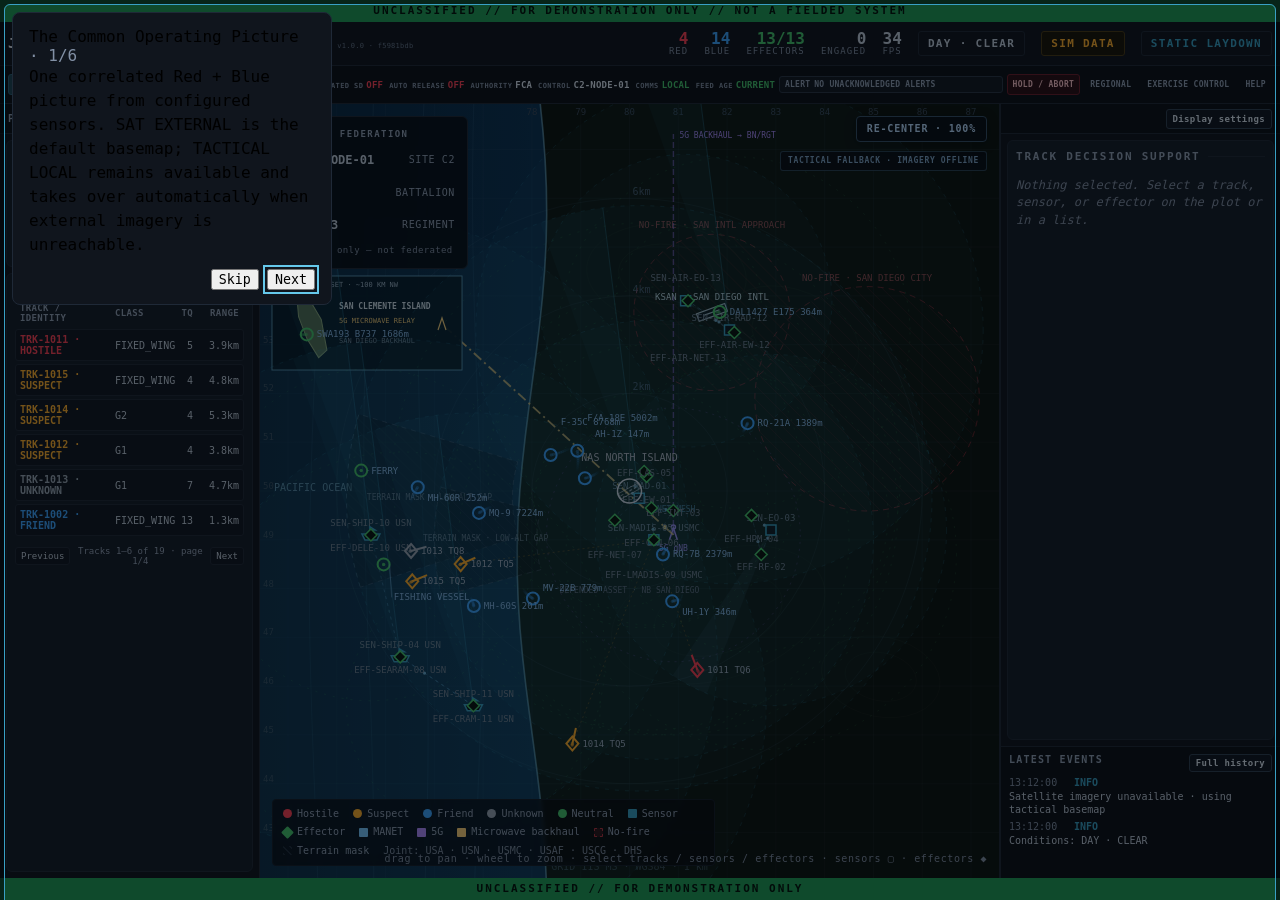
==== commit f5fe0118: "Expand NCR joint defense and data mesh" ====
--- a/site/index.html
+++ b/site/index.html
@@ -108,6 +108,13 @@
     letter-spacing: 0.1em;
     text-transform: uppercase;
   }
+  .brand .app-version {
+    font-size: 7px;
+    color: #65758a;
+    letter-spacing: .04em;
+    text-transform: none;
+    white-space: nowrap;
+  }
   .stat-group { display: flex; gap: 16px; margin-left: auto; align-items: center; }
   .stat {
     display: flex;
@@ -497,6 +504,15 @@
   .sensor-row { display: grid; grid-template-columns: 9px 1fr auto; gap: 7px; align-items: center; font: 10px var(--mono); }
   .sensor-row .dot { width: 7px; height: 7px; border-radius: 50%; background: var(--neutral); }
   .sensor-row .meta { color: var(--faint); display: block; font-size: 9px; }
+  button.sensor-row, button.asset-eff-row {
+    width: 100%; border: 1px solid transparent; border-radius: 3px;
+    background: transparent; color: inherit; text-align: left; padding: 4px;
+    cursor: pointer;
+  }
+  button.sensor-row:hover, button.asset-eff-row:hover,
+  button.sensor-row[aria-current="true"], button.asset-eff-row[aria-current="true"] {
+    background: #1a2633; border-color: #35667a;
+  }
   .decision-glance { display: grid; grid-template-columns: repeat(3, minmax(0, 1fr)); gap: 5px; margin-top: 7px; }
   .decision-glance .g { border: 1px solid var(--hair); border-radius: 3px; background: #111822; padding: 5px 6px; }
   .decision-glance .k { color: var(--muted); font: 700 9px var(--mono); letter-spacing: .06em; text-transform: uppercase; }
@@ -952,6 +968,7 @@
     <div class="brand">
       <b>JIATF&nbsp;C-UAS&nbsp;C2</b>
       <span>Common Operating Picture</span>
+      <span class="app-version" id="appVersion" title="Application release and content-build identifier">v1.0.0</span>
     </div>
     <div class="stat-group">
       <div class="stat hostile"><div class="v" id="sRed">0</div><div class="k">Red</div></div>
@@ -1002,8 +1019,8 @@
     </aside>
 
     <div class="plotwrap">
-      <canvas id="plot" role="img" aria-label="Tactical common operating picture. Use the keyboard-operable track list in the left wing to inspect contacts and the right wing for decision support." aria-describedby="plotAccessNote"></canvas>
-      <span class="sr-only" id="plotAccessNote">The map is a visual overview. All selectable tracks and their operational data are available in the track list.</span>
+      <canvas id="plot" role="img" aria-label="Tactical common operating picture. Tracks, sensors, effectors, and transport nodes can be selected for status details." aria-describedby="plotAccessNote"></canvas>
+      <span class="sr-only" id="plotAccessNote">The map is a visual overview. Tracks are available in the track list; sensors and effectors are also selectable on the map and from their status lists.</span>
       <button type="button" class="map-recenter" id="btnRecenterMap" title="Restore the default map center and zoom">Re-center &middot; <span id="mapZoom">100%</span></button>
       <div class="map-mode-badge" id="mapModeBadge">Satellite &middot; Esri World Imagery</div>
       <div class="topstack" id="topstack">
@@ -1013,7 +1030,7 @@
       </div>
       <div class="fedhud" id="fedhud"></div>
       <div class="legend" id="legend"></div>
-      <div class="hint">drag to pan &middot; wheel to zoom &middot; click a track to select &middot; sensors &#9634; &middot; effectors &#9670;</div>
+      <div class="hint">drag to pan &middot; wheel to zoom &middot; select tracks / sensors / effectors &middot; sensors &#9634; &middot; effectors &#9670;</div>
     </div>
 
     <aside class="rail rail-right" aria-label="Decision-support wing">
@@ -1793,6 +1810,19 @@
           { inbound: { x: 21000, y: 15000 }, outbound: { x: -23000, y: 12500 }, origin: "KBOS", destination: "KDCA" },
         ],
       },
+      regionalAirports: [
+        { name: "DULLES INTERNATIONAL", code: "KIAD", x: -36300, y: 6200, civilTrafficCount: 4,
+          sensorIds: ["SEN-IAD-RAD-40", "SEN-IAD-EO-41"], effectorIds: ["EFF-IAD-EW-40", "EFF-IAD-NET-41"],
+          routes: [
+            { inbound: { x: -23800, y: 11800 }, outbound: { x: -18500, y: 16400 }, origin: "KORD", destination: "KIAD" },
+            { inbound: { x: -28200, y: -13800 }, outbound: { x: -20500, y: -11200 }, origin: "KDEN", destination: "KIAD" },
+          ] },
+        { name: "BALTIMORE / WASHINGTON INTL", code: "KBWI", x: 31800, y: 30900, sensorIds: ["SEN-BWI-RAD-42", "SEN-BWI-EO-43"], effectorIds: ["EFF-BWI-EW-42", "EFF-BWI-NET-43"] },
+        { name: "MANASSAS REGIONAL", code: "KHEF", x: -41500, y: -19600, sensorIds: ["SEN-HEF-RAD-44", "SEN-HEF-EO-45"], effectorIds: ["EFF-HEF-EW-44", "EFF-HEF-NET-45"] },
+        { name: "COLLEGE PARK", code: "KCGS", x: 11100, y: 12900, sensorIds: ["SEN-CGS-RAD-46", "SEN-CGS-EO-47"], effectorIds: ["EFF-CGS-EW-46", "EFF-CGS-NET-47"] },
+        { name: "MONTGOMERY COUNTY AIRPARK", code: "KGAI", x: -19100, y: 27000, sensorIds: ["SEN-GAI-RAD-48", "SEN-GAI-EO-49"], effectorIds: ["EFF-GAI-EW-48", "EFF-GAI-NET-49"] },
+      ],
+      airportScreen: { label: "NCR REGIONAL AIRPORT SHIELD", note: "KDCA / KADW ON MAP · 5 ADDITIONAL DEFENDED AIRPORTS" },
       protectedSites: [
         { name: "WHITE HOUSE / EXECUTIVE COMPLEX", x: 0, y: 0, kind: "GOV", detailOnly: true },
         { name: "U.S. CAPITOL COMPLEX", x: 2400, y: -850, kind: "GOV", detailOnly: true },
@@ -1804,6 +1834,11 @@
         { name: "MARK CENTER / ALEXANDRIA", x: -6800, y: -7300, kind: "C2" },
       ],
       siteSummary: { x: 7600, y: 4000, anchorX: 0, anchorY: -1500, label: "FEDERAL CORE \u00B7 5 PROTECTED CENTERS", note: "ZOOM IN TO INSPECT LOCAL LAYERS" },
+      coastalScreen: {
+        label: "ATLANTIC / CHESAPEAKE COASTAL SCREEN",
+        distance: "~60–180 KM EAST · OFF-SCALE",
+        note: "6 SENSORS · 8 EFFECTORS · SELECT ANY NODE",
+      },
       threatRingFromCenter: true,
       threatTargets: [
         { name: "WHITE HOUSE / EXECUTIVE COMPLEX", x: 0, y: 0 },
@@ -1826,6 +1861,20 @@
         medium: "HARDENED METRO FIBER RING", description: "ON-LAND NCR CORE \u00B7 NO OFFSHORE ENDPOINT",
         path: [{ x: 800, y: -1000 }, { x: -1700, y: -2870 }, { x: -4200, y: -4300 }, { x: -6500, y: -6500 }],
       },
+      dataMesh: {
+        label: "NCR JOINT DATA MESH",
+        description: "SHARED 5G / MANET / HARDENED FIBER / MICROWAVE PICTURE",
+        gateways: [
+          { name: "FEDERAL CORE", x: 800, y: -1000, medium: "5G / MANET" },
+          { name: "PENTAGON", x: -1700, y: -2870, medium: "HARDENED FIBER" },
+          { name: "ALEXANDRIA", x: -6800, y: -7300, medium: "HARDENED FIBER" },
+          { name: "JBA", x: 14700, y: -9650, medium: "5G / MANET" },
+          { name: "FORT BELVOIR", x: -10200, y: -19900, medium: "MICROWAVE / FIBER" },
+        ],
+        localMedium: "5G / MANET",
+        airportMedium: "MICROWAVE / METRO FIBER",
+        coastalMedium: "MICROWAVE RELAY / HARDENED FIBER",
+      },
       transportInfo: {
         medium: "TACTICAL 5G ACCESS", label: "NATIONAL CAPITAL REGION 5G NODE",
         description: "NOTIONAL ON-LAND ACCESS \u00B7 HARDENED FIBER BACKHAUL",
@@ -1834,6 +1883,11 @@
         { x: 500, y: -1200, r: 4700, label: "FEDERAL CORE / DENSE CIVIL AREA" },
         { x: -320, y: -5200, r: 2600, label: "KDCA APPROACH / POTOMAC CORRIDOR" },
         { x: -6600, y: -7600, r: 2400, label: "ALEXANDRIA CIVIL AREA" },
+        { x: -36300, y: 6200, r: 3200, label: "KIAD CIVIL APPROACH" },
+        { x: 31800, y: 30900, r: 3200, label: "KBWI CIVIL APPROACH" },
+        { x: -41500, y: -19600, r: 2400, label: "KHEF CIVIL APPROACH" },
+        { x: 11100, y: 12900, r: 2000, label: "KCGS CIVIL APPROACH" },
+        { x: -19100, y: 27000, r: 2200, label: "KGAI CIVIL APPROACH" },
       ],
       sensors: [
         { sensorId: "SEN-NCR-RAD-01", sensorType: "RADAR", vendor: "Vendor A", service: "USA", x: 0, y: 0, range: 18000, protectedSite: true },
@@ -1858,6 +1912,22 @@
         { sensorId: "SEN-BEL-RF-20", sensorType: "RF", vendor: "Vendor U", service: "USA", x: -9600, y: -20200, range: 13000, protectedSite: true },
         { sensorId: "SEN-BEL-EO-21", sensorType: "EO_IR", vendor: "Vendor V", service: "USA", x: -11100, y: -19000, range: 7000, protectedSite: true },
         { sensorId: "SEN-BEL-GAP-22", sensorType: "RADAR", vendor: "Vendor W", service: "USA", x: -9400, y: -18800, range: 14000, protectedSite: true },
+        { sensorId: "SEN-ATL-RAD-31", sensorType: "RADAR", vendor: "Vendor AA", service: "USCG", x: 82000, y: 62000, range: 42000, coastalInset: true, coastalSlot: 0, coastalSector: "DELMARVA NORTH" },
+        { sensorId: "SEN-ATL-RAD-32", sensorType: "RADAR", vendor: "Vendor AB", service: "USN", x: 96000, y: 32000, range: 46000, coastalInset: true, coastalSlot: 1, coastalSector: "DELMARVA SOUTH" },
+        { sensorId: "SEN-ATL-RF-33", sensorType: "RF", vendor: "Vendor AC", service: "USCG", x: 76000, y: 5000, range: 38000, coastalInset: true, coastalSlot: 2, coastalSector: "CHESAPEAKE NORTH" },
+        { sensorId: "SEN-ATL-EO-34", sensorType: "EO_IR", vendor: "Vendor AD", service: "USN", x: 90000, y: -25000, range: 22000, coastalInset: true, coastalSlot: 3, coastalSector: "CHESAPEAKE MOUTH" },
+        { sensorId: "SEN-ATL-RAD-35", sensorType: "RADAR", vendor: "Vendor AE", service: "USAF", x: 108000, y: -52000, range: 48000, coastalInset: true, coastalSlot: 4, coastalSector: "VIRGINIA CAPES" },
+        { sensorId: "SEN-ATL-RF-36", sensorType: "RF", vendor: "Vendor AF", service: "USN", x: 122000, y: -76000, range: 40000, coastalInset: true, coastalSlot: 5, coastalSector: "ATLANTIC SOUTH" },
+        { sensorId: "SEN-IAD-RAD-40", sensorType: "RADAR", vendor: "Vendor AI", service: "USA", x: -36700, y: 6500, range: 16000, airportDefense: true, airportInset: true, airportSlot: 0, airportNode: 0, airportCode: "KIAD" },
+        { sensorId: "SEN-IAD-EO-41", sensorType: "EO_IR", vendor: "Vendor AJ", service: "USA", x: -35900, y: 5900, range: 7000, airportDefense: true, airportInset: true, airportSlot: 0, airportNode: 1, airportCode: "KIAD" },
+        { sensorId: "SEN-BWI-RAD-42", sensorType: "RADAR", vendor: "Vendor AK", service: "USA", x: 31400, y: 31200, range: 16000, airportDefense: true, airportInset: true, airportSlot: 1, airportNode: 0, airportCode: "KBWI" },
+        { sensorId: "SEN-BWI-EO-43", sensorType: "EO_IR", vendor: "Vendor AL", service: "USA", x: 32200, y: 30600, range: 7000, airportDefense: true, airportInset: true, airportSlot: 1, airportNode: 1, airportCode: "KBWI" },
+        { sensorId: "SEN-HEF-RAD-44", sensorType: "RADAR", vendor: "Vendor AM", service: "USA", x: -41900, y: -19300, range: 14000, airportDefense: true, airportInset: true, airportSlot: 2, airportNode: 0, airportCode: "KHEF" },
+        { sensorId: "SEN-HEF-EO-45", sensorType: "EO_IR", vendor: "Vendor AN", service: "USA", x: -41100, y: -19900, range: 6500, airportDefense: true, airportInset: true, airportSlot: 2, airportNode: 1, airportCode: "KHEF" },
+        { sensorId: "SEN-CGS-RAD-46", sensorType: "RADAR", vendor: "Vendor AP", service: "USA", x: 10700, y: 13200, range: 12000, airportDefense: true, airportInset: true, airportSlot: 3, airportNode: 0, airportCode: "KCGS" },
+        { sensorId: "SEN-CGS-EO-47", sensorType: "EO_IR", vendor: "Vendor AQ", service: "USA", x: 11500, y: 12600, range: 6000, airportDefense: true, airportInset: true, airportSlot: 3, airportNode: 1, airportCode: "KCGS" },
+        { sensorId: "SEN-GAI-RAD-48", sensorType: "RADAR", vendor: "Vendor AR", service: "USA", x: -19500, y: 27300, range: 13000, airportDefense: true, airportInset: true, airportSlot: 4, airportNode: 0, airportCode: "KGAI" },
+        { sensorId: "SEN-GAI-EO-49", sensorType: "EO_IR", vendor: "Vendor AS", service: "USA", x: -18700, y: 26700, range: 6200, airportDefense: true, airportInset: true, airportSlot: 4, airportNode: 1, airportCode: "KGAI" },
       ],
       effectors: [
         { effectorId: "EFF-NCR-EW-01", effectorType: "EW_JAMMER", vendor: "Vendor A", service: "USA", x: -100, y: 200, maxRange: 12000, mag: 100, cap: 100, unit: "sec", protectedSite: true },
@@ -1890,16 +1960,47 @@
         { effectorId: "EFF-BEL-DE-28", effectorType: "DIRECTED_ENERGY", vendor: "Vendor W", service: "USA", x: -10100, y: -19000, maxRange: 6500, mag: 100, cap: 100, unit: "%", protectedSite: true },
         { effectorId: "EFF-BEL-GUN-29", effectorType: "KINETIC_GUN", vendor: "Vendor T", service: "USA", x: -9300, y: -19500, maxRange: 4500, mag: 360, cap: 360, unit: "rds", protectedSite: true },
         { effectorId: "EFF-BEL-NET-30", effectorType: "NET_CAPTURE", vendor: "Vendor U", service: "USA", x: -10800, y: -18700, maxRange: 2600, mag: 12, cap: 12, unit: "nets", protectedSite: true },
+        { effectorId: "EFF-ATL-EW-31", effectorType: "EW_JAMMER", vendor: "Vendor AA", service: "USCG", x: 82000, y: 62000, maxRange: 24000, mag: 100, cap: 100, unit: "sec", coastalInset: true, coastalSlot: 0, coastalSector: "DELMARVA NORTH" },
+        { effectorId: "EFF-ATL-RF-32", effectorType: "RF_TAKEOVER", vendor: "Vendor AB", service: "USN", x: 96000, y: 32000, maxRange: 21000, mag: 100, cap: 100, unit: "sec", coastalInset: true, coastalSlot: 1, coastalSector: "DELMARVA SOUTH" },
+        { effectorId: "EFF-ATL-INT-33", effectorType: "KINETIC_INTERCEPTOR", vendor: "Vendor AC", service: "USCG", x: 76000, y: 5000, maxRange: 16000, mag: 16, cap: 16, unit: "rounds", coastalInset: true, coastalSlot: 2, coastalSector: "CHESAPEAKE NORTH" },
+        { effectorId: "EFF-ATL-DE-34", effectorType: "DIRECTED_ENERGY", vendor: "Vendor AD", service: "USN", x: 90000, y: -25000, maxRange: 9000, mag: 100, cap: 100, unit: "%", coastalInset: true, coastalSlot: 3, coastalSector: "CHESAPEAKE MOUTH" },
+        { effectorId: "EFF-ATL-GUN-35", effectorType: "KINETIC_GUN", vendor: "Vendor AE", service: "USAF", x: 108000, y: -52000, maxRange: 6500, mag: 420, cap: 420, unit: "rds", coastalInset: true, coastalSlot: 4, coastalSector: "VIRGINIA CAPES" },
+        { effectorId: "EFF-ATL-NET-36", effectorType: "NET_CAPTURE", vendor: "Vendor AF", service: "USN", x: 122000, y: -76000, maxRange: 3200, mag: 12, cap: 12, unit: "nets", coastalInset: true, coastalSlot: 5, coastalSector: "ATLANTIC SOUTH" },
+        { effectorId: "EFF-ATL-EW-37", effectorType: "EW_JAMMER", vendor: "Vendor AG", service: "USCG", x: 105000, y: 12000, maxRange: 26000, mag: 100, cap: 100, unit: "sec", coastalInset: true, coastalSlot: 6, coastalSector: "MID-COAST RESERVE" },
+        { effectorId: "EFF-ATL-INT-38", effectorType: "KINETIC_INTERCEPTOR", vendor: "Vendor AH", service: "USN", x: 116000, y: -36000, maxRange: 17000, mag: 18, cap: 18, unit: "rounds", coastalInset: true, coastalSlot: 7, coastalSector: "COASTAL RESERVE" },
+        { effectorId: "EFF-IAD-EW-40", effectorType: "EW_JAMMER", vendor: "Vendor AI", service: "USA", x: -36600, y: 6400, maxRange: 9000, mag: 100, cap: 100, unit: "sec", airportDefense: true, airportInset: true, airportSlot: 0, airportNode: 0, airportCode: "KIAD" },
+        { effectorId: "EFF-IAD-NET-41", effectorType: "NET_CAPTURE", vendor: "Vendor AJ", service: "USA", x: -35800, y: 6000, maxRange: 2600, mag: 10, cap: 10, unit: "nets", airportDefense: true, airportInset: true, airportSlot: 0, airportNode: 1, airportCode: "KIAD" },
+        { effectorId: "EFF-BWI-EW-42", effectorType: "EW_JAMMER", vendor: "Vendor AK", service: "USA", x: 31500, y: 31100, maxRange: 9000, mag: 100, cap: 100, unit: "sec", airportDefense: true, airportInset: true, airportSlot: 1, airportNode: 0, airportCode: "KBWI" },
+        { effectorId: "EFF-BWI-NET-43", effectorType: "NET_CAPTURE", vendor: "Vendor AL", service: "USA", x: 32100, y: 30700, maxRange: 2600, mag: 10, cap: 10, unit: "nets", airportDefense: true, airportInset: true, airportSlot: 1, airportNode: 1, airportCode: "KBWI" },
+        { effectorId: "EFF-HEF-EW-44", effectorType: "EW_JAMMER", vendor: "Vendor AM", service: "USA", x: -41800, y: -19400, maxRange: 8200, mag: 100, cap: 100, unit: "sec", airportDefense: true, airportInset: true, airportSlot: 2, airportNode: 0, airportCode: "KHEF" },
+        { effectorId: "EFF-HEF-NET-45", effectorType: "NET_CAPTURE", vendor: "Vendor AN", service: "USA", x: -41200, y: -19800, maxRange: 2400, mag: 8, cap: 8, unit: "nets", airportDefense: true, airportInset: true, airportSlot: 2, airportNode: 1, airportCode: "KHEF" },
+        { effectorId: "EFF-CGS-EW-46", effectorType: "EW_JAMMER", vendor: "Vendor AP", service: "USA", x: 10800, y: 13100, maxRange: 7600, mag: 100, cap: 100, unit: "sec", airportDefense: true, airportInset: true, airportSlot: 3, airportNode: 0, airportCode: "KCGS" },
+        { effectorId: "EFF-CGS-NET-47", effectorType: "NET_CAPTURE", vendor: "Vendor AQ", service: "USA", x: 11400, y: 12700, maxRange: 2200, mag: 8, cap: 8, unit: "nets", airportDefense: true, airportInset: true, airportSlot: 3, airportNode: 1, airportCode: "KCGS" },
+        { effectorId: "EFF-GAI-EW-48", effectorType: "EW_JAMMER", vendor: "Vendor AR", service: "USA", x: -19400, y: 27200, maxRange: 7800, mag: 100, cap: 100, unit: "sec", airportDefense: true, airportInset: true, airportSlot: 4, airportNode: 0, airportCode: "KGAI" },
+        { effectorId: "EFF-GAI-NET-49", effectorType: "NET_CAPTURE", vendor: "Vendor AS", service: "USA", x: -18800, y: 26800, maxRange: 2300, mag: 8, cap: 8, unit: "nets", airportDefense: true, airportInset: true, airportSlot: 4, airportNode: 1, airportCode: "KGAI" },
       ],
       hubPair: { "SEN-NCR-RAD-01": "EFF-NCR-EW-01", "SEN-NCR-RF-02": "EFF-NCR-RF-02", "SEN-NCR-EO-03": "EFF-NCR-NET-03", "SEN-JBA-RAD-15": "EFF-JBA-INT-21", "SEN-BEL-RAD-19": "EFF-BEL-INT-27" },
       blue: [
         { identity: "FRIEND", platform: "F-16C", service: "USAF", cls: "FIXED_WING", alt: 8500, ox: 10000, oy: 5000, orad: 3200, ospeed: 0.18, speed: 205, armed: true, weapon: "AAM", weaponRange: 9500, weaponCooldown: 2.2, weaponMag: 6 },
         { identity: "FRIEND", platform: "F-16C", service: "USAF", cls: "FIXED_WING", alt: 9000, ox: -8000, oy: 8000, orad: 3400, ospeed: 0.17, speed: 205, armed: true, weapon: "AAM", weaponRange: 9500, weaponCooldown: 2.2, weaponMag: 6 },
         { identity: "FRIEND", platform: "F-16C", service: "USAF", cls: "FIXED_WING", alt: 8200, ox: 14500, oy: -6500, orad: 3000, ospeed: 0.19, speed: 205, armed: true, weapon: "AAM", weaponRange: 9500, weaponCooldown: 2.2, weaponMag: 6 },
-        { identity: "FRIEND", platform: "UH-60M", service: "USA", cls: "ROTARY", alt: 600, ox: -3800, oy: -3500, orad: 1100, ospeed: 0.22, speed: 82 },
-        { identity: "FRIEND", platform: "MH-65D", service: "USCG", cls: "ROTARY", alt: 450, ox: 1800, oy: -6000, orad: 1200, ospeed: 0.24, speed: 75, armed: true, weapon: "GUN", weaponRange: 2800, weaponMag: 120 },
+        { identity: "FRIEND", platform: "F-16C", service: "USAF", cls: "FIXED_WING", alt: 8800, ox: -14500, oy: 1500, orad: 2800, ospeed: 0.18, speed: 205, armed: true, weapon: "AAM", weaponRange: 9500, weaponCooldown: 2.2, weaponMag: 6 },
+        { identity: "FRIEND", platform: "F-16C", service: "USAF", cls: "FIXED_WING", alt: 8600, ox: 8500, oy: 15000, orad: 3000, ospeed: 0.17, speed: 205, armed: true, weapon: "AAM", weaponRange: 9500, weaponCooldown: 2.2, weaponMag: 6 },
+        { identity: "FRIEND", platform: "F-16C", service: "USAF", cls: "FIXED_WING", alt: 9200, ox: -6000, oy: -14500, orad: 3000, ospeed: 0.19, speed: 205, armed: true, weapon: "AAM", weaponRange: 9500, weaponCooldown: 2.2, weaponMag: 6 },
+        { identity: "FRIEND", platform: "F-35A", service: "USAF", cls: "FIXED_WING", alt: 9400, ox: 17500, oy: 4500, orad: 2600, ospeed: 0.18, speed: 210, armed: true, weapon: "AAM", weaponRange: 10000, weaponCooldown: 2.1, weaponMag: 6 },
+        { identity: "FRIEND", platform: "F-35A", service: "USAF", cls: "FIXED_WING", alt: 9000, ox: -15500, oy: -7000, orad: 2800, ospeed: 0.18, speed: 210, armed: true, weapon: "AAM", weaponRange: 10000, weaponCooldown: 2.1, weaponMag: 6 },
+        { identity: "FRIEND", platform: "MQ-9A", service: "USAF", cls: "FIXED_WING", alt: 7200, ox: 7200, oy: -11200, orad: 2600, ospeed: 0.14, speed: 90, armed: true, weapon: "MISSILE", weaponRange: 9000, weaponCooldown: 2.8, weaponMag: 6 },
+        { identity: "FRIEND", platform: "MQ-9A", service: "USAF", cls: "FIXED_WING", alt: 7600, ox: -9800, oy: 9400, orad: 2800, ospeed: 0.14, speed: 90, armed: true, weapon: "MISSILE", weaponRange: 9000, weaponCooldown: 2.8, weaponMag: 6 },
+        { identity: "FRIEND", platform: "UH-60M", service: "USA", cls: "ROTARY", alt: 600, speed: 82, routeLabel: "JBMHH - FEDERAL CORE - FORT McNAIR", route: [{ x: -3700, y: -2000 }, { x: 0, y: 0 }, { x: 1700, y: -3400 }] },
+        { identity: "FRIEND", platform: "UH-60M", service: "USA", cls: "ROTARY", alt: 700, speed: 82, routeLabel: "FORT BELVOIR - PENTAGON - JBA", route: [{ x: -10200, y: -19900 }, { x: -1700, y: -2870 }, { x: 14700, y: -9650 }] },
+        { identity: "FRIEND", platform: "MH-65D", service: "USCG", cls: "ROTARY", alt: 450, speed: 75, routeLabel: "POTOMAC PROTECTED-AREA PATROL", route: [{ x: -6800, y: -7300 }, { x: -320, y: -5200 }, { x: 2400, y: -850 }], armed: true, weapon: "GUN", weaponRange: 2800, weaponMag: 120 },
         { identity: "ASSUMED_FRIEND", platform: "RQ-7B", service: "USA", cls: "UAS_GROUP_3", alt: 1800, ox: -5500, oy: -10500, orad: 1800, ospeed: 0.17, speed: 45 },
         { identity: "FRIEND", platform: "E-3", service: "USAF", cls: "FIXED_WING", alt: 9000, ox: 19000, oy: 11000, orad: 4500, ospeed: 0.11, speed: 155 },
+        { identity: "FRIEND", platform: "C-17A", service: "USAF", cls: "FIXED_WING", alt: 5600, speed: 155, routeLabel: "JBA - NCR - FORT BELVOIR", route: [{ x: 14700, y: -9650 }, { x: -1000, y: 8000 }, { x: -10200, y: -19900 }] },
+        { identity: "FRIEND", platform: "C-40C", service: "USAF", cls: "FIXED_WING", alt: 6200, speed: 165, routeLabel: "JBA - FEDERAL CORE - NORTH NCR", route: [{ x: 14700, y: -9650 }, { x: 0, y: 0 }, { x: -5000, y: 20000 }] },
+        { identity: "FRIEND", platform: "KC-135R", service: "USAF", cls: "FIXED_WING", alt: 8600, speed: 175, routeLabel: "WESTERN CAP - EASTERN CAP", route: [{ x: -20000, y: 12000 }, { x: 19000, y: 11000 }] },
+        { identity: "FRIEND", platform: "C-130J", service: "USAF", cls: "FIXED_WING", alt: 4800, speed: 145, routeLabel: "SOUTHWEST NCR - JBA", route: [{ x: -16000, y: -14000 }, { x: -1700, y: -2870 }, { x: 14700, y: -9650 }] },
+        { identity: "FRIEND", platform: "RC-135", service: "USAF", cls: "FIXED_WING", alt: 9800, ox: -18000, oy: 10500, orad: 3600, ospeed: 0.12, speed: 170 },
       ],
     },
     guam: {
@@ -2130,6 +2231,7 @@
   const S = {
     tracks: new Map(),
     selected: null,
+    selectedAsset: null,                       // {kind:"sensor"|"effector", id}
     role: "FIRE_CONTROL_AUTHORITY",
     wcs: "WEAPONS_TIGHT",
     nodeLost: false,
@@ -2370,11 +2472,12 @@
         callsign, icao24: civHex(), squawk: civSquawk(), mode: "MODE S / ADS-B",
         nacp: randi(9, 11), sil: randi(2, 3), source: "1090ES", status: "VALID",
       };
-      t.contributingSensors = SCN.civilAirport
-        ? [...new Set([...(SCN.civilAirport.sensorIds || []), "SEN-RAD-01"])]
+      const selectedAirport = opts.airport || SCN.civilAirport;
+      t.contributingSensors = selectedAirport
+        ? [...new Set([...(selectedAirport.sensorIds || []), "SEN-RAD-01"])]
         : ["SEN-RAD-01"];
-      if (SCN.civilAirport) {
-        const airport = SCN.civilAirport;
+      if (selectedAirport && selectedAirport.routes && selectedAirport.routes.length) {
+        const airport = selectedAirport;
         const route = airport.routes[(rand() * airport.routes.length) | 0];
         const arriving = opts.arriving != null ? !!opts.arriving : rand() < 0.5;
         const endpoint = arriving ? route.inbound : route.outbound;
@@ -2589,7 +2692,9 @@
     return ((t ^ (t >>> 14)) >>> 0) / 4294967296;
   }
   const randi = (a, b) => a + Math.floor(rand() * (b - a + 1));
-  const COP_BUILD = "509c3804";   // stamped by scripts/build_cop.py (content hash)
+  const COP_VERSION = "1.0.0";    // human-readable application release
+  const COP_BUILD = "f5981bdb";   // stamped by scripts/build_cop.py (content hash)
+  $("appVersion").textContent = `v${COP_VERSION} · ${COP_BUILD}`;
   const IDENT_CODE = { HOSTILE: 0, SUSPECT: 1, FRIEND: 2, ASSUMED_FRIEND: 2, UNKNOWN: 3, NEUTRAL: 4 };
   const IDENT_COLOR = ["#ff4256", "#ffb02e", "#3da5ff", "#9aa7b5", "#46c66e"];
 
@@ -2672,6 +2777,8 @@
     const oy = (opts.oy != null ? opts.oy : 1700) + (rand() - 0.5) * 700;
     const orad = (opts.orad || 700) * (0.85 + rand() * 0.35), orbit = rand() * Math.PI * 2;
     const alt0 = opts.alt != null ? opts.alt : 300, altScale = 0.85 + rand() * 0.3;
+    const blueRoute = Array.isArray(opts.route) ? opts.route.map((p) => ({ x: p.x, y: p.y })) : null;
+    const routeStart = blueRoute && blueRoute.length ? blueRoute[0] : null;
     const t = {
       trackId: id,
       identity: opts.identity || "FRIEND",
@@ -2687,8 +2794,13 @@
       cool: 0,
       ox, oy, orad, orbit, ox0: ox, oy0: oy,
       ospeed: (opts.ospeed || 0.25) * (0.8 + rand() * 0.4) * (rand() < 0.5 ? -1 : 1),
-      x: ox + Math.cos(orbit) * orad, y: oy + Math.sin(orbit) * orad,
-      speed: opts.speed || 22, heading: 0, tq: opts.tq || 13,
+      blueRoute, blueRouteIndex: blueRoute && blueRoute.length > 1 ? 1 : 0, blueRouteDirection: 1,
+      routeLabel: opts.routeLabel || null,
+      x: routeStart ? routeStart.x : ox + Math.cos(orbit) * orad,
+      y: routeStart ? routeStart.y : oy + Math.sin(orbit) * orad,
+      speed: opts.speed || 22,
+      heading: routeStart && blueRoute.length > 1 ? Math.atan2(blueRoute[1].y - routeStart.y, blueRoute[1].x - routeStart.x) : 0,
+      tq: opts.tq || 13,
       contributingSensors: ["SEN-RAD-01"], state: "ACTIVE", fade: 1, jitter: rand() * 6.28, firstSeen: missionNow(), lastUpdate: missionNow(),
     };
     S.tracks.set(id, t);
@@ -2718,8 +2830,10 @@
             nt.identity = rand() < 0.6 ? "SUSPECT" : "UNKNOWN";
             nt.declareAt = 7000 + rand() * 11000;
           }
-        } else if (roll < 0.8 && civCount() < 7) {
-          nt = ((SCN.terrain === "coast" || SCN.terrain === "island") && rand() < 0.45) ? spawnCivBoat() : spawnCivAir();
+        } else if (roll < 0.8 && civCount() < (SCN.id === "washington" ? 10 : 7)) {
+          const civilAirports = [SCN.civilAirport, ...(SCN.regionalAirports || []).filter((airport) => airport.routes && airport.routes.length)].filter(Boolean);
+          const airport = civilAirports.length ? civilAirports[(rand() * civilAirports.length) | 0] : null;
+          nt = ((SCN.terrain === "coast" || SCN.terrain === "island") && rand() < 0.45) ? spawnCivBoat() : spawnCivAir({ airport });
         } else if (roll < 0.92) {
           nt = spawnClutter();
         } else {
@@ -2772,7 +2886,34 @@
         if (S.selected === t.trackId) selectTrack(null);
         continue;
       }
-      if (isBlue(t) && t.intent !== "transit") {
+      const actionTarget = isBlue(t) && t.armed && t.actionTarget ? S.tracks.get(t.actionTarget) : null;
+      if (actionTarget && (actionTarget.state === "ACTIVE" || actionTarget.state === "ENGAGING")) {
+        // Armed air assets assigned by the joint mission leave their patrol or
+        // shuttle route and close the selected threat. Once inside their weapon
+        // envelope, airDefense() adds them to the coordinated volley.
+        const desired = Math.atan2(actionTarget.y - t.y, actionTarget.x - t.x);
+        t.heading += clamp(((desired - t.heading + Math.PI * 3) % (Math.PI * 2)) - Math.PI, -0.55 * dt, 0.55 * dt);
+        t.x += Math.cos(t.heading) * t.speed * dt;
+        t.y += Math.sin(t.heading) * t.speed * dt;
+        t.wt = (t.wt || 0) + dt;
+        if (t.alt0) t.altMeters = Math.round(t.alt0 * (t.altScale || 1) * (1 + 0.04 * Math.sin(t.wt / 9 + t.jitter)));
+      } else if (isBlue(t) && t.blueRoute && t.blueRoute.length > 1) {
+        // Persistent military shuttle traffic reverses at the ends of its
+        // protected-area route instead of leaving the AO. This keeps the NCR
+        // air picture active throughout long demonstrations.
+        const target = t.blueRoute[t.blueRouteIndex];
+        const desired = Math.atan2(target.y - t.y, target.x - t.x);
+        t.heading += clamp(((desired - t.heading + Math.PI * 3) % (Math.PI * 2)) - Math.PI, -0.42 * dt, 0.42 * dt);
+        t.x += Math.cos(t.heading) * t.speed * dt;
+        t.y += Math.sin(t.heading) * t.speed * dt;
+        t.wt = (t.wt || 0) + dt;
+        if (t.alt0) t.altMeters = Math.round(t.alt0 * (t.altScale || 1) * (1 + 0.04 * Math.sin(t.wt / 9 + t.jitter)));
+        if (dist(t.x, t.y, target.x, target.y) < Math.max(180, t.speed * 1.5)) {
+          if (t.blueRouteIndex >= t.blueRoute.length - 1) t.blueRouteDirection = -1;
+          else if (t.blueRouteIndex <= 0) t.blueRouteDirection = 1;
+          t.blueRouteIndex = clamp(t.blueRouteIndex + t.blueRouteDirection, 0, t.blueRoute.length - 1);
+        }
+      } else if (isBlue(t) && t.intent !== "transit") {
         // patrol wander (sim time, so pause freezes it): the station drifts in a
         // bounded box and altitude breathes around the aircraft's assigned band
         t.wt = (t.wt || 0) + dt;
@@ -2990,37 +3131,98 @@
   }
   const autonomousReleaseLabel = () => weaponsFreeActive() ? "WEAPONS FREE" : "DELEGATED SELF-DEFENSE";
 
-  // Armed Blue aircraft join the fight under either an explicit delegated
-  // self-defense envelope or deliberately confirmed WEAPONS FREE. Safety,
-  // identity, quality, range, and no-fire gates remain in force.
+  function clearAirAction(a) {
+    a.actionTarget = null;
+    a.actionRole = null;
+  }
+  function clearAirVolley(target) {
+    for (const shot of (target.airVolley || [])) {
+      const shooter = S.tracks.get(shot.shooterId);
+      if (shooter && shooter.actionTarget === target.trackId) clearAirAction(shooter);
+    }
+    target.airVolley = [];
+    target.airVolleyScheduled = false;
+  }
+
+  // Confirmed WEAPONS FREE is a joint mission: every armed Blue air asset is
+  // assigned to an active threat, closes the target when outside its envelope,
+  // and joins an existing ground or air engagement as a coordinated volley.
+  // Unarmed military aircraft receive explicit C2/ISR/reposition support tasks
+  // so the whole air picture takes action without pretending transports fire.
   function airDefense(dt) {
-    if ((!S.delegatedDefense.armed && !weaponsFreeActive()) || S.wcs === "WEAPONS_HOLD") return;
-    const hostiles = [...S.tracks.values()].filter((t) => t.identity === "HOSTILE" && t.state === "ACTIVE");
-    if (!hostiles.length) return;
+    if ((!S.delegatedDefense.armed && !weaponsFreeActive()) || S.wcs === "WEAPONS_HOLD") {
+      for (const a of S.tracks.values()) if (isBlue(a) && a.actionTarget) clearAirAction(a);
+      return;
+    }
+    const hostiles = [...S.tracks.values()].filter((t) => t.identity === "HOSTILE" && (t.state === "ACTIVE" || t.state === "ENGAGING"));
+    if (!hostiles.length) {
+      for (const a of S.tracks.values()) if (isBlue(a) && a.actionTarget) clearAirAction(a);
+      return;
+    }
     for (const a of S.tracks.values()) {
-      if (!a.armed || a.state === "NEUTRALIZED") continue;
+      if (!isBlue(a) || a.civil || a.surface || a.state === "NEUTRALIZED") continue;
+      const prior = a.actionTarget && S.tracks.get(a.actionTarget);
+      if (prior && prior.identity === "HOSTILE" && (prior.state === "ACTIVE" || prior.state === "ENGAGING")) {
+        if (!a.armed || a.actionRole !== "INTERCEPT / REPOSITION" || dist(a.x, a.y, prior.x, prior.y) > (a.weaponRange || 0)) continue;
+      } else if (a.actionTarget) clearAirAction(a);
+
+      if (!a.armed) {
+        const supportTarget = hostiles.slice().sort((x, y) => dist(a.x, a.y,x.x,x.y) - dist(a.x,a.y,y.x,y.y))[0];
+        if (!supportTarget) continue;
+        const c2Platform = /E-3|RC-135|RQ-/.test(a.platform || "");
+        a.actionTarget = supportTarget.trackId;
+        a.actionRole = c2Platform ? "SENSOR / C2 RELAY" : "PROTECTED-AIRSPACE REPOSITION";
+        logEvent("INFO", "INFO", `${autonomousReleaseLabel()} · AIR SUPPORT ${a.trackId} ${a.platform || a.classificationType} · ${a.actionRole} · cue ${supportTarget.trackId}`);
+        continue;
+      }
       if (a.weaponMag == null) a.weaponMag = a.weapon === "GUN" ? 120 : 2;
       if (a.weaponMag <= 0) continue;
       a.cool = (a.cool || 0) - dt;
       if (a.cool > 0) continue;
-      let best = null, bd = a.weaponRange;
+      let best = null, bd = 1e12, bestScore = 1e15;
       for (const h of hostiles) {
-        if (h.state !== "ACTIVE" || !autonomousDefenseAllows(h)) continue;
+        if (!autonomousDefenseAllows(h)) continue;
+        if (h.state === "ENGAGING" && !h.airVolley && !h.engEff) continue;
+        if ((h.airVolley || []).some((shot) => shot.shooterId === a.trackId)) continue;
         const d = dist(a.x, a.y, h.x, h.y);
-        if (d < bd) { bd = d; best = h; }
+        const score = d + (h.state === "ACTIVE" ? 0 : 1e9);
+        if (score < bestScore) { bestScore = score; bd = d; best = h; }
       }
       if (!best) continue;
+      if (bd > a.weaponRange) {
+        a.actionTarget = best.trackId;
+        a.actionRole = "INTERCEPT / REPOSITION";
+        logEvent("INFO", "INFO", `${autonomousReleaseLabel()} · AIR INTERCEPT TASK ${a.trackId} ${a.platform || a.classificationType} · closing ${best.trackId}`);
+        continue;
+      }
       a.weaponMag = Math.max(0, a.weaponMag - (a.weapon === "GUN" ? 20 : 1));
-      best.state = "ENGAGING"; best.engEff = a.trackId; best.engAir = true; best.engT = missionNow();
+      const firstAirShot = !(best.airVolley && best.airVolley.length);
+      if (best.state === "ACTIVE") {
+        best.state = "ENGAGING"; best.engEff = a.trackId; best.engAir = true; best.engT = missionNow();
+      }
+      const pk = PK_BY_WEAPON[a.weapon] ?? 0.8, label = `${a.platform} ${a.weapon}`;
+      (best.airVolley || (best.airVolley = [])).push({ shooterId: a.trackId, pk, label });
+      a.actionTarget = best.trackId;
+      a.actionRole = "AIR WEAPONS VOLLEY";
       a.cool = a.weaponCooldown || 2.6;
       S.stats.engagements++;
       S.stats.costSpent += SHOT_COST_WEAPON[a.weapon] ?? 100000;
-      logEvent("PERMIT", "PERMIT", `${autonomousReleaseLabel()} \u00b7 AIR INTERCEPT ${best.trackId} <- ${a.platform} (${a.service}) ${a.weapon} \u00b7 auth ${S.role} \u00b7 ${fmtCost(SHOT_COST_WEAPON[a.weapon] ?? 100000)}`);
-      const tid = best.trackId, fs = best.firstSeen, pk = PK_BY_WEAPON[a.weapon] ?? 0.8, label = `${a.platform} ${a.weapon}`;
-      scheduleSim(400 + bd * 1.2, () => {
-        const x = S.tracks.get(tid);
-        if (x && x.state === "ENGAGING" && x.engAir) resolveOutcome(x, fs, pk, { isAir: true, label });
-      }, { trackId: tid, kind: "AIR_EFFECT" });
+      logEvent("PERMIT", "PERMIT", `${autonomousReleaseLabel()} · ${firstAirShot ? "AIR INTERCEPT" : "AIR VOLLEY"} ${best.trackId} <- ${a.platform} (${a.service}) ${a.weapon} · auth ${S.role} · ${fmtCost(SHOT_COST_WEAPON[a.weapon] ?? 100000)}`);
+      if (!best.airVolleyScheduled) {
+        best.airVolleyScheduled = true;
+        const tid = best.trackId, fs = best.firstSeen;
+        scheduleSim(400 + bd * 1.2, () => {
+          const x = S.tracks.get(tid);
+          if (!x) return;
+          const shots = (x.airVolley || []).slice();
+          if (x.state === "ENGAGING" && shots.length) {
+            const combinedPk = 1 - shots.reduce((survive, shot) => survive * (1 - shot.pk), 1);
+            const volleyLabel = shots.length === 1 ? shots[0].label : `JOINT AIR VOLLEY · ${shots.length} SHOOTERS`;
+            clearAirVolley(x);
+            resolveOutcome(x, fs, combinedPk, { isAir: true, label: volleyLabel });
+          } else clearAirVolley(x);
+        }, { trackId: tid, kind: "AIR_EFFECT" });
+      }
     }
   }
 
@@ -3812,7 +4014,7 @@
 
     // sensor coverage + sensors (with modality effects)
     for (const s of SENSORS) {
-      if (s.geometryUnknown) continue;
+      if (s.geometryUnknown || s.coastalInset) continue;
       // draw EO/IR at its EFFECTIVE range so night/rain degradation is honest
       const rEff = s.sensorType === "EO_IR" ? s.range * eoFactor() : s.range;
       ctx.beginPath(); ctx.arc(sx(s.x), sy(s.y), rEff * scale, 0, Math.PI * 2);
@@ -3855,6 +4057,7 @@
     }
     // effector envelopes + effectors (idle ones greyed in HUB)
     for (const e of S.effectors) {
+      if (e.geometryUnknown || e.coastalInset) continue;
       const idle = S.arch === "HUB" && !HUB_EFFECTORS.has(e.effectorId);
       ctx.beginPath(); ctx.arc(sx(e.x), sy(e.y), e.maxRange * scale, 0, Math.PI * 2);
       ctx.strokeStyle = idle ? "rgba(120,120,120,0.05)" : (e.mag > 0 ? "rgba(70,198,110,0.16)" : "rgba(120,120,120,0.1)");
@@ -3896,6 +4099,11 @@
   function drawSensor(s) {
     const x = sx(s.x), y = sy(s.y), rad = s.range * VIEW.scale;
     ctx.save();
+    const selected = S.selectedAsset && S.selectedAsset.kind === "sensor" && S.selectedAsset.id === s.sensorId;
+    if (selected) {
+      ctx.strokeStyle = "#f1f7ff"; ctx.lineWidth = 1.2;
+      ctx.beginPath(); ctx.arc(x, y, 11 + Math.sin(perf() / 240), 0, Math.PI * 2); ctx.stroke();
+    }
 
     // modality effects
     if (s.sensorType === "RADAR") {
@@ -3955,6 +4163,11 @@
   function drawEffector(e, idle) {
     const x = sx(e.x), y = sy(e.y);
     ctx.save();
+    const selected = S.selectedAsset && S.selectedAsset.kind === "effector" && S.selectedAsset.id === e.effectorId;
+    if (selected) {
+      ctx.strokeStyle = "#f1f7ff"; ctx.lineWidth = 1.2;
+      ctx.beginPath(); ctx.arc(x, y, 11 + Math.sin(perf() / 240), 0, Math.PI * 2); ctx.stroke();
+    }
     const c = idle ? "#3c4654" : (e.mag > 0 ? "#46c66e" : "#5a6472");
     ctx.globalAlpha = idle ? 0.55 : 1;
     ctx.strokeStyle = c; ctx.fillStyle = "#0b1610"; ctx.lineWidth = 1.5;
@@ -4208,6 +4421,91 @@
     return { x, y, w, h, relayX: x + w - 20, relayY: y + 48 };
   }
 
+  function coastalInsetGeometry() {
+    const w = Math.min(238, Math.max(208, VIEW.w * 0.31));
+    return { x: VIEW.w - w - 12, y: 76, w, h: 126 };
+  }
+  function airportInsetGeometry() {
+    const coast = coastalInsetGeometry(), w = coast.w;
+    return { x: coast.x, y: coast.y + coast.h + 8, w, h: 132 };
+  }
+  function coastalInsetPoint(kind, item) {
+    const box = coastalInsetGeometry(), slot = Number(item.coastalSlot) || 0;
+    if (kind === "sensor") return { x: box.x + 27 + (slot % 3) * 29, y: box.y + 68 + Math.floor(slot / 3) * 24 };
+    return { x: box.x + 137 + (slot % 4) * 21, y: box.y + 68 + Math.floor(slot / 4) * 24 };
+  }
+  function airportInsetPoint(kind, item) {
+    const box = airportInsetGeometry(), row = Number(item.airportSlot) || 0, node = Number(item.airportNode) || 0;
+    return { x: box.x + (kind === "sensor" ? 112 : 171) + node * 15, y: box.y + 52 + row * 15 };
+  }
+  function systemScreenPoints(kind, item) {
+    const points = [];
+    if (!item.coastalInset) points.push({ x: sx(item.x), y: sy(item.y), inset: false });
+    if (item.coastalInset) points.push({ ...coastalInsetPoint(kind, item), inset: true });
+    if (item.airportInset) points.push({ ...airportInsetPoint(kind, item), inset: true });
+    return points;
+  }
+  function systemNodeHit(px, py) {
+    let hit = null, best = 13;
+    for (const s of SENSORS) {
+      for (const p of systemScreenPoints("sensor", s)) {
+        const d = dist(px, py, p.x, p.y);
+        if (d < best) { best = d; hit = { kind: "sensor", id: s.sensorId }; }
+      }
+    }
+    for (const e of S.effectors) {
+      for (const p of systemScreenPoints("effector", e)) {
+        const d = dist(px, py, p.x, p.y);
+        if (d < best) { best = d; hit = { kind: "effector", id: e.effectorId }; }
+      }
+    }
+    return hit;
+  }
+  function drawInsetSystemGlyph(kind, item, point) {
+    const selected = S.selectedAsset && S.selectedAsset.kind === kind && S.selectedAsset.id === (kind === "sensor" ? item.sensorId : item.effectorId);
+    ctx.save();
+    if (selected) {
+      ctx.strokeStyle = "#f1f7ff"; ctx.lineWidth = 1.2;
+      ctx.beginPath(); ctx.arc(point.x, point.y, 8 + Math.sin(perf() / 240), 0, Math.PI * 2); ctx.stroke();
+    }
+    if (kind === "sensor") {
+      ctx.fillStyle = "#07141d"; ctx.strokeStyle = ACCENT; ctx.lineWidth = 1.2;
+      ctx.fillRect(point.x - 4, point.y - 4, 8, 8); ctx.strokeRect(point.x - 4, point.y - 4, 8, 8);
+    } else {
+      const ready = item.mag > 0 && !item.rearmT;
+      ctx.fillStyle = "#07140d"; ctx.strokeStyle = ready ? "#46c66e" : "#596574"; ctx.lineWidth = 1.2;
+      ctx.beginPath(); ctx.moveTo(point.x, point.y - 5); ctx.lineTo(point.x + 5, point.y); ctx.lineTo(point.x, point.y + 5); ctx.lineTo(point.x - 5, point.y); ctx.closePath(); ctx.fill(); ctx.stroke();
+    }
+    ctx.restore();
+  }
+  function drawWashingtonInsets() {
+    if (!SCN.coastalScreen || !SCN.airportScreen) return;
+    const coast = coastalInsetGeometry(), airports = airportInsetGeometry();
+    ctx.save(); ctx.textAlign = "left";
+    for (const box of [coast, airports]) {
+      ctx.fillStyle = "rgba(5,18,29,0.94)"; ctx.strokeStyle = "rgba(84,154,198,0.82)"; ctx.lineWidth = 1.1;
+      ctx.fillRect(box.x, box.y, box.w, box.h); ctx.strokeRect(box.x, box.y, box.w, box.h);
+    }
+    ctx.fillStyle = "#9edcff"; ctx.font = "bold 8px " + MONO; ctx.fillText(SCN.coastalScreen.label, coast.x + 9, coast.y + 14);
+    ctx.fillStyle = "#718da4"; ctx.font = "7px " + MONO; ctx.fillText(SCN.coastalScreen.distance, coast.x + 9, coast.y + 27);
+    ctx.fillStyle = "#79bedf"; ctx.fillText("SENSORS", coast.x + 9, coast.y + 45); ctx.fillText("EFFECTORS", coast.x + 119, coast.y + 45);
+    for (const s of SENSORS.filter((x) => x.coastalInset)) drawInsetSystemGlyph("sensor", s, coastalInsetPoint("sensor", s));
+    for (const e of S.effectors.filter((x) => x.coastalInset)) drawInsetSystemGlyph("effector", e, coastalInsetPoint("effector", e));
+    ctx.fillStyle = "#7993a8"; ctx.fillText(SCN.coastalScreen.note, coast.x + 9, coast.y + coast.h - 9);
+
+    ctx.fillStyle = "#9edcff"; ctx.font = "bold 8px " + MONO; ctx.fillText(SCN.airportScreen.label, airports.x + 9, airports.y + 14);
+    ctx.fillStyle = "#718da4"; ctx.font = "7px " + MONO; ctx.fillText(SCN.airportScreen.note, airports.x + 9, airports.y + 27);
+    ctx.fillStyle = "#79bedf"; ctx.fillText("AIRPORT", airports.x + 9, airports.y + 40); ctx.fillText("SENSORS", airports.x + 96, airports.y + 40); ctx.fillText("EFFECTORS", airports.x + 153, airports.y + 40);
+    for (const airport of (SCN.regionalAirports || [])) {
+      const slot = SCN.regionalAirports.indexOf(airport), y = airports.y + 54 + slot * 15;
+      ctx.fillStyle = "#b7cad8"; ctx.font = "bold 7px " + MONO; ctx.fillText(airport.code, airports.x + 9, y);
+    }
+    for (const s of SENSORS.filter((x) => x.airportInset)) drawInsetSystemGlyph("sensor", s, airportInsetPoint("sensor", s));
+    for (const e of S.effectors.filter((x) => x.airportInset)) drawInsetSystemGlyph("effector", e, airportInsetPoint("effector", e));
+    ctx.fillStyle = "#7993a8"; ctx.font = "7px " + MONO; ctx.fillText("SELECT ANY NODE FOR STATUS / MAGAZINE / LINK", airports.x + 9, airports.y + airports.h - 8);
+    ctx.restore();
+  }
+
   function drawScenarioSites() {
     ctx.save();
     if (SCN.civilAirport) {
@@ -4221,6 +4519,14 @@
       if (SCN.denseLaydown && S.mapView.zoom < 1.35 && airport.defenseSummary) {
         placeLabel(airport.defenseSummary, ax, ay + 18, "rgba(108,213,155,0.9)", "bold 8px " + MONO, "center");
       }
+    }
+    for (const airport of (SCN.regionalAirports || [])) {
+      const ax = sx(airport.x), ay = sy(airport.y);
+      if (ax < -35 || ax > VIEW.w + 35 || ay < -35 || ay > VIEW.h + 35) continue;
+      ctx.save(); ctx.translate(ax, ay); ctx.rotate(-0.35);
+      ctx.fillStyle = "rgba(8,17,25,0.82)"; ctx.strokeStyle = "rgba(200,220,235,0.85)"; ctx.lineWidth = 1;
+      ctx.fillRect(-12, -3, 24, 6); ctx.strokeRect(-12, -3, 24, 6); ctx.restore();
+      placeLabel(`${airport.code} \u00B7 ${airport.name}`, ax, ay - 10, "rgba(215,235,247,0.88)", "8px " + MONO, "center");
     }
     for (const station of (SCN.borderStations || [])) {
       const x = sx(station.x), y = sy(station.y);
@@ -4289,6 +4595,7 @@
       ctx.beginPath(); ctx.moveTo(box.relayX - 4, box.relayY + 6); ctx.lineTo(box.relayX, box.relayY - 6); ctx.lineTo(box.relayX + 4, box.relayY + 6); ctx.stroke();
       ctx.fillStyle = "#71879a"; ctx.fillText("SAN DIEGO BACKHAUL", box.x + 67, box.y + 67);
     }
+    drawWashingtonInsets();
     ctx.restore();
   }
 
@@ -4306,11 +4613,64 @@
     ctx.fillText(info.description || "NOTIONAL TERRESTRIAL NODE", boxX + bw / 2, boxY + 40);
   }
 
+  function drawScenarioDataMesh() {
+    const mesh = SCN.dataMesh;
+    if (!mesh || S.transport === "OFF") return;
+    const gateways = mesh.gateways || [];
+    if (!gateways.length) return;
+    ctx.save();
+    // Hardened fiber ring between the joint gateways.
+    ctx.strokeStyle = "rgba(84,201,238,0.55)"; ctx.lineWidth = 2; ctx.setLineDash([]);
+    ctx.beginPath();
+    gateways.forEach((g, i) => { if (i) ctx.lineTo(sx(g.x), sy(g.y)); else ctx.moveTo(sx(g.x), sy(g.y)); });
+    ctx.closePath(); ctx.stroke();
+    for (const g of gateways) {
+      const x = sx(g.x), y = sy(g.y);
+      ctx.fillStyle = "rgba(6,24,35,0.95)"; ctx.strokeStyle = "#68d2ee"; ctx.lineWidth = 1.2;
+      ctx.beginPath(); ctx.arc(x, y, 4, 0, Math.PI * 2); ctx.fill(); ctx.stroke();
+    }
+
+    // Every local sensor and effector has a visible path to its nearest mesh
+    // gateway. Inset systems are connected through their own relay buses below.
+    const localSystems = SENSORS.filter((s) => !s.geometryUnknown && !s.coastalInset && !s.airportInset).map((item) => ({ item, kind: "sensor" }))
+      .concat(S.effectors.filter((e) => !e.geometryUnknown && !e.coastalInset && !e.airportInset).map((item) => ({ item, kind: "effector" })));
+    ctx.strokeStyle = "rgba(112,201,255,0.22)"; ctx.lineWidth = 0.8; ctx.setLineDash([2, 4]);
+    for (const { item } of localSystems) {
+      const gateway = gateways.slice().sort((a, b) => dist(item.x,item.y,a.x,a.y) - dist(item.x,item.y,b.x,b.y))[0];
+      ctx.beginPath(); ctx.moveTo(sx(item.x), sy(item.y)); ctx.lineTo(sx(gateway.x), sy(gateway.y)); ctx.stroke();
+    }
+
+    const drawInsetBus = (kind, items, busX, trunkY, gateway, color, pointFor) => {
+      if (!items.length) return;
+      ctx.strokeStyle = color; ctx.lineWidth = 1.3; ctx.setLineDash([7, 3]);
+      ctx.beginPath(); ctx.moveTo(sx(gateway.x), sy(gateway.y)); ctx.lineTo(busX, trunkY); ctx.stroke();
+      ctx.setLineDash([]); ctx.lineWidth = 1;
+      const points = items.map((item) => pointFor(kind, item));
+      const y0 = Math.min(...points.map((p) => p.y)) - 7, y1 = Math.max(...points.map((p) => p.y)) + 7;
+      ctx.beginPath(); ctx.moveTo(busX, y0); ctx.lineTo(busX, y1); ctx.stroke();
+      for (const p of points) { ctx.beginPath(); ctx.moveTo(busX, p.y); ctx.lineTo(p.x, p.y); ctx.stroke(); }
+    };
+    const coast = coastalInsetGeometry(), airports = airportInsetGeometry();
+    const coastGateway = gateways.find((g) => g.name === "JBA") || gateways[0];
+    const coreGateway = gateways.find((g) => g.name === "FEDERAL CORE") || gateways[0];
+    drawInsetBus("sensor", SENSORS.filter((s) => s.coastalInset), coast.x + 111, coast.y + coast.h / 2, coastGateway, "rgba(255,210,122,0.72)", coastalInsetPoint);
+    drawInsetBus("effector", S.effectors.filter((e) => e.coastalInset), coast.x + 111, coast.y + coast.h / 2, coastGateway, "rgba(255,210,122,0.72)", coastalInsetPoint);
+    drawInsetBus("sensor", SENSORS.filter((s) => s.airportInset), airports.x + 151, airports.y + airports.h / 2, coreGateway, "rgba(176,140,255,0.68)", airportInsetPoint);
+    drawInsetBus("effector", S.effectors.filter((e) => e.airportInset), airports.x + 151, airports.y + airports.h / 2, coreGateway, "rgba(176,140,255,0.68)", airportInsetPoint);
+    ctx.setLineDash([]);
+    ctx.fillStyle = "#75cbe7"; ctx.font = "bold 8px " + MONO; ctx.textAlign = "center";
+    ctx.fillText(mesh.label, sx(coreGateway.x), sy(coreGateway.y) - 13);
+    ctx.restore();
+  }
+
   // Data transport layer: MANET mesh among tactical nodes + a 5G gNB with backhaul.
   function drawTransports() {
     S.transportInfoRendered = false;
     if (S.transport === "OFF") return;
-    const nodes = [{ x: 0, y: 0 }].concat(SENSORS.filter((s) => !s.geometryUnknown).map((s) => ({ x: s.x, y: s.y }))).concat(S.effectors.filter((e) => !e.geometryUnknown).map((e) => ({ x: e.x, y: e.y })));
+    drawScenarioDataMesh();
+    const nodes = [{ x: 0, y: 0 }]
+      .concat(SENSORS.filter((s) => !s.geometryUnknown && !s.coastalInset && !s.airportInset).map((s) => ({ x: s.x, y: s.y })))
+      .concat(S.effectors.filter((e) => !e.geometryUnknown && !e.coastalInset && !e.airportInset).map((e) => ({ x: e.x, y: e.y })));
     if (S.transport === "BOTH" || S.transport === "MANET") {
       ctx.save();
       if (SCN.clipTransportToLand && traceScenarioLand()) ctx.clip();
@@ -4452,6 +4812,16 @@
         ctx.restore();
       }
     }
+    if (t.state === "ENGAGING" && t.airVolley && t.airVolley.length) {
+      const pulse = 0.45 + 0.35 * Math.sin(perf() / 95);
+      ctx.save(); ctx.strokeStyle = `rgba(120,210,255,${pulse})`; ctx.lineWidth = 1; ctx.setLineDash([4, 3]);
+      for (const shot of t.airVolley) {
+        const shooter = S.tracks.get(shot.shooterId);
+        if (!shooter) continue;
+        ctx.beginPath(); ctx.moveTo(sx(shooter.x), sy(shooter.y)); ctx.lineTo(x, y); ctx.stroke();
+      }
+      ctx.restore();
+    }
 
     // level-of-detail: above LOD_THRESHOLD tracks, non-selected contacts shed the
     // expensive parts (labels, leader lines, trails) but KEEP their doctrinal
@@ -4523,6 +4893,72 @@
 
   const MONO = 'ui-monospace, "SF Mono", Menlo, Consolas, monospace';
 
+  function systemDataPath(item) {
+    const mesh = SCN.dataMesh;
+    if (mesh) {
+      if (item.coastalInset) return mesh.coastalMedium;
+      if (item.airportInset) return mesh.airportMedium;
+      return item.protectedSite || item.airportDefense ? `${mesh.localMedium} / HARDENED FIBER` : mesh.localMedium;
+    }
+    if (item.coastalInset) return "MICROWAVE RELAY / HARDENED FIBER";
+    if (item.airportDefense) return "TACTICAL 5G / MANET";
+    if (item.protectedSite) return "MANET / HARDENED FIBER";
+    return "5G / MANET";
+  }
+  function systemLinkState(item) {
+    if (item.geometryUnknown) return "NO GEO / LINK UNKNOWN";
+    if (S.live && S.connectionState !== "LIVE") return S.connectionState;
+    if (S.degraded) return "DEGRADED / STORE-AND-FORWARD";
+    return "CONNECTED / SHARED COP";
+  }
+  function systemC2Node(item) {
+    if (item.coastalInset) return "ATLANTIC COASTAL RELAY";
+    if (item.airportInset) return `${item.airportCode} AIRPORT GATEWAY`;
+    const gateways = SCN.dataMesh && SCN.dataMesh.gateways;
+    if (gateways && gateways.length) {
+      return gateways.slice().sort((a, b) => dist(item.x,item.y,a.x,a.y) - dist(item.x,item.y,b.x,b.y))[0].name;
+    }
+    return S.node;
+  }
+  function renderSystemCard(selection, body) {
+    const item = selection.kind === "sensor"
+      ? SENSORS.find((s) => s.sensorId === selection.id)
+      : S.effectors.find((e) => e.effectorId === selection.id);
+    if (!item) { S.selectedAsset = null; return; }
+    const isSensor = selection.kind === "sensor", id = isSensor ? item.sensorId : item.effectorId;
+    const tracked = isSensor ? [...S.tracks.values()].filter((t) => (t.contributingSensors || []).includes(id)).length : 0;
+    const assigned = isSensor ? [] : [...S.tracks.values()].filter((t) => t.engEff === id || (t.airVolley || []).some((shot) => shot.shooterId === id));
+    const pct = isSensor ? null : Math.round(100 * item.mag / Math.max(1, item.cap));
+    const ready = isSensor ? !item.geometryUnknown : item.mag > 0 && !item.rearmT && (!S.live || item.readiness === "READY");
+    const sector = item.coastalSector || item.airportCode || (item.protectedSite ? "PROTECTED SITE" : "LOCAL SECTOR");
+    const status = isSensor
+      ? (item.geometryUnknown ? "GEOMETRY UNAVAILABLE" : item.dwellUntil && missionNow() < item.dwellUntil ? `DWELL ${item.dwellTrack}` : item.liveReadiness || "READY")
+      : item.rearmT ? "REARMING" : item.mag <= 0 ? "MAGAZINE EMPTY" : item.readiness || "READY";
+    const html = `
+      <div style="display:flex;align-items:center;justify-content:space-between;gap:8px">
+        <span class="trk-id">${esc(id)}</span>
+        <span class="idpill" style="color:${isSensor ? "var(--accent)" : "var(--neutral)"};background:#10202a;border:1px solid #355468">${isSensor ? "SENSOR" : "EFFECTOR"}</span>
+      </div>
+      <div class="decision-status ${ready ? "go" : "hold"}">${esc(status)} \u00b7 ${esc(systemLinkState(item))}</div>
+      <dl class="kv">
+        <dt>System type</dt><dd>${esc((isSensor ? item.sensorType : item.effectorType).replace(/_/g, " "))}</dd>
+        <dt>Operator / service</dt><dd>${esc(item.service || "UNSPECIFIED")} \u00b7 ${esc(item.vendor || "UNSPECIFIED")}</dd>
+        <dt>Sector / installation</dt><dd>${esc(sector)}</dd>
+        <dt>Status</dt><dd>${esc(status)}</dd>
+        <dt>Maximum range</dt><dd>${((isSensor ? item.range : item.maxRange) / 1000).toFixed(1)} km \u00b7 illustrative</dd>
+        ${isSensor ? `<dt>Current tracks</dt><dd>${tracked}</dd><dt>Current task</dt><dd>${item.dwellTrack ? `DWELL ${esc(item.dwellTrack)}` : "AREA SEARCH / SHARED CUEING"}</dd>`
+          : `<dt>Magazine depth</dt><dd>${item.mag} / ${item.cap} ${esc(item.unit || "units")} \u00b7 ${pct}%</dd><dt>Current assignment</dt><dd>${assigned.length ? assigned.map((t) => esc(t.trackId)).join(" / ") : "AVAILABLE"}</dd>`}
+        <dt>Data interface</dt><dd>${esc(systemDataPath(item))}</dd>
+        <dt>C2 gateway</dt><dd>${esc(systemC2Node(item))}</dd>
+        <dt>Comms link</dt><dd>${esc(systemLinkState(item))}</dd>
+        <dt>Architecture</dt><dd>${esc(S.arch)} \u00b7 SHARED TRACK / WEAPON DATA</dd>
+        <dt>Position source</dt><dd>${S.live && item.authoritative ? "LIVE MATERIEL FEED" : "STATIC NOTIONAL LAYDOWN"}</dd>
+      </dl>
+      <div class="decision-section"><div class="decision-h">Data-sharing path</div><div>${esc(id)} \u2192 ${esc(systemC2Node(item))} \u2192 ${esc(SCN.dataMesh ? SCN.dataMesh.label : S.node)} \u2192 SHARED COP</div></div>`;
+    stableHTML(body, html, true);
+    body.dataset.decisionState = `${selection.kind}|${id}|${status}|${systemLinkState(item)}`;
+  }
+
   // ---- render split operator wings ----
   function renderRail() {
     renderScoreboard();
@@ -4548,14 +4984,15 @@
       const liveUnavailable = S.live && (e.readiness !== "READY" || e.geometryUnknown);
       const c = liveUnavailable ? "var(--hostile)" : e.rearmT ? "var(--suspect)" : e.mag > 0 ? "var(--neutral)" : "var(--faint)";
       const pct = Math.round((e.mag / e.cap) * 100);
-      return `<div class="eff"><span class="dot" style="background:${c}"></span>
+      return `<button type="button" class="eff asset-eff-row" data-asset-kind="effector" data-asset-id="${esc(e.effectorId)}" aria-current="${S.selectedAsset && S.selectedAsset.kind === "effector" && S.selectedAsset.id === e.effectorId ? "true" : "false"}"><span class="dot" style="background:${c}"></span>
         <span class="nm">${esc(e.effectorId)}<small>${esc(e.effectorType.replace(/_/g, " "))} &middot; ${esc(e.vendor)} &middot; ${esc(e.service || "USA")} &middot; ${fmtCost(SHOT_COST[e.effectorType] || 10000)}/shot</small></span>
-        <span class="mag">${liveUnavailable ? esc(e.geometryUnknown ? "NO GEO" : e.readiness) : e.rearmT ? "REARM" : pct + "%"}</span></div>`;
+        <span class="mag">${liveUnavailable ? esc(e.geometryUnknown ? "NO GEO" : e.readiness) : e.rearmT ? "REARM" : pct + "%"}</span></button>`;
     }).join("") + (S.effectors.length > effShown.length ? `<div class="track-list-note">Showing 6 priority effectors of ${S.effectors.length}. Full inventory remains in AAR and the source feed.</div>` : ""));
 
     const t = S.selected && S.tracks.get(S.selected);
     const body = $("trackBody");
-    if (!t) { stableHTML(body, '<p class="empty">No track selected. Select a contact on the plot or in the track list.</p>', true); delete body.dataset.decisionState; return; }
+    if (S.selectedAsset) { renderSystemCard(S.selectedAsset, body); return; }
+    if (!t) { stableHTML(body, '<p class="empty">Nothing selected. Select a track, sensor, or effector on the plot or in a list.</p>', true); delete body.dataset.decisionState; return; }
     renderDecisionCard(t, body);
   }
 
@@ -4645,6 +5082,7 @@
         <dt>Altitude</dt><dd>${Math.round(t.altMeters || 0)} m \u00b7 ${esc(t.altitudeDatum || "datum unspecified")}</dd>
         <dt>Signature</dt><dd>${isBlue(t) ? (t.civil ? (xpdr ? `${esc(xpdr.source)} \u00b7 ${esc(xpdr.status)}` : "ADS-B / AIS") : "IFF / cooperative") : t.emitting === false ? "comms-silent (RF-blind)" : "RF emitting"}</dd>
         <dt>Flight profile</dt><dd>${isBlue(t) ? (t.civil ? (t.surface ? "surface transit (AIS)" : "civil corridor (ADS-B)") : "patrol") : ({ direct: "direct attack", lowIngress: "low ingress", cruise: "cruise / OWA", isr: "ISR standoff orbit", clutter: "erratic / low-slow" }[t.profile] || "\u2014")}</dd>
+        ${isBlue(t) && !t.civil ? `<dt>Mission action</dt><dd>${esc(t.actionRole || "ON-STATION / MONITORING")}${t.actionTarget ? ` \u00b7 ${esc(t.actionTarget)}` : ""}</dd>` : ""}
         <dt>Assigned objective</dt><dd>${esc(objective.name)}</dd>
         <dt>Range to objective</dt><dd>${(rng / 1000).toFixed(1)} km</dd>
         <dt>Predicted intercept</dt><dd style="${etaColor}">${etaStr}</dd>
@@ -4727,7 +5165,7 @@
     const html = SENSORS.map((s) => {
       const dwelling = s.dwellUntil && missionNow() < s.dwellUntil;
       const tracked = [...S.tracks.values()].filter((t) => (t.contributingSensors || []).includes(s.sensorId)).length;
-      return `<div class="sensor-row"><span class="dot" style="background:${s.geometryUnknown ? "var(--hostile)" : dwelling ? "var(--suspect)" : "var(--neutral)"}"></span><span>${esc(s.sensorId)}<span class="meta">${esc(s.sensorType.replace(/_/g,"/"))} \u00b7 ${esc(s.vendor)} \u00b7 ${esc(s.service || "USA")}</span></span><span>${s.geometryUnknown ? "NO GEO" : dwelling ? `DWELL ${esc(s.dwellTrack || "")}` : `${esc(s.liveReadiness || "READY")} \u00b7 ${tracked} TRK`}</span></div>`;
+      return `<button type="button" class="sensor-row" data-asset-kind="sensor" data-asset-id="${esc(s.sensorId)}" aria-current="${S.selectedAsset && S.selectedAsset.kind === "sensor" && S.selectedAsset.id === s.sensorId ? "true" : "false"}"><span class="dot" style="background:${s.geometryUnknown ? "var(--hostile)" : dwelling ? "var(--suspect)" : "var(--neutral)"}"></span><span>${esc(s.sensorId)}<span class="meta">${esc(s.sensorType.replace(/_/g,"/"))} \u00b7 ${esc(s.vendor)} \u00b7 ${esc(s.service || "USA")}</span></span><span>${s.geometryUnknown ? "NO GEO" : dwelling ? `DWELL ${esc(s.dwellTrack || "")}` : `${esc(s.liveReadiness || "READY")} \u00b7 ${tracked} TRK`}</span></button>`;
     }).join("");
     stableHTML($("sensorPosture"), html);
   }
@@ -4786,9 +5224,27 @@
       if (nextFocus) nextFocus.focus();
     }
   });
+  const handleAssetListClick = (ev) => {
+    const row = ev.target.closest("[data-asset-kind][data-asset-id]");
+    if (row) selectAsset(row.dataset.assetKind, row.dataset.assetId);
+  };
+  $("sensorPosture").addEventListener("click", handleAssetListClick);
+  $("effList").addEventListener("click", handleAssetListClick);
   function selectTrack(id) {
     S.selected = id;
+    S.selectedAsset = null;
     document.querySelectorAll("[data-track-select]").forEach((b) => b.setAttribute("aria-current", b.dataset.trackSelect === id ? "true" : "false"));
+    document.querySelectorAll("[data-asset-kind][data-asset-id]").forEach((b) => b.setAttribute("aria-current", "false"));
+    renderRail();
+  }
+  function selectAsset(kind, id) {
+    if (!id || (kind !== "sensor" && kind !== "effector")) return;
+    S.selected = null;
+    S.selectedAsset = { kind, id };
+    document.querySelectorAll("[data-track-select]").forEach((b) => b.setAttribute("aria-current", "false"));
+    document.querySelectorAll("[data-asset-kind][data-asset-id]").forEach((b) => {
+      b.setAttribute("aria-current", b.dataset.assetKind === kind && b.dataset.assetId === id ? "true" : "false");
+    });
     renderRail();
   }
   function transportNodeHit(px, py) {
@@ -4826,7 +5282,7 @@
       }
       return;
     }
-    canvas.style.cursor = transportNodeHit(p.x, p.y) ? "pointer" : "";
+    canvas.style.cursor = transportNodeHit(p.x, p.y) || systemNodeHit(p.x, p.y) ? "pointer" : "";
   });
   function finishMapPan(ev) {
     const drag = S.mapView.drag;
@@ -4865,6 +5321,8 @@
       return;
     }
     S.transportInfoOpen = false;
+    const system = systemNodeHit(px, py);
+    if (system) { selectAsset(system.kind, system.id); return; }
     let best = null, bd = 22;
     for (const t of S.tracks.values()) {
       if (t.state === "NEUTRALIZED") continue;
@@ -5971,7 +6429,7 @@
     S.alerts = []; S.alertSeq = 0;
     S.requestKeys = { task: new Map(), engage: new Map(), abort: new Map() };
     S.delegatedDefense = { armed: false, expiresAt: 0, minTq: 12, classes: ["MULTIROTOR", "UAS_GROUP_1", "UAS_GROUP_2", "FIXED_WING"] };
-    S.tracks.clear(); _labelSlots.clear(); S.selected = null; S.engaged = 0;
+    S.tracks.clear(); _labelSlots.clear(); S.selected = null; S.selectedAsset = null; S.engaged = 0;
     S.effectors = JSON.parse(JSON.stringify(EFFECTORS));
     computeCoverage();
     S.stats = { defeated: 0, leakers: 0, engagements: 0, crossVendor: 0, crossService: 0, airKills: 0, misses: 0, unconfirmedEffects: 0, partialEffects: 0, aborts: 0, defeatTimes: [], costSpent: 0, threatValue: 0, softKills: 0, cheapKills: 0 };
@@ -6008,6 +6466,9 @@
       } else {
         spawnCivAir();
         if (rand() < 0.5) spawnCivAir();
+      }
+      for (const airport of (SCN.regionalAirports || []).filter((item) => item.routes && item.routes.length && item.civilTrafficCount > 0)) {
+        for (let i = 0; i < airport.civilTrafficCount; i++) spawnCivAir({ arriving: i % 2 === 0, airport });
       }
       if (SCN.terrain === "coast" || SCN.terrain === "island") {
         const vessels = SCN.civilVessels || [{}, {}];
@@ -6172,7 +6633,7 @@
     setInterval(renderRail, 750);   // preserve workstation focus while command state remains current
     // optional debug seam (gated by ?debug=1) for scripted demos / automated checks
     if (typeof location !== "undefined" && location.search.indexOf("debug") !== -1) {
-      window.__CUAS__ = { S, autoplay, stopAutoplay, autoplaySelection, spawnAutoplayWave, selectTrack, setWorkspace, taskSensor, engage, abortEngagement, liveTask, liveEngage, liveAbortEngagement, livePollEngagements, processLiveEngagementStatus, persistentRequestKey, setDelegatedDefense, bestEffector, authorize, showAAR, buildAAR, aarData, showRegional, hideRegional, buildRegional, activeBaseStatus, applyScenario, resetScenario, resetMapView, setPaused, togglePause, showHelp, hideHelp, spawnThreat, spawnHostile, feasibleEffectors, noFireZoneAt, threatQueue, trackPrediction, engageTrack, airDefense, navalDefense, weaponsFreeActive, spawnClutter, spawnCivAir, spawnCivBoat, integrateEchelon, toggleNode, sensorMasked, startTour, endTour, renderReplay, toast, latchAlert, acknowledgeAlert, setConnectionState, scenarioPointOnLand, pointInPolygon, aoRadius, currentScenario: () => SCN, mapView: () => ({ centerX: S.mapView.centerX, centerY: S.mapView.centerY, zoom: S.mapView.zoom }), labelOffset: (trackId) => _labelSlots.get("track:" + trackId), plotPoint: (track) => ({ x: sx(track.dx != null ? track.dx : track.x), y: sy(track.dy != null ? track.dy : track.y) }), transportPoints: () => { const g = SCN.gnb || { x: 900, y: -900 }, b = SCN.networkBackhaul; return { gnb: { x: sx(g.x), y: sy(g.y) }, backhaul: b ? { x: sx(b.x), y: sy(b.y) } : null }; } };
+      window.__CUAS__ = { S, autoplay, stopAutoplay, autoplaySelection, spawnAutoplayWave, selectTrack, selectAsset, systemDataPath, systemLinkState, systemScreenPoints, setWorkspace, taskSensor, engage, abortEngagement, liveTask, liveEngage, liveAbortEngagement, livePollEngagements, processLiveEngagementStatus, persistentRequestKey, setDelegatedDefense, bestEffector, authorize, showAAR, buildAAR, aarData, showRegional, hideRegional, buildRegional, activeBaseStatus, applyScenario, resetScenario, resetMapView, setPaused, togglePause, showHelp, hideHelp, spawnThreat, spawnHostile, feasibleEffectors, noFireZoneAt, threatQueue, trackPrediction, engageTrack, airDefense, navalDefense, weaponsFreeActive, spawnClutter, spawnCivAir, spawnCivBoat, integrateEchelon, toggleNode, sensorMasked, startTour, endTour, renderReplay, toast, latchAlert, acknowledgeAlert, setConnectionState, scenarioPointOnLand, pointInPolygon, aoRadius, currentScenario: () => SCN, mapView: () => ({ centerX: S.mapView.centerX, centerY: S.mapView.centerY, zoom: S.mapView.zoom }), labelOffset: (trackId) => _labelSlots.get("track:" + trackId), plotPoint: (track) => ({ x: sx(track.dx != null ? track.dx : track.x), y: sy(track.dy != null ? track.dy : track.y) }), transportPoints: () => { const g = SCN.gnb || { x: 900, y: -900 }, b = SCN.networkBackhaul; return { gnb: { x: sx(g.x), y: sy(g.y) }, backhaul: b ? { x: sx(b.x), y: sy(b.y) } : null }; } };
     }
     // first-visit tour (skipped in automated/debug runs; ?tour=1 forces it)
     let tourDone = true;
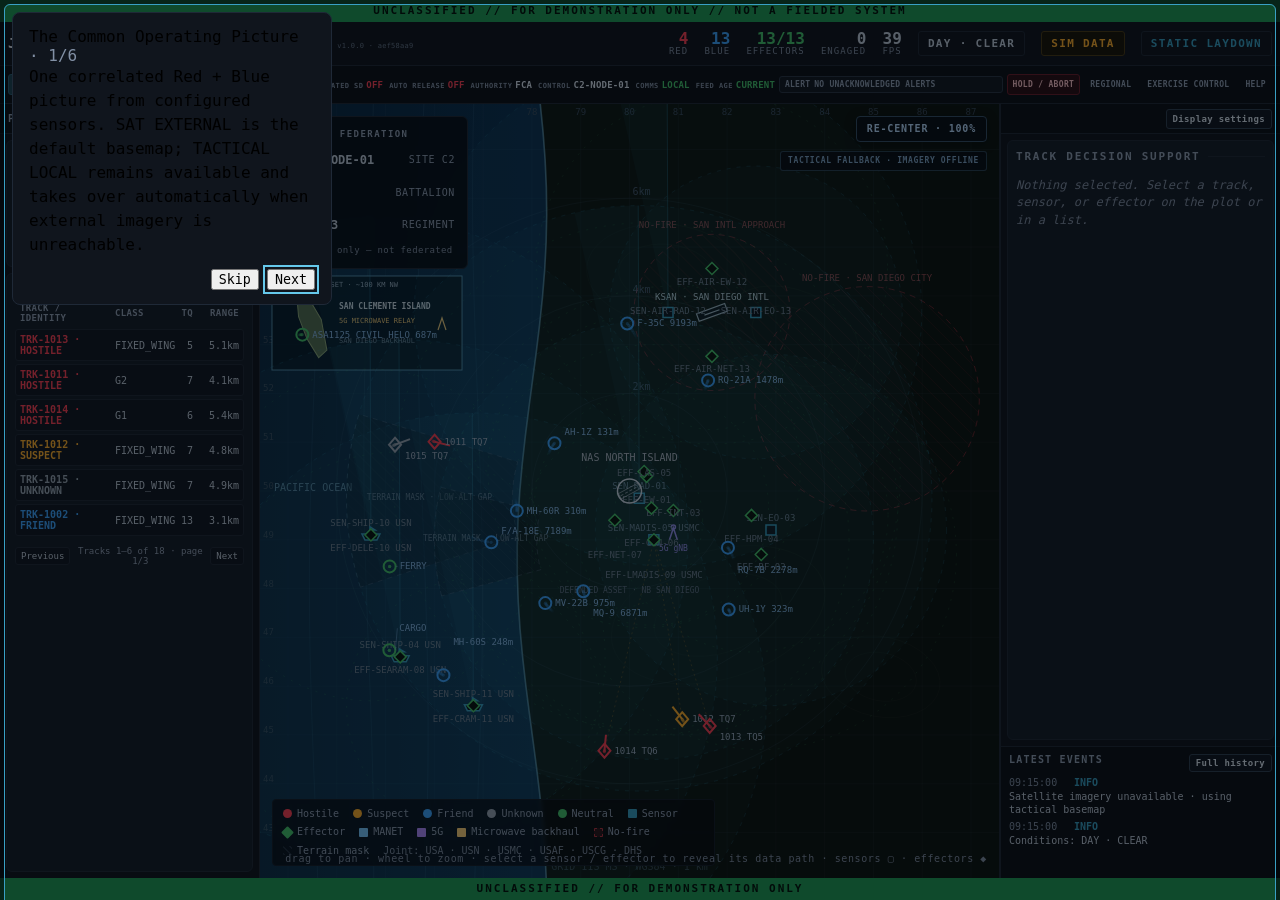
==== commit 7ee4fc77: "Distribute airport defenses and reveal selected data paths" ====
--- a/site/index.html
+++ b/site/index.html
@@ -1030,7 +1030,7 @@
       </div>
       <div class="fedhud" id="fedhud"></div>
       <div class="legend" id="legend"></div>
-      <div class="hint">drag to pan &middot; wheel to zoom &middot; select tracks / sensors / effectors &middot; sensors &#9634; &middot; effectors &#9670;</div>
+      <div class="hint">drag to pan &middot; wheel to zoom &middot; select a sensor / effector to reveal its data path &middot; sensors &#9634; &middot; effectors &#9670;</div>
     </div>
 
     <aside class="rail rail-right" aria-label="Decision-support wing">
@@ -1057,13 +1057,14 @@
             </div>
           </div>
           <div class="field" style="margin-top:10px;margin-bottom:0">
-            <label>Data transport</label>
+            <label>Selected data path</label>
             <div class="seg" id="transSeg">
               <button data-v="BOTH" aria-pressed="true">BOTH</button>
               <button data-v="MANET">MANET</button>
               <button data-v="5G">5G</button>
-              <button data-v="OFF">OFF</button>
+              <button data-v="OFF">HIDE</button>
             </div>
+            <div class="meta" style="margin-top:5px">Lines stay hidden until a system or network node is selected.</div>
           </div>
           <div class="field" style="margin-top:10px;margin-bottom:0">
             <label>Basemap</label>
@@ -1331,8 +1332,8 @@
           <div><b>Operator wings</b> &mdash; priority tracks and posture stay on the left, decision support stays on the right, and the complete AO scales into the center map. Both wings are no-scroll glance views.</div>
           <div><b>San Diego airport</b> &mdash; notional KSAN arrivals/departures publish synthetic Mode-S / ADS-B callsign, ICAO address, squawk, quality, altitude, speed, and flight-plan fields. Nearby airport-defense effectors are soft-kill / capture demonstrations inside no-fire constraints.</div>
           <div><b>San Clemente link</b> &mdash; the San Diego map includes a visible off-scale island inset where the labeled 5G microwave backhaul terminates. It is illustrative communications symbology, not real infrastructure or coverage.</div>
-          <div><b>5G node details</b> &mdash; select a purple gNB or POP to open its contextual network card; select it again or click elsewhere to dismiss it.</div>
-          <div><b>Airport defense</b> &mdash; every scenario airport has arriving/departing transponder traffic, nearby sensors, and soft-kill / capture effectors inside its no-fire constraints.</div>
+          <div><b>Data connections</b> &mdash; links are hidden by default to keep the map clear. Select a sensor or effector to reveal only its route to the shared COP, or select a purple gNB / POP to reveal its bounded backhaul path and contextual network card. Click elsewhere to clear the path.</div>
+          <div><b>Airport defense</b> &mdash; every scenario airport has arriving/departing transponder traffic plus sensors and soft-kill / capture effectors distributed around the airport perimeter inside its no-fire constraints.</div>
           <div><b>Washington NCR</b> &mdash; satellite-preferred regional view with illustrative protection around public federal landmarks, military installations, Northern Virginia sites, and Reagan National. All defense positions and capabilities are notional.</div>
           <div><b>El Paso border</b> &mdash; three labeled Border Patrol stations distribute paired sensors and non-kinetic effectors along the boundary.</div>
           <div><b>Norfolk maritime</b> &mdash; naval and commercial surface tracks share Hampton Roads; the 5G backbone terminates at a labeled terrestrial point on land.</div>
@@ -1511,8 +1512,8 @@
         { sensorId: "SEN-SHIP-04", sensorType: "RADAR", vendor: "Vendor J", service: "USN",  x: -4700, y: -3400,  range: 6500 },
         { sensorId: "SEN-SHIP-10", sensorType: "RADAR", vendor: "Vendor M", service: "USN",  x: -5300, y: -900,   range: 6500 },
         { sensorId: "SEN-SHIP-11", sensorType: "RADAR", vendor: "Vendor N", service: "USN",  x: -3200, y: -4400, range: 6000 },
-        { sensorId: "SEN-AIR-RAD-12", sensorType: "RADAR", vendor: "Vendor P", service: "USA", x: 2050, y: 3300, range: 5200, airportDefense: true },
-        { sensorId: "SEN-AIR-EO-13", sensorType: "EO_IR", vendor: "Vendor Q", service: "USA", x: 1150, y: 3900, range: 3000, airportDefense: true },
+        { sensorId: "SEN-AIR-RAD-12", sensorType: "RADAR", vendor: "Vendor P", service: "USA", x: 790, y: 3660, range: 5200, airportDefense: true, airportCode: "KSAN", airportPerimeter: "WEST" },
+        { sensorId: "SEN-AIR-EO-13", sensorType: "EO_IR", vendor: "Vendor Q", service: "USA", x: 2590, y: 3660, range: 3000, airportDefense: true, airportCode: "KSAN", airportPerimeter: "EAST" },
       ],
       effectors: [
         { effectorId: "EFF-EW-01",     effectorType: "EW_JAMMER",           vendor: "Vendor D", service: "USA",  x: 350,   y: 300,   maxRange: 5200, mag: 100, cap: 100, unit: "sec" },
@@ -1526,8 +1527,8 @@
         { effectorId: "EFF-LMADIS-09", effectorType: "EW_JAMMER",           vendor: "Vendor K", service: "USMC", x: 500,   y: -1000, maxRange: 4000, mag: 100, cap: 100, unit: "sec" },
         { effectorId: "EFF-DELE-10",   effectorType: "DIRECTED_ENERGY",     vendor: "Vendor M", service: "USN",  x: -5300, y: -900,   maxRange: 3400, mag: 100, cap: 100, unit: "%",   auto: true, weapon: "HELIOS DE" },
         { effectorId: "EFF-CRAM-11",   effectorType: "KINETIC_GUN",         vendor: "Vendor N", service: "USN",  x: -3200, y: -4400, maxRange: 2600, mag: 300, cap: 300, unit: "rds", auto: true, weapon: "C-RAM Phalanx" },
-        { effectorId: "EFF-AIR-EW-12", effectorType: "EW_JAMMER",           vendor: "Vendor P", service: "USA",  x: 2150, y: 3250, maxRange: 3600, mag: 100, cap: 100, unit: "sec", airportDefense: true },
-        { effectorId: "EFF-AIR-NET-13",effectorType: "NET_CAPTURE",         vendor: "Vendor Q", service: "USA",  x: 1200, y: 3900, maxRange: 1500, mag: 6, cap: 6, unit: "nets", airportDefense: true },
+        { effectorId: "EFF-AIR-EW-12", effectorType: "EW_JAMMER",           vendor: "Vendor P", service: "USA",  x: 1690, y: 4560, maxRange: 3600, mag: 100, cap: 100, unit: "sec", airportDefense: true, airportCode: "KSAN", airportPerimeter: "NORTH" },
+        { effectorId: "EFF-AIR-NET-13",effectorType: "NET_CAPTURE",         vendor: "Vendor Q", service: "USA",  x: 1690, y: 2760, maxRange: 1500, mag: 6, cap: 6, unit: "nets", airportDefense: true, airportCode: "KSAN", airportPerimeter: "SOUTH" },
       ],
       hubPair: { "SEN-RAD-01": "EFF-GUN-06", "SEN-EO-03": "EFF-LAS-05", "SEN-MADIS-05": "EFF-LMADIS-09" },
       blue: [
@@ -1603,20 +1604,20 @@
         { x: 2850, y: 900, r: 1300, label: "MIRAMAR APPROACH" },
       ],
       sensors: [
-        { sensorId: "SEN-MIR-RAD-30", sensorType: "RADAR", vendor: "Vendor W", service: "USMC", x: -530, y: -470, range: 6000, protectedSite: true, airportDefense: true },
-        { sensorId: "SEN-MIR-RF-31", sensorType: "RF", vendor: "Vendor X", service: "USMC", x: 170, y: 430, range: 5200, protectedSite: true, airportDefense: true },
-        { sensorId: "SEN-MIR-EO-32", sensorType: "EO_IR", vendor: "Vendor Y", service: "USMC", x: 620, y: -270, range: 3600, protectedSite: true, airportDefense: true },
+        { sensorId: "SEN-MIR-RAD-30", sensorType: "RADAR", vendor: "Vendor W", service: "USMC", x: -950, y: 0, range: 6000, protectedSite: true, airportDefense: true, airportCode: "KNKX", airportPerimeter: "WEST" },
+        { sensorId: "SEN-MIR-RF-31", sensorType: "RF", vendor: "Vendor X", service: "USMC", x: 475, y: 823, range: 5200, protectedSite: true, airportDefense: true, airportCode: "KNKX", airportPerimeter: "NORTHEAST" },
+        { sensorId: "SEN-MIR-EO-32", sensorType: "EO_IR", vendor: "Vendor Y", service: "USMC", x: 475, y: -823, range: 3600, protectedSite: true, airportDefense: true, airportCode: "KNKX", airportPerimeter: "SOUTHEAST" },
         { sensorId: "SEN-MIR-GAP-33", sensorType: "RADAR", vendor: "Vendor Z", service: "USMC", x: 2500, y: 1700, range: 4600, protectedSite: true },
         { sensorId: "SEN-OFF-RAD-40", sensorType: "RADAR", vendor: "Vendor J", service: "USN", x: -17000, y: -1000, range: 14000, offshore: true },
         { sensorId: "SEN-OFF-RAD-41", sensorType: "RADAR", vendor: "Vendor M", service: "USN", x: -18500, y: 2500, range: 13000, offshore: true },
       ],
       effectors: [
-        { effectorId: "EFF-MIR-EW-30", effectorType: "EW_JAMMER", vendor: "Vendor W", service: "USMC", x: -480, y: -370, maxRange: 5200, mag: 100, cap: 100, unit: "sec", protectedSite: true, airportDefense: true },
+        { effectorId: "EFF-MIR-EW-30", effectorType: "EW_JAMMER", vendor: "Vendor W", service: "USMC", x: 0, y: 950, maxRange: 5200, mag: 100, cap: 100, unit: "sec", protectedSite: true, airportDefense: true, airportCode: "KNKX", airportPerimeter: "NORTH" },
         { effectorId: "EFF-MIR-RF-31", effectorType: "RF_TAKEOVER", vendor: "Vendor X", service: "USMC", x: 70, y: 480, maxRange: 4300, mag: 100, cap: 100, unit: "sec", protectedSite: true },
         { effectorId: "EFF-MIR-INT-32", effectorType: "KINETIC_INTERCEPTOR", vendor: "Vendor Y", service: "USMC", x: 520, y: -70, maxRange: 5200, mag: 10, cap: 10, unit: "rounds", protectedSite: true },
         { effectorId: "EFF-MIR-DE-33", effectorType: "DIRECTED_ENERGY", vendor: "Vendor Z", service: "USMC", x: -80, y: -720, maxRange: 3600, mag: 100, cap: 100, unit: "%", protectedSite: true },
         { effectorId: "EFF-MIR-GUN-34", effectorType: "KINETIC_GUN", vendor: "Vendor W", service: "USMC", x: 820, y: 430, maxRange: 2600, mag: 300, cap: 300, unit: "rds", protectedSite: true },
-        { effectorId: "EFF-MIR-NET-35", effectorType: "NET_CAPTURE", vendor: "Vendor X", service: "USMC", x: -730, y: 130, maxRange: 1800, mag: 8, cap: 8, unit: "nets", protectedSite: true, airportDefense: true },
+        { effectorId: "EFF-MIR-NET-35", effectorType: "NET_CAPTURE", vendor: "Vendor X", service: "USMC", x: 0, y: -950, maxRange: 1800, mag: 8, cap: 8, unit: "nets", protectedSite: true, airportDefense: true, airportCode: "KNKX", airportPerimeter: "SOUTH" },
         { effectorId: "EFF-OFF-SEARAM-40", effectorType: "KINETIC_INTERCEPTOR", vendor: "Vendor J", service: "USN", x: -17000, y: -1000, maxRange: 12500, mag: 11, cap: 11, unit: "rounds", auto: true, weapon: "SeaRAM", offshore: true },
         { effectorId: "EFF-OFF-HELIOS-41", effectorType: "DIRECTED_ENERGY", vendor: "Vendor M", service: "USN", x: -18500, y: 2500, maxRange: 7000, mag: 100, cap: 100, unit: "%", auto: true, weapon: "HELIOS DE", offshore: true },
         { effectorId: "EFF-OFF-CIWS-42", effectorType: "KINETIC_GUN", vendor: "Vendor N", service: "USN", x: -16000, y: -3500, maxRange: 5200, mag: 300, cap: 300, unit: "rds", auto: true, weapon: "C-RAM Phalanx", offshore: true },
@@ -1675,8 +1676,8 @@
         { sensorId: "SEN-BP-RF-10", sensorType: "RF",    vendor: "Vendor R", service: "DHS", x: -4470, y: -1810, range: 3600, borderStation: true },
         { sensorId: "SEN-BP-RAD-11",sensorType: "RADAR", vendor: "Vendor S", service: "DHS", x: -170,  y: -1810, range: 4400, borderStation: true },
         { sensorId: "SEN-BP-EO-12", sensorType: "EO_IR", vendor: "Vendor T", service: "DHS", x: 4130,  y: -1810, range: 3000, borderStation: true },
-        { sensorId: "SEN-KELP-RAD-20", sensorType: "RADAR", vendor: "Vendor U", service: "USA", x: 2450, y: -550, range: 5000, airportDefense: true },
-        { sensorId: "SEN-KELP-EO-21",  sensorType: "EO_IR", vendor: "Vendor V", service: "USA", x: 3250, y: -950, range: 2800, airportDefense: true },
+        { sensorId: "SEN-KELP-RAD-20", sensorType: "RADAR", vendor: "Vendor U", service: "USA", x: 1950, y: -750, range: 5000, airportDefense: true, airportCode: "KELP", airportPerimeter: "WEST" },
+        { sensorId: "SEN-KELP-EO-21",  sensorType: "EO_IR", vendor: "Vendor V", service: "USA", x: 3750, y: -750, range: 2800, airportDefense: true, airportCode: "KELP", airportPerimeter: "EAST" },
       ],
       effectors: [
         { effectorId: "EFF-EW-01",     effectorType: "EW_JAMMER",           vendor: "Vendor D", service: "USA",  x: 350,   y: 200,   maxRange: 5200, mag: 100, cap: 100, unit: "sec" },
@@ -1690,8 +1691,8 @@
         { effectorId: "EFF-BP-EW-10",  effectorType: "EW_JAMMER",           vendor: "Vendor R", service: "DHS", x: -4130, y: -1660, maxRange: 3200, mag: 100, cap: 100, unit: "sec", borderStation: true },
         { effectorId: "EFF-BP-RF-11",  effectorType: "RF_TAKEOVER",         vendor: "Vendor S", service: "DHS", x: 170,   y: -1660, maxRange: 3000, mag: 100, cap: 100, unit: "sec", borderStation: true },
         { effectorId: "EFF-BP-NET-12", effectorType: "NET_CAPTURE",         vendor: "Vendor T", service: "DHS", x: 4470,  y: -1660, maxRange: 1500, mag: 6,   cap: 6,   unit: "nets", borderStation: true },
-        { effectorId: "EFF-KELP-EW-20",effectorType: "EW_JAMMER",           vendor: "Vendor U", service: "USA", x: 2500,  y: -500,  maxRange: 3400, mag: 100, cap: 100, unit: "sec", airportDefense: true },
-        { effectorId: "EFF-KELP-NET-21",effectorType: "NET_CAPTURE",        vendor: "Vendor V", service: "USA", x: 3200,  y: -1000, maxRange: 1500, mag: 6,   cap: 6,   unit: "nets", airportDefense: true },
+        { effectorId: "EFF-KELP-EW-20",effectorType: "EW_JAMMER",           vendor: "Vendor U", service: "USA", x: 2850,  y: 150,  maxRange: 3400, mag: 100, cap: 100, unit: "sec", airportDefense: true, airportCode: "KELP", airportPerimeter: "NORTH" },
+        { effectorId: "EFF-KELP-NET-21",effectorType: "NET_CAPTURE",        vendor: "Vendor V", service: "USA", x: 2850,  y: -1650, maxRange: 1500, mag: 6,   cap: 6,   unit: "nets", airportDefense: true, airportCode: "KELP", airportPerimeter: "SOUTH / U.S. SIDE" },
       ],
       hubPair: { "SEN-RAD-01": "EFF-GUN-06", "SEN-EO-03": "EFF-LAS-05", "SEN-MADIS-05": "EFF-LMADIS-09" },
       blue: [
@@ -1748,8 +1749,8 @@
         { sensorId: "SEN-SHIP-04",  sensorType: "RADAR", vendor: "Vendor J", service: "USN",  x: -4800, y: -2600, range: 6500 },
         { sensorId: "SEN-SHIP-10",  sensorType: "RADAR", vendor: "Vendor M", service: "USN",  x: -5200, y: 1100,  range: 6500 },
         { sensorId: "SEN-AF-11",    sensorType: "RADAR", vendor: "Vendor N", service: "USAF", x: 3300,  y: 2200,  range: 6000 },
-        { sensorId: "SEN-KORF-RAD-20", sensorType: "RADAR", vendor: "Vendor U", service: "USA", x: 2650, y: 2800, range: 5000, airportDefense: true },
-        { sensorId: "SEN-KORF-EO-21",  sensorType: "EO_IR", vendor: "Vendor V", service: "USA", x: 3350, y: 3200, range: 2800, airportDefense: true },
+        { sensorId: "SEN-KORF-RAD-20", sensorType: "RADAR", vendor: "Vendor U", service: "USA", x: 2100, y: 3000, range: 5000, airportDefense: true, airportCode: "KORF", airportPerimeter: "WEST" },
+        { sensorId: "SEN-KORF-EO-21",  sensorType: "EO_IR", vendor: "Vendor V", service: "USA", x: 3900, y: 3000, range: 2800, airportDefense: true, airportCode: "KORF", airportPerimeter: "EAST" },
       ],
       effectors: [
         { effectorId: "EFF-EW-01",     effectorType: "EW_JAMMER",           vendor: "Vendor D", service: "USN",  x: 250,   y: 300,   maxRange: 5200, mag: 100, cap: 100, unit: "sec" },
@@ -1761,8 +1762,8 @@
         { effectorId: "EFF-NET-07",    effectorType: "NET_CAPTURE",         vendor: "Vendor I", service: "USMC", x: 650,   y: -1100, maxRange: 1800, mag: 6,   cap: 6,   unit: "nets" },
         { effectorId: "EFF-SEARAM-08", effectorType: "KINETIC_INTERCEPTOR", vendor: "Vendor J", service: "USN",  x: -4800, y: -2600, maxRange: 4200, mag: 11,  cap: 11,  unit: "rounds", auto: true, weapon: "SeaRAM" },
         { effectorId: "EFF-DELE-10",   effectorType: "DIRECTED_ENERGY",     vendor: "Vendor M", service: "USN",  x: -5200, y: 1100,  maxRange: 3400, mag: 100, cap: 100, unit: "%", auto: true, weapon: "HELIOS DE" },
-        { effectorId: "EFF-KORF-EW-20",effectorType: "EW_JAMMER",           vendor: "Vendor U", service: "USA",  x: 2700, y: 2750, maxRange: 3400, mag: 100, cap: 100, unit: "sec", airportDefense: true },
-        { effectorId: "EFF-KORF-NET-21",effectorType: "NET_CAPTURE",        vendor: "Vendor V", service: "USA",  x: 3300, y: 3250, maxRange: 1500, mag: 6, cap: 6, unit: "nets", airportDefense: true },
+        { effectorId: "EFF-KORF-EW-20",effectorType: "EW_JAMMER",           vendor: "Vendor U", service: "USA",  x: 3000, y: 3900, maxRange: 3400, mag: 100, cap: 100, unit: "sec", airportDefense: true, airportCode: "KORF", airportPerimeter: "NORTH" },
+        { effectorId: "EFF-KORF-NET-21",effectorType: "NET_CAPTURE",        vendor: "Vendor V", service: "USA",  x: 3000, y: 2100, maxRange: 1500, mag: 6, cap: 6, unit: "nets", airportDefense: true, airportCode: "KORF", airportPerimeter: "SOUTH" },
       ],
       hubPair: { "SEN-RAD-01": "EFF-GUN-06", "SEN-EO-03": "EFF-HPM-04", "SEN-RF-05": "EFF-RF-02" },
       blue: [
@@ -1899,8 +1900,8 @@
         { sensorId: "SEN-PENT-RF-07", sensorType: "RF", vendor: "Vendor G", service: "USSF", x: -1300, y: -3200, range: 9500, protectedSite: true },
         { sensorId: "SEN-JBM-RAD-08", sensorType: "RADAR", vendor: "Vendor H", service: "USA", x: -3900, y: -1800, range: 10000, protectedSite: true },
         { sensorId: "SEN-JBM-EO-09", sensorType: "EO_IR", vendor: "Vendor I", service: "USMC", x: -3400, y: -2400, range: 5500, protectedSite: true },
-        { sensorId: "SEN-DCA-RAD-10", sensorType: "RADAR", vendor: "Vendor J", service: "USA", x: -500, y: -5000, range: 11000, airportDefense: true },
-        { sensorId: "SEN-DCA-EO-11", sensorType: "EO_IR", vendor: "Vendor K", service: "USA", x: 300, y: -5400, range: 6000, airportDefense: true },
+        { sensorId: "SEN-DCA-RAD-10", sensorType: "RADAR", vendor: "Vendor J", service: "USA", x: -1420, y: -5200, range: 11000, airportDefense: true, airportCode: "KDCA", airportPerimeter: "WEST" },
+        { sensorId: "SEN-DCA-EO-11", sensorType: "EO_IR", vendor: "Vendor K", service: "USA", x: 780, y: -5200, range: 6000, airportDefense: true, airportCode: "KDCA", airportPerimeter: "EAST" },
         { sensorId: "SEN-MCNAIR-RAD-12", sensorType: "RADAR", vendor: "Vendor L", service: "USA", x: 1700, y: -3500, range: 9000, protectedSite: true },
         { sensorId: "SEN-ALEX-RAD-13", sensorType: "RADAR", vendor: "Vendor M", service: "USA", x: -6800, y: -7300, range: 12000, protectedSite: true },
         { sensorId: "SEN-ALEX-RF-14", sensorType: "RF", vendor: "Vendor N", service: "USSF", x: -6200, y: -7900, range: 10000, protectedSite: true },
@@ -1918,16 +1919,16 @@
         { sensorId: "SEN-ATL-EO-34", sensorType: "EO_IR", vendor: "Vendor AD", service: "USN", x: 90000, y: -25000, range: 22000, coastalInset: true, coastalSlot: 3, coastalSector: "CHESAPEAKE MOUTH" },
         { sensorId: "SEN-ATL-RAD-35", sensorType: "RADAR", vendor: "Vendor AE", service: "USAF", x: 108000, y: -52000, range: 48000, coastalInset: true, coastalSlot: 4, coastalSector: "VIRGINIA CAPES" },
         { sensorId: "SEN-ATL-RF-36", sensorType: "RF", vendor: "Vendor AF", service: "USN", x: 122000, y: -76000, range: 40000, coastalInset: true, coastalSlot: 5, coastalSector: "ATLANTIC SOUTH" },
-        { sensorId: "SEN-IAD-RAD-40", sensorType: "RADAR", vendor: "Vendor AI", service: "USA", x: -36700, y: 6500, range: 16000, airportDefense: true, airportInset: true, airportSlot: 0, airportNode: 0, airportCode: "KIAD" },
-        { sensorId: "SEN-IAD-EO-41", sensorType: "EO_IR", vendor: "Vendor AJ", service: "USA", x: -35900, y: 5900, range: 7000, airportDefense: true, airportInset: true, airportSlot: 0, airportNode: 1, airportCode: "KIAD" },
-        { sensorId: "SEN-BWI-RAD-42", sensorType: "RADAR", vendor: "Vendor AK", service: "USA", x: 31400, y: 31200, range: 16000, airportDefense: true, airportInset: true, airportSlot: 1, airportNode: 0, airportCode: "KBWI" },
-        { sensorId: "SEN-BWI-EO-43", sensorType: "EO_IR", vendor: "Vendor AL", service: "USA", x: 32200, y: 30600, range: 7000, airportDefense: true, airportInset: true, airportSlot: 1, airportNode: 1, airportCode: "KBWI" },
-        { sensorId: "SEN-HEF-RAD-44", sensorType: "RADAR", vendor: "Vendor AM", service: "USA", x: -41900, y: -19300, range: 14000, airportDefense: true, airportInset: true, airportSlot: 2, airportNode: 0, airportCode: "KHEF" },
-        { sensorId: "SEN-HEF-EO-45", sensorType: "EO_IR", vendor: "Vendor AN", service: "USA", x: -41100, y: -19900, range: 6500, airportDefense: true, airportInset: true, airportSlot: 2, airportNode: 1, airportCode: "KHEF" },
-        { sensorId: "SEN-CGS-RAD-46", sensorType: "RADAR", vendor: "Vendor AP", service: "USA", x: 10700, y: 13200, range: 12000, airportDefense: true, airportInset: true, airportSlot: 3, airportNode: 0, airportCode: "KCGS" },
-        { sensorId: "SEN-CGS-EO-47", sensorType: "EO_IR", vendor: "Vendor AQ", service: "USA", x: 11500, y: 12600, range: 6000, airportDefense: true, airportInset: true, airportSlot: 3, airportNode: 1, airportCode: "KCGS" },
-        { sensorId: "SEN-GAI-RAD-48", sensorType: "RADAR", vendor: "Vendor AR", service: "USA", x: -19500, y: 27300, range: 13000, airportDefense: true, airportInset: true, airportSlot: 4, airportNode: 0, airportCode: "KGAI" },
-        { sensorId: "SEN-GAI-EO-49", sensorType: "EO_IR", vendor: "Vendor AS", service: "USA", x: -18700, y: 26700, range: 6200, airportDefense: true, airportInset: true, airportSlot: 4, airportNode: 1, airportCode: "KGAI" },
+        { sensorId: "SEN-IAD-RAD-40", sensorType: "RADAR", vendor: "Vendor AI", service: "USA", x: -37400, y: 6200, range: 16000, airportDefense: true, airportInset: true, airportSlot: 0, airportNode: 0, airportCode: "KIAD", airportPerimeter: "WEST" },
+        { sensorId: "SEN-IAD-EO-41", sensorType: "EO_IR", vendor: "Vendor AJ", service: "USA", x: -35200, y: 6200, range: 7000, airportDefense: true, airportInset: true, airportSlot: 0, airportNode: 1, airportCode: "KIAD", airportPerimeter: "EAST" },
+        { sensorId: "SEN-BWI-RAD-42", sensorType: "RADAR", vendor: "Vendor AK", service: "USA", x: 30700, y: 30900, range: 16000, airportDefense: true, airportInset: true, airportSlot: 1, airportNode: 0, airportCode: "KBWI", airportPerimeter: "WEST" },
+        { sensorId: "SEN-BWI-EO-43", sensorType: "EO_IR", vendor: "Vendor AL", service: "USA", x: 32900, y: 30900, range: 7000, airportDefense: true, airportInset: true, airportSlot: 1, airportNode: 1, airportCode: "KBWI", airportPerimeter: "EAST" },
+        { sensorId: "SEN-HEF-RAD-44", sensorType: "RADAR", vendor: "Vendor AM", service: "USA", x: -42400, y: -19600, range: 14000, airportDefense: true, airportInset: true, airportSlot: 2, airportNode: 0, airportCode: "KHEF", airportPerimeter: "WEST" },
+        { sensorId: "SEN-HEF-EO-45", sensorType: "EO_IR", vendor: "Vendor AN", service: "USA", x: -40600, y: -19600, range: 6500, airportDefense: true, airportInset: true, airportSlot: 2, airportNode: 1, airportCode: "KHEF", airportPerimeter: "EAST" },
+        { sensorId: "SEN-CGS-RAD-46", sensorType: "RADAR", vendor: "Vendor AP", service: "USA", x: 10400, y: 12900, range: 12000, airportDefense: true, airportInset: true, airportSlot: 3, airportNode: 0, airportCode: "KCGS", airportPerimeter: "WEST" },
+        { sensorId: "SEN-CGS-EO-47", sensorType: "EO_IR", vendor: "Vendor AQ", service: "USA", x: 11800, y: 12900, range: 6000, airportDefense: true, airportInset: true, airportSlot: 3, airportNode: 1, airportCode: "KCGS", airportPerimeter: "EAST" },
+        { sensorId: "SEN-GAI-RAD-48", sensorType: "RADAR", vendor: "Vendor AR", service: "USA", x: -19900, y: 27000, range: 13000, airportDefense: true, airportInset: true, airportSlot: 4, airportNode: 0, airportCode: "KGAI", airportPerimeter: "WEST" },
+        { sensorId: "SEN-GAI-EO-49", sensorType: "EO_IR", vendor: "Vendor AS", service: "USA", x: -18300, y: 27000, range: 6200, airportDefense: true, airportInset: true, airportSlot: 4, airportNode: 1, airportCode: "KGAI", airportPerimeter: "EAST" },
       ],
       effectors: [
         { effectorId: "EFF-NCR-EW-01", effectorType: "EW_JAMMER", vendor: "Vendor A", service: "USA", x: -100, y: 200, maxRange: 12000, mag: 100, cap: 100, unit: "sec", protectedSite: true },
@@ -1941,8 +1942,8 @@
         { effectorId: "EFF-JBM-EW-09", effectorType: "EW_JAMMER", vendor: "Vendor H", service: "USA", x: -3800, y: -1800, maxRange: 8500, mag: 100, cap: 100, unit: "sec", protectedSite: true },
         { effectorId: "EFF-JBM-RF-10", effectorType: "RF_TAKEOVER", vendor: "Vendor I", service: "USMC", x: -3300, y: -2400, maxRange: 7800, mag: 100, cap: 100, unit: "sec", protectedSite: true },
         { effectorId: "EFF-JBM-NET-11", effectorType: "NET_CAPTURE", vendor: "Vendor H", service: "USA", x: -4200, y: -2200, maxRange: 2300, mag: 10, cap: 10, unit: "nets", protectedSite: true },
-        { effectorId: "EFF-DCA-EW-12", effectorType: "EW_JAMMER", vendor: "Vendor J", service: "USA", x: -450, y: -5000, maxRange: 8500, mag: 100, cap: 100, unit: "sec", airportDefense: true },
-        { effectorId: "EFF-DCA-NET-13", effectorType: "NET_CAPTURE", vendor: "Vendor K", service: "USA", x: 250, y: -5500, maxRange: 2400, mag: 10, cap: 10, unit: "nets", airportDefense: true },
+        { effectorId: "EFF-DCA-EW-12", effectorType: "EW_JAMMER", vendor: "Vendor J", service: "USA", x: -320, y: -4100, maxRange: 8500, mag: 100, cap: 100, unit: "sec", airportDefense: true, airportCode: "KDCA", airportPerimeter: "NORTH" },
+        { effectorId: "EFF-DCA-NET-13", effectorType: "NET_CAPTURE", vendor: "Vendor K", service: "USA", x: -320, y: -6300, maxRange: 2400, mag: 10, cap: 10, unit: "nets", airportDefense: true, airportCode: "KDCA", airportPerimeter: "SOUTH" },
         { effectorId: "EFF-MCNAIR-EW-14", effectorType: "EW_JAMMER", vendor: "Vendor L", service: "USA", x: 1700, y: -3400, maxRange: 8200, mag: 100, cap: 100, unit: "sec", protectedSite: true },
         { effectorId: "EFF-MCNAIR-NET-15", effectorType: "NET_CAPTURE", vendor: "Vendor L", service: "USA", x: 2050, y: -3800, maxRange: 2200, mag: 10, cap: 10, unit: "nets", protectedSite: true },
         { effectorId: "EFF-ALEX-EW-16", effectorType: "EW_JAMMER", vendor: "Vendor M", service: "USA", x: -6800, y: -7300, maxRange: 8500, mag: 100, cap: 100, unit: "sec", protectedSite: true },
@@ -1968,16 +1969,16 @@
         { effectorId: "EFF-ATL-NET-36", effectorType: "NET_CAPTURE", vendor: "Vendor AF", service: "USN", x: 122000, y: -76000, maxRange: 3200, mag: 12, cap: 12, unit: "nets", coastalInset: true, coastalSlot: 5, coastalSector: "ATLANTIC SOUTH" },
         { effectorId: "EFF-ATL-EW-37", effectorType: "EW_JAMMER", vendor: "Vendor AG", service: "USCG", x: 105000, y: 12000, maxRange: 26000, mag: 100, cap: 100, unit: "sec", coastalInset: true, coastalSlot: 6, coastalSector: "MID-COAST RESERVE" },
         { effectorId: "EFF-ATL-INT-38", effectorType: "KINETIC_INTERCEPTOR", vendor: "Vendor AH", service: "USN", x: 116000, y: -36000, maxRange: 17000, mag: 18, cap: 18, unit: "rounds", coastalInset: true, coastalSlot: 7, coastalSector: "COASTAL RESERVE" },
-        { effectorId: "EFF-IAD-EW-40", effectorType: "EW_JAMMER", vendor: "Vendor AI", service: "USA", x: -36600, y: 6400, maxRange: 9000, mag: 100, cap: 100, unit: "sec", airportDefense: true, airportInset: true, airportSlot: 0, airportNode: 0, airportCode: "KIAD" },
-        { effectorId: "EFF-IAD-NET-41", effectorType: "NET_CAPTURE", vendor: "Vendor AJ", service: "USA", x: -35800, y: 6000, maxRange: 2600, mag: 10, cap: 10, unit: "nets", airportDefense: true, airportInset: true, airportSlot: 0, airportNode: 1, airportCode: "KIAD" },
-        { effectorId: "EFF-BWI-EW-42", effectorType: "EW_JAMMER", vendor: "Vendor AK", service: "USA", x: 31500, y: 31100, maxRange: 9000, mag: 100, cap: 100, unit: "sec", airportDefense: true, airportInset: true, airportSlot: 1, airportNode: 0, airportCode: "KBWI" },
-        { effectorId: "EFF-BWI-NET-43", effectorType: "NET_CAPTURE", vendor: "Vendor AL", service: "USA", x: 32100, y: 30700, maxRange: 2600, mag: 10, cap: 10, unit: "nets", airportDefense: true, airportInset: true, airportSlot: 1, airportNode: 1, airportCode: "KBWI" },
-        { effectorId: "EFF-HEF-EW-44", effectorType: "EW_JAMMER", vendor: "Vendor AM", service: "USA", x: -41800, y: -19400, maxRange: 8200, mag: 100, cap: 100, unit: "sec", airportDefense: true, airportInset: true, airportSlot: 2, airportNode: 0, airportCode: "KHEF" },
-        { effectorId: "EFF-HEF-NET-45", effectorType: "NET_CAPTURE", vendor: "Vendor AN", service: "USA", x: -41200, y: -19800, maxRange: 2400, mag: 8, cap: 8, unit: "nets", airportDefense: true, airportInset: true, airportSlot: 2, airportNode: 1, airportCode: "KHEF" },
-        { effectorId: "EFF-CGS-EW-46", effectorType: "EW_JAMMER", vendor: "Vendor AP", service: "USA", x: 10800, y: 13100, maxRange: 7600, mag: 100, cap: 100, unit: "sec", airportDefense: true, airportInset: true, airportSlot: 3, airportNode: 0, airportCode: "KCGS" },
-        { effectorId: "EFF-CGS-NET-47", effectorType: "NET_CAPTURE", vendor: "Vendor AQ", service: "USA", x: 11400, y: 12700, maxRange: 2200, mag: 8, cap: 8, unit: "nets", airportDefense: true, airportInset: true, airportSlot: 3, airportNode: 1, airportCode: "KCGS" },
-        { effectorId: "EFF-GAI-EW-48", effectorType: "EW_JAMMER", vendor: "Vendor AR", service: "USA", x: -19400, y: 27200, maxRange: 7800, mag: 100, cap: 100, unit: "sec", airportDefense: true, airportInset: true, airportSlot: 4, airportNode: 0, airportCode: "KGAI" },
-        { effectorId: "EFF-GAI-NET-49", effectorType: "NET_CAPTURE", vendor: "Vendor AS", service: "USA", x: -18800, y: 26800, maxRange: 2300, mag: 8, cap: 8, unit: "nets", airportDefense: true, airportInset: true, airportSlot: 4, airportNode: 1, airportCode: "KGAI" },
+        { effectorId: "EFF-IAD-EW-40", effectorType: "EW_JAMMER", vendor: "Vendor AI", service: "USA", x: -36300, y: 7300, maxRange: 9000, mag: 100, cap: 100, unit: "sec", airportDefense: true, airportInset: true, airportSlot: 0, airportNode: 0, airportCode: "KIAD", airportPerimeter: "NORTH" },
+        { effectorId: "EFF-IAD-NET-41", effectorType: "NET_CAPTURE", vendor: "Vendor AJ", service: "USA", x: -36300, y: 5100, maxRange: 2600, mag: 10, cap: 10, unit: "nets", airportDefense: true, airportInset: true, airportSlot: 0, airportNode: 1, airportCode: "KIAD", airportPerimeter: "SOUTH" },
+        { effectorId: "EFF-BWI-EW-42", effectorType: "EW_JAMMER", vendor: "Vendor AK", service: "USA", x: 31800, y: 32000, maxRange: 9000, mag: 100, cap: 100, unit: "sec", airportDefense: true, airportInset: true, airportSlot: 1, airportNode: 0, airportCode: "KBWI", airportPerimeter: "NORTH" },
+        { effectorId: "EFF-BWI-NET-43", effectorType: "NET_CAPTURE", vendor: "Vendor AL", service: "USA", x: 31800, y: 29800, maxRange: 2600, mag: 10, cap: 10, unit: "nets", airportDefense: true, airportInset: true, airportSlot: 1, airportNode: 1, airportCode: "KBWI", airportPerimeter: "SOUTH" },
+        { effectorId: "EFF-HEF-EW-44", effectorType: "EW_JAMMER", vendor: "Vendor AM", service: "USA", x: -41500, y: -18700, maxRange: 8200, mag: 100, cap: 100, unit: "sec", airportDefense: true, airportInset: true, airportSlot: 2, airportNode: 0, airportCode: "KHEF", airportPerimeter: "NORTH" },
+        { effectorId: "EFF-HEF-NET-45", effectorType: "NET_CAPTURE", vendor: "Vendor AN", service: "USA", x: -41500, y: -20500, maxRange: 2400, mag: 8, cap: 8, unit: "nets", airportDefense: true, airportInset: true, airportSlot: 2, airportNode: 1, airportCode: "KHEF", airportPerimeter: "SOUTH" },
+        { effectorId: "EFF-CGS-EW-46", effectorType: "EW_JAMMER", vendor: "Vendor AP", service: "USA", x: 11100, y: 13600, maxRange: 7600, mag: 100, cap: 100, unit: "sec", airportDefense: true, airportInset: true, airportSlot: 3, airportNode: 0, airportCode: "KCGS", airportPerimeter: "NORTH" },
+        { effectorId: "EFF-CGS-NET-47", effectorType: "NET_CAPTURE", vendor: "Vendor AQ", service: "USA", x: 11100, y: 12200, maxRange: 2200, mag: 8, cap: 8, unit: "nets", airportDefense: true, airportInset: true, airportSlot: 3, airportNode: 1, airportCode: "KCGS", airportPerimeter: "SOUTH" },
+        { effectorId: "EFF-GAI-EW-48", effectorType: "EW_JAMMER", vendor: "Vendor AR", service: "USA", x: -19100, y: 27800, maxRange: 7800, mag: 100, cap: 100, unit: "sec", airportDefense: true, airportInset: true, airportSlot: 4, airportNode: 0, airportCode: "KGAI", airportPerimeter: "NORTH" },
+        { effectorId: "EFF-GAI-NET-49", effectorType: "NET_CAPTURE", vendor: "Vendor AS", service: "USA", x: -19100, y: 26200, maxRange: 2300, mag: 8, cap: 8, unit: "nets", airportDefense: true, airportInset: true, airportSlot: 4, airportNode: 1, airportCode: "KGAI", airportPerimeter: "SOUTH" },
       ],
       hubPair: { "SEN-NCR-RAD-01": "EFF-NCR-EW-01", "SEN-NCR-RF-02": "EFF-NCR-RF-02", "SEN-NCR-EO-03": "EFF-NCR-NET-03", "SEN-JBA-RAD-15": "EFF-JBA-INT-21", "SEN-BEL-RAD-19": "EFF-BEL-INT-27" },
       blue: [
@@ -2120,10 +2121,10 @@
         { sensorId: "SEN-C2-EO-11", sensorType: "EO_IR", vendor: "Vendor R", service: "USA", x: 5000, y: 8800, range: 6500, protectedSite: true },
         { sensorId: "SEN-SOUTH-RAD-18", sensorType: "RADAR", vendor: "Vendor S", service: "USA", x: -9000, y: -18800, range: 15000, protectedSite: true },
         { sensorId: "SEN-SOUTH-RF-19", sensorType: "RF", vendor: "Vendor T", service: "USMC", x: -11800, y: -17200, range: 12000, protectedSite: true },
-        { sensorId: "SEN-PGUM-RAD-20", sensorType: "RADAR", vendor: "Vendor U", service: "USA", x: -150, y: 4250, range: 9500, airportDefense: true },
-        { sensorId: "SEN-PGUM-EO-21", sensorType: "EO_IR", vendor: "Vendor V", service: "USA", x: 900, y: 4650, range: 5200, airportDefense: true },
-        { sensorId: "SEN-PGUM-RF-22", sensorType: "RF", vendor: "Vendor U", service: "USA", x: 1250, y: 3750, range: 8200, airportDefense: true },
-        { sensorId: "SEN-PGUM-GAP-23", sensorType: "RADAR", vendor: "Vendor V", service: "USA", x: -1150, y: 5050, range: 7600, airportDefense: true },
+        { sensorId: "SEN-PGUM-RAD-20", sensorType: "RADAR", vendor: "Vendor U", service: "USA", x: -729, y: 4414, range: 9500, airportDefense: true, airportCode: "PGUM", airportPerimeter: "WEST" },
+        { sensorId: "SEN-PGUM-EO-21", sensorType: "EO_IR", vendor: "Vendor V", service: "USA", x: 1471, y: 4414, range: 5200, airportDefense: true, airportCode: "PGUM", airportPerimeter: "EAST" },
+        { sensorId: "SEN-PGUM-RF-22", sensorType: "RF", vendor: "Vendor U", service: "USA", x: 371, y: 5514, range: 8200, airportDefense: true, airportCode: "PGUM", airportPerimeter: "NORTH" },
+        { sensorId: "SEN-PGUM-GAP-23", sensorType: "RADAR", vendor: "Vendor V", service: "USA", x: 371, y: 3314, range: 7600, airportDefense: true, airportCode: "PGUM", airportPerimeter: "SOUTH" },
       ],
       effectors: [
         { effectorId: "EFF-EW-01", effectorType: "EW_JAMMER", vendor: "Vendor D", service: "USAF", x: 300, y: 450, maxRange: 11000, mag: 100, cap: 100, unit: "sec" },
@@ -2153,10 +2154,10 @@
         { effectorId: "EFF-C2-DE-15", effectorType: "DIRECTED_ENERGY", vendor: "Vendor R", service: "USA", x: 5000, y: 8700, maxRange: 6000, mag: 100, cap: 100, unit: "%", protectedSite: true },
         { effectorId: "EFF-SOUTH-EW-28", effectorType: "EW_JAMMER", vendor: "Vendor S", service: "USA", x: -9000, y: -18700, maxRange: 9000, mag: 100, cap: 100, unit: "sec", protectedSite: true },
         { effectorId: "EFF-SOUTH-INT-29", effectorType: "KINETIC_INTERCEPTOR", vendor: "Vendor T", service: "USMC", x: -11600, y: -17300, maxRange: 9000, mag: 12, cap: 12, unit: "rounds", protectedSite: true },
-        { effectorId: "EFF-PGUM-EW-20", effectorType: "EW_JAMMER", vendor: "Vendor U", service: "USA", x: -50, y: 4300, maxRange: 8000, mag: 100, cap: 100, unit: "sec", airportDefense: true },
-        { effectorId: "EFF-PGUM-NET-21", effectorType: "NET_CAPTURE", vendor: "Vendor V", service: "USA", x: 850, y: 4700, maxRange: 2400, mag: 8, cap: 8, unit: "nets", airportDefense: true },
-        { effectorId: "EFF-PGUM-RF-30", effectorType: "RF_TAKEOVER", vendor: "Vendor U", service: "USA", x: 1250, y: 3850, maxRange: 7200, mag: 100, cap: 100, unit: "sec", airportDefense: true },
-        { effectorId: "EFF-PGUM-NET-31", effectorType: "NET_CAPTURE", vendor: "Vendor V", service: "USA", x: -1100, y: 5000, maxRange: 2400, mag: 8, cap: 8, unit: "nets", airportDefense: true },
+        { effectorId: "EFF-PGUM-EW-20", effectorType: "EW_JAMMER", vendor: "Vendor U", service: "USA", x: -407, y: 5192, maxRange: 8000, mag: 100, cap: 100, unit: "sec", airportDefense: true, airportCode: "PGUM", airportPerimeter: "NORTHWEST" },
+        { effectorId: "EFF-PGUM-NET-21", effectorType: "NET_CAPTURE", vendor: "Vendor V", service: "USA", x: 1149, y: 5192, maxRange: 2400, mag: 8, cap: 8, unit: "nets", airportDefense: true, airportCode: "PGUM", airportPerimeter: "NORTHEAST" },
+        { effectorId: "EFF-PGUM-RF-30", effectorType: "RF_TAKEOVER", vendor: "Vendor U", service: "USA", x: 1149, y: 3636, maxRange: 7200, mag: 100, cap: 100, unit: "sec", airportDefense: true, airportCode: "PGUM", airportPerimeter: "SOUTHEAST" },
+        { effectorId: "EFF-PGUM-NET-31", effectorType: "NET_CAPTURE", vendor: "Vendor V", service: "USA", x: -407, y: 3636, maxRange: 2400, mag: 8, cap: 8, unit: "nets", airportDefense: true, airportCode: "PGUM", airportPerimeter: "SOUTHWEST" },
       ],
       hubPair: { "SEN-RAD-01": "EFF-GUN-05", "SEN-EO-03": "EFF-DE-04", "SEN-RF-02": "EFF-RF-02" },
       blue: [
@@ -2273,8 +2274,9 @@
     echelon: { bn: false, rgt: false },     // up-echelon federation state
     arch: "NETWORKED",                       // NETWORKED | HUB (any-shooter vs legacy)
     coverage: null,                          // cached {netPct, hubPct, gap:[{x,y}]}
-    transport: "BOTH",                       // BOTH | MANET | 5G | OFF (data transport overlay)
+    transport: "BOTH",                       // BOTH | MANET | 5G | OFF (selected data path; lines hidden without a selection)
     transportInfoOpen: false,                // contextual 5G node details, opened from the map
+    visibleDataRoute: null,                   // active contextual line: selected system or selected network node
     basemap: "SAT",                          // SAT default | TAC manual/offline fallback
     basemapExplicit: false,                  // query/manual selection overrides a scenario preference
     wx: "CLEAR",                             // CLEAR | WIND | RAIN (seeded per run)
@@ -2693,7 +2695,7 @@
   }
   const randi = (a, b) => a + Math.floor(rand() * (b - a + 1));
   const COP_VERSION = "1.0.0";    // human-readable application release
-  const COP_BUILD = "f5981bdb";   // stamped by scripts/build_cop.py (content hash)
+  const COP_BUILD = "aef58aa9";   // stamped by scripts/build_cop.py (content hash)
   $("appVersion").textContent = `v${COP_VERSION} · ${COP_BUILD}`;
   const IDENT_CODE = { HOSTILE: 0, SUSPECT: 1, FRIEND: 2, ASSUMED_FRIEND: 2, UNKNOWN: 3, NEUTRAL: 4 };
   const IDENT_COLOR = ["#ff4256", "#ffb02e", "#3da5ff", "#9aa7b5", "#46c66e"];
@@ -4427,7 +4429,7 @@
   }
   function airportInsetGeometry() {
     const coast = coastalInsetGeometry(), w = coast.w;
-    return { x: coast.x, y: coast.y + coast.h + 8, w, h: 132 };
+    return { x: coast.x, y: coast.y + coast.h + 8, w, h: 168 };
   }
   function coastalInsetPoint(kind, item) {
     const box = coastalInsetGeometry(), slot = Number(item.coastalSlot) || 0;
@@ -4436,7 +4438,9 @@
   }
   function airportInsetPoint(kind, item) {
     const box = airportInsetGeometry(), row = Number(item.airportSlot) || 0, node = Number(item.airportNode) || 0;
-    return { x: box.x + (kind === "sensor" ? 112 : 171) + node * 15, y: box.y + 52 + row * 15 };
+    const centerX = box.x + 157, centerY = box.y + 56 + row * 21;
+    if (kind === "sensor") return { x: centerX + (node ? 35 : -35), y: centerY };
+    return { x: centerX, y: centerY + (node ? 8 : -8) };
   }
   function systemScreenPoints(kind, item) {
     const points = [];
@@ -4495,14 +4499,18 @@
 
     ctx.fillStyle = "#9edcff"; ctx.font = "bold 8px " + MONO; ctx.fillText(SCN.airportScreen.label, airports.x + 9, airports.y + 14);
     ctx.fillStyle = "#718da4"; ctx.font = "7px " + MONO; ctx.fillText(SCN.airportScreen.note, airports.x + 9, airports.y + 27);
-    ctx.fillStyle = "#79bedf"; ctx.fillText("AIRPORT", airports.x + 9, airports.y + 40); ctx.fillText("SENSORS", airports.x + 96, airports.y + 40); ctx.fillText("EFFECTORS", airports.x + 153, airports.y + 40);
+    ctx.fillStyle = "#79bedf"; ctx.fillText("AIRPORT PERIMETER RINGS", airports.x + 9, airports.y + 40);
     for (const airport of (SCN.regionalAirports || [])) {
-      const slot = SCN.regionalAirports.indexOf(airport), y = airports.y + 54 + slot * 15;
-      ctx.fillStyle = "#b7cad8"; ctx.font = "bold 7px " + MONO; ctx.fillText(airport.code, airports.x + 9, y);
+      const slot = SCN.regionalAirports.indexOf(airport), centerX = airports.x + 157, centerY = airports.y + 56 + slot * 21;
+      ctx.fillStyle = "#b7cad8"; ctx.font = "bold 7px " + MONO; ctx.fillText(airport.code, airports.x + 9, centerY + 2);
+      ctx.strokeStyle = "rgba(121,190,223,0.42)"; ctx.lineWidth = 0.8;
+      ctx.beginPath(); ctx.ellipse(centerX, centerY, 45, 11, 0, 0, Math.PI * 2); ctx.stroke();
+      ctx.fillStyle = "rgba(180,204,220,0.22)"; ctx.strokeStyle = "rgba(205,225,238,0.68)";
+      ctx.fillRect(centerX - 13, centerY - 2, 26, 4); ctx.strokeRect(centerX - 13, centerY - 2, 26, 4);
     }
     for (const s of SENSORS.filter((x) => x.airportInset)) drawInsetSystemGlyph("sensor", s, airportInsetPoint("sensor", s));
     for (const e of S.effectors.filter((x) => x.airportInset)) drawInsetSystemGlyph("effector", e, airportInsetPoint("effector", e));
-    ctx.fillStyle = "#7993a8"; ctx.font = "7px " + MONO; ctx.fillText("SELECT ANY NODE FOR STATUS / MAGAZINE / LINK", airports.x + 9, airports.y + airports.h - 8);
+    ctx.fillStyle = "#7993a8"; ctx.font = "7px " + MONO; ctx.fillText("□ SENSOR  ◇ EFFECTOR  · SELECT TO SHOW LINK", airports.x + 9, airports.y + airports.h - 8);
     ctx.restore();
   }
 
@@ -4613,124 +4621,123 @@
     ctx.fillText(info.description || "NOTIONAL TERRESTRIAL NODE", boxX + bw / 2, boxY + 40);
   }
 
+  function selectedSystemRecord() {
+    if (!S.selectedAsset) return null;
+    const item = S.selectedAsset.kind === "sensor"
+      ? SENSORS.find((s) => s.sensorId === S.selectedAsset.id)
+      : S.effectors.find((e) => e.effectorId === S.selectedAsset.id);
+    return item ? { kind: S.selectedAsset.kind, item } : null;
+  }
+
   function drawScenarioDataMesh() {
     const mesh = SCN.dataMesh;
     if (!mesh || S.transport === "OFF") return;
     const gateways = mesh.gateways || [];
     if (!gateways.length) return;
     ctx.save();
-    // Hardened fiber ring between the joint gateways.
-    ctx.strokeStyle = "rgba(84,201,238,0.55)"; ctx.lineWidth = 2; ctx.setLineDash([]);
-    ctx.beginPath();
-    gateways.forEach((g, i) => { if (i) ctx.lineTo(sx(g.x), sy(g.y)); else ctx.moveTo(sx(g.x), sy(g.y)); });
-    ctx.closePath(); ctx.stroke();
+    const coreGateway = gateways.find((g) => g.name === "FEDERAL CORE") || gateways[0];
     for (const g of gateways) {
       const x = sx(g.x), y = sy(g.y);
       ctx.fillStyle = "rgba(6,24,35,0.95)"; ctx.strokeStyle = "#68d2ee"; ctx.lineWidth = 1.2;
       ctx.beginPath(); ctx.arc(x, y, 4, 0, Math.PI * 2); ctx.fill(); ctx.stroke();
     }
-
-    // Every local sensor and effector has a visible path to its nearest mesh
-    // gateway. Inset systems are connected through their own relay buses below.
-    const localSystems = SENSORS.filter((s) => !s.geometryUnknown && !s.coastalInset && !s.airportInset).map((item) => ({ item, kind: "sensor" }))
-      .concat(S.effectors.filter((e) => !e.geometryUnknown && !e.coastalInset && !e.airportInset).map((item) => ({ item, kind: "effector" })));
-    ctx.strokeStyle = "rgba(112,201,255,0.22)"; ctx.lineWidth = 0.8; ctx.setLineDash([2, 4]);
-    for (const { item } of localSystems) {
-      const gateway = gateways.slice().sort((a, b) => dist(item.x,item.y,a.x,a.y) - dist(item.x,item.y,b.x,b.y))[0];
-      ctx.beginPath(); ctx.moveTo(sx(item.x), sy(item.y)); ctx.lineTo(sx(gateway.x), sy(gateway.y)); ctx.stroke();
-    }
-
-    const drawInsetBus = (kind, items, busX, trunkY, gateway, color, pointFor) => {
-      if (!items.length) return;
-      ctx.strokeStyle = color; ctx.lineWidth = 1.3; ctx.setLineDash([7, 3]);
-      ctx.beginPath(); ctx.moveTo(sx(gateway.x), sy(gateway.y)); ctx.lineTo(busX, trunkY); ctx.stroke();
-      ctx.setLineDash([]); ctx.lineWidth = 1;
-      const points = items.map((item) => pointFor(kind, item));
-      const y0 = Math.min(...points.map((p) => p.y)) - 7, y1 = Math.max(...points.map((p) => p.y)) + 7;
-      ctx.beginPath(); ctx.moveTo(busX, y0); ctx.lineTo(busX, y1); ctx.stroke();
-      for (const p of points) { ctx.beginPath(); ctx.moveTo(busX, p.y); ctx.lineTo(p.x, p.y); ctx.stroke(); }
-    };
-    const coast = coastalInsetGeometry(), airports = airportInsetGeometry();
-    const coastGateway = gateways.find((g) => g.name === "JBA") || gateways[0];
-    const coreGateway = gateways.find((g) => g.name === "FEDERAL CORE") || gateways[0];
-    drawInsetBus("sensor", SENSORS.filter((s) => s.coastalInset), coast.x + 111, coast.y + coast.h / 2, coastGateway, "rgba(255,210,122,0.72)", coastalInsetPoint);
-    drawInsetBus("effector", S.effectors.filter((e) => e.coastalInset), coast.x + 111, coast.y + coast.h / 2, coastGateway, "rgba(255,210,122,0.72)", coastalInsetPoint);
-    drawInsetBus("sensor", SENSORS.filter((s) => s.airportInset), airports.x + 151, airports.y + airports.h / 2, coreGateway, "rgba(176,140,255,0.68)", airportInsetPoint);
-    drawInsetBus("effector", S.effectors.filter((e) => e.airportInset), airports.x + 151, airports.y + airports.h / 2, coreGateway, "rgba(176,140,255,0.68)", airportInsetPoint);
-    ctx.setLineDash([]);
     ctx.fillStyle = "#75cbe7"; ctx.font = "bold 8px " + MONO; ctx.textAlign = "center";
     ctx.fillText(mesh.label, sx(coreGateway.x), sy(coreGateway.y) - 13);
+
+    // Connection routes are intentionally contextual. The gateways and system
+    // boxes remain visible, but only the selected system's bounded route is drawn.
+    const selected = selectedSystemRecord();
+    if (selected) {
+      const { item, kind } = selected;
+      const gateway = item.coastalInset
+        ? gateways.find((g) => g.name === "JBA") || gateways[0]
+        : gateways.slice().sort((a, b) => dist(item.x, item.y, a.x, a.y) - dist(item.x, item.y, b.x, b.y))[0];
+      const source = item.airportInset ? airportInsetPoint(kind, item)
+        : item.coastalInset ? coastalInsetPoint(kind, item)
+        : { x: sx(item.x), y: sy(item.y) };
+      const route = [source];
+      if (item.airportInset) route.push({ x: airportInsetGeometry().x + airportInsetGeometry().w - 10, y: source.y });
+      if (item.coastalInset) route.push({ x: coastalInsetGeometry().x + coastalInsetGeometry().w - 10, y: source.y });
+      route.push({ x: sx(gateway.x), y: sy(gateway.y) });
+      if (gateway !== coreGateway) route.push({ x: sx(coreGateway.x), y: sy(coreGateway.y) });
+      ctx.strokeStyle = item.coastalInset ? "rgba(255,210,122,0.92)" : item.airportInset ? "rgba(176,140,255,0.92)" : "rgba(112,215,255,0.9)";
+      ctx.lineWidth = 1.8; ctx.setLineDash([7, 3]);
+      ctx.beginPath(); route.forEach((p, i) => { if (i) ctx.lineTo(p.x, p.y); else ctx.moveTo(p.x, p.y); }); ctx.stroke();
+      ctx.setLineDash([]);
+      S.visibleDataRoute = { kind: "system", id: selected.kind === "sensor" ? item.sensorId : item.effectorId, points: route.length,
+        bounded: route.every((p) => p.x >= 0 && p.x <= VIEW.w && p.y >= 0 && p.y <= VIEW.h) };
+    }
     ctx.restore();
   }
 
   // Data transport layer: MANET mesh among tactical nodes + a 5G gNB with backhaul.
   function drawTransports() {
     S.transportInfoRendered = false;
+    S.visibleDataRoute = null;
     if (S.transport === "OFF") return;
     drawScenarioDataMesh();
-    const nodes = [{ x: 0, y: 0 }]
-      .concat(SENSORS.filter((s) => !s.geometryUnknown && !s.coastalInset && !s.airportInset).map((s) => ({ x: s.x, y: s.y })))
-      .concat(S.effectors.filter((e) => !e.geometryUnknown && !e.coastalInset && !e.airportInset).map((e) => ({ x: e.x, y: e.y })));
-    if (S.transport === "BOTH" || S.transport === "MANET") {
+    const selected = selectedSystemRecord();
+    const selectedIsLocal = selected && !selected.item.coastalInset && !selected.item.airportInset;
+    const showManet = S.transport === "BOTH" || S.transport === "MANET";
+    const show5g = S.transport === "BOTH" || S.transport === "5G";
+    const gnb = SCN.gnb || { x: 900, y: -900 };
+    const gx = sx(gnb.x), gy = sy(gnb.y);
+
+    if (showManet && selectedIsLocal && !SCN.dataMesh) {
+      const ax = sx(selected.item.x), ay = sy(selected.item.y), bx = sx(0), by = sy(0);
       ctx.save();
       if (SCN.clipTransportToLand && traceScenarioLand()) ctx.clip();
-      ctx.strokeStyle = "rgba(120,200,255,0.16)"; ctx.lineWidth = 1; ctx.setLineDash([3, 4]);
+      ctx.strokeStyle = "rgba(120,210,255,0.88)"; ctx.lineWidth = 1.7; ctx.setLineDash([5, 4]);
+      ctx.beginPath(); ctx.moveTo(ax, ay); ctx.lineTo(bx, by); ctx.stroke();
       const pulse = (perf() / 1400) % 1;
-      for (let i = 0; i < nodes.length; i++) {
-        const near = nodes.map((n, j) => ({ j, d: i === j ? 1e12 : dist(nodes[i].x, nodes[i].y, n.x, n.y) }))
-          .sort((a, b) => a.d - b.d).slice(0, 2);
-        for (const { j } of near) {
-          const ax = sx(nodes[i].x), ay = sy(nodes[i].y), bx = sx(nodes[j].x), by = sy(nodes[j].y);
-          ctx.beginPath(); ctx.moveTo(ax, ay); ctx.lineTo(bx, by); ctx.stroke();
-          if (i < j) {  // one data pulse per edge
-            ctx.setLineDash([]);
-            ctx.fillStyle = "rgba(150,215,255,0.7)";
-            ctx.beginPath(); ctx.arc(ax + (bx - ax) * pulse, ay + (by - ay) * pulse, 1.6, 0, Math.PI * 2); ctx.fill();
-            ctx.setLineDash([3, 4]);
-          }
-        }
-      }
-      ctx.setLineDash([]);
-      ctx.fillStyle = "rgba(120,200,255,0.55)"; ctx.font = "8px " + MONO; ctx.textAlign = "left";
-      ctx.fillText("MANET MESH", sx(nodes[1].x) + 8, sy(nodes[1].y) + 14);
+      ctx.setLineDash([]); ctx.fillStyle = "rgba(150,225,255,0.9)";
+      ctx.beginPath(); ctx.arc(ax + (bx - ax) * pulse, ay + (by - ay) * pulse, 1.8, 0, Math.PI * 2); ctx.fill();
       ctx.restore();
-    }
-    if (S.transport === "BOTH" || S.transport === "5G") {
+      S.visibleDataRoute = { kind: "system", id: selected.kind === "sensor" ? selected.item.sensorId : selected.item.effectorId, points: 2 };
+    }
+
+    if (show5g) {
       ctx.save();
-      const gnb = SCN.gnb || { x: 900, y: -900 };
-      const gx = sx(gnb.x), gy = sy(gnb.y);
-      ctx.save();
-      if (SCN.clipTransportToLand && traceScenarioLand()) ctx.clip();
-      ctx.strokeStyle = "rgba(170,120,255,0.22)"; ctx.setLineDash([2, 5]); ctx.lineWidth = 1;
-      ctx.beginPath(); ctx.arc(gx, gy, 2600 * VIEW.scale, 0, Math.PI * 2); ctx.stroke(); ctx.setLineDash([]);
-      ctx.restore();
       ctx.strokeStyle = "#b08cff"; ctx.lineWidth = 1.5;
       ctx.beginPath(); ctx.moveTo(gx - 4, gy + 5); ctx.lineTo(gx, gy - 7); ctx.lineTo(gx + 4, gy + 5); ctx.stroke();
       ctx.beginPath(); ctx.arc(gx, gy - 8, 2, 0, Math.PI * 2); ctx.stroke();
       ctx.fillStyle = "#b08cff"; ctx.font = "8px " + MONO; ctx.textAlign = "center";
       ctx.fillText("5G gNB", gx, gy + 16);
-      // Scenario-specific terrestrial backhaul stays on land when a site is
-      // declared; otherwise the generic echelon connection leaves the top edge.
-      ctx.strokeStyle = "rgba(170,120,255,0.5)"; ctx.lineWidth = 1.4; ctx.setLineDash([6, 3]);
+
+      if (selectedIsLocal && !SCN.dataMesh) {
+        ctx.save();
+        if (SCN.clipTransportToLand && traceScenarioLand()) ctx.clip();
+        ctx.strokeStyle = "rgba(190,145,255,0.9)"; ctx.lineWidth = 1.7; ctx.setLineDash([6, 3]);
+        ctx.beginPath(); ctx.moveTo(sx(selected.item.x), sy(selected.item.y)); ctx.lineTo(gx, gy); ctx.stroke();
+        ctx.restore();
+        S.visibleDataRoute = { kind: "system", id: selected.kind === "sensor" ? selected.item.sensorId : selected.item.effectorId, points: 2 };
+      }
+
       if (SCN.networkBackhaul) {
         const backhaul = SCN.networkBackhaul, bx = sx(backhaul.x), by = sy(backhaul.y);
-        const path = backhaul.path && backhaul.path.length ? backhaul.path : [gnb, backhaul];
-        ctx.save();
-        if (SCN.clipTransportToLand && traceScenarioLand()) ctx.clip();
-        ctx.beginPath(); path.forEach((p, i) => { if (i) ctx.lineTo(sx(p.x), sy(p.y)); else ctx.moveTo(sx(p.x), sy(p.y)); }); ctx.stroke();
-        ctx.restore(); ctx.setLineDash([]);
         ctx.fillStyle = "rgba(22,14,34,0.94)"; ctx.strokeStyle = "#b08cff"; ctx.lineWidth = 1.3;
         ctx.fillRect(bx - 5, by - 5, 10, 10); ctx.strokeRect(bx - 5, by - 5, 10, 10);
         ctx.fillStyle = "#b08cff"; ctx.font = "7px " + MONO; ctx.textAlign = "center";
         ctx.fillText("5G POP", bx, by - 9);
-        if (S.transportInfoOpen) drawTransportInfo(bx, by, backhaul);
+        if (S.transportInfoOpen) {
+          const path = backhaul.path && backhaul.path.length ? backhaul.path : [gnb, backhaul];
+          ctx.save();
+          if (SCN.clipTransportToLand && traceScenarioLand()) ctx.clip();
+          ctx.strokeStyle = "rgba(190,145,255,0.9)"; ctx.lineWidth = 1.7; ctx.setLineDash([6, 3]);
+          ctx.beginPath(); path.forEach((p, i) => { if (i) ctx.lineTo(sx(p.x), sy(p.y)); else ctx.moveTo(sx(p.x), sy(p.y)); }); ctx.stroke();
+          ctx.restore(); ctx.setLineDash([]);
+          drawTransportInfo(bx, by, backhaul);
+          S.visibleDataRoute = { kind: "network", id: backhaul.label || "5G POP", points: path.length,
+            bounded: path.every((p) => sx(p.x) >= 0 && sx(p.x) <= VIEW.w && sy(p.y) >= 0 && sy(p.y) <= VIEW.h) };
+        }
       } else {
-        ctx.beginPath(); ctx.moveTo(gx, gy); ctx.lineTo(gx, 30); ctx.stroke(); ctx.setLineDash([]);
-        ctx.fillStyle = "#b08cff"; ctx.textAlign = "left";
-        ctx.fillText("5G BACKHAUL \u2192 BN/RGT", gx + 6, 34);
-        if (S.transportInfoOpen) drawTransportInfo(gx, gy, SCN.transportInfo || {});
-      }
-      if (SCN.microwaveRelay) {
+        if (S.transportInfoOpen) {
+          drawTransportInfo(gx, gy, SCN.transportInfo || {});
+          S.visibleDataRoute = { kind: "network", id: SCN.transportInfo?.label || "5G gNB", points: 1 };
+        }
+      }
+
+      if (SCN.microwaveRelay && S.transportInfoOpen) {
         const relay = SCN.microwaveRelay;
         const inset = relay.inset ? islandInsetGeometry() : null;
         const rx = inset ? inset.relayX : sx(relay.x), ry = inset ? inset.relayY : sy(relay.y);
@@ -4745,6 +4752,8 @@
           ctx.fillText("MICROWAVE BACKHAUL", Math.min(rx + 8, VIEW.w - 145), Math.max(18, ry - 2));
           ctx.fillText(relay.label, Math.min(rx + 8, VIEW.w - 145), Math.max(28, ry + 10));
         }
+        S.visibleDataRoute = { kind: "network", id: relay.label, points: 2,
+          bounded: gx >= 0 && gx <= VIEW.w && gy >= 0 && gy <= VIEW.h && rx >= 0 && rx <= VIEW.w && ry >= 0 && ry <= VIEW.h };
       }
       ctx.restore();
     }
@@ -4930,7 +4939,7 @@
     const assigned = isSensor ? [] : [...S.tracks.values()].filter((t) => t.engEff === id || (t.airVolley || []).some((shot) => shot.shooterId === id));
     const pct = isSensor ? null : Math.round(100 * item.mag / Math.max(1, item.cap));
     const ready = isSensor ? !item.geometryUnknown : item.mag > 0 && !item.rearmT && (!S.live || item.readiness === "READY");
-    const sector = item.coastalSector || item.airportCode || (item.protectedSite ? "PROTECTED SITE" : "LOCAL SECTOR");
+    const sector = item.coastalSector || (item.airportCode ? `${item.airportCode} · ${item.airportPerimeter || "PERIMETER"}` : "") || (item.protectedSite ? "PROTECTED SITE" : "LOCAL SECTOR");
     const status = isSensor
       ? (item.geometryUnknown ? "GEOMETRY UNAVAILABLE" : item.dwellUntil && missionNow() < item.dwellUntil ? `DWELL ${item.dwellTrack}` : item.liveReadiness || "READY")
       : item.rearmT ? "REARMING" : item.mag <= 0 ? "MAGAZINE EMPTY" : item.readiness || "READY";
@@ -5231,6 +5240,7 @@
   $("sensorPosture").addEventListener("click", handleAssetListClick);
   $("effList").addEventListener("click", handleAssetListClick);
   function selectTrack(id) {
+    S.transportInfoOpen = false;
     S.selected = id;
     S.selectedAsset = null;
     document.querySelectorAll("[data-track-select]").forEach((b) => b.setAttribute("aria-current", b.dataset.trackSelect === id ? "true" : "false"));
@@ -5239,6 +5249,7 @@
   }
   function selectAsset(kind, id) {
     if (!id || (kind !== "sensor" && kind !== "effector")) return;
+    S.transportInfoOpen = false;
     S.selected = null;
     S.selectedAsset = { kind, id };
     document.querySelectorAll("[data-track-select]").forEach((b) => b.setAttribute("aria-current", "false"));
@@ -5316,8 +5327,10 @@
     if (S.autoplay.running) stopAutoplay();   // manual takeover stops the brief
     const { x: px, y: py } = plotEventPoint(ev);
     if (transportNodeHit(px, py)) {
-      S.transportInfoOpen = !S.transportInfoOpen;
-      selectTrack(null);
+      const open = !S.transportInfoOpen;
+      S.selected = null; S.selectedAsset = null; S.transportInfoOpen = open;
+      document.querySelectorAll("[data-track-select],[data-asset-kind][data-asset-id]").forEach((b) => b.setAttribute("aria-current", "false"));
+      renderRail();
       return;
     }
     S.transportInfoOpen = false;
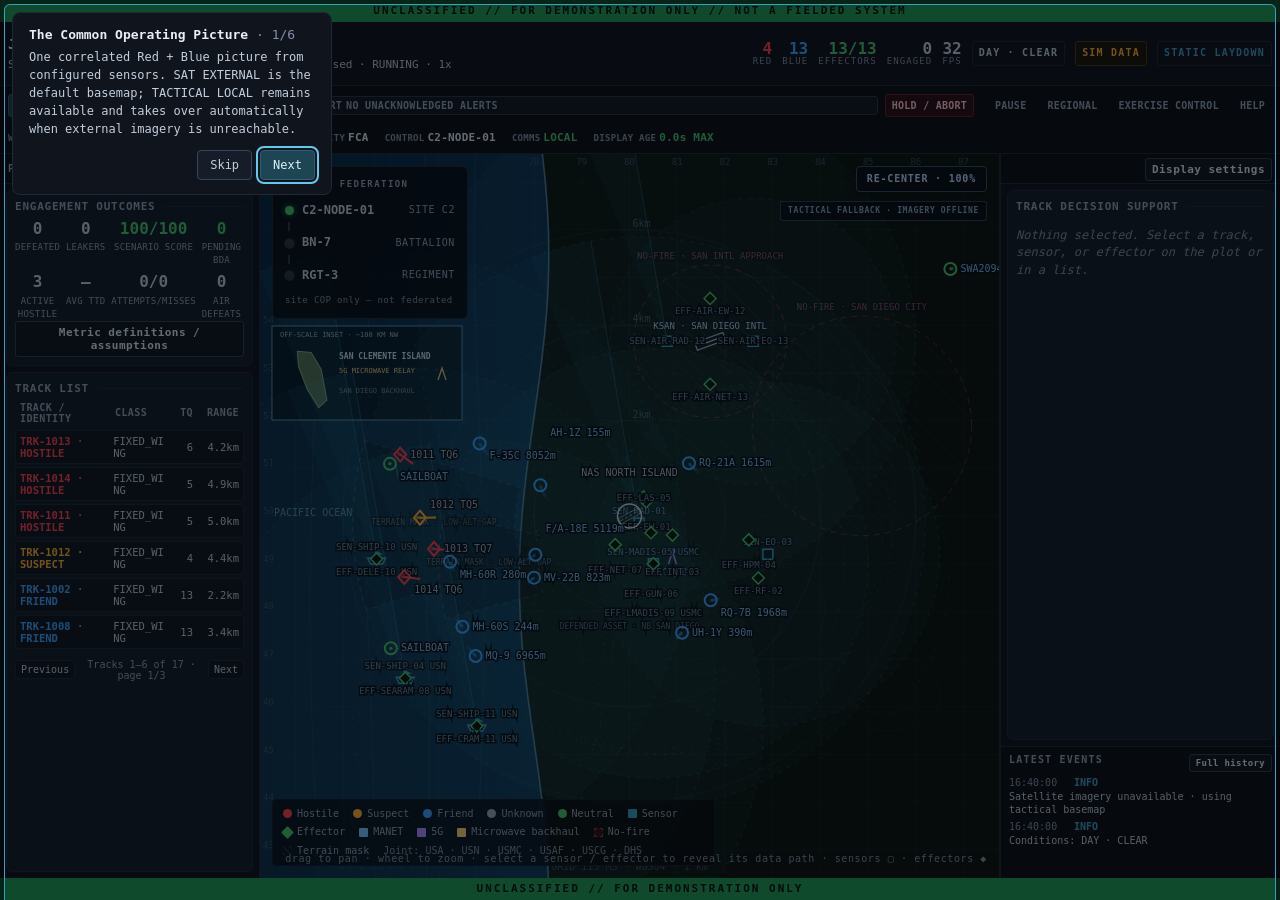
==== commit c6014b9b: "Improve desktop evidence review and honest simulation reporting" ====
--- a/site/index.html
+++ b/site/index.html
@@ -3,6 +3,7 @@
 <meta name="description" content="Counter-UAS command and control common operating picture &mdash; a leadership demo of any-sensor / any-shooter engagement under positive control."><link rel="icon" href="data:,"></head><body>
 <style>
   :root {
+    color-scheme: dark;
     --ground: #0a0d12;
     --panel: #10151d;
     --raised: #161d28;
@@ -959,6 +960,101 @@
   .workstation-gate .gate-card { max-width: 560px; border: 1px solid #2a3645; border-radius: 8px; background: var(--panel); padding: 24px; }
   .workstation-gate h1 { margin: 0 0 10px; color: #e7eef7; font-size: 18px; }
   .workstation-gate p { color: var(--muted); line-height: 1.6; }
+  /* Desktop evidence review: preserve the command-screen palette and typeface. */
+  #cuas { grid-template-rows: 22px 64px 68px minmax(0, 1fr) auto 22px; }
+  .brand { display: grid; grid-template-columns: auto auto auto; align-items: baseline; gap: 2px 8px; min-width: 0; }
+  .brand .app-version { font-size: 10px; color: var(--muted); }
+  .mission-summary { grid-column: 1 / -1; font-size: 11px; color: #b9cadd; white-space: nowrap; overflow: hidden; text-overflow: ellipsis; }
+  .commandbar { display: grid; grid-template-columns: auto minmax(100px, 1fr) auto auto auto auto auto auto; grid-template-rows: 30px 26px; gap: 4px 7px; }
+  .workspace-nav { grid-column: 1; grid-row: 1; }
+  .cmd-divider { display: none; }
+  .cmd-states { grid-row: 2; grid-column: 1 / -1; gap: 22px; justify-content: flex-start; }
+  .cmd-item .k { font-size: 10px; letter-spacing: .03em; }
+  .cmd-item .v { font-size: 12px; }
+  .alert-latch { grid-column: 2; grid-row: 1; font-size: 10px; }
+  #btnHoldAbort { grid-column: 3; grid-row: 1; }
+  #btnAckAlert { grid-column: 4; grid-row: 1; }
+  #btnPauseTop { grid-column: 5; grid-row: 1; }
+  #btnRegionalTop { grid-column: 6; grid-row: 1; }
+  #btnExercise { grid-column: 7; grid-row: 1; }
+  #btnHelpTop { grid-column: 8; grid-row: 1; }
+  .workspace-nav button, .cmd-action { font-size: 10px; letter-spacing: .025em; padding: 5px 6px; }
+  .rail-left .rail-toolbar { display: flex; justify-content: space-between; }
+  .rail-tool { font-size: 11px; }
+  .card h3 { font-size: 11px; letter-spacing: .07em; }
+  .selected-title { display: flex; justify-content: space-between; align-items: center; gap: 6px; }
+  .trk-id { font-size: 17px; }
+  .decision-glance .k { font-size: 10px; }
+  .decision-glance .v { font-size: 14px; }
+  .decision-status { font-size: 12px; line-height: 1.4; }
+  .decision-actions .btn { font-size: 11px; min-height: 30px; }
+  .track-list-row { font-size: 11px; grid-template-columns: minmax(0,1.6fr) minmax(0,1fr) 20px 42px; }
+  .track-list-row > span { min-width: 0; overflow-wrap: anywhere; }
+  .track-list-row .num { white-space: nowrap; overflow-wrap: normal; }
+  .track-list-head { font-size: 10px; }
+  .track-list-note, .track-pager span, .track-pager button { font-size: 10px; }
+  .sb-tile .l { font-size: 10px; letter-spacing: .025em; }
+  .sb-tile .n { font-size: 16px; }
+  .sb-grid { gap: 6px 3px; }
+  .system-glance .kv { margin-top: 10px; }
+  .system-glance .kv dt, .system-glance .kv dd { font-size: 11px; }
+  .system-glance .decision-status { font-size: 11px; }
+  .system-glance .decision-actions { margin-top: 10px; }
+  .sbtn { background: var(--raised); color: var(--text); border: 1px solid #35475a; border-radius: 4px; padding: 7px 12px; font-size: 12px; cursor: pointer; }
+  .sbtn:hover { background: #233346; }
+  .sbtn.primary { background: var(--accent-dim); border-color: #2c6075; color: #dcf2fb; }
+  .sbtn:disabled { opacity: .5; cursor: default; }
+  #cuas[data-workspace="FIRES"] .identity-summary { display: none; }
+  #cuas[data-workspace="FIRES"] .decision-glance { margin-top: 6px; gap: 3px 6px; }
+  #cuas[data-workspace="FIRES"] .decision-status { margin-top: 5px; padding: 4px; }
+  #cuas[data-workspace="FIRES"] #trackBody .tq { display: none; }
+  .tray { position: absolute; bottom: 22px; left: 10px; right: 10px; z-index: 45; max-height: calc(100% - 190px); overflow: auto; border: 1px solid #355069; box-shadow: 0 -12px 40px #0009; }
+  .exercise-settings { display: flex; flex-wrap: wrap; align-items: end; gap: 14px; padding: 10px 14px; border-bottom: 1px solid var(--hair); }
+  .exercise-settings .field { margin: 0; min-width: 170px; max-width: 300px; }
+  .exercise-actions { display: flex; gap: 8px; flex-wrap: wrap; padding: 10px 14px; }
+  .aar, .reg { color: var(--text); line-height: 1.5; }
+  .aar { font-size: 13px; }
+  .aar-cell .k { font-size: 11px; }
+  .review-notice { padding: 10px 12px; color: #e4cf96; background: #241e12; border: 1px solid #615332; border-radius: 4px; }
+  .review-evidence-grid { display: grid; grid-template-columns: 1fr 1fr; gap: 24px; }
+  .review-evidence-grid section { min-width: 0; }
+  .review-evidence-grid p { line-height: 1.6; }
+  .review-evidence-grid .kv dt, .review-evidence-grid .kv dd { font-size: 12px; }
+  .review-evidence-grid .kv { grid-template-columns: 135px minmax(0, 1fr); row-gap: 9px; }
+  .review-evidence-grid .kv dd { text-align: left; overflow-wrap: anywhere; }
+  .review-search { display: flex; flex-direction: column; gap: 6px; margin: 14px 0; }
+  .review-search input, .review-field select { padding: 10px; background: #101822; color: #deebf8; border: 1px solid #456079; border-radius: 4px; font-size: 13px; }
+  .review-table-wrap { overflow: auto; max-height: 49vh; margin-top: 10px; }
+  .review-table { border-collapse: collapse; width: 100%; font-size: 12px; }
+  .review-table th { text-align: left; background: #172332; position: sticky; top: 0; }
+  .review-table td, .review-table th { padding: 10px 9px; border-bottom: 1px solid #304052; }
+  .review-table td { vertical-align: top; }
+  .review-definitions dt { margin-top: 15px; color: #c4e5f4; font-weight: 700; }
+  .review-definitions dd { margin: 5px 0 0; line-height: 1.6; }
+  .review-field { display: grid; grid-template-columns: 1fr 1fr; align-items: center; gap: 16px; margin: 12px 0; }
+  .review-actions { display: flex; gap: 8px; flex-wrap: wrap; margin: 12px 0; }
+  #reviewBody progress { width: 100%; height: 8px; accent-color: var(--accent); }
+  #reviewBody a { color: #8ed8f2; }
+  #aarRecord { font-size: 12px; line-height: 1.6; margin: 8px 0; color: #b7c8dc; }
+  .reg-source { font-size: 11px; margin: 7px 0; color: #e4cf96; }
+  .reg-pill.preset { color: #d2c9b6; background: #28251f; border-color: #5a5140; }
+  @media (max-width: 1599px) {
+    .brand > span:not(.app-version) { display: none; }
+    .stat-group { gap: 10px; }
+    .modechip { font-size: 10px; padding: 4px 6px; }
+    .cmd-states { gap: 16px; }
+    .cmd-item .k { font-size: 9px; }
+    .cmd-item .v { font-size: 11px; }
+    .sb-tile .l { font-size: 9px; }
+    .track-list-row { padding: 4px; font-size: 10.5px; }
+    .sensor-row { font-size: 11px; }
+    #cuas[data-workspace="FIRES"] .trk-id { font-size: 14px; }
+    #cuas[data-workspace="FIRES"] .decision-glance .v { font-size: 12px; }
+    #cuas[data-workspace="FIRES"] .decision-actions { margin-top: 4px; gap: 3px; }
+    #cuas[data-workspace="FIRES"] .decision-actions .btn { min-height: 26px; font-size: 10px; }
+    #cuas[data-workspace="FIRES"] #trackBody .decision-glance .g:nth-child(n+3) { display: none; }
+  }
+
 </style>
 
 <div id="cuas" data-workspace="COP">
@@ -968,7 +1064,8 @@
     <div class="brand">
       <b>JIATF&nbsp;C-UAS&nbsp;C2</b>
       <span>Common Operating Picture</span>
-      <span class="app-version" id="appVersion" title="Application release and content-build identifier">v1.0.0</span>
+      <span class="app-version" id="appVersion" title="Application release and content-build identifier">v1.1.0</span>
+      <div id="missionSummary" class="mission-summary" aria-label="Scenario and simulation clock"></div>
     </div>
     <div class="stat-group">
       <div class="stat hostile"><div class="v" id="sRed">0</div><div class="k">Red</div></div>
@@ -998,13 +1095,14 @@
       <div class="cmd-item"><span class="k">Authority</span><span class="v" id="cmdAuthority">FCA</span></div>
       <div class="cmd-item"><span class="k">Control</span><span class="v" id="cmdNode">C2-NODE-01</span></div>
       <div class="cmd-item"><span class="k">Comms</span><span class="v good" id="cmdComms">LOCAL</span></div>
-      <div class="cmd-item"><span class="k">Feed age</span><span class="v good" id="cmdAge">CURRENT</span></div>
+      <div class="cmd-item"><span class="k">Display age</span><span class="v good" id="cmdAge">CURRENT</span></div>
     </div>
     <div class="alert-latch" id="alertLatch" role="status" aria-live="polite" aria-atomic="true">
       <span aria-hidden="true">ALERT</span><span class="msg" id="alertText">NO UNACKNOWLEDGED ALERTS</span><span class="alert-count" id="alertCount"></span>
     </div>
     <button type="button" class="cmd-action danger" id="btnHoldAbort" title="Abort the selected active engagement; with no active engagement, place the local simulation in WEAPONS HOLD">Hold / abort</button>
     <button type="button" class="cmd-action ack-alert" id="btnAckAlert" hidden>Acknowledge</button>
+    <button type="button" class="cmd-action" id="btnPauseTop">Pause</button>
     <button type="button" class="cmd-action" id="btnRegionalTop">Regional</button>
     <button type="button" class="cmd-action" id="btnExercise" aria-expanded="false" aria-controls="tray">Exercise control</button>
     <button type="button" class="cmd-action" id="btnHelpTop">Help</button>
@@ -1013,7 +1111,7 @@
   <div class="main">
     <aside class="rail rail-left" aria-label="Track and posture wing">
       <div class="rail-toolbar">
-        <span class="context" id="railContext">COP track view</span>
+        <span class="context" id="railContext">COP track view</span><button type="button" class="rail-tool" id="btnInventory">Inventory</button>
       </div>
       <div class="rail-scroll rail-left-scroll" id="leftRail"></div>
     </aside>
@@ -1044,18 +1142,13 @@
 
         <div class="card display-popover" id="displayCard" hidden>
           <h3>COP View</h3>
+          <button type="button" class="rail-tool" data-review="assumptions">Definitions and sources</button>
           <div class="seg" id="viewSeg">
             <button data-v="ALL" aria-pressed="true">ALL</button>
             <button data-v="RED">RED</button>
             <button data-v="BLUE">BLUE</button>
           </div>
-          <div class="field" style="margin-top:10px;margin-bottom:0">
-            <label>Architecture</label>
-            <div class="seg" id="archSeg">
-              <button data-v="NETWORKED" aria-pressed="true">NETWORKED</button>
-              <button data-v="HUB">HUB &amp; SPOKE</button>
-            </div>
-          </div>
+
           <div class="field" style="margin-top:10px;margin-bottom:0">
             <label>Selected data path</label>
             <div class="seg" id="transSeg">
@@ -1073,22 +1166,8 @@
               <button data-v="TAC" title="Local synthetic tactical terrain; offline fallback and manual alternative">TACTICAL · LOCAL</button>
             </div>
           </div>
-          <div class="field" style="margin-top:10px;margin-bottom:0">
-            <label>Weather</label>
-            <div class="seg" id="wxSeg">
-              <button data-v="CLEAR" aria-pressed="true" title="Nominal notional sensor and effector conditions">CLEAR</button>
-              <button data-v="WIND" title="Small UAS slow down (new arrivals)">WIND</button>
-              <button data-v="RAIN" title="EO/IR range and directed-energy performance degraded">RAIN</button>
-            </div>
-          </div>
-          <div class="field" style="margin-top:10px;margin-bottom:0">
-            <label>Time of day</label>
-            <div class="seg" id="todSeg">
-              <button data-v="AUTO" aria-pressed="true" title="Follow the scenario clock">AUTO</button>
-              <button data-v="DAY" title="Force daylight: full EO/IR performance">DAY</button>
-              <button data-v="NIGHT" title="Force night: EO/IR range cut to 55%">NIGHT</button>
-            </div>
-          </div>
+
+
         </div>
 
         <div class="card" id="trackListCard" data-workspaces="COP SENSORS">
@@ -1152,6 +1231,30 @@
   </div>
 
   <div class="tray" id="tray" hidden aria-label="Exercise control workspace">
+    <div class="exercise-settings">          <div class="field" style="margin-top:10px;margin-bottom:0">
+            <label>Architecture</label>
+            <div class="seg" id="archSeg">
+              <button data-v="NETWORKED" aria-pressed="true">NETWORKED</button>
+              <button data-v="HUB">HUB &amp; SPOKE</button>
+            </div>
+          </div>
+          <div class="field" style="margin-top:10px;margin-bottom:0">
+            <label>Weather</label>
+            <div class="seg" id="wxSeg">
+              <button data-v="CLEAR" aria-pressed="true" title="Nominal notional sensor and effector conditions">CLEAR</button>
+              <button data-v="WIND" title="Small UAS slow down (new arrivals)">WIND</button>
+              <button data-v="RAIN" title="EO/IR range and directed-energy performance degraded">RAIN</button>
+            </div>
+          </div>
+          <div class="field" style="margin-top:10px;margin-bottom:0">
+            <label>Time of day</label>
+            <div class="seg" id="todSeg">
+              <button data-v="AUTO" aria-pressed="true" title="Follow the scenario clock">AUTO</button>
+              <button data-v="DAY" title="Force daylight: full EO/IR performance">DAY</button>
+              <button data-v="NIGHT" title="Force night: EO/IR range cut to 55%">NIGHT</button>
+            </div>
+          </div></div>
+    <div class="exercise-actions"><button type="button" class="sbtn primary" data-review="case">5-minute evidence exercise</button><button type="button" class="sbtn" data-review="instructor">Instructor facts</button><button type="button" class="sbtn" data-review="coordination">Coordination record</button><button type="button" class="sbtn" data-review="assumptions">Definitions and sources</button><button type="button" class="sbtn" id="btnEndRun">End run and review</button></div>
     <div class="scenario">
       <div class="ctl-grp">
         <span class="glabel">AO</span>
@@ -1237,6 +1340,7 @@
       <button class="aar-x" id="aarClose" aria-label="Close">&times;</button>
     </div>
     <div class="aar-verdict" id="aarVerdict"></div>
+    <div id="aarRecord"></div>
     <div class="aar-grid" id="aarGrid"></div>
     <div class="aar-h" style="margin-top:10px">Replay</div>
     <canvas id="repCv" style="width:100%;height:170px;background:#0a0d12;border:1px solid #1f2937;border-radius:4px"></canvas>
@@ -1257,6 +1361,7 @@
     <div class="aar-foot">
       <span class="aar-note">For demonstration only &middot; not a fielded system &middot; figures are simulated.</span>
       <span class="grow"></span>
+      <button class="sbtn" id="aarExport">Export run JSON</button>
       <button class="sbtn" id="aarCopy">Copy AAR text</button>
       <button class="sbtn primary" id="aarDone">Close</button>
     </div>
@@ -1276,7 +1381,7 @@
     </div>
     <div class="reg-body">
       <div class="reg-left">
-        <div class="reg-h">Theater laydown &mdash; subordinate installations</div>
+        <div class="reg-h">Illustrative installation roster</div>
         <div class="reg-hq" id="regHq"></div>
         <div class="reg-bases" id="regBases"></div>
       </div>
@@ -1288,7 +1393,7 @@
       </div>
     </div>
     <div class="reg-foot">
-      <span class="reg-note">For demonstration only &middot; not a fielded system &middot; geography and figures are illustrative.</span>
+      <span class="reg-note">Illustrative roster and inventory fractions. Peer rows have no feed. No validated command relationship or sustainment forecast is implied.</span>
       <span class="grow"></span>
       <button class="sbtn primary" id="regDone">Close</button>
     </div>
@@ -1313,10 +1418,10 @@
           <div><b style="color:#3da5ff">&#9711; Blue circle</b> &mdash; friendly air (CAP, ISR, lift); armed types shoot</div>
           <div><b style="color:#46c66e">&#9670; Green diamond</b> &mdash; effector (gun, interceptor, EW, laser, net)</div>
           <div><b>&#9634; Square</b> &mdash; sensor (radar, RF, EO/IR, ship)</div>
-          <div><b style="color:#cdd9e6">&#9711; White ring</b> &mdash; the defended asset (ring tints as integrity drops)</div>
+          <div><b style="color:#cdd9e6">&#9711; White ring</b> &mdash; the site reference (ring reflects an illustrative scenario score, not assessed damage)</div>
           <div><b style="color:#39a0c4">cyan / amber / violet beam</b> &mdash; air intercept / kinetic / directed-energy shot</div>
           <div><b>dashed coastline / border</b> &mdash; terrain; naval assets sit offshore in blue water</div>
-          <div><b style="color:#ff6b78">red dashed circle</b> &mdash; no-fire zone: kinetic fires prohibited over it; soft-kill (EW / RF takeover / net) only</div>
+          <div><b style="color:#ff6b78">red dashed circle</b> &mdash; scenario exclusion zone: selected modeled actions are excluded. Other actions still require appropriate authority and airspace coordination; this shape grants no permission</div>
           <div><b style="color:#8296ab">hatched dark wedge</b> &mdash; terrain mask: the ridge line (Point Loma, Franklin Mountains) blinds that sensor to LOW targets beyond it; elevated sensors and other angles cover the gap</div>
         </div>
       </div>
@@ -1341,7 +1446,7 @@
           <div><b>Basemap</b> &mdash; SAT &middot; EXTERNAL is the default and requests public Esri World Imagery. TACTICAL &middot; LOCAL remains available manually and is used automatically when imagery is unreachable.</div>
           <div><b>Weather</b> &mdash; CLEAR / WIND / RAIN: wind slows small UAS, rain shortens EO/IR and directed-energy reach</div>
           <div><b>Time of day</b> &mdash; AUTO follows the scenario clock; NIGHT darkens the plot and cuts EO/IR to 55% (watch its ring shrink)</div>
-          <div><b>Degrade comms</b> &mdash; DDIL inject: the COP goes stale (positions step every 2.5 s, TQ drops) and engagement orders add latency</div>
+          <div><b>Degrade comms</b> &mdash; delay inject: displayed positions update in steps. Observation, receipt, and displayed-sample ages are separate; modeled order delays are illustrative</div>
           <div><b>Demo audio</b> &mdash; presentation-only alert tones and callouts derived from recorded events (declaration, release, BDA, leaker, denial). It does not invent radio, fuel, or readiness state. Off by default.</div>
           <div><b>Audit Log &middot; J-SERIES</b> &mdash; the same event feed restated as stylized Link-16 J-series lines (demo flavor, not certified TADIL-J); switch back with LOG</div>
           <div><b>Click a track</b> &mdash; see its detail, track quality, time-to-impact, and engage it</div>
@@ -1353,7 +1458,7 @@
         <div class="aar-h">The one-click story</div>
         <div class="help-list">
           <div>Choose an <b>AutoBrief mission</b> and <b>duration</b>, then press <b>Auto-play brief</b>. It runs hands-free: detection, fusion, the track-quality gate, remote tasking, a visibly confirmed simulated WEAPONS FREE state, joint ground / air / naval engagement, continued waves for the selected time, and outcomes. Any click hands you control.</div>
-          <div>Flip <b>Architecture</b> to <b>Hub &amp; Spoke</b> to see the legacy model: fixed pairs, idle effectors, coverage gaps. Flip back and the gaps close.</div>
+          <div>In <b>Exercise Control</b>, Architecture compares a configured shared set with a restricted fixed-pair subset. Deliberately unequal availability shapes the result. Review the assumptions; this example does not prove comparative effectiveness.</div>
           <div>Sensing uses modality-aware notional rules: radar loses range against low flyers, RF cannot see comms-silent drones, and EO/IR needs a cue and degrades at night or in rain. EW is a soft-kill that can be resisted or recovered from; directed energy dwells one target at a time; every shot carries a notional cost and the AAR totals the exchange. Watch for decoys, ISR orbiters, and cruise profiles with dog-legs.</div>
         </div>
       </div>
@@ -1365,7 +1470,7 @@
           <div><b>?</b> &mdash; open this help</div>
           <div><b>?seed=N</b> &mdash; URL parameter: replay a run's laydown (the current seed is in the audit log)</div>
           <div><b>Preset links</b> &mdash; combine <b>?scn=</b>sandiego|elpaso|norfolk, <b>?arch=</b>HUB, <b>?wx=</b>RAIN, <b>?tod=</b>NIGHT, <b>?seed=</b>N to share an exact setup</div>
-          <div><b>AAR replay</b> &mdash; the After Action Review includes a timeline scrubber of the whole fight</div>
+          <div><b>AAR replay</b> &mdash; the After Action Review preserves the run time span, discloses sampled position history, and exports the complete recorded event ledger</div>
         </div>
       </div>
     </div>
@@ -1384,7 +1489,7 @@
       <div>
         <div class="aar-kicker">OPERATOR DECISION SUPPORT</div>
         <div class="aar-title" id="decisionDialogTitle">Selected track details</div>
-        <div class="aar-sub">Supporting evidence, feasible effectors, policy gates, and lifecycle state.</div>
+        <div class="aar-sub">Reported observations, uncertainty, source provenance, and lifecycle state.</div>
       </div>
       <button class="aar-x" id="decisionClose" aria-label="Close">&times;</button>
     </div>
@@ -1401,7 +1506,7 @@
   <div class="aar" role="dialog" aria-modal="true" aria-labelledby="auditTitle">
     <div class="aar-head">
       <div>
-        <div class="aar-kicker">IMMUTABLE EVENT FEED &middot; DEMONSTRATION</div>
+        <div class="aar-kicker">RECORDED EVENT FEED &middot; DEMONSTRATION</div>
         <div class="aar-title" id="auditTitle">Audit history</div>
         <div class="aar-sub">The operator rail shows only the two latest actionable events.</div>
       </div>
@@ -1414,13 +1519,19 @@
     <div class="log" id="log" hidden style="max-height:55vh"></div>
     <div class="log" id="logL16" style="max-height:55vh"></div>
     <div class="aar-foot">
-      <span class="aar-note">Complete history remains available without consuming the primary decision rail.</span>
+      <span class="aar-note">Latest 200 operator events shown. Export run JSON from AAR for the full operator and separately labeled instructor ledgers.</span>
       <span class="grow"></span>
       <button class="sbtn primary" id="auditDone">Close</button>
     </div>
   </div>
 </div>
 
+<div class="aar-back" id="reviewBack" hidden>
+  <div class="aar" role="dialog" aria-modal="true" aria-labelledby="reviewTitle">
+    <div class="aar-head"><div><div class="aar-kicker">DEMONSTRATION REVIEW</div><div class="aar-title" id="reviewTitle"></div></div><button type="button" class="aar-x" id="reviewClose" aria-label="Close">&times;</button></div>
+    <div id="reviewBody"></div><div class="aar-foot"><span class="aar-note">Illustrative exercise. No real-world authority or validated performance is established.</span><span class="grow"></span><button type="button" class="sbtn" id="reviewDone">Close</button></div>
+  </div>
+</div>
 <script>
 (() => {
   "use strict";
@@ -2231,6 +2342,9 @@
   // ---- state ----
   const S = {
     tracks: new Map(),
+    runSerial: 0, runId: null, runInitial: null, reviewEndedAt: null, reviewEndReason: null, unresolvedExits: [],
+    reviewPanel: null, aarSnapshot: null, caseStudy: null, replayPoints: 0, replaySampled: false,
+    coordination: { authority: "Not requested", airspace: "Not requested", spectrum: "Not requested" },
     selected: null,
     selectedAsset: null,                       // {kind:"sensor"|"effector", id}
     role: "FIRE_CONTROL_AUTHORITY",
@@ -2663,7 +2777,11 @@
       const age = S.lastLiveUpdate == null ? null : Math.max(0, (perf() - S.lastLiveUpdate) / 1000);
       ageText = age == null ? "NO DATA" : `${age.toFixed(age < 10 ? 1 : 0)}s`;
       ageClass = age == null || age >= 5 ? "bad" : age >= 2 ? "warn" : "good";
-    } else if (S.degraded) { ageText = "STALE · 2.5s"; ageClass = "warn"; }
+    } else {
+      const ages = [...S.tracks.values()].filter(t => t.state !== "NEUTRALIZED").map(t => reportFreshness(t, false, missionNow()).displayed).filter(Number.isFinite);
+      ageText = ages.length ? `${Math.max(...ages).toFixed(1)}s MAX${S.degraded ? " · DELAY" : ""}` : "NO SAMPLE";
+      ageClass = !ages.length || S.degraded || Math.max(...ages) >= 2 ? "warn" : "good";
+    }
     $("cmdAge").textContent = ageText;
     $("cmdAge").className = "v " + ageClass;
     renderAlerts();
@@ -2671,9 +2789,18 @@
 
   function stableHTML(el, html, force = false) {
     if (!el || el._renderHTML === html) return false;
-    if (!force && el.contains(document.activeElement) && document.activeElement !== document.body) return false;
+    // Keyboard focus must not freeze track positions, source ages, or lifecycle
+    // text. Preserve the focused control's identity while updating the content.
+    const active = el.contains(document.activeElement) ? document.activeElement : null;
+    const keys = ["id", "data-track-select", "data-asset-kind", "data-asset-id", "data-page-delta", "data-review"];
+    const identity = active ? keys.filter(k => active.hasAttribute(k)).map(k => [k, active.getAttribute(k)]) : [];
     el.innerHTML = html;
     el._renderHTML = html;
+    if (active) {
+      const restored = identity.length && [...el.querySelectorAll("button, input, select, [tabindex]")].find(n => identity.every(([k, v]) => n.getAttribute(k) === v));
+      if (restored && !restored.disabled) restored.focus({ preventScroll: true });
+      else { el.tabIndex = -1; el.focus({ preventScroll: true }); }
+    }
     return true;
   }
 
@@ -2694,8 +2821,8 @@
     return ((t ^ (t >>> 14)) >>> 0) / 4294967296;
   }
   const randi = (a, b) => a + Math.floor(rand() * (b - a + 1));
-  const COP_VERSION = "1.0.0";    // human-readable application release
-  const COP_BUILD = "aef58aa9";   // stamped by scripts/build_cop.py (content hash)
+  const COP_VERSION = "1.1.0";    // human-readable application release
+  const COP_BUILD = "7b1746e1";   // stamped by scripts/build_cop.py (content hash)
   $("appVersion").textContent = `v${COP_VERSION} · ${COP_BUILD}`;
   const IDENT_CODE = { HOSTILE: 0, SUSPECT: 1, FRIEND: 2, ASSUMED_FRIEND: 2, UNKNOWN: 3, NEUTRAL: 4 };
   const IDENT_COLOR = ["#ff4256", "#ffb02e", "#3da5ff", "#9aa7b5", "#46c66e"];
@@ -2757,7 +2884,7 @@
       fade: 1,
       jitter: rand() * 6.28,
       firstSeen: missionNow(),
-      lastUpdate: missionNow(),
+      lastUpdate: null, // no source observation until the model reports coverage
     };
     S.tracks.set(id, t);
     return t;
@@ -2853,7 +2980,7 @@
         if (evidenceSufficient && t.identity !== "HOSTILE") {
           t.identity = "HOSTILE"; t.declareAt = null;
           t.identityEvidence = `${contributors} correlated sensors \u00b7 TQ ${Math.floor(t.tq)} \u00b7 ${trackObjective(t).name} intercept geometry`;
-          logEvent("DECLARE", "DENY", `${t.trackId} declared HOSTILE \u00b7 evidence: ${t.identityEvidence}`);
+          logEvent("DECLARE", "DENY", `${t.trackId} scenario-rule declaration: HOSTILE · intent not independently established`);
         } else {
           t.declareAt = (missionNow() - t.firstSeen) + 5000;
           t.identityEvidence = `${contributors} contributor(s) \u00b7 TQ ${Math.floor(t.tq)} \u00b7 ${pred.cpaMeters.toFixed(0)}m CPA`;
@@ -2864,7 +2991,8 @@
       if (t.clutter) {
         const eoSees = t.contributingSensors.some((id) => (SENSORS.find((s) => s.sensorId === id) || {}).sensorType === "EO_IR");
         if (eoSees || missionNow() > t.clutterTtl) {
-          logEvent("INFO", "INFO", `${t.trackId} classified ${eoSees ? "by EO/IR" : "on time-out"} \u00b7 biological/clutter \u00b7 dropped`);
+          logEvent("INFO", "INFO", `${t.trackId} closed ${eoSees ? "by a simulated EO/IR classification" : "on report expiry; identity unresolved"} · illustrative track removed`);
+          if (!eoSees) S.unresolvedExits.push({ trackId: t.trackId, t: missionNow(), reason: "Report expired with identity unresolved" });
           S.tracks.delete(t.trackId);
           if (S.selected === t.trackId) selectTrack(null);
           continue;
@@ -2981,7 +3109,7 @@
           gx = t.wps[0].x; gy = t.wps[0].y;
           if (dist(t.x, t.y, gx, gy) < 220) {
             t.wps.shift();
-            if (!t.wps.length) logEvent("DECLARE", "DENY", `${t.trackId} terminal \u00b7 turning onto ${objective.name}`);
+            if (!t.wps.length) logEvent("DECLARE", "DENY", `${t.trackId} terminal \u00b7 turning onto ${objective.name}`, { audience: "INSTRUCTOR" });
           }
         } else if (t.profile === "cruise" && t.altMeters > 30) {
           t.altMeters = Math.max(20, t.altMeters - 35 * dt);   // terminal descent
@@ -2994,7 +3122,7 @@
       }
       // COP display position: under degraded comms the picture goes stale -
       // tracks render at their last bus-synced position, stepping every 2.5 s
-      if (!S.degraded || t.syncT == null || missionNow() - t.syncT > 2500) { t.dx = t.x; t.dy = t.y; t.syncT = missionNow(); }
+      if (!S.degraded || t.syncT == null || missionNow() - t.syncT > 2500) { t.dx = t.x; t.dy = t.y; t.syncT = missionNow(); t.displayObservedAt = t.lastUpdate ?? null; }
       // track trail history (throttled)
       t._tt = (t._tt || 0) + dt;
       if (t._tt > 0.15) { t._tt = 0; (t.trail || (t.trail = [])).push({ x: t.dx != null ? t.dx : t.x, y: t.dy != null ? t.dy : t.y }); if (t.trail.length > 18) t.trail.shift(); }
@@ -3027,7 +3155,7 @@
       }
       const covering = contrib.length;
       t.contributingSensors = contrib;
-      if (covering > 0) t.lastUpdate = missionNow();
+      if (covering > 0) { t.lastUpdate = missionNow(); if (!S.degraded || t.syncT === missionNow()) t.displayObservedAt = t.lastUpdate; }
       const tasked = t.taskedSensor && SENSORS.find((s) => s.sensorId === t.taskedSensor);
       const dwellObserved = !!(tasked && tasked.dwellUntil > missionNow() && tasked.dwellTrack === t.trackId && contrib.includes(tasked.sensorId));
       const target = Math.max(0, clamp(3 + covering * 3 + (dwellObserved ? 3 : 0), 0, dwellObserved ? 14 : covering >= 2 ? 11 : 7) - (S.degraded ? 3 : 0));
@@ -3049,19 +3177,19 @@
       const objective = trackObjective(t);
       if (!isBlue(t) && dist(t.x, t.y, objective.x, objective.y) < 250) {
         if (t.decoy) {
-          logEvent("INFO", "INFO", `${t.trackId} crossed the asset \u00b7 DECOY \u00b7 no warhead`);
+          logEvent("INFO", "INFO", `${t.trackId} crossed the asset \u00b7 DECOY \u00b7 no warhead`, { audience: "INSTRUCTOR" });
         } else {
           S.stats.leakers++;
           const hit = 6 + Math.floor(rand() * 7);   // 6-12% per leaker
           S.assetIntegrity = Math.max(0, S.assetIntegrity - hit);
-          logEvent("LEAKER", "LEAKER", `${t.trackId} reached ${objective.name} \u00b7 asset integrity -${hit}% (${S.assetIntegrity}%)`);
+          logEvent("LEAKER", "LEAKER", `${t.trackId} recorded at ${objective.name} in scenario \u00b7 illustrative score -${hit} points (${S.assetIntegrity}/100)`);
         }
         S.tracks.delete(t.trackId);
         if (S.selected === t.trackId) selectTrack(null);
       }
     }
     // replay recorder: compact snapshot every 0.5 s of sim time (feeds the
-    // AAR scrubber; capped at ~6 minutes)
+    // AAR scrubber; sampled when dense while retaining the full time span)
     S._repT = (S._repT == null ? 0 : S._repT) - dt;
     if (S._repT <= 0) {
       S._repT = 0.5;
@@ -3069,8 +3197,7 @@
       for (const t of S.tracks.values()) {
         snap.push([Math.round(t.dx != null ? t.dx : t.x), Math.round(t.dy != null ? t.dy : t.y), IDENT_CODE[t.identity] ?? 3, t.state === "NEUTRALIZED" ? 1 : 0]);
       }
-      (S.replay || (S.replay = [])).push({ clock: nowClock(), snap, defeated: S.stats.defeated, leakers: S.stats.leakers, integ: S.assetIntegrity });
-      if (S.replay.length > 720) S.replay.shift();
+      recordReplayFrame({ clock: nowClock(), t: missionNow(), snap, defeated: S.stats.defeated, leakers: S.stats.leakers, integ: S.assetIntegrity });
     }
     // TEWA auto-release: WEAPONS FREE means the C2 releases the top authorized
     // recommendation on a cadence; the operator supervises and can go to HOLD
@@ -3624,7 +3751,9 @@
         t.lastUpdate = perf(); t.receivedAt = perf();
         const producerAge = Number(tk.dataAgeSeconds);
         const observedMs = tk.timeObserved ? Date.parse(tk.timeObserved) : NaN;
-        t.sourceAgeAtReceipt = Number.isFinite(producerAge) ? Math.max(0, producerAge) : Number.isFinite(observedMs) ? Math.max(0, (Date.now() - observedMs) / 1000) : 0;
+        t.sourceTimeKnown = tk.dataAgeSeconds != null && Number.isFinite(producerAge) || Number.isFinite(observedMs);
+        t.sourceAgeAtReceipt = tk.dataAgeSeconds != null && Number.isFinite(producerAge) ? Math.max(0, producerAge) : Number.isFinite(observedMs) ? Math.max(0, (Date.now() - observedMs) / 1000) : 0;
+        t.identityEvidence = typeof tk.identityEvidence === "string" ? tk.identityEvidence : null;
         (t.trail || (t.trail = [])).push({ x: t.x, y: t.y }); if (t.trail.length > 18) t.trail.shift();
         seen.add(tk.trackId);
       }
@@ -3943,13 +4072,24 @@
     align = align || "center";
     ctx.font = font;
     const wpx = ctx.measureText(text).width;
-    const lh = 11;
+    const lh = Math.max(11, Number(font.match(/(\d+)px/)?.[1] || 9) + 3);
     const left = align === "center" ? -wpx / 2 : (align === "left" ? 0 : -wpx);
+    const paint = y => {
+      if (stableKey === "track:" + S.selected) {
+        ctx.fillStyle = "rgba(7,15,24,0.94)";
+        ctx.fillRect(ax + left - 4, y - lh + 1, wpx + 8, lh + 4);
+        ctx.strokeStyle = "#7fa6c5"; ctx.lineWidth = 0.75;
+        ctx.strokeRect(ax + left - 4, y - lh + 1, wpx + 8, lh + 4);
+      }
+      ctx.font = font; ctx.textAlign = align;
+      ctx.strokeStyle = "rgba(7,15,24,0.9)"; ctx.lineWidth = 3;
+      ctx.strokeText(text, ax, y);
+      ctx.fillStyle = color; ctx.fillText(text, ax, y);
+    };
     if (stableKey && _labelSlots.has(stableKey)) {
       const offsetY = _labelSlots.get(stableKey), y = ay + offsetY;
       _labelRects.push({ x0: ax + left - 1.5, x1: ax + left + wpx + 1.5, y0: y - lh + 2, y1: y + 3 });
-      ctx.fillStyle = color; ctx.font = font; ctx.textAlign = align;
-      ctx.fillText(text, ax, y);
+      paint(y);
       return { x: ax, y, offsetY };
     }
     const candidates = [];
@@ -3970,15 +4110,13 @@
       if (!hit) {
         _labelRects.push(box);
         if (stableKey) _labelSlots.set(stableKey, oy);
-        ctx.fillStyle = color; ctx.font = font; ctx.textAlign = align;
-        ctx.fillText(text, ax, y);
+        paint(y);
         return { x: ax, y, offsetY: oy };
       }
     }
     oy = stableKey && _labelSlots.has(stableKey) ? _labelSlots.get(stableKey) : 0;
     if (stableKey) _labelSlots.set(stableKey, oy);
-    ctx.fillStyle = color; ctx.font = font; ctx.textAlign = align;
-    ctx.fillText(text, ax, ay + oy);
+    paint(ay + oy);
     return { x: ax, y: ay + oy, offsetY: oy };
   }
 
@@ -4094,7 +4232,7 @@
     placeLabel(ASSET.name, x, y + 25, "#aeb9c7", "10px " + MONO, "center");
     placeLabel(ASSET.sub, x, y + 36, "#5f7286", "8px " + MONO, "center");
     if (!S.live && integ < 100) {
-      placeLabel("INTEGRITY " + integ + "%", x, y + 47, ringCol, "8px " + MONO, "center");
+      placeLabel("SCENARIO SCORE " + integ + "/100", x, y + 47, ringCol, "9px " + MONO, "center");
     }
     ctx.restore();
   }
@@ -4889,7 +5027,7 @@
       const label = isBlue(t) && t.platform
         ? `${t.civil && t.transponder ? t.transponder.callsign + " " : ""}${t.platform}${(t.altMeters || 0) >= 5 ? " " + Math.round(t.altMeters) + "m" : ""}`
         : `${t.trackId.replace("TRK-", "")} TQ${Math.floor(t.tq)}`;
-      const labelPos = placeLabel(label, x + 10, y + 3, isBlue(t) ? "#86b9e8" : "#9fb0c4", "9px " + MONO, "left", "track:" + t.trackId);
+      const labelPos = placeLabel(label, x + 10, y + 3, sel ? "#eff7ff" : isBlue(t) ? "#86b9e8" : "#9fb0c4", (sel ? "bold 12px " : "10px ") + MONO, "left", "track:" + t.trackId);
       if (t.surface && labelPos) {
         ctx.save();
         ctx.strokeStyle = "rgba(134,185,232,0.55)"; ctx.lineWidth = 0.8;
@@ -4917,8 +5055,8 @@
   function systemLinkState(item) {
     if (item.geometryUnknown) return "NO GEO / LINK UNKNOWN";
     if (S.live && S.connectionState !== "LIVE") return S.connectionState;
-    if (S.degraded) return "DEGRADED / STORE-AND-FORWARD";
-    return "CONNECTED / SHARED COP";
+    if (S.degraded) return "DELAY INJECTED (SIM)";
+    return S.live ? "CONNECTED / SHARED COP" : "LOCAL MODEL / NO TRANSPORT TEST";
   }
   function systemC2Node(item) {
     if (item.coastalInset) return "ATLANTIC COASTAL RELAY";
@@ -4929,6 +5067,279 @@
     }
     return S.node;
   }
+  // ---- review model: pure reporting functions, never release policy ----
+  function reviewPercent(numerator, denominator) {
+    return denominator > 0 ? Math.round(100 * numerator / denominator) : null;
+  }
+  function reviewVerdict(d) {
+    if (d.live) return "LIVE SNAPSHOT · Mission completion is not supplied by this feed.";
+    if (!d.runEnded) return `INTERIM REVIEW · Run remains open · ${d.activeHostile} hostile, ${d.unresolved} unresolved, ${d.pending} pending outcome(s).`;
+    if (d.activeHostile || d.unresolved || d.pending) return `EXERCISE ENDED · REVIEW INCOMPLETE · ${d.activeHostile} hostile, ${d.unresolved} unresolved, ${d.pending} pending outcome(s).`;
+    if (d.leakers) return `EXERCISE ENDED · OBJECTIVES NOT MET · ${d.leakers} recorded arrival(s) at scenario objectives.`;
+    if (!d.defeated) return "EXERCISE ENDED · No defense outcome established by this run.";
+    return "EXERCISE OBJECTIVES MET · No remaining hostile or unresolved contacts, no pending outcomes, and no recorded arrivals at scenario objectives. Simulated result only.";
+  }
+  function reportFreshness(t, live, now) {
+    const seconds = stamp => Number.isFinite(stamp) ? Math.max(0, (now - stamp) / 1000) : null;
+    const received = live ? seconds(t.receivedAt) : seconds(t.syncT);
+    const observed = live
+      ? (t.sourceTimeKnown && received != null ? received + Math.max(0, t.sourceAgeAtReceipt || 0) : null)
+      : seconds(t.lastUpdate);
+    const displayed = live ? observed : seconds(t.displayObservedAt);
+    return { observed, received, displayed };
+  }
+  function sampleReplay(frames, maxFrames = 7200, maxPoints = 600000) {
+    let result = frames, sampled = false;
+    let points = result.reduce((n, f) => n + f.snap.length, 0);
+    while ((result.length > maxFrames || points > maxPoints) && result.length > 2) {
+      const last = result[result.length - 1];
+      result = result.filter((_, i) => i % 2 === 0);
+      if (result[result.length - 1] !== last) result.push(last);
+      points = result.reduce((n, f) => n + f.snap.length, 0);
+      sampled = true;
+    }
+    return { frames: result, points, sampled };
+  }
+  // ---- end pure review model ----
+
+  const REVIEW_VERSION = "2026-09-11.1";
+  const REVIEW_ASSUMPTIONS = [
+    ["Evidence", "Operator views show supplied reports and declarations. Scenario intent, assigned objectives, and scripted flight profiles are instructor facts. Neither a sensor count nor a scripted HOSTILE label establishes real intent."],
+    ["Freshness", "Observation age measures the source sample. Receipt age measures delivery to this display. Display age measures the source sample behind the rendered position. Unknown timestamps remain unavailable. SIM ages use simulation time; LIVE receipt ages use the local monotonic clock."],
+    ["Scenario score", "Illustrative score, 0–100 points. A scripted arrival subtracts 6–12 points. This is not measured damage, asset condition, or mission availability."],
+    ["Inventory fraction", "Current modeled units divided by configured capacity. Aggregates mix different unit types and are not a sustainment forecast. Peer-installation figures are preset examples with no connected feed."],
+    ["Cost assumptions", "Configured notional action costs and configured threat values only. Excludes acquisition, personnel, integration, sustainment, power infrastructure, collateral effects, and the value of the protected mission. This is not a total-cost or economic-effectiveness comparison."],
+    ["Architecture example", "NETWORKED enables the configured shared set. HUB restricts use to the explicitly configured fixed pairs and leaves other units idle. The displayed 2D geometric overlap ignores many real sensing and environmental constraints. Unequal configured availability drives this example; it is not a comparative effectiveness test."],
+    ["Interoperability", "Vendor and service counters describe metadata in this model. Federation and node-loss transitions are local simulation events. No adapter conformance, independent failover, real transport performance, or operational interoperability has been demonstrated by this page."],
+    ["Exercise objectives", "End the run explicitly, then account for all hostile and unresolved contacts and pending outcomes. No recorded arrival at a scenario objective is allowed for the illustrative objective-met result. An open run remains interim. LIVE feeds do not establish mission completion."],
+    ["Replay and reproducibility", "Position replay covers the run from its first frame. Dense or extended runs may be sampled while preserving the first and last frames; the AAR identifies this. The event ledger is retained separately. A seed reproduces a laydown, not timing-dependent outcomes. Export includes starting random-generator state, configuration changes, and event times."],
+    ["Authority and airspace", "Scenario geometry is not legal authority. Electronic or capture actions also require appropriate authority and coordination. The exercise coordination record never grants real permission. Command relationships, symbology, models, and procedures remain unvalidated."],
+  ];
+  const fmtAge = age => age == null ? "Unavailable" : `${age.toFixed(age < 10 ? 1 : 0)} s`;
+  const fmtPct = value => value == null ? "Not measured" : `${value}%`;
+  const runElapsed = () => Math.max(0, missionNow() - (S.runStart || 0));
+  const elapsedLabel = ms => `${Math.floor(ms / 60000)}:${String(Math.floor(ms / 1000) % 60).padStart(2, "0")}`;
+  function operatorEvents() { return S.events.filter(e => e.audience !== "INSTRUCTOR"); }
+  function referenceRange(t) { return dist(t.dx ?? t.x, t.dy ?? t.y, ASSET.x || 0, ASSET.y || 0); }
+  function reportedIdentityBasis(t) {
+    if (S.live) return t.identityEvidence || "Source declaration; supporting identity evidence not supplied.";
+    if (t.civil) return "Synthetic cooperative report; intent is not independently established.";
+    if (isBlue(t)) return "Configured friendly-force declaration.";
+    if (t.identity === "HOSTILE") return "Scenario-rule declaration; not an independent assessment of intent.";
+    return "Unresolved source declaration. Intent and assigned objective are unknown to this view.";
+  }
+  function recordReplayFrame(frame) {
+    S.replay.push(frame);
+    S.replayPoints = (S.replayPoints || 0) + frame.snap.length;
+    if (S.replay.length > 7200 || S.replayPoints > 600000) {
+      const sampled = sampleReplay(S.replay);
+      S.replay = sampled.frames; S.replayPoints = sampled.points; S.replaySampled = true;
+    }
+  }
+  function reviewMetadata() {
+    return {
+      runId: S.runId, build: COP_BUILD, applicationVersion: COP_VERSION, reviewVersion: REVIEW_VERSION,
+      scenario: S.scenario, source: S.live ? "LIVE FEED" : "EMBEDDED SIMULATION",
+      seed: SEED, initial: S.runInitial, startedAtMs: S.runStart, capturedAt: new Date().toISOString(), simulationClock: nowClock(),
+      elapsedMs: runElapsed(), endedAtMs: S.reviewEndedAt ?? null, endReason: S.reviewEndReason || null,
+      current: { architecture: S.arch, weather: S.wx, timeOfDay: S.tod, speed: S.timeScale },
+      replay: { frames: S.replay.length, firstMs: S.replay[0]?.t ?? null, lastMs: S.replay.at(-1)?.t ?? null, sampled: !!S.replaySampled },
+      coordination: { ...S.coordination }, assumptions: REVIEW_ASSUMPTIONS,
+      validation: "Illustrative model. Subject-matter, legal, human-factors, and integration validation not established.",
+    };
+  }
+  function captureReview() {
+    return { metadata: reviewMetadata(), metrics: aarData(), events: operatorEvents().map(e => ({ ...e })),
+      instructorEvents: S.events.filter(e => e.audience === "INSTRUCTOR").map(e => ({ ...e })),
+      inventory: inventoryRecords(), caseStudy: S.caseStudy ? JSON.parse(JSON.stringify(S.caseStudy)) : null,
+      replay: S.replay.slice() };
+  }
+  function downloadReview() {
+    const snapshot = S.aarSnapshot || captureReview();
+    const blob = new Blob([JSON.stringify(snapshot, null, 2)], { type: "application/json" });
+    const url = URL.createObjectURL(blob), link = document.createElement("a");
+    link.href = url; link.download = `cuas-review-${snapshot.metadata.runId}.json`;
+    link.click(); setTimeout(() => URL.revokeObjectURL(url), 1000);
+  }
+  function renderMissionSummary() {
+    if (!$("missionSummary")) return;
+    const state = S.reviewEndedAt != null ? "ENDED" : S.paused ? "PAUSED" : "RUNNING";
+    const brief = S.autoplay.running ? ` · brief ${Math.max(0, Math.ceil((S.autoplay.deadline - perf()) / 1000))}s remaining (wall clock)` : "";
+    $("missionSummary").textContent = `${SCN.label} · ${nowClock()} Z · ${elapsedLabel(runElapsed())} elapsed · ${state} · ${S.timeScale}x${brief}`;
+    $("missionSummary").title = `Run ${S.runId || "initializing"} · seed ${SEED} · build ${COP_BUILD}`;
+    $("btnPauseTop").textContent = S.paused ? "Resume" : "Pause";
+    $("btnPauseTop").disabled = S.live || !!S.caseStudy?.running;
+    $("btnEndRun").disabled = S.live || !!S.caseStudy?.running;
+    document.querySelectorAll('[data-review="case"], [data-review="instructor"]').forEach(b => { b.disabled = S.live; });
+  }
+  function endReviewRun() {
+    if (S.live) return;
+    stopAutoplay(); S.reviewEndedAt = missionNow(); S.reviewEndReason = "Operator ended exercise";
+    setPaused(true); logEvent("INFO", "INFO", "Exercise ended by operator; unresolved contacts and outcomes remain in the review.");
+    showAAR(); renderMissionSummary();
+  }
+  function inventoryRecords() {
+    return [...SENSORS.map(item => ({ kind: "sensor", item })), ...S.effectors.map(item => ({ kind: "effector", item }))].map(({ kind, item }) => ({
+      kind, id: item.sensorId || item.effectorId, type: item.sensorType || item.effectorType,
+      service: item.service || "Unspecified", vendor: item.vendor || "Unspecified",
+      status: item.geometryUnknown ? "Geometry unavailable" : S.live ? (item.liveReadiness || item.readiness || "Not reported") : item.rearmT ? "Rearming (SIM)" : "Configured (SIM)",
+      inventory: kind === "effector" ? `${item.mag} / ${item.cap} ${item.unit || "units"}` : "n/a",
+      source: S.live && item.authoritative ? "Live materiel feed" : "Static scenario preset",
+    }));
+  }
+  function inventoryPanel() {
+    return `<p>Complete configured inventory. Select a row to inspect its status. Preset metadata does not establish readiness or interoperability.</p>
+      <label class="review-search">Search inventory <input id="inventorySearch" type="search" placeholder="ID, type, service, or vendor" autocomplete="off"></label>
+      <div id="inventoryCount" role="status"></div><div class="review-table-wrap"><table class="review-table"><thead><tr><th>System</th><th>Type</th><th>Service / vendor</th><th>Status / inventory</th><th>Source</th></tr></thead><tbody id="inventoryRows"></tbody></table></div>`;
+  }
+  function renderInventoryRows() {
+    const query = ($("inventorySearch")?.value || "").trim().toLowerCase();
+    const all = inventoryRecords(), rows = all.filter(r => Object.values(r).join(" ").toLowerCase().includes(query));
+    $("inventoryCount").textContent = `${rows.length} of ${all.length} systems · ${SENSORS.length} sensors · ${S.effectors.length} effectors`;
+    $("inventoryRows").innerHTML = rows.length ? rows.map(r => `<tr><td><button type="button" class="rail-tool" data-review-asset="${esc(r.id)}" data-kind="${r.kind}">${esc(r.id)}</button></td><td>${esc(r.type.replace(/_/g," "))}</td><td>${esc(r.service)} / ${esc(r.vendor)}</td><td>${esc(r.status)}<br>${esc(r.inventory)}</td><td>${esc(r.source)}</td></tr>`).join("") : '<tr><td colspan="5">No matching systems. Clear or change the search.</td></tr>';
+  }
+  function assumptionsPanel() {
+    return `<p>Version ${REVIEW_VERSION}. Sources explain limitations; they do not validate this simulation's parameters.</p>
+      <dl class="review-definitions">${REVIEW_ASSUMPTIONS.map(([term, definition]) => `<dt>${esc(term)}</dt><dd>${esc(definition)}</dd>`).join("")}</dl>
+      <p><a href="https://www.faa.gov/airports/new_entrants/uas_detection_mitigation_response" target="_blank" rel="noopener noreferrer">FAA: UAS detection, mitigation, and response at airports</a><br>
+      <a href="https://www.gao.gov/products/gao-22-105705" target="_blank" rel="noopener noreferrer">GAO: Counter-drone technology limitations (2022)</a></p>
+      <p>Public geography and scenario command labels are illustrative. No current legal authority, product-performance claim, or official command relationship is asserted.</p>`;
+  }
+  function instructorPanel() {
+    const t = S.selected && S.tracks.get(S.selected);
+    if (S.live) return "<p>Instructor truth is unavailable in LIVE mode.</p>";
+    return `<p class="review-notice">INSTRUCTOR TRUTH · Scenario authoring facts. These are not operator observations.</p>
+      ${t ? `<dl class="kv"><dt>Selected track</dt><dd>${esc(t.trackId)}</dd><dt>Scripted intent</dt><dd>${esc(t.intent || "Not assigned")}</dd><dt>Assigned objective</dt><dd>${esc(trackObjective(t).name)}</dd><dt>Flight profile</dt><dd>${esc(t.profile || "Not assigned")}</dd><dt>Emitter truth</dt><dd>${t.emitting === false ? "Silent in model" : "Emitting in model"}</dd></dl>` : "<p>Select a track in the COP to inspect its authoring facts here.</p>"}
+      <p>Scenario seed ${SEED}; run ${esc(S.runId)}. The classification and declaration rules remain illustrative. They are not validated identification methods.</p>
+      <div class="review-table-wrap"><table class="review-table"><thead><tr><th>Simulation time</th><th>Instructor event</th></tr></thead><tbody>${S.events.filter(e => e.audience === "INSTRUCTOR").map(e => `<tr><td>${esc(e.clock)}</td><td>${esc(e.msg)}</td></tr>`).join("") || '<tr><td colspan="2">No instructor events recorded.</td></tr>'}</tbody></table></div>`;
+  }
+  function coordinationPanel() {
+    const airport = SCN.civilAirport;
+    return `<p class="review-notice">EXERCISE RECORD ONLY · These entries never grant authority or change release policy.</p>
+      <p>${esc(SCN.label)} · airport context: ${esc(airport?.code || "No airport identified")}. Actual jurisdiction, approving authority, and airspace coordination have not been established by this demonstration.</p>
+      ${[["authority","Authority review"],["airspace","Airspace / airport liaison"],["spectrum","Spectrum / interference review"]].map(([key,label]) => `<label class="review-field">${label}<select data-coordination="${key}">${["Not requested","Pending exercise review","Reviewed for exercise only","Unresolved"].map(v => `<option ${S.coordination[key] === v ? "selected" : ""}>${v}</option>`).join("")}</select></label>`).join("")}
+      <p>A no-fire shape excludes selected modeled actions; it does not establish that another action is lawful or safe. Maintain a no-action or referral outcome while questions remain unresolved.</p>
+      <button type="button" class="sbtn" data-review-decision="Record no action / awaiting coordination">Record no action / awaiting coordination</button>`;
+  }
+  function showReviewPanel(kind) {
+    const content = { inventory: ["Complete system inventory", inventoryPanel], assumptions: ["Definitions, assumptions, and sources", assumptionsPanel], instructor: ["Instructor scenario facts", instructorPanel], coordination: ["Exercise coordination record", coordinationPanel], case: ["Five-minute evidence and coordination exercise", casePanel] }[kind];
+    if (!content) return;
+    // A single review surface avoids stacked dialogs and preserves focus return.
+    const open = openModalBack(); if (open) closeModal(open.id);
+    $("reviewTitle").textContent = content[0]; $("reviewBody").innerHTML = content[1]();
+    S.reviewPanel = kind; openModal("reviewBack", "reviewClose");
+    if (kind === "inventory") { renderInventoryRows(); $("inventorySearch").oninput = renderInventoryRows; }
+  }
+  const CASE_STEPS = [
+    [0, "Initial report", "EX-01 · unconfirmed small airborne object", "Source A, synthetic visual report. Identity, intent, and destination are unconfirmed.", "Request another observation. A detection alone does not establish intent."],
+    [60, "Conflicting descriptions", "Source A: possible drone. Source B: possible bird.", "Two synthetic reports disagree. Neither has supporting imagery available to the reviewer.", "Record the conflict and request clarification. Keep the assessment unresolved."],
+    [120, "Delivery interruption", "Source A has stopped updating.", "The last report remains visible with an increasing age. The case does not invent a new observation during the interruption.", "Acknowledge stale information and refer the coordination question."],
+    [180, "New evidence", "Source B supplies a revised report: likely biological object.", "A synthetic reviewer note provides a benign explanation; Source A's earlier report is retained in history.", "Review the revised evidence. Record a provisional no-action decision with its reason."],
+    [240, "Coordination review", "Airport liaison: exercise review pending.", "This is a fictional coordination record. It grants no real authority and issues no command.", "Record a no-action or referral outcome. Do not treat pending review as approval."],
+    [300, "After-action assessment", "Evidence exercise ended. Review the decisions and unresolved items.", "The full sequence is retained with source times and human review records. A lack of reviewer input remains visible.", "Explain what was known at each decision and what remains unverified."],
+  ];
+  const CASE_REPORTS = [
+    { source: "A", observedAt: 0, receivedAt: 0, description: "Unconfirmed airborne object" },
+    { source: "A", observedAt: 60000, receivedAt: 60000, description: "Possible drone; no imagery supplied" },
+    { source: "B", observedAt: 55000, receivedAt: 60000, description: "Possible bird; conflicts with A" },
+    { source: "B", observedAt: 175000, receivedAt: 180000, description: "Revised report: likely biological object" },
+  ];
+  function caseReportsHtml(c) {
+    return ["A", "B"].map(source => {
+      const report = c.reports.filter(r => r.source === source && r.receivedAt <= c.elapsedMs).at(-1);
+      return `<tr><td>Source ${source}</td><td>${report ? esc(report.description) : "No report received"}</td><td>${report ? fmtAge((c.elapsedMs - report.observedAt) / 1000) : "Unavailable"}</td><td>${report ? fmtAge((c.elapsedMs - report.receivedAt) / 1000) : "Unavailable"}</td></tr>`;
+    }).join("");
+  }
+  function caseStatus(c) { return `FICTIONAL REVIEW CASE · ${c.running ? c.paused ? "PAUSED" : "RUNNING" : "ENDED"} · ${elapsedLabel(c.elapsedMs)} / 5:00 · Underlying COP paused.`; }
+  function casePanel() {
+    const c = S.caseStudy;
+    if (!c) return `<p>A repeatable, fictional five-minute review case: ambiguous reports, disagreement, delayed delivery, a correction, and a no-action decision. It issues no tasking or release commands.</p><button type="button" class="sbtn primary" data-case-action="start">Start five-minute exercise</button>`;
+    const stage = CASE_STEPS.reduce((found, step, i) => c.elapsedMs >= step[0] * 1000 ? i : found, 0), step = CASE_STEPS[stage];
+    return `<p class="review-notice" id="caseStatus">${caseStatus(c)}</p>
+      <progress max="300000" value="${c.elapsedMs}" aria-label="Evidence exercise progress"></progress>
+      <h3>${stage + 1}. ${step[1]}</h3><p><strong>${step[2]}</strong></p><p>${step[3]}</p>
+      <table class="review-table"><thead><tr><th>Source</th><th>Latest received report</th><th>Observation age</th><th>Receipt age</th></tr></thead><tbody id="caseReports">${caseReportsHtml(c)}</tbody></table>
+      <p><strong>Reviewer prompt:</strong> ${step[4]}</p>
+      <div class="review-actions">${c.running ? `<button type="button" class="sbtn" data-case-action="pause">${c.paused ? "Resume case" : "Pause case"}</button><button type="button" class="sbtn" data-case-action="next">Advance to next checkpoint</button><button type="button" class="sbtn" data-case-action="stop">End case</button>` : '<button type="button" class="sbtn" data-case-action="start">Restart case</button>'}</div>
+      <label class="review-search">Decision reason <input id="caseReason" type="text" value="${esc(c.reason || "")}" maxlength="500" placeholder="What evidence supports your decision?"></label>
+      <div class="review-actions">${["Request clarification","Record conflicting evidence","Record no action","Refer for coordination"].map(action => `<button type="button" class="sbtn" data-case-decision="${action}">${action}</button>`).join("")}</div>
+      <p>${c.decisions.length ? `${c.decisions.length} human review decision(s) recorded.` : "No human review decisions recorded. Review remains incomplete."}</p>
+      <ol>${c.decisions.map(d => `<li>${elapsedLabel(d.t)} · ${esc(d.action)} · ${esc(d.reason)} · operator input</li>`).join("")}</ol>
+      <p>Full case timeline and decisions are included in the run JSON export. This case demonstrates evidence handling; it establishes no real-world identity or effectiveness.</p><button type="button" class="sbtn" data-case-export="1">Export case and run record</button>`;
+  }
+  let caseTimer = null;
+  function tickCase() {
+    const c = S.caseStudy; if (!c?.running) return;
+    const now = perf(); if (!c.paused) c.elapsedMs = Math.min(300000, c.elapsedMs + now - c.lastTick);
+    c.lastTick = now;
+    const priorStage = c.stage;
+    for (let i = c.stage + 1; i < CASE_STEPS.length && c.elapsedMs >= CASE_STEPS[i][0] * 1000; i++) {
+      c.stage = i; c.events.push({ t: CASE_STEPS[i][0] * 1000, source: "SCRIPTED CASE", message: CASE_STEPS[i][1] });
+    }
+    if (c.elapsedMs >= 300000) { c.running = false; clearInterval(caseTimer); caseTimer = null; logEvent("INFO", "INFO", "Evidence case ended; review recorded decisions and unresolved coordination."); }
+    if (S.reviewPanel === "case" && !$("reviewBack").hidden) {
+      // Update ages every second without replacing the reviewer's text input.
+      if (c.stage !== priorStage) {
+        const focused = document.activeElement;
+        const focusId = focused?.id, action = focused?.dataset?.caseAction, decision = focused?.dataset?.caseDecision;
+        const start = focused?.selectionStart, end = focused?.selectionEnd;
+        $("reviewBody").innerHTML = casePanel();
+        const restore = focusId ? $(focusId) : [...$("reviewBody").querySelectorAll("button")].find(b => action && b.dataset.caseAction === action || decision && b.dataset.caseDecision === decision);
+        if (restore) { restore.focus(); if (start != null && restore.setSelectionRange) restore.setSelectionRange(start, end); }
+      } else {
+        $("caseStatus").textContent = caseStatus(c);
+        $("reviewBody").querySelector("progress").value = c.elapsedMs;
+        $("caseReports").innerHTML = caseReportsHtml(c);
+      }
+    }
+  }
+  function caseAction(action) {
+    if (S.live) return;
+    if (action === "start") {
+      stopAutoplay(); setPaused(true);
+      if (caseTimer) clearInterval(caseTimer);
+      S.caseStudy = { version: REVIEW_VERSION, running: true, paused: false, elapsedMs: 0, stage: 0, lastTick: perf(), reason: "", reports: CASE_REPORTS.map(r => ({ ...r })), checkpoints: CASE_STEPS, decisions: [], events: [{ t: 0, source: "SCRIPTED CASE", message: CASE_STEPS[0][1] }] };
+      logEvent("INFO", "INFO", "Five-minute fictional evidence case started. Underlying COP paused; no commands issued.");
+      caseTimer = setInterval(tickCase, 1000);
+    } else if (S.caseStudy) {
+      const c = S.caseStudy;
+      if (action === "pause") { tickCase(); c.paused = !c.paused; c.lastTick = perf(); }
+      if (action === "next") { c.elapsedMs = Math.min(300000, (Math.floor(c.elapsedMs / 60000) + 1) * 60000); c.lastTick = perf(); c.events.push({ t: c.elapsedMs, source: "OPERATOR", message: "Advanced checkpoint" }); tickCase(); }
+      if (action === "stop") { c.running = false; c.events.push({ t: c.elapsedMs, source: "OPERATOR", message: "Ended case before/at completion" }); clearInterval(caseTimer); caseTimer = null; }
+    }
+    $("reviewBody").innerHTML = casePanel(); $("reviewClose").focus(); renderMissionSummary();
+  }
+  function bindReviewControls() {
+    $("reviewClose").onclick = $("reviewDone").onclick = () => { closeModal("reviewBack"); S.reviewPanel = null; };
+    $("btnInventory").onclick = () => showReviewPanel("inventory");
+    $("btnPauseTop").onclick = togglePause;
+    $("aarExport").onclick = downloadReview;
+    document.addEventListener("input", e => {
+      if (e.target.id === "caseReason" && S.caseStudy) S.caseStudy.reason = e.target.value;
+      const key = e.target.dataset?.coordination;
+      if (key && Object.hasOwn(S.coordination, key)) {
+        S.coordination[key] = e.target.value;
+        logEvent("INFO", "INFO", `Exercise coordination: ${key} = ${e.target.value}; no operational authority granted.`);
+      }
+    });
+    document.addEventListener("click", e => {
+      const b = e.target.closest("button"); if (!b) return;
+      if (b.dataset.review) showReviewPanel(b.dataset.review);
+      if (b.dataset.reviewAsset) { closeModal("reviewBack"); S.reviewPanel = null; setWorkspace("COP"); selectAsset(b.dataset.kind, b.dataset.reviewAsset); }
+      if (b.dataset.reviewDecision) { logEvent("INFO", "INFO", `Human exercise review: ${b.dataset.reviewDecision}`); b.textContent = "No-action review recorded"; }
+      if (b.dataset.caseAction) caseAction(b.dataset.caseAction);
+      if (b.dataset.caseDecision && S.caseStudy) {
+        S.caseStudy.decisions.push({ t: S.caseStudy.elapsedMs, action: b.dataset.caseDecision, reason: S.caseStudy.reason.trim() || "Reason not supplied; rationale requires review", source: "OPERATOR" });
+        S.caseStudy.reason = "";
+        $("reviewBody").innerHTML = casePanel(); $("reviewClose").focus();
+      }
+      if (b.dataset.caseExport) { S.aarSnapshot = null; downloadReview(); }
+      if (b.id === "btnSystemDetails") { $("decisionDialogTitle").textContent = `${S.selectedAsset?.id || "System"} · full status`; openModal("decisionBack", "decisionClose"); }
+      if (b.id === "btnEndRun") endReviewRun();
+    });
+  }
+
+
   function renderSystemCard(selection, body) {
     const item = selection.kind === "sensor"
       ? SENSORS.find((s) => s.sensorId === selection.id)
@@ -4963,14 +5374,20 @@
         <dt>Architecture</dt><dd>${esc(S.arch)} \u00b7 SHARED TRACK / WEAPON DATA</dd>
         <dt>Position source</dt><dd>${S.live && item.authoritative ? "LIVE MATERIEL FEED" : "STATIC NOTIONAL LAYDOWN"}</dd>
       </dl>
-      <div class="decision-section"><div class="decision-h">Data-sharing path</div><div>${esc(id)} \u2192 ${esc(systemC2Node(item))} \u2192 ${esc(SCN.dataMesh ? SCN.dataMesh.label : S.node)} \u2192 SHARED COP</div></div>`;
-    stableHTML(body, html, true);
+      <div class="decision-section"><div class="decision-h">Data-sharing path</div><div>${[id, systemC2Node(item), SCN.dataMesh ? SCN.dataMesh.label : S.node, "SHARED COP"].filter((part, i, parts) => i === 0 || part !== parts[i-1]).map(esc).join(" → ")}</div></div>`;
+    stableHTML($("decisionDetailBody"), html);
+    const shortHtml = `<div class="system-glance"><div class="selected-title"><span class="trk-id">${esc(id)}</span><span class="idpill">${isSensor ? "SENSOR" : "EFFECTOR"}</span></div>
+      <div class="decision-status ${ready ? "go" : "hold"}">${esc(status)} · ${S.live ? "SOURCE REPORT" : "SIMULATED"}</div>
+      <dl class="kv"><dt>Type</dt><dd>${esc((item.sensorType || item.effectorType).replace(/_/g," "))}</dd><dt>Link</dt><dd>${esc(systemLinkState(item))}</dd><dt>${isSensor ? "Reported tracks" : "Modeled units"}</dt><dd>${isSensor ? tracked : `${item.mag} / ${item.cap}`}</dd><dt>Source</dt><dd>${S.live && item.authoritative ? "Materiel feed" : "Scenario preset"}</dd></dl>
+      <div class="decision-actions"><button type="button" class="btn full wide" id="btnSystemDetails">Full system status</button><button type="button" class="btn full wide" data-review="inventory">Complete inventory</button></div></div>`;
+    stableHTML(body, shortHtml);
     body.dataset.decisionState = `${selection.kind}|${id}|${status}|${systemLinkState(item)}`;
   }
 
   // ---- render split operator wings ----
   function renderRail() {
     renderScoreboard();
+    renderMissionSummary();
     renderFederation();
     renderCommandState();
     $("envChip").textContent = (isNight() ? "NIGHT" : "DAY") + " \u00b7 " + S.wx;
@@ -4988,7 +5405,7 @@
       const rank = (e) => (S.live && (e.readiness !== "READY" || e.geometryUnknown)) ? 0 : e.rearmT ? 1 : e.mag <= 0 ? 2 : 3;
       return rank(a) - rank(b) || (a.mag / Math.max(1, a.cap)) - (b.mag / Math.max(1, b.cap));
     });
-    const effShown = effOrdered.slice(0, 6);
+    const effShown = effOrdered.slice(0, window.innerHeight < 900 ? 3 : 6);
     stableHTML($("effList"), effShown.map((e) => {
       const liveUnavailable = S.live && (e.readiness !== "READY" || e.geometryUnknown);
       const c = liveUnavailable ? "var(--hostile)" : e.rearmT ? "var(--suspect)" : e.mag > 0 ? "var(--neutral)" : "var(--faint)";
@@ -4996,7 +5413,7 @@
       return `<button type="button" class="eff asset-eff-row" data-asset-kind="effector" data-asset-id="${esc(e.effectorId)}" aria-current="${S.selectedAsset && S.selectedAsset.kind === "effector" && S.selectedAsset.id === e.effectorId ? "true" : "false"}"><span class="dot" style="background:${c}"></span>
         <span class="nm">${esc(e.effectorId)}<small>${esc(e.effectorType.replace(/_/g, " "))} &middot; ${esc(e.vendor)} &middot; ${esc(e.service || "USA")} &middot; ${fmtCost(SHOT_COST[e.effectorType] || 10000)}/shot</small></span>
         <span class="mag">${liveUnavailable ? esc(e.geometryUnknown ? "NO GEO" : e.readiness) : e.rearmT ? "REARM" : pct + "%"}</span></button>`;
-    }).join("") + (S.effectors.length > effShown.length ? `<div class="track-list-note">Showing 6 priority effectors of ${S.effectors.length}. Full inventory remains in AAR and the source feed.</div>` : ""));
+    }).join("") + (S.effectors.length > effShown.length ? `<div class="track-list-note">Showing ${effShown.length} priority effectors of ${S.effectors.length}. Open Inventory for the complete searchable list.</div>` : ""));
 
     const t = S.selected && S.tracks.get(S.selected);
     const body = $("trackBody");
@@ -5021,130 +5438,76 @@
   }
 
   function renderDecisionCard(t, body) {
-    const col = COLORS[t.identity] || COLORS.UNKNOWN;
-    const objective = trackObjective(t), rng = Math.round(trackObjectiveRange(t));
-    const tqi = Math.floor(t.tq);
-    const kin = trackPrediction(t);
-    const etaSec = !isBlue(t) && t.intent === "attack" ? kin.interceptSec : null;
-    const etaStr = etaSec == null ? "\u2014" : etaSec >= 60
-      ? `${Math.floor(etaSec / 60)}:${String(Math.round(etaSec % 60)).padStart(2, "0")} min`
-      : `${Math.round(etaSec)} s`;
-    const etaColor = etaSec != null && etaSec < 25 ? "color:var(--hostile)" : etaSec != null && etaSec < 60 ? "color:var(--suspect)" : "";
-    const eff = bestEffector(t);
-    const minNeed = eff ? MIN_TQ[eff.effectorType] : 8;
-    const segs = Array.from({ length: 15 }, (_, i) => `<div class="tq-seg ${i < tqi ? "on" : ""} ${i + 1 === minNeed ? "thr" : ""}"></div>`).join("");
+    const col = COLORS[t.identity] || COLORS.UNKNOWN, tqi = Math.floor(t.tq);
+    const ages = reportFreshness(t, S.live, missionNow()), age = ages.displayed;
+    const ageColor = age == null ? "var(--muted)" : age >= 5 ? "var(--hostile)" : age >= 2 ? "var(--suspect)" : "var(--text)";
+    const xpdr = t.civil && t.transponder ? t.transponder : null;
     const a = t.state === "ACTIVE" ? authorize(t) : { ok: false, code: t.state, detail: `track state is ${t.state}` };
     const linkReady = !S.live || S.connectionState === "LIVE";
     const canTask = ROLES_TASK.has(S.role) && t.state === "ACTIVE" && linkReady;
     const canEngage = !!(a.ok && linkReady && t.state === "ACTIVE");
-    const engLabel = canEngage ? `Authorize release \u00b7 ${a.eff.effectorId}` : `Release unavailable \u00b7 ${a.code || S.connectionState}`;
-    const age = S.live
-      ? Math.max(0, Number(t.sourceAgeAtReceipt || 0) + (perf() - (t.receivedAt != null ? t.receivedAt : perf())) / 1000)
-      : Math.max(0, (missionNow() - (t.lastUpdate != null ? t.lastUpdate : t.firstSeen || missionNow())) / 1000);
-    const xpdr = t.civil && t.transponder ? t.transponder : null;
-    const uncertainty = Number.isFinite(t.positionUncertainty) ? Math.round(t.positionUncertainty) : Math.round(25 + Math.max(0, 15 - tqi) * 35 + (S.degraded ? 180 : 0));
-    const sensors = (t.contributingSensors || []).map((id) => {
-      const s = SENSORS.find((x) => x.sensorId === id);
-      return s ? `${id} \u00b7 ${s.sensorType.replace(/_/g, "/")} \u00b7 ${s.vendor}` : id;
+    const eff = bestEffector(t), minNeed = eff ? MIN_TQ[eff.effectorType] : 8;
+    const segs = Array.from({ length: 15 }, (_, i) => `<div class="tq-seg ${i < tqi ? "on" : ""} ${i + 1 === minNeed ? "thr" : ""}"></div>`).join("");
+    const uncertainty = Number.isFinite(t.positionUncertainty) ? `${Math.round(t.positionUncertainty)} m (${S.live ? "source reported; confidence level unspecified" : "illustrative"})` : S.live ? "Not supplied" : "Not independently estimated";
+    const sources = (t.contributingSensors || []).map(id => {
+      const sensor = SENSORS.find(s => s.sensorId === id);
+      return sensor ? `${id} · ${sensor.sensorType.replace(/_/g,"/")} · ${sensor.vendor}` : id;
     });
-    const evidence = sensors.length ? sensors : ["NO CURRENT SENSOR CONTRIBUTOR"];
-    const idBasis = isBlue(t)
-      ? (t.civil ? "cooperative civil declaration (notional)" : "cooperative force identity (notional)")
-      : t.identity === "HOSTILE" ? (t.identityEvidence || "hostile identity supplied by source; evidence record unavailable")
-      : t.identity === "SUSPECT" ? "behavioral concern; hostile declaration not yet established" : "identity unresolved";
-    const threatText = isBlue(t) ? "Protected / non-engageable identity"
-      : t.intent === "transit" ? `Transit profile \u00b7 predicted CPA ${(kin.cpaMeters / 1000).toFixed(1)} km`
-      : t.profile === "isr" ? `Standoff orbit \u00b7 predicted CPA ${(kin.cpaMeters / 1000).toFixed(1)} km`
-      : etaSec != null ? `${objective.name} intercept predicted \u00b7 ${etaStr}`
-      : `No valid closing solution \u00b7 CPA ${(kin.cpaMeters / 1000).toFixed(1)} km`;
-    const feasible = feasibleEffectors(t).sort((x, y) => {
-      const xa = tqi >= MIN_TQ[x.effectorType] ? 0 : 1, ya = tqi >= MIN_TQ[y.effectorType] ? 0 : 1;
-      return xa - ya || dist(t.x, t.y, x.x, x.y) - dist(t.x, t.y, y.x, y.y);
-    }).slice(0, 3);
-    const candidates = feasible.length ? feasible.map((e) => {
-      const need = MIN_TQ[e.effectorType], ready = tqi >= need;
-      return `<div class="candidate"><span><strong>${esc(e.effectorId)}</strong> \u00b7 ${esc(e.effectorType.replace(/_/g, " "))}</span><span>${(dist(t.x,t.y,e.x,e.y)/1000).toFixed(1)}km \u00b7 TQ ${need} \u00b7 ${Math.round(100*e.mag/e.cap)}% \u00b7 ${fmtCost(SHOT_COST[e.effectorType] || 10000)}${ready ? "" : " \u00b7 HOLD"}</span></div>`;
-    }).join("") : '<div class="empty">No feasible effector in the current geometry.</div>';
-    const authChecks = [
-      [S.wcs !== "WEAPONS_HOLD", `WCS ${S.wcs.replace("WEAPONS_", "")}`],
-      [ROLES_RELEASE.has(S.role), `Release authority ${S.role.replace(/_/g, " ")}`],
-      [ENGAGEABLE.has(t.identity) && !(S.wcs === "WEAPONS_TIGHT" && t.identity !== "HOSTILE"), `Identity / ROE ${t.identity}`],
-      [feasibleEffectors(t).length > 0, "Effector geometry and safety"],
-      [!!bestEffector(t), `Track quality ${tqi} / 15`],
-      [linkReady, S.live ? `C2 link ${S.connectionState}` : "Local simulation control"],
-    ];
-    const detailHtml = `
-      <div style="display:flex;align-items:center;justify-content:space-between;gap:8px">
-        <span class="trk-id">${esc(t.trackId)}</span>
-        <span style="display:flex;gap:6px">
-          ${!isBlue(t) && t.emitting === false ? '<span class="idpill" style="color:var(--suspect);background:#241a08;border:1px solid #6b4a12">SILENT</span>' : ""}
-          ${S.degraded ? '<span class="idpill" style="color:var(--hostile);background:#240a10;border:1px solid #6b1420">STALE</span>' : ""}
-          <span class="idpill" style="color:${col};background:${col}22;border:1px solid ${col}55">${esc(t.identity)}</span>
-        </span>
-      </div>
-      <dl class="kv">
-        <dt>Platform</dt><dd>${esc(t.platform || (t.classificationType || "UNKNOWN").replace(/_/g, " "))}</dd>
-        ${xpdr ? `<dt>Callsign / flight plan</dt><dd>${esc(xpdr.callsign)} \u00b7 ${esc(t.flightPlan || "CIVIL TRANSIT")}</dd>
-        <dt>Mode S / ICAO address</dt><dd>${esc(xpdr.mode)} \u00b7 ${esc(xpdr.icao24)}</dd>
-        <dt>Squawk / ADS-B quality</dt><dd>${esc(xpdr.squawk)} \u00b7 NACp ${esc(xpdr.nacp)} \u00b7 SIL ${esc(xpdr.sil)}</dd>` : ""}
-        <dt>Service</dt><dd>${esc(t.service || "\u2014")}</dd>
-        <dt>Altitude</dt><dd>${Math.round(t.altMeters || 0)} m \u00b7 ${esc(t.altitudeDatum || "datum unspecified")}</dd>
-        <dt>Signature</dt><dd>${isBlue(t) ? (t.civil ? (xpdr ? `${esc(xpdr.source)} \u00b7 ${esc(xpdr.status)}` : "ADS-B / AIS") : "IFF / cooperative") : t.emitting === false ? "comms-silent (RF-blind)" : "RF emitting"}</dd>
-        <dt>Flight profile</dt><dd>${isBlue(t) ? (t.civil ? (t.surface ? "surface transit (AIS)" : "civil corridor (ADS-B)") : "patrol") : ({ direct: "direct attack", lowIngress: "low ingress", cruise: "cruise / OWA", isr: "ISR standoff orbit", clutter: "erratic / low-slow" }[t.profile] || "\u2014")}</dd>
-        ${isBlue(t) && !t.civil ? `<dt>Mission action</dt><dd>${esc(t.actionRole || "ON-STATION / MONITORING")}${t.actionTarget ? ` \u00b7 ${esc(t.actionTarget)}` : ""}</dd>` : ""}
-        <dt>Assigned objective</dt><dd>${esc(objective.name)}</dd>
-        <dt>Range to objective</dt><dd>${(rng / 1000).toFixed(1)} km</dd>
-        <dt>Predicted intercept</dt><dd style="${etaColor}">${etaStr}</dd>
-        <dt>Closing / CPA</dt><dd>${kin.closingMps.toFixed(0)} m/s \u00b7 ${(kin.cpaMeters/1000).toFixed(1)} km</dd>
-        <dt>Data age</dt><dd style="color:${age >= 5 ? "var(--hostile)" : age >= 2 ? "var(--suspect)" : "var(--neutral)"}">${age.toFixed(age < 10 ? 1 : 0)} s</dd>
-        <dt>Position uncertainty</dt><dd>\u00b1${uncertainty} m \u00b7 illustrative</dd>
-        <dt>Source</dt><dd>${S.live ? "LIVE FEED" : "SIM MODEL"} \u00b7 STATIC LAYDOWN</dd>
-        <dt>Engagement lifecycle</dt><dd>${esc(t.engagementState || t.state)}</dd>
-        <dt>Recommended pairing</dt><dd>${isBlue(t) ? "n/a (protected)" : (eff ? esc(eff.effectorId + " \u00b7 " + eff.vendor) : "\u2014")}</dd>
-      </dl>
-      <div class="tq"><div class="tq-top"><span>Track quality</span><b>${tqi} / 15</b></div><div class="tq-bar">${segs}</div><div class="tq-note">${tqi >= minNeed ? "meets engagement threshold" : `needs TQ \u2265 ${minNeed} for in-range effector`}</div></div>
-      <div class="decision-section"><div class="decision-h">Threat assessment</div><div>${esc(threatText)}</div><div class="tq-note">Identity basis: ${esc(idBasis)}</div></div>
-      <div class="decision-section"><div class="decision-h">Supporting evidence</div><div class="evidence">${evidence.map((x) => `<span>${esc(x)}</span>`).join("")}</div></div>
-      <div class="decision-section"><div class="decision-h">Candidate effectors \u00b7 feasibility / quality / range</div><div class="candidate-list">${candidates}</div></div>
-      <div class="decision-section"><div class="decision-h">Release criteria</div><div class="auth-checks">${authChecks.map(([ok,label]) => `<div class="auth-check ${ok ? "" : "fail"}"><b>${ok ? "\u2713" : "\u00d7"}</b><span>${esc(label)}</span></div>`).join("")}</div>${a.ok ? '<div class="tq-note">All local criteria satisfied; LIVE mode is revalidated by c2-core.</div>' : `<div class="tq-note">Hold reason: ${esc(a.detail || a.code || "not releasable")}</div>`}</div>
-    `;
+    const signature = isBlue(t) ? (xpdr ? `${xpdr.source} · ${xpdr.status}` : "Cooperative declaration")
+      : (t.contributingSensors || []).some(id => SENSORS.find(s => s.sensorId === id)?.sensorType === "RF")
+        ? "RF contribution reported; emitter identity unverified" : "No RF contribution reported; silence is not established";
+    const basis = reportedIdentityBasis(t);
+    const detailHtml = `<div class="review-notice">${S.live ? "SOURCE REPORT" : "SIMULATED REPORT"} · Observations, assessments, and unknowns are distinct.</div>
+      <div class="review-evidence-grid">
+        <section><h3>Reported observations</h3><dl class="kv">
+          <dt>Track</dt><dd>${esc(t.trackId)}</dd><dt>Reported class</dt><dd>${esc((t.classificationType || "UNKNOWN").replace(/_/g," "))} · unvalidated</dd>
+          ${xpdr ? `<dt>Callsign / flight plan</dt><dd>${esc(xpdr.callsign)} · ${esc(t.flightPlan || "Not supplied")}</dd><dt>Mode S / ICAO address</dt><dd>${esc(xpdr.mode)} · ${esc(xpdr.icao24)}</dd><dt>Squawk / ADS-B quality</dt><dd>${esc(xpdr.squawk)} · NACp ${esc(xpdr.nacp)} · SIL ${esc(xpdr.sil)}</dd>` : ""}
+          <dt>Reported altitude</dt><dd>${Number.isFinite(t.altMeters) ? Math.round(t.altMeters) + " m" : "Not supplied"} · ${esc(t.altitudeDatum || "datum unspecified")}</dd>
+          <dt>Signature evidence</dt><dd>${esc(signature)}</dd>
+          <dt>Site reference</dt><dd>${esc(ASSET.name)} · reference point, not an assigned target</dd>
+          <dt>Displayed range to reference</dt><dd>${(referenceRange(t)/1000).toFixed(1)} km</dd>
+          <dt>Observation age</dt><dd>${fmtAge(ages.observed)}</dd><dt>Receipt age</dt><dd>${fmtAge(ages.received)}</dd><dt>Displayed sample age</dt><dd>${fmtAge(ages.displayed)}</dd>
+          <dt>Position uncertainty</dt><dd>${esc(uncertainty)}</dd>
+          <dt>Source</dt><dd>${S.live ? "LIVE TRACK FEED" : "SIMULATED SENSOR MODEL"}</dd>
+        </dl><div class="evidence">${sources.length ? sources.map(s => `<span>${esc(s)}</span>`).join("") : "No current sensor contributor reported."}</div></section>
+        <section><h3>Assessment and unknowns</h3><dl class="kv">
+          <dt>Supplied identity</dt><dd style="color:${col}">${esc(t.identity)}</dd><dt>Identity basis</dt><dd>${esc(basis)}</dd>
+          <dt>Declaring source</dt><dd>${S.live ? "Source feed; declaring authority not supplied" : "Scenario configuration / illustrative rule"}</dd>
+          <dt>Identity confidence</dt><dd>Not calibrated or independently validated</dd><dt>Intent / destination</dt><dd>Not established by these reports</dd>
+          <dt>Flight-profile assessment</dt><dd>Not independently assessed</dd><dt>Track quality</dt><dd>${tqi} / 15 · ${S.live ? "source scale" : "illustrative model scale"}; not probability of correct identity</dd>
+          <dt>Lifecycle</dt><dd>${esc(t.engagementState || t.state)}</dd>
+          <dt>Configured pairing</dt><dd>${isBlue(t) ? "Protected identity" : eff ? esc(eff.effectorId) : "None"} · ${S.live ? "subject to backend policy" : "simulation only"}</dd>
+        </dl><p>Absence of an RF report does not prove a silent emitter. Scenario-assigned objectives and true intent appear only in Exercise Control → Instructor facts.</p>
+        <p><strong>Authority / coordination:</strong> not established by this page. An exercise checkbox or geometric constraint does not grant permission.</p></section>
+      </div><div class="decision-section"><div class="decision-h">${S.live ? "Prototype policy status" : "Simulation policy status"}</div>
+      <p>${esc(a.ok ? "Configured model criteria satisfied; this is not an operational authorization." : a.detail || a.code || "Unavailable")}</p>
+      <button type="button" class="rail-tool" data-review="coordination">Exercise coordination record</button> <button type="button" class="rail-tool" data-review="assumptions">Definitions and sources</button></div>`;
     stableHTML($("decisionDetailBody"), detailHtml);
-    const releaseStatus = a.ok
-      ? `RELEASE CRITERIA SATISFIED \u00b7 ${a.eff.effectorId}`
-      : `HOLD \u00b7 ${a.detail || a.code || "not releasable"}`;
-    const html = `
-      <div style="display:flex;align-items:center;justify-content:space-between;gap:8px">
-        <span class="trk-id">${esc(xpdr ? xpdr.callsign : t.trackId)}</span>
-        <span class="idpill" style="color:${col};background:${col}22;border:1px solid ${col}55">${esc(t.identity)}</span>
-      </div>
+    const releaseStatus = a.ok ? `SIM CRITERIA MET · ${a.eff.effectorId}` : `HOLD · ${a.detail || a.code || "not releasable"}`;
+    const html = `<div class="selected-title"><span class="trk-id">${esc(xpdr ? xpdr.callsign : t.trackId)}</span><span class="idpill" style="color:${col};background:${col}22;border:1px solid ${col}55">${esc(t.identity)}</span></div>
       <div class="decision-glance">
-        <div class="g"><div class="k">Range</div><div class="v">${(rng / 1000).toFixed(1)} km</div></div>
-        <div class="g"><div class="k">Intercept</div><div class="v" style="${etaColor}">${etaStr}</div></div>
+        <div class="g"><div class="k">Site range</div><div class="v">${(referenceRange(t)/1000).toFixed(1)} km</div></div>
+        <div class="g"><div class="k">Display age</div><div class="v" style="color:${ageColor}">${fmtAge(age)}</div></div>
         <div class="g"><div class="k">Track quality</div><div class="v">${tqi} / 15</div></div>
-        <div class="g"><div class="k">Data age</div><div class="v" style="color:${age >= 5 ? "var(--hostile)" : age >= 2 ? "var(--suspect)" : "var(--neutral)"}">${age.toFixed(age < 10 ? 1 : 0)} s</div></div>
         <div class="g"><div class="k">Lifecycle</div><div class="v">${esc(t.engagementState || t.state)}</div></div>
-        <div class="g"><div class="k">Recommended</div><div class="v">${isBlue(t) ? "PROTECTED" : (eff ? esc(eff.effectorId) : "NONE")}</div></div>
-      </div>
-      <div class="tq"><div class="tq-bar">${segs}</div></div>
-      <div class="decision-status ${a.ok ? "go" : "hold"}">${esc(releaseStatus)}</div>
-      <div class="tq-note">${esc(threatText)} \u00b7 ${esc(idBasis)}</div>
+      </div><div class="tq"><div class="tq-bar">${segs}</div></div>
+      <div class="decision-status ${a.ok ? "go" : "hold"}">${esc(S.live && a.ok ? "BACKEND REVALIDATION REQUIRED" : releaseStatus)}</div>
+      <div class="tq-note identity-summary">${esc(S.live ? "Source identity; evidence may be incomplete." : t.identity === "UNKNOWN" || t.identity === "SUSPECT" ? "Identity unresolved. Intent not established." : "Scenario declaration; intent not independently established.")}</div>
       <div class="decision-actions">
         <button class="btn task" id="btnTask" ${canTask ? "" : "disabled"}>Task sensor</button>
         <button class="btn engage" id="btnEngage" ${canEngage ? "" : "disabled"}>${canEngage ? "Authorize release" : "Release unavailable"}</button>
-        ${t.state === "AUTHORIZING" && S.live ? '<button class="btn abort wide" id="btnReconcile">RECONCILE ORDER \u00b7 SAME REQUEST</button>' : ""}
-        ${t.state === "ENGAGING" || t.state === "ASSESSING" ? `<button class="btn abort wide" id="btnAbort">${t.abortRequestPending ? "ABORT PENDING \u00b7 RECONCILE" : "HOLD / ABORT ENGAGEMENT"}</button>` : ""}
-        <button class="btn full" id="btnDecisionDetails">Full details</button>
+        ${t.state === "AUTHORIZING" && S.live ? '<button class="btn abort wide" id="btnReconcile">RECONCILE ORDER · SAME REQUEST</button>' : ""}
+        ${t.state === "ENGAGING" || t.state === "ASSESSING" ? `<button class="btn abort wide" id="btnAbort">${t.abortRequestPending ? "ABORT PENDING · RECONCILE" : "HOLD / ABORT ENGAGEMENT"}</button>` : ""}
+        <button class="btn full wide" id="btnDecisionDetails">Evidence and full details</button>
       </div>`;
     const stateKey = `${t.trackId}|${t.state}|${t.engagementState || ""}`;
-    const stateChanged = !!body.dataset.decisionState && body.dataset.decisionState !== stateKey;
-    if (stableHTML(body, html, stateChanged)) {
+    const changed = !!body.dataset.decisionState && body.dataset.decisionState !== stateKey;
+    if (stableHTML(body, html, changed)) {
       body.dataset.decisionState = stateKey;
-      $("btnTask").onclick = taskSensor;
-      $("btnEngage").onclick = engage;
-      $("btnDecisionDetails").onclick = showDecisionDetails;
+      $("btnTask").onclick = taskSensor; $("btnEngage").onclick = engage; $("btnDecisionDetails").onclick = showDecisionDetails;
       if ($("btnAbort")) $("btnAbort").onclick = () => abortEngagement(t);
       if ($("btnReconcile")) $("btnReconcile").onclick = () => liveEngage(t);
-      if (stateChanged) requestAnimationFrame(() => ($("btnAbort") || $("btnReconcile") || $("trackCard")).focus());
+      if (changed) requestAnimationFrame(() => ($("btnAbort") || $("btnReconcile") || $("trackCard")).focus());
     }
   }
 
@@ -5154,7 +5517,7 @@
     const decisionRank = (t) => (t.state === "ENGAGING" || t.state === "ASSESSING" || t.state === "AUTHORIZING") ? -1 : (priority[t.identity] ?? 5);
     const urgency = (t) => trackPrediction(t).interceptSec ?? (trackObjectiveRange(t) / Math.max(1, t.speed || 1));
     const ordered = all.slice().sort((a, b) => decisionRank(a) - decisionRank(b) || urgency(a) - urgency(b) || dist(a.x,a.y,0,0) - dist(b.x,b.y,0,0));
-    const pageSize = 6, pages = Math.max(1, Math.ceil(ordered.length / pageSize));
+    const pageSize = S.workspace === "SENSORS" ? 4 : 6, pages = Math.max(1, Math.ceil(ordered.length / pageSize));
     S.trackPage = clamp(S.trackPage || 0, 0, pages - 1);
     const tracks = ordered.slice(S.trackPage * pageSize, (S.trackPage + 1) * pageSize);
     const el = $("trackList");
@@ -5163,7 +5526,7 @@
       tracks.map((t) => {
         const ident = t.civil && t.transponder ? `${t.transponder.callsign} \u00b7 ${t.identity}` : `${t.trackId} \u00b7 ${t.identity}`;
         const transponder = t.civil && t.transponder ? `, Mode S ${t.transponder.icao24}, squawk ${t.transponder.squawk}` : "";
-        const objectiveRange = trackObjectiveRange(t);
+        const objectiveRange = referenceRange(t);
         return `<button type="button" class="track-list-row" data-track-select="${esc(t.trackId)}" aria-current="${S.selected === t.trackId ? "true" : "false"}" aria-label="Select ${esc(t.trackId)}, ${esc(t.identity)}, ${esc((t.classificationType || "unknown").replace(/_/g," "))}${esc(transponder)}, track quality ${Math.floor(t.tq)}, range ${(objectiveRange/1000).toFixed(1)} kilometers"><span class="ident" style="color:${COLORS[t.identity] || COLORS.UNKNOWN}">${esc(ident)}</span><span>${esc((t.classificationType || "UNK").replace(/UAS_GROUP_/g,"G"))}</span><span class="num">${Math.floor(t.tq)}</span><span class="num">${(objectiveRange/1000).toFixed(1)}km</span></button>`;
       }).join("") +
       `<div class="track-pager"><button type="button" data-page-delta="-1" ${S.trackPage === 0 ? "disabled" : ""}>Previous</button><span>Tracks ${S.trackPage * pageSize + 1}\u2013${S.trackPage * pageSize + tracks.length} of ${all.length} \u00b7 page ${S.trackPage + 1}/${pages}</span><button type="button" data-page-delta="1" ${S.trackPage >= pages - 1 ? "disabled" : ""}>Next</button></div>`;
@@ -5171,12 +5534,13 @@
   }
 
   function renderSensorPosture() {
-    const html = SENSORS.map((s) => {
+    const sensorLimit = window.innerHeight < 900 ? 3 : 8;
+    const html = SENSORS.slice(0, sensorLimit).map((s) => {
       const dwelling = s.dwellUntil && missionNow() < s.dwellUntil;
       const tracked = [...S.tracks.values()].filter((t) => (t.contributingSensors || []).includes(s.sensorId)).length;
       return `<button type="button" class="sensor-row" data-asset-kind="sensor" data-asset-id="${esc(s.sensorId)}" aria-current="${S.selectedAsset && S.selectedAsset.kind === "sensor" && S.selectedAsset.id === s.sensorId ? "true" : "false"}"><span class="dot" style="background:${s.geometryUnknown ? "var(--hostile)" : dwelling ? "var(--suspect)" : "var(--neutral)"}"></span><span>${esc(s.sensorId)}<span class="meta">${esc(s.sensorType.replace(/_/g,"/"))} \u00b7 ${esc(s.vendor)} \u00b7 ${esc(s.service || "USA")}</span></span><span>${s.geometryUnknown ? "NO GEO" : dwelling ? `DWELL ${esc(s.dwellTrack || "")}` : `${esc(s.liveReadiness || "READY")} \u00b7 ${tracked} TRK`}</span></button>`;
     }).join("");
-    stableHTML($("sensorPosture"), html);
+    stableHTML($("sensorPosture"), html + `<p class="track-list-note">${Math.min(SENSORS.length, sensorLimit)} of ${SENSORS.length} sensors. Open Inventory for all systems.</p>`);
   }
 
   // ---- threat evaluation & weapon assignment (TEWA) ----
@@ -5203,7 +5567,7 @@
         const recStr = auth.ok ? `\u2192 ${esc(rec.effectorId)}` : `<span style="color:var(--faint)">${esc(auth.code.replace(/_/g, " ").toLowerCase())}</span>`;
         return `<div class="eff">
           <span class="dot" style="background:${col}"></span>
-          <button type="button" class="queue-select" data-sel="${esc(t.trackId)}" aria-label="Inspect ${esc(t.trackId)}"><span class="nm">${esc(t.trackId)}<small>${esc((t.classificationType || "").replace(/_/g, " "))} \u00b7 predicted intercept ${etaStr} \u00b7 ${recStr}</small></span></button>
+          <button type="button" class="queue-select" data-sel="${esc(t.trackId)}" aria-label="Inspect ${esc(t.trackId)}"><span class="nm">${esc(t.trackId)}<small>${esc((t.classificationType || "").replace(/_/g, " "))} \u00b7 scenario estimate ${etaStr} \u00b7 ${recStr}</small></span></button>
           <button class="fire-release" data-tid="${esc(t.trackId)}" ${auth.ok && S.wcs !== "WEAPONS_FREE" ? "" : "disabled"} aria-label="${auth.ok ? "Authorize release of " + esc(rec.effectorId) + " against " + esc(t.trackId) : "Release unavailable for " + esc(t.trackId)}" title="${auth.ok ? "Authorize release " + esc(rec.effectorId) : esc(auth.detail)}">RELEASE</button>
         </div>`;
       }).join("");
@@ -5241,7 +5605,8 @@
   $("effList").addEventListener("click", handleAssetListClick);
   function selectTrack(id) {
     S.transportInfoOpen = false;
-    S.selected = id;
+    S.selected = S.tracks.has(id) ? id : null;
+    if (id && !S.selected) toast("info", `${id} is no longer in the current picture. Its recorded history remains available.`);
     S.selectedAsset = null;
     document.querySelectorAll("[data-track-select]").forEach((b) => b.setAttribute("aria-current", b.dataset.trackSelect === id ? "true" : "false"));
     document.querySelectorAll("[data-asset-kind][data-asset-id]").forEach((b) => b.setAttribute("aria-current", "false"));
@@ -5490,16 +5855,21 @@
   function renderEventTicker() {
     const ticker = $("eventTicker");
     if (!ticker || !S.events) return;
-    const actionable = S.events.filter((e) => e.decision !== "INFO");
-    const rows = (actionable.length ? actionable : S.events).slice(-2).reverse();
+    const visibleEvents = operatorEvents();
+    const actionable = visibleEvents.filter((e) => e.decision !== "INFO");
+    const rows = (actionable.length ? actionable : visibleEvents).slice(-2).reverse();
     ticker.innerHTML = rows.length ? rows.map((e) => {
       const severity = e.decision === "LEAKER" ? "critical" : e.decision === "DENY" || e.decision === "MISS" ? "warning" : "";
       return `<div class="event-line ${severity}"><span class="t">${esc(e.clock)}</span><span class="d">${esc(e.decision)}</span><span class="m">${esc(e.msg)}</span></div>`;
     }).join("") : '<div class="empty">No recorded events.</div>';
   }
-  function logEvent(decision, cls, msg) {
+  function logEvent(decision, cls, msg, meta = {}) {
     const clock = nowClock();
     const log = $("log");
+    if (meta.audience === "INSTRUCTOR") {
+      S.events.push(Object.freeze({ clock, t: missionNow(), decision, cls, msg, audience: "INSTRUCTOR" }));
+      return;
+    }
     appendLogRow(log, clock, decision, cls, String(msg));
 
     appendLogRow($("logL16"), clock, J_CODE[decision] || "J28.2", cls, `#${String(++S.tdlSeq).padStart(4, "0")} \u00b7 ${String(msg).toUpperCase()}`);
@@ -5510,8 +5880,7 @@
 
     // mirror into the structured timeline that feeds the After Action Review
     if (S.events) {
-      S.events.push({ clock, t: missionNow(), decision, cls, msg });
-      while (S.events.length > 400) S.events.shift();
+      S.events.push(Object.freeze({ clock, t: missionNow(), decision, cls, msg, audience: "OPERATOR" }));
     }
     renderEventTicker();
   }
@@ -5560,12 +5929,12 @@
     const st = S.stats;
     const times = st.defeatTimes.slice().sort((a, b) => a - b);
     const avg = times.length ? times.reduce((a, b) => a + b, 0) / times.length : null;
-    const xvPct = st.engagements ? Math.round((100 * st.crossVendor) / st.engagements) : 0;
-    const xsPct = st.engagements ? Math.round((100 * st.crossService) / st.engagements) : 0;
+    const xvPct = reviewPercent(st.crossVendor, st.engagements);
+    const xsPct = reviewPercent(st.crossService, st.engagements);
     // effectors employed: unique effector IDs that appear in engagement events
     const used = new Set();
     for (const e of S.events) {
-      const m = e.msg.match(/EFF-[A-Z]+-\d+/g);
+      const m = e.msg.match(/EFF-(?:[A-Z]+-)+\d+/g);
       if (m && (e.decision === "PERMIT" || e.decision === "COMPLETE")) m.forEach((x) => used.add(x));
     }
     const totalThreats = st.defeated + st.leakers + [...S.tracks.values()].filter(isRed).length;
@@ -5573,6 +5942,10 @@
     const pending = Math.max(statePending, S.pendingEng.size, Math.max(0, st.engagements - st.defeated - (st.misses || 0) - (st.unconfirmedEffects || 0) - (st.partialEffects || 0) - (st.aborts || 0)));
     return {
       scenario: SCN.label, asset: ASSET.name, arch: S.arch,
+      live: S.live, runEnded: S.reviewEndedAt != null,
+      activeHostile: [...S.tracks.values()].filter(t => t.identity === "HOSTILE" && t.state !== "NEUTRALIZED").length,
+      unresolved: [...S.tracks.values()].filter(t => ["UNKNOWN", "SUSPECT"].includes(t.identity) && t.state !== "NEUTRALIZED").length + S.unresolvedExits.length,
+      unresolvedExits: S.unresolvedExits.map(item => ({ ...item })),
       defeated: st.defeated, leakers: st.leakers,
       engagements: st.engagements, airKills: st.airKills || 0,
       xvPct, xsPct, crossVendor: st.crossVendor, crossService: st.crossService,
@@ -5581,61 +5954,54 @@
       federated: !!(S.echelon.bn || S.echelon.rgt),
       nodeLost: !!S.nodeLost, totalThreats,
       misses: st.misses || 0, unconfirmedEffects: st.unconfirmedEffects || 0, partialEffects: st.partialEffects || 0, aborts: st.aborts || 0, pending,
-      observedDefeatPct: st.engagements ? Math.round((100 * st.defeated) / st.engagements) : 0,
+      observedDefeatPct: reviewPercent(st.defeated, st.engagements),
       assetIntegrity: S.assetIntegrity != null ? S.assetIntegrity : 100,
       costSpent: st.costSpent || 0, threatValue: st.threatValue || 0,
-      cheapPct: st.defeated ? Math.round((100 * (st.cheapKills || 0)) / st.defeated) : 0,
+      cheapPct: reviewPercent(st.cheapKills || 0, st.defeated),
     };
   }
 
-  function buildAAR() {
-    const d = aarData();
-    const success = d.leakers === 0 && d.defeated > 0 && d.pending === 0;
-    const nothing = d.engagements === 0 && d.defeated === 0 && d.airKills === 0;
-    const inProgress = !nothing && d.pending > 0;
+  function buildAAR(snapshot = null) {
+    const d = snapshot ? snapshot.metrics : aarData();
     const v = $("aarVerdict");
-    v.className = "aar-verdict" + (success ? "" : ((d.leakers > 0 || inProgress) ? " warn" : ""));
-    v.textContent = nothing
-      ? "NO ENGAGEMENTS RECORDED \u2014 run the auto-play brief or engage a threat, then reopen the AAR."
-      : inProgress
-        ? `ENGAGEMENTS IN PROGRESS \u2014 ${d.engagements} initiated, ${d.pending} effect/BDA outcome(s) pending.`
-        : (success
-          ? `MISSION SUCCESS \u2014 ${d.defeated} threats defeated, 0 leakers. Defended asset ${d.asset} secure.`
-          : `PARTIAL \u2014 ${d.defeated} defeated, ${d.leakers} leaker(s) past the defense. Review coverage and pairing.`);
-
-    $("aarSub").textContent = `${d.scenario} \u00b7 ${d.asset} \u00b7 ${d.arch === "HUB" ? "Hub-and-spoke" : "Networked any-sensor/any-shooter"} \u00b7 ${nowClock()} Z`;
+    v.className = "aar-verdict" + (!d.runEnded || d.activeHostile || d.unresolved || d.pending || d.leakers ? " warn" : "");
+    v.textContent = reviewVerdict(d);
+    const meta = snapshot ? snapshot.metadata : reviewMetadata();
+    $("aarRecord").textContent = `Snapshot ${meta.simulationClock} Z · run ${meta.runId} · build ${meta.build} · seed ${meta.seed} · review ${meta.reviewVersion}. Replay ${meta.replay.frames} frames, ${meta.replay.firstMs == null ? "not yet recorded" : elapsedLabel(meta.replay.firstMs) + "–" + elapsedLabel(meta.replay.lastMs)}${meta.replay.sampled ? " (sampled positions; full event ledger retained)" : ""}. ${snapshot ? snapshot.events.length : operatorEvents().length} operator events. Export preserves assumptions, inventory, coordination, and both labeled event ledgers.`;
+    $("aarSub").textContent = `${d.scenario} \u00b7 ${d.asset} \u00b7 ${d.arch === "HUB" ? "Configured fixed subset" : "Configured shared set"} \u00b7 ${meta.simulationClock} Z`;
 
     const fmt = (s) => s == null ? "\u2014" : s.toFixed(1) + "s";
     const cells = [
       ["Threats defeated", d.defeated, d.defeated > 0 ? "good" : ""],
       ["Leakers", d.leakers, d.leakers > 0 ? "bad" : "good"],
-      ["Asset integrity", d.assetIntegrity + "%", d.assetIntegrity > 66 ? "good" : d.assetIntegrity > 33 ? "" : "bad"],
+      ["Scenario score (illustrative)", d.live ? "Unavailable" : d.assetIntegrity + " / 100", ""],
+      ["Active hostile / identity unresolved", `${d.activeHostile} / ${d.unresolved}`, ""],
       ["Defeats / leakers", `${d.defeated} <small>/ ${d.leakers}</small>`, d.leakers === 0 && d.defeated > 0 ? "good" : ""],
       ["Engagement attempts / misses", `${d.engagements} <small>/ ${d.misses}</small>`, ""],
-      ["Observed defeats / engagement", d.observedDefeatPct + "%", ""],
+      ["Observed defeats / engagement", fmtPct(d.observedDefeatPct), ""],
       ["Pending effect / BDA", d.pending, d.pending ? "" : "good"],
       ["Unconfirmed / partial / aborts", `${d.unconfirmedEffects} <small>/ ${d.partialEffects} / ${d.aborts}</small>`, ""],
       ["Air intercepts", d.airKills, ""],
       ["Avg time-to-defeat", fmt(d.avg), ""],
       ["Effectors employed", `${d.effUsed} <small>/ ${d.effTotal}</small>`, ""],
-      ["Mixed-vendor provenance (illustrative)", d.xvPct + "%", ""],
-      ["Mixed-service provenance (illustrative)", d.xsPct + "%", ""],
+      ["Mixed-vendor provenance (illustrative)", fmtPct(d.xvPct), ""],
+      ["Mixed-service provenance (illustrative)", fmtPct(d.xsPct), ""],
       ["Notional effect cost committed", fmtCost(d.costSpent), ""],
       ["Notional threat value defeated", fmtCost(d.threatValue), ""],
-      ["Cost exchange", !d.costSpent ? "\u2014" : d.threatValue >= d.costSpent ? "favorable" : (d.costSpent / Math.max(1, d.threatValue)).toFixed(1) + ":1 against", !d.costSpent ? "" : d.threatValue >= d.costSpent ? "good" : "bad"],
-      ["Low-cost-layer kills (EW/DE/net)", d.cheapPct + "%", d.cheapPct >= 50 ? "good" : ""],
+      ["Assumed cost / threat-value ratio", !d.costSpent || !d.threatValue ? "Not measured" : (d.costSpent / d.threatValue).toFixed(2) + " : 1", ""],
+      ["Low-cost-layer kills (EW/DE/net)", fmtPct(d.cheapPct), d.cheapPct >= 50 ? "good" : ""],
       ["Echelon federation", d.federated ? "BN + RGT" : "Site only", d.federated ? "good" : ""],
-      ["C2 resilience", d.nodeLost ? "Node loss survived" : "Nominal", ""],
+      ["Node-loss exercise", d.nodeLost ? "Transition simulated" : "Not exercised", ""],
     ];
     $("aarGrid").innerHTML = cells.map(([k, val, cls]) =>
       `<div class="aar-cell"><div class="k">${esc(k)}</div><div class="v ${cls}">${val}</div></div>`).join("");
 
     // timeline: milestone events only, relative to run start
-    const t0 = S.runStart != null ? S.runStart : (S.events[0] ? S.events[0].t : 0);
-    const milestones = S.events.filter((e) =>
+    const t0 = meta.startedAtMs ?? 0;
+    const milestones = (snapshot ? snapshot.events : operatorEvents()).filter((e) =>
       e.decision === "PERMIT" || e.decision === "GRANTED" || e.decision === "LEAKER" ||
       /raid|swarm|node|vendor|federat|architecture|brief|second wave/i.test(e.msg));
-    const tl = milestones.slice(-40).map((e) => {
+    const tl = milestones.map((e) => {
       const rel = Math.max(0, (e.t - t0) / 1000);
       const mm = String(Math.floor(rel / 60)).padStart(2, "0") + ":" + String(Math.floor(rel % 60)).padStart(2, "0");
       return `<div class="aar-tl-row"><span class="tt">T+${mm}</span><span class="mm">${esc(e.msg)}</span></div>`;
@@ -5646,36 +6012,45 @@
     const a = [];
     if (d.engagements > 0) a.push(`Illustrative pairing logic selected feasible effectors from the configured shared picture across ${d.effUsed} of ${d.effTotal} effectors; this is not operational TEWA validation.`);
     if (d.xvPct > 0 || d.xsPct > 0) a.push(`Configured metadata indicates ${d.xvPct}% mixed-vendor and ${d.xsPct}% mixed-service provenance. These illustrative counters do not prove interoperability.`);
-    if (d.airKills > 0) a.push(`Air assets contributed ${d.airKills} intercept(s) as shooters, not just sensors \u2014 the same picture cued armed CAP and ground effectors alike.`);
-    if (d.federated) a.push(`Rapid up-echelon federation to Battalion and Regiment shared the Red+Blue COP with no bespoke integration.`);
-    if (d.nodeLost) a.push(`C2 resilience demonstrated: a node was lost mid-fight and a second node continued from the shared COP.`);
-    if (d.arch === "HUB") a.push(`Run was in HUB-AND-SPOKE: fixed pairs left effectors idle and coverage gaps exposed \u2014 contrast with NETWORKED.`);
-    if (d.leakers > 0) a.push(`${d.leakers} leaker(s) reached the asset \u2014 examine sensor coverage, track-quality gating, and effector availability along that axis.`);
+    if (d.airKills > 0) a.push(`The local model recorded ${d.airKills} air intercept(s). These events do not validate real air-to-ground coordination or performance.`);
+    if (d.federated) a.push(`Echelon sharing was represented in the local model. Adapter integration and transport interoperability were not tested.`);
+    if (d.nodeLost) a.push(`A node-loss transition was simulated. Independent process failover, data reconciliation, and transport resilience were not verified.`);
+    if (d.arch === "HUB") a.push(`HUB mode used the configured fixed-pair subset. Other units were deliberately unavailable; the comparison does not establish architectural effectiveness.`);
+    if (d.leakers > 0) a.push(`${d.leakers} contact(s) arrived at assigned scenario objectives. This records a scripted result, not measured damage.`);
     if (!a.length) a.push("Run the auto-play brief for a full any-sensor/any-shooter vignette, then reopen this review.");
+    a.push("Scenario score is an illustrative point score, not measured asset damage. Cost figures exclude acquisition, integration, sustainment, collateral effects, and protected-mission value.");
+    a.push("Coordination and authority remain exercise records only. Unresolved identity, source disagreements, and pending outcomes require review.");
+    if (d.unresolvedExits.length) a.push(`${d.unresolvedExits.length} report(s) expired with identity unresolved. Removing a symbol does not resolve the underlying review item.`);
     $("aarAssess").innerHTML = "<ul>" + a.map((x) => `<li>${esc(x)}</li>`).join("") + "</ul>";
 
     return d;
   }
 
   function aarPlainText() {
-    const d = aarData();
+    const snapshot = S.aarSnapshot || captureReview();
+    const d = snapshot.metrics;
     const fmt = (s) => s == null ? "n/a" : s.toFixed(1) + "s";
     const L = [];
     L.push("AFTER ACTION REVIEW (NOTIONAL / FOR DEMONSTRATION ONLY)");
     L.push(`Scenario: ${d.scenario} - ${d.asset}`);
+    L.push(reviewVerdict(d));
+    L.push(`Run: ${snapshot.metadata.runId}; build ${snapshot.metadata.build}; seed ${snapshot.metadata.seed}; review ${snapshot.metadata.reviewVersion}; snapshot ${snapshot.metadata.simulationClock} Z`);
     L.push(`Architecture: ${d.arch === "HUB" ? "Hub-and-spoke" : "Networked any-sensor/any-shooter"}`);
     L.push("");
     L.push(`Threats defeated: ${d.defeated}    Leakers: ${d.leakers}`);
-    L.push(`Asset integrity: ${d.assetIntegrity}%`);
+    L.push(`Illustrative scenario score: ${d.live ? "Unavailable" : d.assetIntegrity + " / 100"}`);
+    L.push(`Remaining hostile: ${d.activeHostile}    Unresolved: ${d.unresolved}`);
     L.push(`Engagement attempts: ${d.engagements}    Misses: ${d.misses}    Pending effect/BDA: ${d.pending}`);
-    L.push(`Observed defeats / engagement: ${d.observedDefeatPct}%    Unconfirmed effects: ${d.unconfirmedEffects}    Partial effects: ${d.partialEffects}    Aborts: ${d.aborts}`);
+    L.push(`Observed defeats / engagement: ${fmtPct(d.observedDefeatPct)}    Unconfirmed effects: ${d.unconfirmedEffects}    Partial effects: ${d.partialEffects}    Aborts: ${d.aborts}`);
     L.push(`Air intercepts: ${d.airKills}    Avg time-to-defeat: ${fmt(d.avg)} (fastest ${fmt(d.fastest)}, slowest ${fmt(d.slowest)})`);
     L.push(`Effectors employed: ${d.effUsed}/${d.effTotal}`);
-    L.push(`Mixed-vendor provenance (illustrative): ${d.xvPct}%    Mixed-service provenance (illustrative): ${d.xsPct}%`);
-    L.push(`Echelon federation: ${d.federated ? "BN + RGT" : "Site only"}    C2 resilience: ${d.nodeLost ? "node loss survived" : "nominal"}`);
+    L.push(`Mixed-vendor provenance (illustrative): ${fmtPct(d.xvPct)}    Mixed-service provenance (illustrative): ${fmtPct(d.xsPct)}`);
+    L.push(`Echelon federation: ${d.federated ? "BN + RGT" : "Site only"}    Node-loss exercise: ${d.nodeLost ? "transition simulated" : "not exercised"}`);
     L.push("");
     L.push("Assessment:");
     document.querySelectorAll("#aarAssess li").forEach((li) => L.push("- " + li.textContent));
+    L.push("", "Definitions and assumptions:");
+    snapshot.metadata.assumptions.forEach(([term, definition]) => L.push(`${term}: ${definition}`));
     return L.join("\n");
   }
 
@@ -5694,7 +6069,7 @@
     for (const z of SCN.noFire || []) { c2.beginPath(); c2.arc(mx(z.x), my(z.y), z.r * sc, 0, Math.PI * 2); c2.stroke(); }
     c2.setLineDash([]);
     c2.strokeStyle = "#cdd9e6"; c2.beginPath(); c2.arc(w / 2, h / 2, 4, 0, Math.PI * 2); c2.stroke();
-    const rep = S.replay || [];
+    const rep = S.aarSnapshot ? S.aarSnapshot.replay : (S.replay || []);
     const f = rep[i];
     if (!f) {
       c2.fillStyle = "#4b586b"; c2.font = "11px " + MONO; c2.textAlign = "center";
@@ -5708,7 +6083,7 @@
       c2.beginPath(); c2.arc(mx(x), my(y), 2.2, 0, Math.PI * 2); c2.fill();
     }
     c2.fillStyle = "#76859b"; c2.font = "10px " + MONO; c2.textAlign = "left";
-    c2.fillText(`${f.defeated} defeated \u00b7 ${f.leakers} leakers \u00b7 integrity ${f.integ}%`, 8, h - 8);
+    c2.fillText(`${f.defeated} defeated \u00b7 ${f.leakers} leakers \u00b7 scenario score ${f.integ}/100`, 8, h - 8);
     $("repClock").textContent = f.clock;
   }
   let _modalReturn = null;
@@ -5722,7 +6097,7 @@
   }
   function closeModal(backId) {
     $(backId).hidden = true;
-    const anotherOpen = ["aarBack", "regBack", "helpBack", "decisionBack", "auditBack"].some((id) => !$(id).hidden);
+    const anotherOpen = ["aarBack", "regBack", "helpBack", "decisionBack", "auditBack", "reviewBack"].some((id) => !$(id).hidden);
     if (!anotherOpen) {
       $("cuas").inert = false;
       $("cuas").removeAttribute("aria-hidden");
@@ -5730,7 +6105,7 @@
       if (target && target.isConnected) requestAnimationFrame(() => target.focus());
     }
   }
-  function openModalBack() { return ["aarBack", "regBack", "helpBack", "decisionBack", "auditBack"].map($).find((el) => !el.hidden) || null; }
+  function openModalBack() { return ["aarBack", "regBack", "helpBack", "decisionBack", "auditBack", "reviewBack"].map($).find((el) => !el.hidden) || null; }
   function trapModalFocus(event) {
     if (_tourEl && event.key === "Tab") {
       const focusable = [..._tourEl.querySelectorAll("button:not([disabled])")];
@@ -5752,8 +6127,9 @@
   }
 
   function showAAR() {
-    buildAAR();
-    const rep = S.replay || [];
+    S.aarSnapshot = captureReview();
+    buildAAR(S.aarSnapshot);
+    const rep = S.aarSnapshot.replay;
     const sl = $("repSlider");
     sl.max = String(Math.max(0, rep.length - 1));
     sl.value = sl.max;
@@ -5769,10 +6145,12 @@
   // ---- pause / speed (presentation controls; SIM only) -----------------------
   function setPaused(p) {
     S.paused = !!p;
+    if (!p && S.reviewEndedAt != null) { S.reviewEndedAt = null; S.reviewEndReason = null; logEvent("INFO", "INFO", "Exercise resumed; subsequent reviews are interim until the run is ended again."); }
     const b = $("btnPause");
     if (b) { b.classList.toggle("on", S.paused); b.textContent = S.paused ? "\u25b6 Resume" : "\u275a\u275a Pause"; }
     const badge = $("pauseBadge");
     if (badge) badge.hidden = !S.paused;
+    renderMissionSummary();
   }
   function togglePause() { if (!S.live) setPaused(!S.paused); }
 
@@ -5834,7 +6212,7 @@
       alert.textContent = `\u26a0 THEATER ALERT \u2014 ${a.name} UNDER ATTACK \u2014 ${a.inbound} ${a.inbound === 1 ? "TRACK" : "TRACKS"} INBOUND FROM ${compass(a.poo)} (${Math.round(a.poo)}\u00b0)`;
     } else {
       alert.className = "reg-alert clear";
-      alert.textContent = `ALL CLEAR \u2014 ${a.name} nominal \u2014 no active tracks. Theater posture green.`;
+      alert.textContent = `SITE SNAPSHOT · ${a.name}: no red-labeled tracks reported. Peer installations have no connected feed.`;
     }
 
     // Scenario metadata labels the relevant approach without implying a validated
@@ -5845,26 +6223,27 @@
 
     $("regHq").innerHTML =
       `<span class="badge">${esc(theater.badge)}</span><span class="name">${esc(theater.hq)}</span>` +
-      `<span class="roll">${underAttack ? '<span style="color:#ff8a98;font-weight:700">1 BASE UNDER ATTACK</span>' : '<span style="color:#6fe39a">all installations nominal</span>'}</span>`;
-
-    const baseCard = (b, attack) => {
+      `<span class="roll">${underAttack ? '<span style="color:#ff8a98;font-weight:700">1 BASE UNDER ATTACK</span>' : '<span>site snapshot only; peer feeds unavailable</span>'}</span>`;
+
+    const baseCard = (b, attack, preset = false) => {
       const pct = Math.round(b.sustain * 100);
       const bar = pct < 35 ? "low" : pct < 70 ? "mid" : "";
       const wcls = b.wReady < b.wTot * 0.5 ? "bad" : b.wReady < b.wTot ? "warn" : "";
       return `<div class="reg-base${attack ? " attack" : ""}">
         <div class="top"><span class="nm">${esc(b.name)}</span><span class="svc">${esc(b.svc)}</span>
-          <span class="reg-pill ${attack ? "atk" : "ok"}">${attack ? "UNDER ATTACK" : "NOMINAL"}</span></div>
+          <span class="reg-pill ${preset ? "preset" : attack ? "atk" : "ok"}">${preset ? "PRESET / NO FEED" : attack ? "RED TRACKS" : "NO RED TRACKS"}</span></div>
+        <div class="reg-source">${preset ? "STATIC PRESET · current status unavailable" : S.live ? "ACTIVE SOURCE FEED · " + esc($("cmdAge").textContent) : "ACTIVE SIMULATION · " + nowClock() + " Z"}</div>
         <div class="metrics">
-          <div class="m"><div class="mk">Inbound</div><div class="mv ${b.inbound ? "bad" : ""}">${b.inbound}</div></div>
-          <div class="m"><div class="mk">Weapons</div><div class="mv ${wcls}">${b.wReady}<span style="font-size:11px;color:#76859b">/${b.wTot}</span></div></div>
-          <div class="m"><div class="mk">Sustain</div><div class="mv">${pct}%</div></div>
+          <div class="m"><div class="mk">${preset ? "Current inbound" : "Red tracks"}</div><div class="mv ${b.inbound ? "bad" : ""}">${preset ? "Unavailable" : b.inbound}</div></div>
+          <div class="m"><div class="mk">${preset ? "Preset units" : "Modeled available"}</div><div class="mv ${wcls}">${b.wReady}<span style="font-size:11px;color:#76859b">/${b.wTot}</span></div></div>
+          <div class="m"><div class="mk">${preset ? "Preset fraction" : "Inventory fraction"}</div><div class="mv">${pct}%</div></div>
         </div>
         <div class="reg-bar"><span class="${bar}" style="width:${pct}%"></span></div>
       </div>`;
     };
 
     const cards = [baseCard({ name: a.name, svc: a.svc, inbound: a.inbound, wReady: a.wReady, wTot: a.wTot, sustain: a.sustain }, underAttack)]
-      .concat(theater.peers.map((p) => baseCard({ name: p.name, svc: p.svc, inbound: 0, wReady: p.wReady, wTot: p.wTot, sustain: p.sustain }, false)));
+      .concat(theater.peers.map((p) => baseCard({ name: p.name, svc: p.svc, inbound: 0, wReady: p.wReady, wTot: p.wTot, sustain: p.sustain }, false, true)));
     $("regBases").innerHTML = cards.join("");
 
     $("regPoo").innerHTML = underAttack
@@ -5926,7 +6305,7 @@
         }
         $(segId).querySelectorAll("button").forEach((x) => x.setAttribute("aria-pressed", "false"));
         b.setAttribute("aria-pressed", "true");
-        S[key] = b.dataset.v;
+        applySeg(segId, key, b.dataset.v);
         if (after) after();
         renderRail();
       });
@@ -6007,7 +6386,7 @@
     S.degraded = !S.degraded;
     $("optDegrade").textContent = S.degraded ? "Restore comms" : "Degrade comms";
     if (S.degraded) {
-      logEvent("DENY", "DENY", "COMMS DEGRADED \u00b7 bus latency injected \u00b7 COP stale (positions step, TQ -3, orders +1.5 s)");
+      logEvent("DENY", "DENY", "COMMS DELAY INJECTED · positions update in steps; inspect displayed-sample age. Transport performance is not validated.");
       toast("deny", "Comms degraded \u00b7 COP is stale");
     } else {
       logEvent("INFO", "INFO", "Comms restored \u00b7 COP current");
@@ -6054,7 +6433,8 @@
   document.querySelectorAll("#spdSeg button").forEach((b) => b.addEventListener("click", () => {
     document.querySelectorAll("#spdSeg button").forEach((x) => x.setAttribute("aria-pressed", "false"));
     b.setAttribute("aria-pressed", "true");
-    S.timeScale = parseFloat(b.dataset.v) || 1;
+    applySeg("spdSeg", "timeScale", parseFloat(b.dataset.v) || 1);
+    renderMissionSummary();
   }));
   $("aarClose").onclick = hideAAR;
   $("aarDone").onclick = hideAAR;
@@ -6081,6 +6461,7 @@
       else if (!$("helpBack").hidden) hideHelp();
       else if (!$("decisionBack").hidden) hideDecisionDetails();
       else if (!$("auditBack").hidden) hideAuditHistory();
+      else if (!$("reviewBack").hidden) { closeModal("reviewBack"); S.reviewPanel = null; }
       else if (!$("displayCard").hidden) { $("displayCard").hidden = true; $("btnDisplaySettings").setAttribute("aria-expanded", "false"); $("btnDisplaySettings").focus(); }
       return;
     }
@@ -6171,7 +6552,7 @@
     const times = S.stats.defeatTimes;
     const avg = times.length ? times.reduce((a, b) => a + b, 0) / times.length : 0;
     const eng = S.stats.engagements, xv = S.stats.crossVendor;
-    const pct = eng ? Math.round((100 * xv) / eng) : 0;
+    const pct = reviewPercent(xv, eng);
     const integ = S.assetIntegrity;
     const integColor = integ > 66 ? "var(--neutral)" : integ > 33 ? "var(--suspect)" : "var(--hostile)";
     const pending = Math.max(S.pendingEng.size, [...S.tracks.values()].filter((t) => t.state === "ENGAGING" || t.state === "ASSESSING").length);
@@ -6181,7 +6562,7 @@
       '<div class="sb-grid">' +
       tile(S.stats.defeated > 0 ? "good" : "", S.stats.defeated, "Defeated") +
       tile(!S.live && S.stats.leakers > 0 ? "bad" : "", S.live ? "\u2014" : S.stats.leakers, "Leakers") +
-      `<div class="sb-tile"><div class="n" style="color:${integColor}">${S.live ? "\u2014" : integ + "%"}</div><div class="l">Integrity</div></div>` +
+      `<div class="sb-tile"><div class="n" style="color:${integColor}">${S.live ? "\u2014" : integ + "/100"}</div><div class="l">Scenario score</div></div>` +
       tile(pending ? "" : "good", pending, "Pending BDA") +
       tile("", inflight, "Active hostile") +
       tile("", avg ? avg.toFixed(0) + "s" : "\u2014", "Avg TTD") +
@@ -6189,13 +6570,13 @@
       tile(S.stats.airKills ? "good" : "", S.stats.airKills || 0, "Air defeats") +
       '</div>' +
       '<div class="sb-detail">' +
-      `<div class="sb-row"><span class="l">2D overlap (net/hub)</span><span class="n"><span style="color:var(--neutral)">${(S.coverage || {}).netPct ?? 0}%</span> / <span style="color:var(--hostile)">${(S.coverage || {}).hubPct ?? 0}%</span></span></div>` +
-      `<div class="sb-row"><span class="l">Effectors (net/hub)</span><span class="n"><span style="color:var(--neutral)">${S.effectors.length}</span> / <span style="color:var(--hostile)">${HUB_EFFECTORS.size}</span></span></div>` +
-      `<div class="sb-row"><span class="l">Committed / threat value</span><span class="n">${fmtCost(S.stats.costSpent || 0)} / <span style="color:${(S.stats.threatValue || 0) >= (S.stats.costSpent || 0) ? "var(--neutral)" : "var(--hostile)"}">${fmtCost(S.stats.threatValue || 0)}</span></span></div>` +
+      `<div class="sb-row"><span class="l">Configured 2D overlap</span><span class="n"><span style="color:var(--neutral)">${(S.coverage || {}).netPct ?? 0}%</span> / <span style="color:var(--hostile)">${(S.coverage || {}).hubPct ?? 0}%</span></span></div>` +
+      `<div class="sb-row"><span class="l">Enabled units (net/fixed)</span><span class="n"><span style="color:var(--neutral)">${S.effectors.length}</span> / <span style="color:var(--hostile)">${HUB_EFFECTORS.size}</span></span></div>` +
+      `<div class="sb-row"><span class="l">Assumed cost / value</span><span class="n">${fmtCost(S.stats.costSpent || 0)} / <span style="color:${(S.stats.threatValue || 0) >= (S.stats.costSpent || 0) ? "var(--neutral)" : "var(--hostile)"}">${fmtCost(S.stats.threatValue || 0)}</span></span></div>` +
       '</div>' +
       '<div class="sb-xv"><div class="l">Mixed-vendor provenance (illustrative)</div>' +
-      `<div class="big">${pct}%</div>` +
-      `<div class="sub">${xv} of ${eng} attempts reference different configured vendor metadata</div></div>`;
+      `<div class="big">${fmtPct(pct)}</div>` +
+      `<div class="sub">${xv} of ${eng} attempts reference different configured vendor metadata</div></div><button type="button" class="rail-tool" data-review="assumptions">Metric definitions / assumptions</button>`;
   }
 
   // ---- echelon federation (Battalion / Regiment) ----
@@ -6223,7 +6604,7 @@
     await sleep(650);
     S.echelon.rgt = true; renderFederation();
     logEvent("GRANTED", "GRANTED", "RGT-3 (Regiment) LINKED \u00B7 regiment COP synced");
-    toast("ok", "RGT-3 linked \u00B7 federated in ~1.2s (conformance, not bespoke integration)");
+    toast("ok", "RGT-3 local sharing transition simulated; adapter conformance and network performance untested");
   }
 
   // ---- auto-play vignette ----
@@ -6286,7 +6667,9 @@
     if ($("autoDurationSel")) $("autoDurationSel").disabled = false;
   }
   function applySeg(segId, key, v) {
+    const prior = S[key];
     S[key] = v;
+    if (S.runId && prior !== v && ["arch", "wx", "tod", "timeScale"].includes(key)) logEvent("INFO", "INFO", `Exercise configuration: ${key} changed from ${prior} to ${v}`);
     if (key === "wcs") S.autoReleaseArmed = v === "WEAPONS_FREE";
     $(segId).querySelectorAll("button").forEach((x) => x.setAttribute("aria-pressed", x.dataset.v === v ? "true" : "false"));
   }
@@ -6384,7 +6767,7 @@
       autoGuard();
 
       if (mode.resilience) {
-        setNarrator("08 / Echelon", "Rapidly integrating with Battalion and Regiment / one common interface");
+        setNarrator("08 / Echelon", "Illustrative Battalion and Regiment sharing / local state transition / integration untested");
         await integrateEchelon();
         await autoSleep(3000); autoGuard();
         setNarrator("09 / Resilience", "Simulating C2 node loss while autonomous joint defense remains supervised");
@@ -6427,7 +6810,9 @@
       await sleep(Math.max(1000, S.autoplay.deadline - perf())); autoGuard();
       setNarrator(null, null);
       logEvent("INFO", "INFO", `AUTO-PLAY ${selection.label} complete / ${selection.minutes} minute limit / After Action Review available in the tray`);
-      // The AAR is optional: surfaced on demand via the tray button, not forced open.
+      S.reviewEndedAt = missionNow(); S.reviewEndReason = "AutoBrief reached its configured end";
+      if (!S.live) setPaused(true);
+      // The AAR is a snapshot, never an unconditional success claim.
       toast("ok", "After Action Review ready \u2014 open it from the tray");
     } catch (e) {
       /* stopped by user */
@@ -6437,6 +6822,12 @@
   }
 
   function resetScenario() {
+    if (caseTimer) clearInterval(caseTimer); caseTimer = null;
+    S.caseStudy = null; S.aarSnapshot = null; S.reviewEndedAt = null; S.reviewEndReason = null; S.unresolvedExits = [];
+    S.coordination = { authority: "Not requested", airspace: "Not requested", spectrum: "Not requested" };
+    S.runId = `${SEED}-${++S.runSerial}-${Date.now().toString(36)}`;
+    S.runInitial = { scenario: S.scenario, architecture: S.arch, weather: S.wx, timeOfDay: S.tod, speed: S.timeScale, rngState: _rs, simulationEpoch: S.t0 };
+    S.replayPoints = 0; S.replaySampled = false;
     S.simTimeMs = 0; S.simEvents = []; S.simEventSeq = 0; S.trackPage = 0;
     S.transportInfoOpen = false;
     S.alerts = []; S.alertSeq = 0;
@@ -6523,7 +6914,7 @@
   // ---- guided tour: six spotlight steps for first-time viewers ----
   const TOUR_STEPS = [
     { sel: "#cuas", workspace: "COP", title: "The Common Operating Picture", text: "One correlated Red + Blue picture from configured sensors. SAT EXTERNAL is the default basemap; TACTICAL LOCAL remains available and takes over automatically when external imagery is unreachable." },
-    { sel: "#scoreboard", workspace: "COP", title: "Engagement outcomes", text: "Observed defeats, leakers, pending BDA, asset integrity, and clearly notional cost figures." },
+    { sel: "#scoreboard", workspace: "COP", title: "Engagement outcomes", text: "Recorded defeats, arrivals at scenario objectives, pending outcomes, an illustrative score, and defined cost assumptions." },
     { sel: "#queueCard", workspace: "FIRES", title: "Fire-control queue", text: "Ranked threats, evidence, release criteria, and feasible effectors. WEAPONS FREE requires deliberate confirmation and visibly arms auto-release." },
     { sel: "#roleSeg", workspace: "FIRES", title: "Authority gates", text: "Role, WCS, track quality, identity evidence, geometry, and safety are shown before release. LIVE authority is read-only from c2-core." },
     { sel: "#btnExercise", workspace: "FIRES", title: "Exercise control is isolated", text: "Scenario injection, node loss, communications degradation, and reset are kept behind a separate exercise-control workspace." },
@@ -6554,8 +6945,8 @@
     const below = r.bottom + 190 < innerHeight;
     _tourEl.innerHTML = `
       <div style="position:fixed;left:${Math.max(4, r.left - 6)}px;top:${Math.max(4, r.top - 6)}px;width:${Math.min(r.width + 12, innerWidth - 8)}px;height:${r.height + 12}px;border:1.5px solid #39a0c4;border-radius:6px;box-shadow:0 0 0 4000px rgba(3,6,10,0.55);pointer-events:none"></div>
-      <div style="position:fixed;left:${Math.min(Math.max(12, r.left), innerWidth - 340)}px;top:${below ? r.bottom + 14 : Math.max(12, r.top - 180)}px;width:320px;background:#10151d;border:1px solid #1f2937;border-radius:8px;padding:14px 16px;font:12px ${MONO};color:#c2cedd">
-        <div id="tourTitle" style="font:600 13px ${MONO};color:#e7eef7;margin-bottom:6px">${st.title} <span style="color:#8290a5;font-weight:400">\u00b7 ${_tourStep + 1}/${TOUR_STEPS.length}</span></div>
+      <div style="position:fixed;left:${Math.min(Math.max(12, r.left), innerWidth - 340)}px;top:${below ? r.bottom + 14 : Math.max(12, r.top - 180)}px;width:320px;background:#10151d;border:1px solid #1f2937;border-radius:8px;padding:14px 16px;font:12px var(--mono);color:#c2cedd">
+        <div id="tourTitle" style="font:600 13px var(--mono);color:#e7eef7;margin-bottom:6px">${st.title} <span style="color:#8290a5;font-weight:400">\u00b7 ${_tourStep + 1}/${TOUR_STEPS.length}</span></div>
         <div style="line-height:1.5">${st.text}</div>
         <div style="display:flex;gap:8px;margin-top:12px;justify-content:flex-end">
           <button class="sbtn" id="tourSkip">Skip</button>
@@ -6602,6 +6993,7 @@
   // ---- boot ----
   async function boot() {
     configureSplitRails();
+    bindReviewControls();
     S.t0 = Date.UTC(2026, 5, 26, randi(5, 21), randi(0, 59), 0);   // start clock varies per run
     const qs = new URLSearchParams(location.search);
     S.basemapExplicit = qs.has("basemap");
@@ -6646,7 +7038,7 @@
     setInterval(renderRail, 750);   // preserve workstation focus while command state remains current
     // optional debug seam (gated by ?debug=1) for scripted demos / automated checks
     if (typeof location !== "undefined" && location.search.indexOf("debug") !== -1) {
-      window.__CUAS__ = { S, autoplay, stopAutoplay, autoplaySelection, spawnAutoplayWave, selectTrack, selectAsset, systemDataPath, systemLinkState, systemScreenPoints, setWorkspace, taskSensor, engage, abortEngagement, liveTask, liveEngage, liveAbortEngagement, livePollEngagements, processLiveEngagementStatus, persistentRequestKey, setDelegatedDefense, bestEffector, authorize, showAAR, buildAAR, aarData, showRegional, hideRegional, buildRegional, activeBaseStatus, applyScenario, resetScenario, resetMapView, setPaused, togglePause, showHelp, hideHelp, spawnThreat, spawnHostile, feasibleEffectors, noFireZoneAt, threatQueue, trackPrediction, engageTrack, airDefense, navalDefense, weaponsFreeActive, spawnClutter, spawnCivAir, spawnCivBoat, integrateEchelon, toggleNode, sensorMasked, startTour, endTour, renderReplay, toast, latchAlert, acknowledgeAlert, setConnectionState, scenarioPointOnLand, pointInPolygon, aoRadius, currentScenario: () => SCN, mapView: () => ({ centerX: S.mapView.centerX, centerY: S.mapView.centerY, zoom: S.mapView.zoom }), labelOffset: (trackId) => _labelSlots.get("track:" + trackId), plotPoint: (track) => ({ x: sx(track.dx != null ? track.dx : track.x), y: sy(track.dy != null ? track.dy : track.y) }), transportPoints: () => { const g = SCN.gnb || { x: 900, y: -900 }, b = SCN.networkBackhaul; return { gnb: { x: sx(g.x), y: sy(g.y) }, backhaul: b ? { x: sx(b.x), y: sy(b.y) } : null }; } };
+      window.__CUAS__ = { reviewVerdict, reportFreshness, recordReplayFrame, reviewMetadata, captureReview, showReviewPanel, caseAction, endReviewRun, renderMissionSummary, S, autoplay, stopAutoplay, autoplaySelection, spawnAutoplayWave, selectTrack, selectAsset, systemDataPath, systemLinkState, systemScreenPoints, setWorkspace, taskSensor, engage, abortEngagement, liveTask, liveEngage, liveAbortEngagement, livePollEngagements, processLiveEngagementStatus, persistentRequestKey, setDelegatedDefense, bestEffector, authorize, showAAR, buildAAR, aarData, showRegional, hideRegional, buildRegional, activeBaseStatus, applyScenario, resetScenario, resetMapView, setPaused, togglePause, showHelp, hideHelp, spawnThreat, spawnHostile, feasibleEffectors, noFireZoneAt, threatQueue, trackPrediction, engageTrack, airDefense, navalDefense, weaponsFreeActive, spawnClutter, spawnCivAir, spawnCivBoat, integrateEchelon, toggleNode, sensorMasked, startTour, endTour, renderReplay, toast, latchAlert, acknowledgeAlert, setConnectionState, scenarioPointOnLand, pointInPolygon, aoRadius, currentScenario: () => SCN, mapView: () => ({ centerX: S.mapView.centerX, centerY: S.mapView.centerY, zoom: S.mapView.zoom }), labelOffset: (trackId) => _labelSlots.get("track:" + trackId), plotPoint: (track) => ({ x: sx(track.dx != null ? track.dx : track.x), y: sy(track.dy != null ? track.dy : track.y) }), transportPoints: () => { const g = SCN.gnb || { x: 900, y: -900 }, b = SCN.networkBackhaul; return { gnb: { x: sx(g.x), y: sy(g.y) }, backhaul: b ? { x: sx(b.x), y: sy(b.y) } : null }; } };
     }
     // first-visit tour (skipped in automated/debug runs; ?tour=1 forces it)
     let tourDone = true;
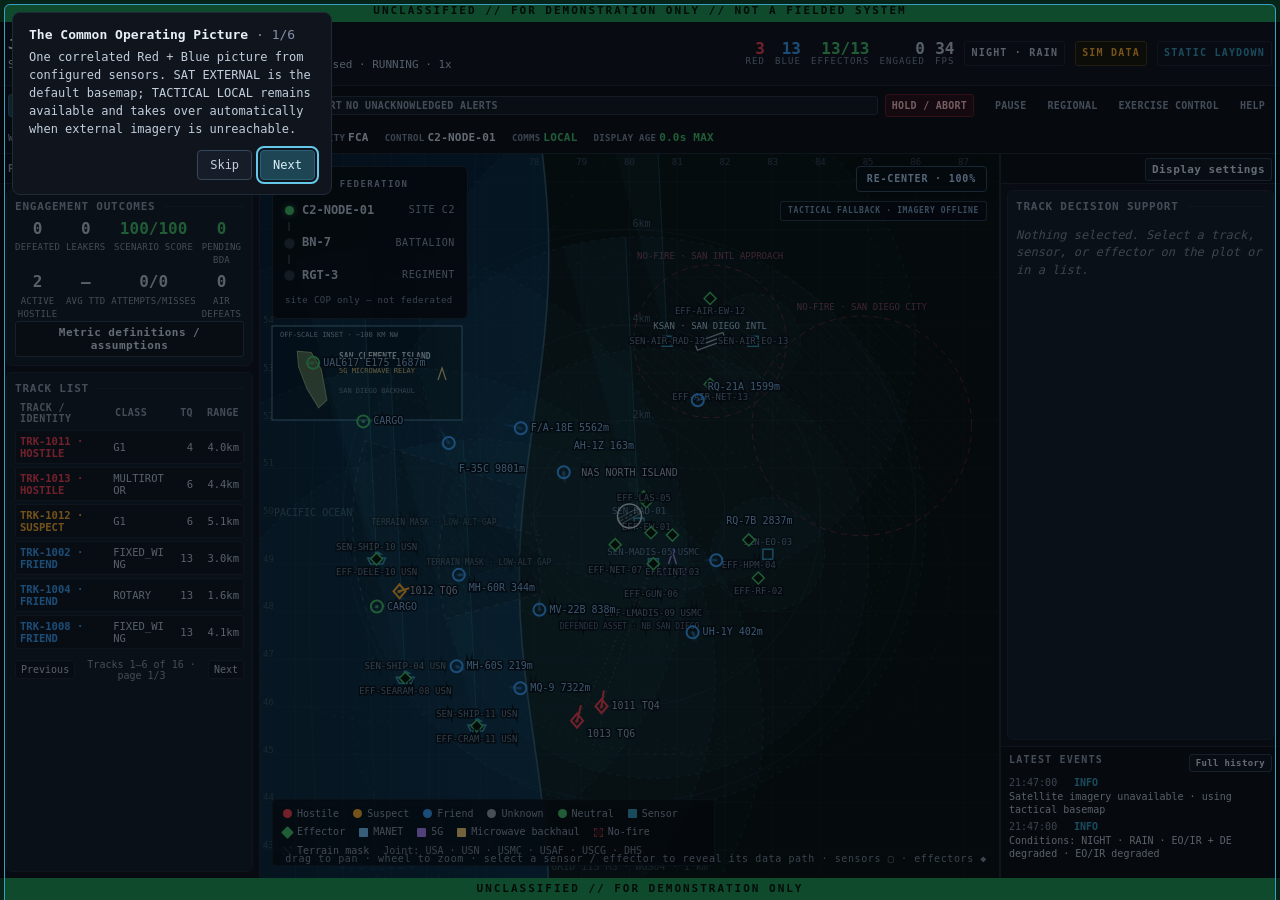
==== commit 49f83d53: "Keep exercise and role controls visible at compact desktop sizes" ====
--- a/site/index.html
+++ b/site/index.html
@@ -985,6 +985,7 @@
   .selected-title { display: flex; justify-content: space-between; align-items: center; gap: 6px; }
   .trk-id { font-size: 17px; }
   .decision-glance .k { font-size: 10px; }
+  .decision-glance { grid-template-columns: repeat(2, minmax(0, 1fr)); }
   .decision-glance .v { font-size: 14px; }
   .decision-status { font-size: 12px; line-height: 1.4; }
   .decision-actions .btn { font-size: 11px; min-height: 30px; }
@@ -996,6 +997,10 @@
   .sb-tile .l { font-size: 10px; letter-spacing: .025em; }
   .sb-tile .n { font-size: 16px; }
   .sb-grid { gap: 6px 3px; }
+  .sb-detail { grid-template-columns: minmax(0, 1fr); gap: 6px; }
+  .sb-row { display: flex; align-items: baseline; justify-content: space-between; gap: 6px; }
+  .sb-row .l { font-size: 10px; }
+  .sb-row .n { white-space: nowrap; }
   .system-glance .kv { margin-top: 10px; }
   .system-glance .kv dt, .system-glance .kv dd { font-size: 11px; }
   .system-glance .decision-status { font-size: 11px; }
@@ -1004,11 +1009,16 @@
   .sbtn:hover { background: #233346; }
   .sbtn.primary { background: var(--accent-dim); border-color: #2c6075; color: #dcf2fb; }
   .sbtn:disabled { opacity: .5; cursor: default; }
-  #cuas[data-workspace="FIRES"] .identity-summary { display: none; }
   #cuas[data-workspace="FIRES"] .decision-glance { margin-top: 6px; gap: 3px 6px; }
   #cuas[data-workspace="FIRES"] .decision-status { margin-top: 5px; padding: 4px; }
   #cuas[data-workspace="FIRES"] #trackBody .tq { display: none; }
+  #cuas[data-workspace="FIRES"] .rail-left-scroll { grid-template-rows: minmax(0, 1fr) auto; }
+  #cuas[data-workspace="FIRES"] .rail-right-scroll,
+  #cuas[data-workspace="SUPERVISOR"] .rail-left-scroll { grid-template-rows: minmax(0, 1fr); }
+  #cuas[data-workspace="SUPERVISOR"] .rail-right-scroll { grid-template-rows: auto minmax(0, 1fr); }
+  #cuas > .tray { grid-area: auto; }
   .tray { position: absolute; bottom: 22px; left: 10px; right: 10px; z-index: 45; max-height: calc(100% - 190px); overflow: auto; border: 1px solid #355069; box-shadow: 0 -12px 40px #0009; }
+  .tray > * { flex-shrink: 0; }
   .exercise-settings { display: flex; flex-wrap: wrap; align-items: end; gap: 14px; padding: 10px 14px; border-bottom: 1px solid var(--hair); }
   .exercise-settings .field { margin: 0; min-width: 170px; max-width: 300px; }
   .exercise-actions { display: flex; gap: 8px; flex-wrap: wrap; padding: 10px 14px; }
@@ -1038,6 +1048,15 @@
   #aarRecord { font-size: 12px; line-height: 1.6; margin: 8px 0; color: #b7c8dc; }
   .reg-source { font-size: 11px; margin: 7px 0; color: #e4cf96; }
   .reg-pill.preset { color: #d2c9b6; background: #28251f; border-color: #5a5140; }
+  .delegation-details { display: none; }
+  @media (max-height: 899px) {
+    #authorityCard .field { gap: 3px; margin-bottom: 6px; }
+    #authorityCard .field > label { font-size: 9px; letter-spacing: .025em; }
+    #authorityCard .seg button { padding: 4px; font-size: 10px; }
+    #authorityCard #btnDelegated { padding: 5px 2px; font-size: 10px; line-height: 1.25; }
+    #authorityCard #delegatedNote { display: none; }
+    #authorityCard .delegation-details { display: block; padding: 3px 6px; font-size: 10px; }
+  }
   @media (max-width: 1599px) {
     .brand > span:not(.app-version) { display: none; }
     .stat-group { gap: 10px; }
@@ -1052,7 +1071,6 @@
     #cuas[data-workspace="FIRES"] .decision-glance .v { font-size: 12px; }
     #cuas[data-workspace="FIRES"] .decision-actions { margin-top: 4px; gap: 3px; }
     #cuas[data-workspace="FIRES"] .decision-actions .btn { min-height: 26px; font-size: 10px; }
-    #cuas[data-workspace="FIRES"] #trackBody .decision-glance .g:nth-child(n+3) { display: none; }
   }
 
 </style>
@@ -1206,12 +1224,13 @@
           </div>
           <div class="field">
             <label>Delegated self-defense envelope</label>
-            <button type="button" class="btn" id="btnDelegated" aria-pressed="false">DISARMED · MANUAL RELEASE ONLY</button>
+            <button type="button" class="btn" id="btnDelegated" aria-pressed="false" aria-describedby="delegatedNote">DISARMED · MANUAL RELEASE ONLY</button>
             <div class="tq-note" id="delegatedNote">Default OFF · FCA may arm 360° point defense for 5 mission minutes · HOSTILE UAS · TQ ≥ 12 · no-fire geometry enforced.</div>
+            <button type="button" class="rail-tool delegation-details" data-review="delegation">View configured envelope</button>
           </div>
         </div>
 
-        <div class="card" id="sensorPostureCard" data-workspaces="SENSORS SUPERVISOR">
+        <div class="card" id="sensorPostureCard" data-workspaces="SENSORS">
           <h3>Sensor Posture</h3>
           <div class="sensor-posture" id="sensorPosture"></div>
         </div>
@@ -2697,6 +2716,8 @@
     if (name === "AAR") { showAAR(); return; }
     if (!WORKSPACES.has(name)) return;
     S.workspace = name;
+    if (name === "FIRES") $("leftRail").appendChild($("authorityCard"));
+    else $("rightRail").insertBefore($("authorityCard"), $("effectorCard"));
     $("cuas").dataset.workspace = name;
     document.querySelectorAll("#workspaceNav [data-workspace]").forEach((b) =>
       b.setAttribute("aria-selected", b.dataset.workspace === name ? "true" : "false"));
@@ -2772,16 +2793,12 @@
     const conn = S.live ? S.connectionState : (S.degraded ? "DEGRADED" : "LOCAL");
     $("cmdComms").textContent = conn;
     $("cmdComms").className = "v " + ((conn === "LIVE" || conn === "LOCAL") ? "good" : conn === "OFFLINE" ? "bad" : "warn");
-    let ageText = "CURRENT", ageClass = "good";
-    if (S.live) {
-      const age = S.lastLiveUpdate == null ? null : Math.max(0, (perf() - S.lastLiveUpdate) / 1000);
-      ageText = age == null ? "NO DATA" : `${age.toFixed(age < 10 ? 1 : 0)}s`;
-      ageClass = age == null || age >= 5 ? "bad" : age >= 2 ? "warn" : "good";
-    } else {
-      const ages = [...S.tracks.values()].filter(t => t.state !== "NEUTRALIZED").map(t => reportFreshness(t, false, missionNow()).displayed).filter(Number.isFinite);
-      ageText = ages.length ? `${Math.max(...ages).toFixed(1)}s MAX${S.degraded ? " · DELAY" : ""}` : "NO SAMPLE";
-      ageClass = !ages.length || S.degraded || Math.max(...ages) >= 2 ? "warn" : "good";
-    }
+    const visibleAges = [...S.tracks.values()].filter(t => t.state !== "NEUTRALIZED").map(t => reportFreshness(t, S.live, missionNow()).displayed);
+    const ages = visibleAges.filter(Number.isFinite), unknown = visibleAges.length - ages.length;
+    const oldest = ages.length ? Math.max(...ages) : null;
+    const ageText = (oldest == null ? "NO SAMPLE" : `${oldest.toFixed(oldest < 10 ? 1 : 0)}s MAX`) + (unknown ? ` · ${unknown} UNKNOWN` : "") + (!S.live && S.degraded ? " · DELAY" : "");
+    const ageClass = oldest >= 5 ? "bad" : oldest == null || unknown || S.degraded || oldest >= 2 ? "warn" : "good";
+    $("cmdComms").title = S.live ? `Latest feed receipt: ${S.lastLiveUpdate == null ? "unavailable" : fmtAge((perf() - S.lastLiveUpdate) / 1000)}. Display age is based on source timestamps.` : "Embedded simulation. No transport feed is connected.";
     $("cmdAge").textContent = ageText;
     $("cmdAge").className = "v " + ageClass;
     renderAlerts();
@@ -2822,7 +2839,7 @@
   }
   const randi = (a, b) => a + Math.floor(rand() * (b - a + 1));
   const COP_VERSION = "1.1.0";    // human-readable application release
-  const COP_BUILD = "7b1746e1";   // stamped by scripts/build_cop.py (content hash)
+  const COP_BUILD = "e368ee8f";   // stamped by scripts/build_cop.py (content hash)
   $("appVersion").textContent = `v${COP_VERSION} · ${COP_BUILD}`;
   const IDENT_CODE = { HOSTILE: 0, SUSPECT: 1, FRIEND: 2, ASSUMED_FRIEND: 2, UNKNOWN: 3, NEUTRAL: 4 };
   const IDENT_COLOR = ["#ff4256", "#ffb02e", "#3da5ff", "#9aa7b5", "#46c66e"];
@@ -5222,7 +5239,7 @@
       <button type="button" class="sbtn" data-review-decision="Record no action / awaiting coordination">Record no action / awaiting coordination</button>`;
   }
   function showReviewPanel(kind) {
-    const content = { inventory: ["Complete system inventory", inventoryPanel], assumptions: ["Definitions, assumptions, and sources", assumptionsPanel], instructor: ["Instructor scenario facts", instructorPanel], coordination: ["Exercise coordination record", coordinationPanel], case: ["Five-minute evidence and coordination exercise", casePanel] }[kind];
+    const content = { inventory: ["Complete system inventory", inventoryPanel], assumptions: ["Definitions, assumptions, and sources", assumptionsPanel], instructor: ["Instructor scenario facts", instructorPanel], coordination: ["Exercise coordination record", coordinationPanel], case: ["Five-minute evidence and coordination exercise", casePanel], delegation: ["Configured simulation envelope", () => `<p>${esc($("delegatedNote").textContent)}</p><p>This describes the existing demonstration configuration. It is not operational authority or a validated procedure.</p>`] }[kind];
     if (!content) return;
     // A single review surface avoids stacked dialogs and preserves focus return.
     const open = openModalBack(); if (open) closeModal(open.id);
@@ -5405,7 +5422,7 @@
       const rank = (e) => (S.live && (e.readiness !== "READY" || e.geometryUnknown)) ? 0 : e.rearmT ? 1 : e.mag <= 0 ? 2 : 3;
       return rank(a) - rank(b) || (a.mag / Math.max(1, a.cap)) - (b.mag / Math.max(1, b.cap));
     });
-    const effShown = effOrdered.slice(0, window.innerHeight < 900 ? 3 : 6);
+    const effShown = effOrdered.slice(0, window.innerHeight < 900 ? 2 : 6);
     stableHTML($("effList"), effShown.map((e) => {
       const liveUnavailable = S.live && (e.readiness !== "READY" || e.geometryUnknown);
       const c = liveUnavailable ? "var(--hostile)" : e.rearmT ? "var(--suspect)" : e.mag > 0 ? "var(--neutral)" : "var(--faint)";
@@ -5413,7 +5430,7 @@
       return `<button type="button" class="eff asset-eff-row" data-asset-kind="effector" data-asset-id="${esc(e.effectorId)}" aria-current="${S.selectedAsset && S.selectedAsset.kind === "effector" && S.selectedAsset.id === e.effectorId ? "true" : "false"}"><span class="dot" style="background:${c}"></span>
         <span class="nm">${esc(e.effectorId)}<small>${esc(e.effectorType.replace(/_/g, " "))} &middot; ${esc(e.vendor)} &middot; ${esc(e.service || "USA")} &middot; ${fmtCost(SHOT_COST[e.effectorType] || 10000)}/shot</small></span>
         <span class="mag">${liveUnavailable ? esc(e.geometryUnknown ? "NO GEO" : e.readiness) : e.rearmT ? "REARM" : pct + "%"}</span></button>`;
-    }).join("") + (S.effectors.length > effShown.length ? `<div class="track-list-note">Showing ${effShown.length} priority effectors of ${S.effectors.length}. Open Inventory for the complete searchable list.</div>` : ""));
+    }).join("") + (S.effectors.length > effShown.length ? `<div class="track-list-note">${effShown.length} of ${S.effectors.length} effectors. See Inventory.</div>` : ""));
 
     const t = S.selected && S.tracks.get(S.selected);
     const body = $("trackBody");
@@ -5560,7 +5577,7 @@
       : S.wcs === "WEAPONS_TIGHT" ? "consent required (in the loop)" : "holding";
     const body = $("queueBody");
     if (!q.length) { stableHTML(body, '<p class="empty">No active threats.</p>'); return; }
-    const html = `<div style="font:9px ${MONO};color:var(--faint);letter-spacing:.08em;text-transform:uppercase;margin-bottom:6px">TEWA \u00b7 ${mode}</div>` +
+    const html = `<div style="font:10px var(--mono);color:var(--faint);letter-spacing:.04em;text-transform:uppercase;margin-bottom:6px">TEWA \u00b7 ${mode}</div>` +
       q.map(({ t, eta, rec, auth }) => {
         const col = COLORS[t.identity] || COLORS.UNKNOWN;
         const etaStr = eta > 3600 ? "\u2014" : eta >= 60 ? Math.floor(eta / 60) + "m" + String(Math.round(eta % 60)).padStart(2, "0") : Math.round(eta) + "s";
@@ -6570,8 +6587,8 @@
       tile(S.stats.airKills ? "good" : "", S.stats.airKills || 0, "Air defeats") +
       '</div>' +
       '<div class="sb-detail">' +
-      `<div class="sb-row"><span class="l">Configured 2D overlap</span><span class="n"><span style="color:var(--neutral)">${(S.coverage || {}).netPct ?? 0}%</span> / <span style="color:var(--hostile)">${(S.coverage || {}).hubPct ?? 0}%</span></span></div>` +
-      `<div class="sb-row"><span class="l">Enabled units (net/fixed)</span><span class="n"><span style="color:var(--neutral)">${S.effectors.length}</span> / <span style="color:var(--hostile)">${HUB_EFFECTORS.size}</span></span></div>` +
+      `<div class="sb-row" title="Shared-set / fixed-subset geometric overlap. Unequal presets; not a performance comparison."><span class="l">2D overlap (net/fixed)</span><span class="n">${(S.coverage || {}).netPct ?? 0}% / ${(S.coverage || {}).hubPct ?? 0}%</span></div>` +
+      `<div class="sb-row" title="Configured availability differs between the two presets."><span class="l">Enabled units (net/fixed)</span><span class="n">${S.effectors.length} / ${HUB_EFFECTORS.size}</span></div>` +
       `<div class="sb-row"><span class="l">Assumed cost / value</span><span class="n">${fmtCost(S.stats.costSpent || 0)} / <span style="color:${(S.stats.threatValue || 0) >= (S.stats.costSpent || 0) ? "var(--neutral)" : "var(--hostile)"}">${fmtCost(S.stats.threatValue || 0)}</span></span></div>` +
       '</div>' +
       '<div class="sb-xv"><div class="l">Mixed-vendor provenance (illustrative)</div>' +
@@ -6671,7 +6688,7 @@
     S[key] = v;
     if (S.runId && prior !== v && ["arch", "wx", "tod", "timeScale"].includes(key)) logEvent("INFO", "INFO", `Exercise configuration: ${key} changed from ${prior} to ${v}`);
     if (key === "wcs") S.autoReleaseArmed = v === "WEAPONS_FREE";
-    $(segId).querySelectorAll("button").forEach((x) => x.setAttribute("aria-pressed", x.dataset.v === v ? "true" : "false"));
+    $(segId).querySelectorAll("button").forEach((x) => x.setAttribute("aria-pressed", x.dataset.v === String(v) ? "true" : "false"));
   }
   async function autoSleep(ms) { await sleep(Math.max(1, ms * (S.autoplay.delayScale || 1))); }
   async function autoArmWeaponsFree(label) {
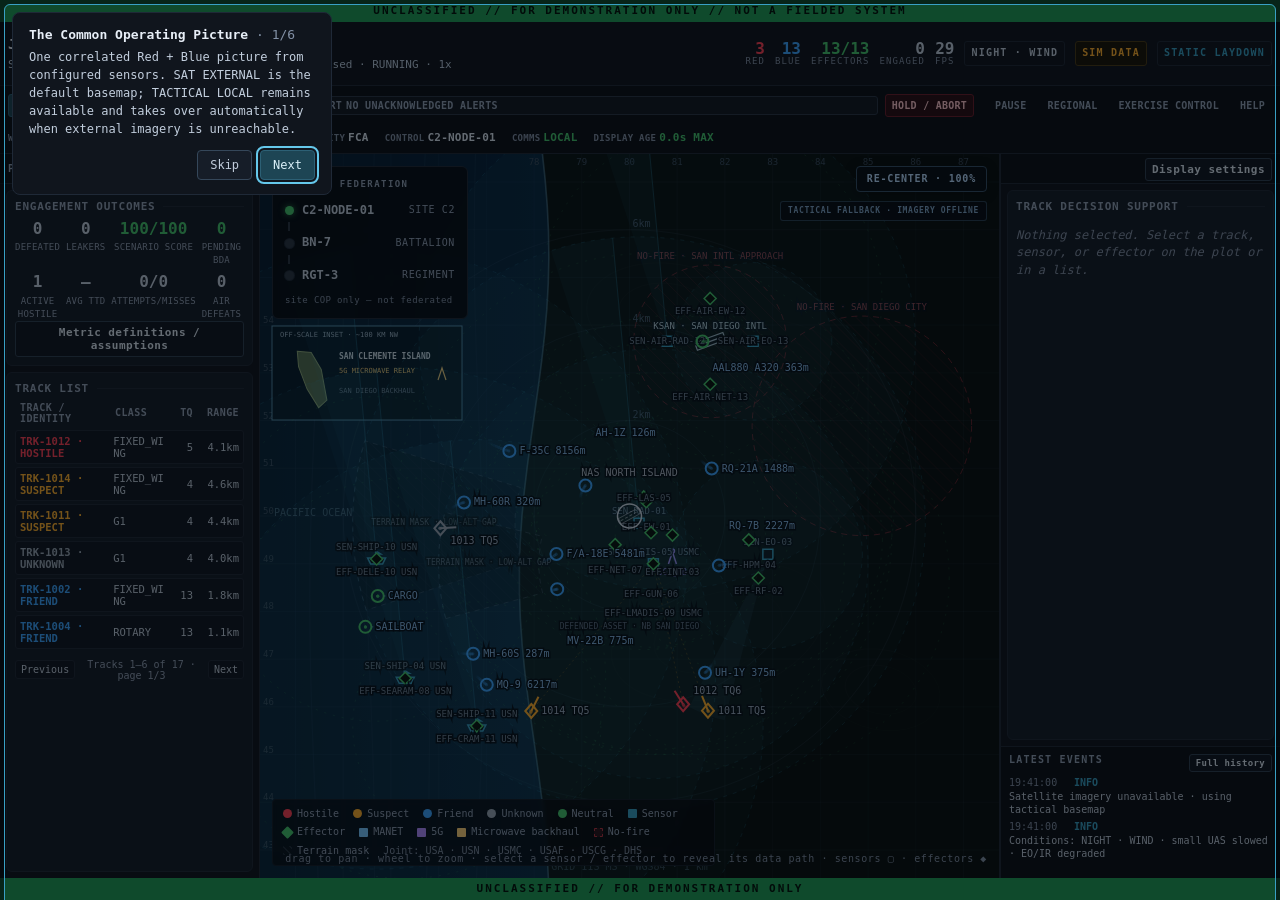
==== commit 92587806: "Improve Supervisor metric readability" ====
--- a/site/index.html
+++ b/site/index.html
@@ -997,10 +997,10 @@
   .sb-tile .l { font-size: 10px; letter-spacing: .025em; }
   .sb-tile .n { font-size: 16px; }
   .sb-grid { gap: 6px 3px; }
-  .sb-detail { grid-template-columns: minmax(0, 1fr); gap: 6px; }
-  .sb-row { display: flex; align-items: baseline; justify-content: space-between; gap: 6px; }
-  .sb-row .l { font-size: 10px; }
-  .sb-row .n { white-space: nowrap; }
+  #scoreboard .sb-detail { grid-template-columns: minmax(0, 1fr); gap: 6px; }
+  #scoreboard .sb-detail .sb-row { display: flex; align-items: baseline; justify-content: space-between; gap: 6px; }
+  #scoreboard .sb-detail .l { font-size: 10px; }
+  #scoreboard .sb-detail .n { white-space: nowrap; }
   .system-glance .kv { margin-top: 10px; }
   .system-glance .kv dt, .system-glance .kv dd { font-size: 11px; }
   .system-glance .decision-status { font-size: 11px; }
@@ -2839,7 +2839,7 @@
   }
   const randi = (a, b) => a + Math.floor(rand() * (b - a + 1));
   const COP_VERSION = "1.1.0";    // human-readable application release
-  const COP_BUILD = "e368ee8f";   // stamped by scripts/build_cop.py (content hash)
+  const COP_BUILD = "99ce7c00";   // stamped by scripts/build_cop.py (content hash)
   $("appVersion").textContent = `v${COP_VERSION} · ${COP_BUILD}`;
   const IDENT_CODE = { HOSTILE: 0, SUSPECT: 1, FRIEND: 2, ASSUMED_FRIEND: 2, UNKNOWN: 3, NEUTRAL: 4 };
   const IDENT_COLOR = ["#ff4256", "#ffb02e", "#3da5ff", "#9aa7b5", "#46c66e"];
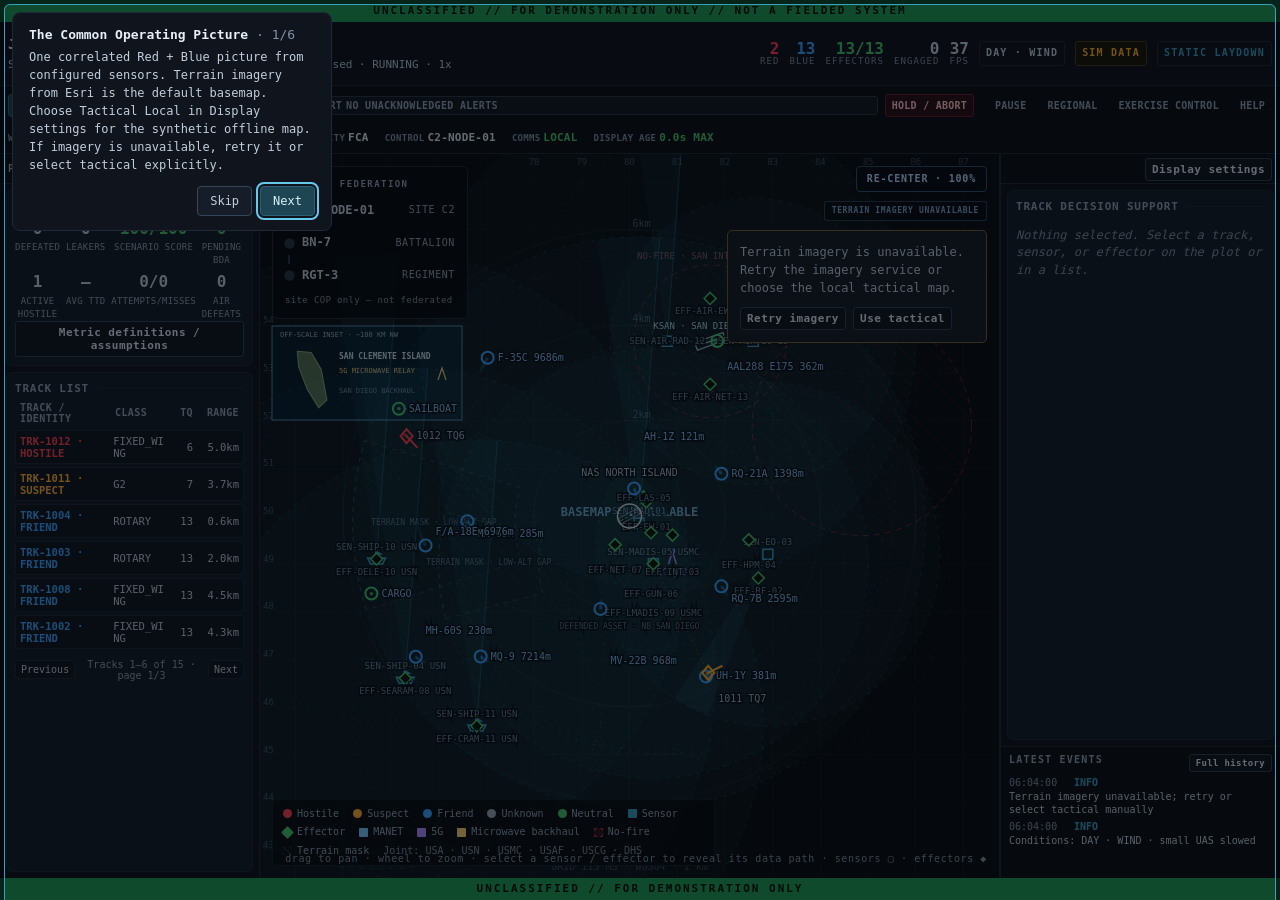
==== commit 6c67b417: "Keep terrain imagery as default and make tactical an explicit choice" ====
--- a/site/index.html
+++ b/site/index.html
@@ -467,6 +467,15 @@
   .card h3::after { content: ""; flex: 1; height: 1px; background: var(--hair); }
 
   .empty { color: var(--faint); font-size: 12px; font-style: italic; }
+
+  .map-imagery-status {
+    position: absolute; top: 76px; right: 12px; z-index: 8;
+    width: 260px; max-width: calc(100% - 24px); padding: 12px;
+    border: 1px solid #796139; border-radius: 5px; background: #151d27;
+    color: var(--text); font: 12px/1.5 var(--mono);
+  }
+  .map-imagery-status[hidden] { display: none; }
+  .map-imagery-status p { margin: 0 0 10px; }
 
   /* accessible, keyboard-operable companion to the canvas COP */
   .track-list { display: grid; gap: 4px; }
@@ -1138,7 +1147,12 @@
       <canvas id="plot" role="img" aria-label="Tactical common operating picture. Tracks, sensors, effectors, and transport nodes can be selected for status details." aria-describedby="plotAccessNote"></canvas>
       <span class="sr-only" id="plotAccessNote">The map is a visual overview. Tracks are available in the track list; sensors and effectors are also selectable on the map and from their status lists.</span>
       <button type="button" class="map-recenter" id="btnRecenterMap" title="Restore the default map center and zoom">Re-center &middot; <span id="mapZoom">100%</span></button>
-      <div class="map-mode-badge" id="mapModeBadge">Satellite &middot; Esri World Imagery</div>
+      <div class="map-mode-badge" id="mapModeBadge">Terrain imagery &middot; Esri</div>
+      <div class="map-imagery-status" id="mapImageryStatus" hidden>
+        <p role="status">Terrain imagery is unavailable. Retry the imagery service or choose the local tactical map.</p>
+        <button type="button" class="rail-tool" id="btnRetryImagery">Retry imagery</button>
+        <button type="button" class="rail-tool" id="btnChooseTactical">Use tactical</button>
+      </div>
       <div class="topstack" id="topstack">
         <div class="pausebadge" id="pauseBadge" hidden>&#10074;&#10074; PAUSED</div>
         <div class="nodelost" id="nodeLost"></div>
@@ -1180,9 +1194,10 @@
           <div class="field" style="margin-top:10px;margin-bottom:0">
             <label>Basemap</label>
             <div class="seg" id="baseSeg">
-              <button data-v="SAT" aria-pressed="true" title="Default Esri World Imagery basemap; requires an external network request">SAT · EXTERNAL</button>
-              <button data-v="TAC" title="Local synthetic tactical terrain; offline fallback and manual alternative">TACTICAL · LOCAL</button>
+              <button data-v="SAT" aria-pressed="true" title="Default real-world terrain and satellite imagery from Esri; requires an external network request">TERRAIN IMAGERY</button>
+              <button data-v="TAC" title="Choose the local synthetic tactical map; works offline">TACTICAL · LOCAL</button>
             </div>
+            <div class="meta" style="margin-top:5px">Terrain imagery is the default. Tactical is a manual choice.</div>
           </div>
 
 
@@ -2410,7 +2425,7 @@
     transport: "BOTH",                       // BOTH | MANET | 5G | OFF (selected data path; lines hidden without a selection)
     transportInfoOpen: false,                // contextual 5G node details, opened from the map
     visibleDataRoute: null,                   // active contextual line: selected system or selected network node
-    basemap: "SAT",                          // SAT default | TAC manual/offline fallback
+    basemap: "SAT",                          // real-world terrain imagery default | TAC explicit choice
     basemapExplicit: false,                  // query/manual selection overrides a scenario preference
     wx: "CLEAR",                             // CLEAR | WIND | RAIN (seeded per run)
     tod: "AUTO",                             // AUTO (scenario clock) | DAY | NIGHT
@@ -2839,7 +2854,7 @@
   }
   const randi = (a, b) => a + Math.floor(rand() * (b - a + 1));
   const COP_VERSION = "1.1.0";    // human-readable application release
-  const COP_BUILD = "99ce7c00";   // stamped by scripts/build_cop.py (content hash)
+  const COP_BUILD = "6073b775";   // stamped by scripts/build_cop.py (content hash)
   $("appVersion").textContent = `v${COP_VERSION} · ${COP_BUILD}`;
   const IDENT_CODE = { HOSTILE: 0, SUSPECT: 1, FRIEND: 2, ASSUMED_FRIEND: 2, UNKNOWN: 3, NEUTRAL: 4 };
   const IDENT_COLOR = ["#ff4256", "#ffb02e", "#3da5ff", "#9aa7b5", "#46c66e"];
@@ -4352,12 +4367,12 @@
   // Esri World Imagery tiles, fetched by the viewer's browser and drawn under
   // the tactical overlay. Each scenario is anchored at its true lat/lon; local
   // meters map through Web Mercator, so glyph geometry is unchanged. When tiles
-  // cannot load (offline, or a CSP that blocks external hosts) the COP falls
-  // back to the synthetic tactical terrain automatically.
+  // cannot load, retain the user's imagery choice and offer a retry or explicit
+  // switch to the synthetic tactical map. Never silently change the basemap.
   const TILE_URL = (z, x, y) => "https://server.arcgisonline.com/ArcGIS/rest/services/World_Imagery/MapServer/tile/" + z + "/" + y + "/" + x;
   const EARTH_R = 6378137, TILE_PX = 256, TILE_MAX_Z = 17;
   const tileCache = new Map();          // "z/x/y" -> {img, ok}
-  let satLoads = 0, satFails = 0, satDead = false;
+  let satDead = false, imageryGeneration = 0;
   function tileFor(z, x, y) {
     const nTiles = 1 << z;
     if (y < 0 || y >= nTiles) return null;
@@ -4368,21 +4383,22 @@
       if (tileCache.size > 400) for (const k of tileCache.keys()) { tileCache.delete(k); if (tileCache.size <= 300) break; }
       const img = new Image();
       img.crossOrigin = "anonymous";
-      t = { img, ok: false };
-      img.onload = () => { t.ok = true; satLoads++; };
+      t = { img, ok: false, failed: false };
+      const generation = imageryGeneration;
+      img.onload = () => {
+        if (generation !== imageryGeneration) return;
+        t.ok = true;
+      };
       img.onerror = () => {
-        satFails++;
-        if (!satLoads && satFails >= 6 && !satDead) {
-          satDead = true;   // imagery unreachable: stop requesting, stay synthetic
-          logEvent("INFO", "INFO", "Satellite imagery unavailable \u00b7 using tactical basemap");
-        }
+        if (generation !== imageryGeneration) return;
+        t.failed = true;
       };
       img.src = TILE_URL(z, x, y);
       tileCache.set(key, t);
     }
     return t;
   }
-  // Returns the number of tiles drawn (0 while loading / when unreachable).
+  // Returns tiles drawn, 0 while pending, or -1 when this view is unavailable.
   function drawSatellite() {
     const { w, h, cx, cy, scale } = VIEW;
     const lat0 = ASSET.lat * Math.PI / 180;
@@ -4401,12 +4417,13 @@
     const south = mercY0 + (S.mapView.centerY - (h - cy) / scale) * kStretch;
     const tx0 = Math.floor((west + HALF) / mercPerTile), tx1 = Math.floor((east + HALF) / mercPerTile);
     const ty0 = Math.floor((HALF - north) / mercPerTile), ty1 = Math.floor((HALF - south) / mercPerTile);
-    if ((tx1 - tx0 + 1) * (ty1 - ty0 + 1) > 150) return 0;  // sanity cap
-    let drawn = 0;
+    if ((tx1 - tx0 + 1) * (ty1 - ty0 + 1) > 150) return -1;  // sanity cap
+    let drawn = 0, pending = 0, failed = 0;
     for (let tx = tx0; tx <= tx1; tx++) {
       for (let ty = ty0; ty <= ty1; ty++) {
         const t = tileFor(z, tx, ty);
-        if (!t || !t.ok) continue;
+        if (!t || t.failed) { failed++; continue; }
+        if (!t.ok) { pending++; continue; }
         const gx = (tx * mercPerTile - HALF - mercX0) / kStretch;        // tile NW corner,
         const gy = (HALF - ty * mercPerTile - mercY0) / kStretch;        // ground meters
         const sizePx = (mercPerTile / kStretch) * scale;
@@ -4414,7 +4431,7 @@
         drawn++;
       }
     }
-    return drawn;
+    return drawn || (!pending && failed ? -1 : 0);
   }
 
   function setMapModeBadge(text) {
@@ -4424,11 +4441,16 @@
 
   function drawTerrain() {
     const { w, h } = VIEW;
-    if (S.basemap === "SAT" && !satDead) {
+    const imageryStatus = $("mapImageryStatus");
+    if (S.basemap === "SAT") {
       ctx.fillStyle = "#0a0d12"; ctx.fillRect(0, 0, w, h);
-      if (drawSatellite() > 0) {
+      const imageryTiles = drawSatellite(), unavailable = imageryTiles < 0;
+      if (unavailable && !satDead) logEvent("INFO", "INFO", "Terrain imagery unavailable; retry or select tactical manually");
+      satDead = unavailable;
+      if (imageryStatus.hidden === unavailable) imageryStatus.hidden = !unavailable;
+      if (imageryTiles > 0) {
         S._satOn = true;
-        setMapModeBadge("SATELLITE \u00B7 ESRI WORLD IMAGERY");
+        setMapModeBadge("TERRAIN IMAGERY \u00B7 ESRI");
         // dim to console luminance so glyphs, coverage, and labels stay readable
         ctx.fillStyle = "rgba(5,9,15,0.45)"; ctx.fillRect(0, 0, w, h);
         if (SCN.landPolygon && traceScenarioLand()) {
@@ -4452,18 +4474,15 @@
         ctx.fillText("IMAGERY \u00a9 ESRI \u00b7 MAXAR \u00b7 EARTHSTAR GEOGRAPHICS", VIEW.cx, h - 20);
         return;
       }
-      if (SCN.satelliteRequired) {
-        S._satOn = false;
-        setMapModeBadge("LOADING REAL SATELLITE IMAGERY\u2026");
-        ctx.fillStyle = "#080d14"; ctx.fillRect(0, 0, w, h);
-        ctx.fillStyle = "#78a8cf"; ctx.font = "700 12px " + MONO; ctx.textAlign = "center";
-        ctx.fillText("LOADING ESRI WORLD IMAGERY\u2026", w / 2, h / 2);
-        return;
-      }
-      // tiles still loading: other scenarios may draw synthetic terrain meanwhile
-    }
+      S._satOn = false;
+      setMapModeBadge(satDead ? "TERRAIN IMAGERY UNAVAILABLE" : "LOADING TERRAIN IMAGERY\u2026");
+      ctx.fillStyle = "#78a8cf"; ctx.font = "700 12px " + MONO; ctx.textAlign = "center";
+      ctx.fillText(satDead ? "BASEMAP UNAVAILABLE" : "LOADING ESRI WORLD IMAGERY\u2026", w / 2, h / 2);
+      return;
+    }
+    if (!imageryStatus.hidden) imageryStatus.hidden = true;
     S._satOn = false;
-    setMapModeBadge(S.basemap === "SAT" && satDead ? "TACTICAL FALLBACK \u00B7 IMAGERY OFFLINE" : "TACTICAL LOCAL");
+    setMapModeBadge("TACTICAL LOCAL");
     if (SCN.terrain === "border") {
       // desert land; US-Mexico border (anchored in the meters frame) with Mexico south
       ctx.fillStyle = "#100f0a"; ctx.fillRect(0, 0, w, h);
@@ -6334,6 +6353,16 @@
   bindSeg("archSeg", "arch", onArchChange);
   bindSeg("transSeg", "transport");
   bindSeg("baseSeg", "basemap", () => { S.basemapExplicit = true; });
+  $("btnRetryImagery").onclick = () => {
+    imageryGeneration++; tileCache.clear(); satDead = false;
+    logEvent("INFO", "INFO", "Terrain imagery retry requested");
+    $("btnDisplaySettings").focus();
+  };
+  $("btnChooseTactical").onclick = () => {
+    S.basemapExplicit = true;
+    applySeg("baseSeg", "basemap", "TAC");
+    $("btnDisplaySettings").focus();
+  };
   bindSeg("wxSeg", "wx");
   bindSeg("todSeg", "tod");
 
@@ -6930,7 +6959,7 @@
 
   // ---- guided tour: six spotlight steps for first-time viewers ----
   const TOUR_STEPS = [
-    { sel: "#cuas", workspace: "COP", title: "The Common Operating Picture", text: "One correlated Red + Blue picture from configured sensors. SAT EXTERNAL is the default basemap; TACTICAL LOCAL remains available and takes over automatically when external imagery is unreachable." },
+    { sel: "#cuas", workspace: "COP", title: "The Common Operating Picture", text: "One correlated Red + Blue picture from configured sensors. Terrain imagery from Esri is the default basemap. Choose Tactical Local in Display settings for the synthetic offline map. If imagery is unavailable, retry it or select tactical explicitly." },
     { sel: "#scoreboard", workspace: "COP", title: "Engagement outcomes", text: "Recorded defeats, arrivals at scenario objectives, pending outcomes, an illustrative score, and defined cost assumptions." },
     { sel: "#queueCard", workspace: "FIRES", title: "Fire-control queue", text: "Ranked threats, evidence, release criteria, and feasible effectors. WEAPONS FREE requires deliberate confirmation and visibly arms auto-release." },
     { sel: "#roleSeg", workspace: "FIRES", title: "Authority gates", text: "Role, WCS, track quality, identity evidence, geometry, and safety are shown before release. LIVE authority is read-only from c2-core." },
@@ -7013,9 +7042,9 @@
     bindReviewControls();
     S.t0 = Date.UTC(2026, 5, 26, randi(5, 21), randi(0, 59), 0);   // start clock varies per run
     const qs = new URLSearchParams(location.search);
-    S.basemapExplicit = qs.has("basemap");
     const baseq = (qs.get("basemap") || "SAT").toUpperCase();
-    applySeg("baseSeg", "basemap", baseq === "SAT" ? "SAT" : "TAC");
+    S.basemapExplicit = qs.has("basemap") && ["SAT", "TERRAIN", "TAC", "TACTICAL"].includes(baseq);
+    applySeg("baseSeg", "basemap", ["TAC", "TACTICAL"].includes(baseq) ? "TAC" : "SAT");
     const wxq = (qs.get("wx") || "").toUpperCase();
     const wxRoll = (() => { const r = rand(); return r < 0.6 ? "CLEAR" : r < 0.85 ? "WIND" : "RAIN"; })();
     applySeg("wxSeg", "wx", ["CLEAR", "WIND", "RAIN"].includes(wxq) ? wxq : wxRoll);
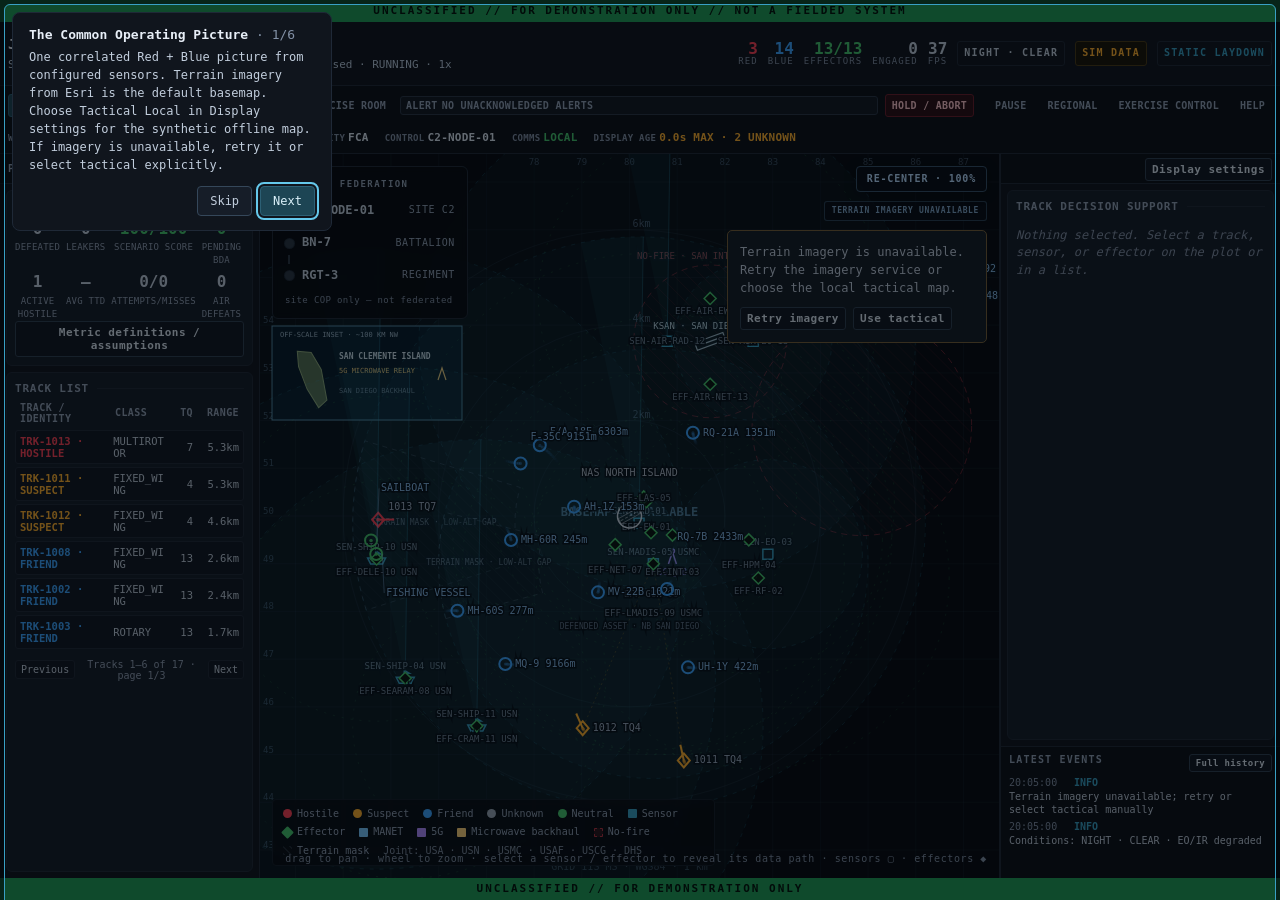
==== commit 813c5895: "Add persistent shared exercise rooms and optional TAK training exchange" ====
--- a/site/index.html
+++ b/site/index.html
@@ -1113,6 +1113,7 @@
       <button type="button" role="tab" data-workspace="SENSORS" aria-selected="false">Sensors</button>
       <button type="button" role="tab" data-workspace="SUPERVISOR" aria-selected="false">Supervisor</button>
       <button type="button" role="tab" id="wsAar" data-workspace="AAR" aria-selected="false">AAR</button>
+      <button type="button" id="btnExerciseRoom" title="Open shared evidence and coordination exercises">Exercise room</button>
     </nav>
     <span class="cmd-divider" aria-hidden="true"></span>
     <div class="cmd-states" aria-label="Command state">
@@ -2853,8 +2854,8 @@
     return ((t ^ (t >>> 14)) >>> 0) / 4294967296;
   }
   const randi = (a, b) => a + Math.floor(rand() * (b - a + 1));
-  const COP_VERSION = "1.1.0";    // human-readable application release
-  const COP_BUILD = "6073b775";   // stamped by scripts/build_cop.py (content hash)
+  const COP_VERSION = "1.2.0";    // human-readable application release
+  const COP_BUILD = "2ff55af0";   // stamped by scripts/build_cop.py (content hash)
   $("appVersion").textContent = `v${COP_VERSION} · ${COP_BUILD}`;
   const IDENT_CODE = { HOSTILE: 0, SUSPECT: 1, FRIEND: 2, ASSUMED_FRIEND: 2, UNKNOWN: 3, NEUTRAL: 4 };
   const IDENT_COLOR = ["#ff4256", "#ffb02e", "#3da5ff", "#9aa7b5", "#46c66e"];
@@ -6382,6 +6383,7 @@
   $("btnHoldAbort").onclick = () => abortEngagement();
   $("btnDelegated").onclick = () => setDelegatedDefense();
   $("btnHelpTop").onclick = showHelp;
+  $("btnExerciseRoom").onclick = () => { location.href = "exercise.html"; };
   $("btnRegionalTop").onclick = showRegional;
   $("btnDisplaySettings").onclick = () => {
     const open = $("displayCard").hidden;
